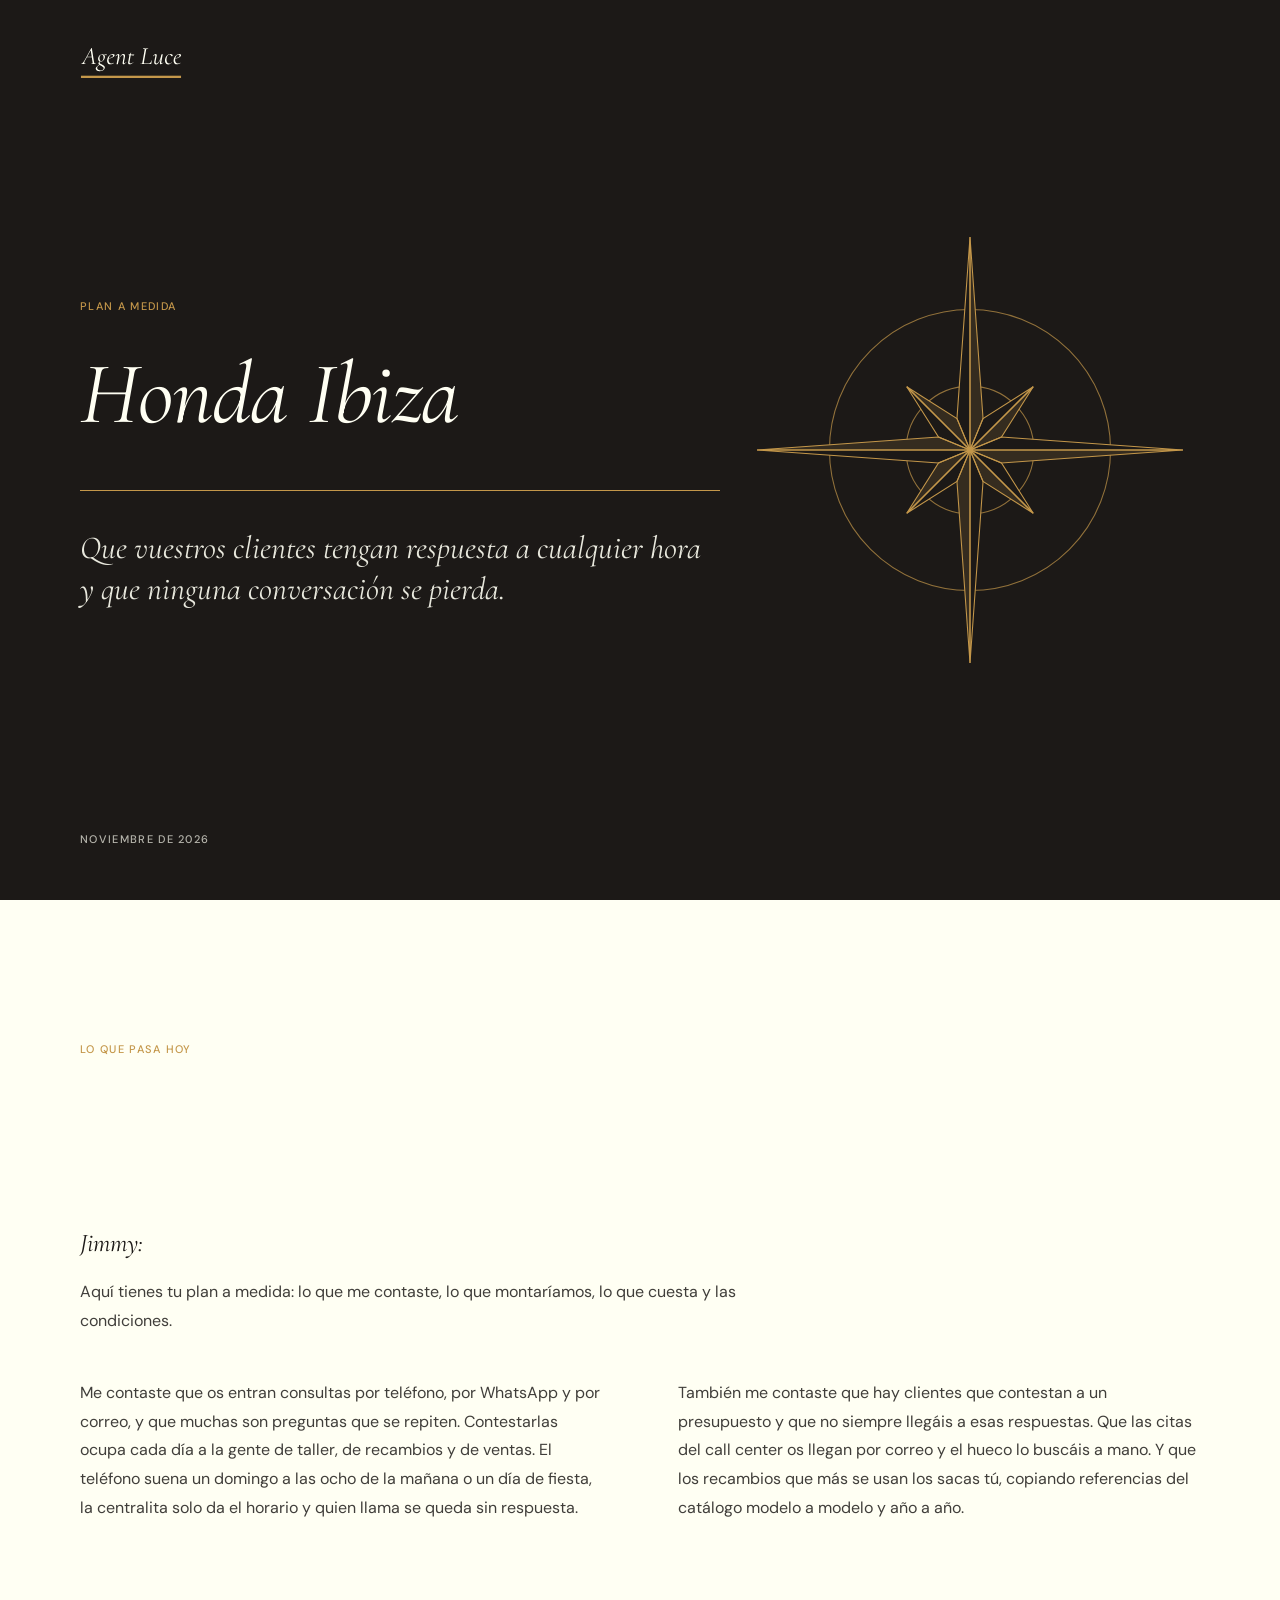
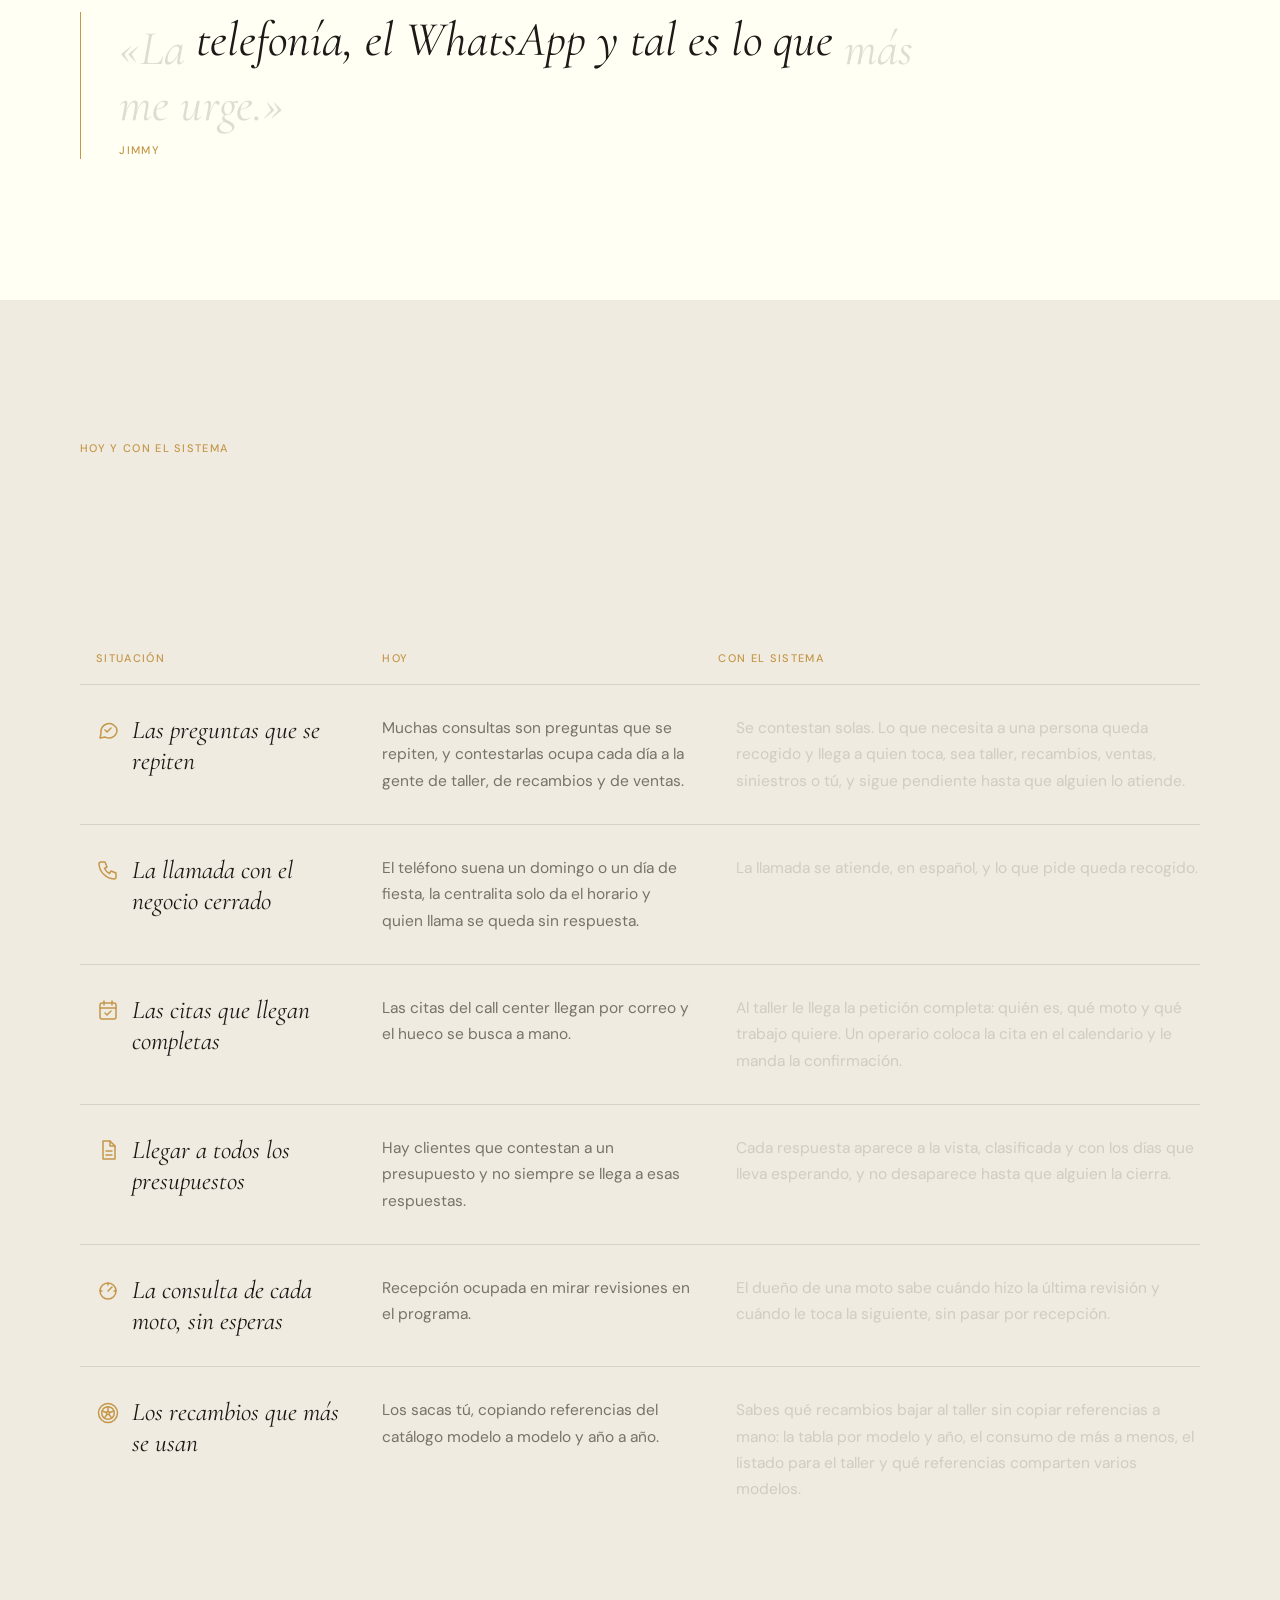
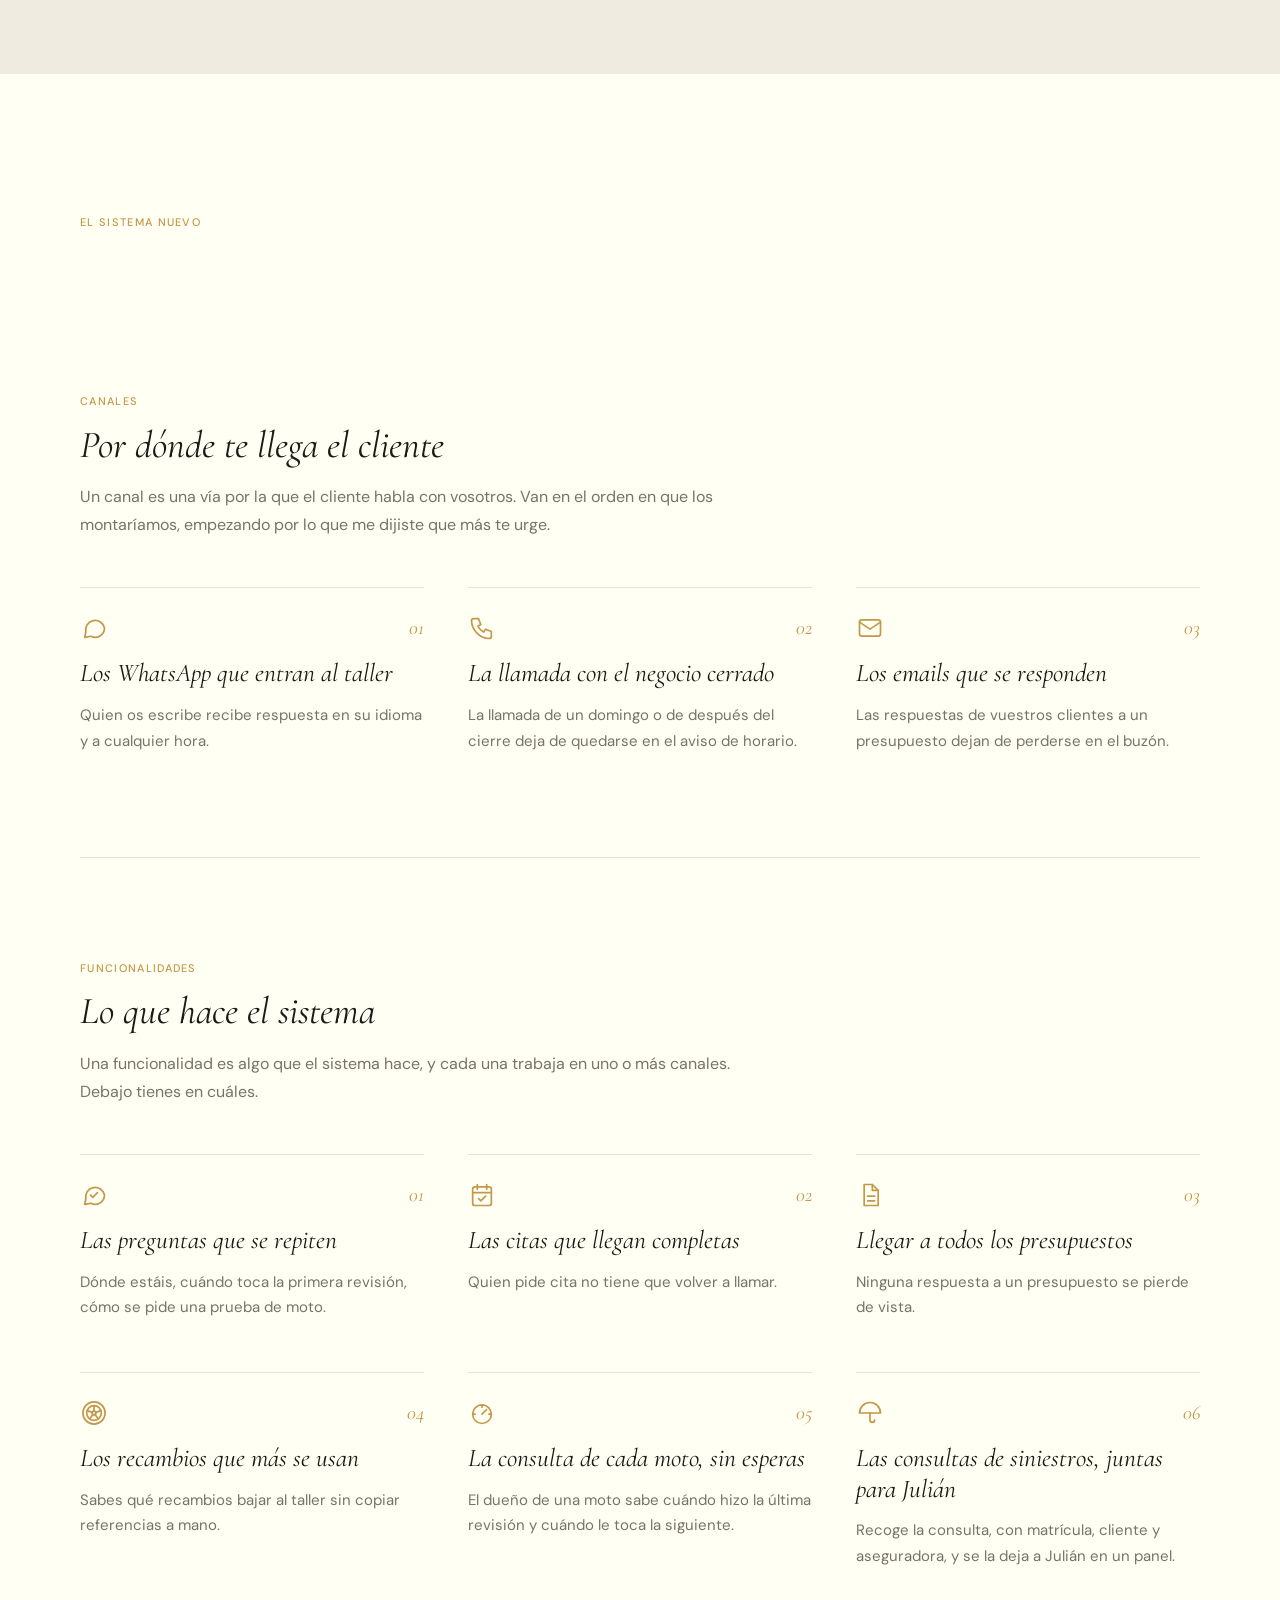
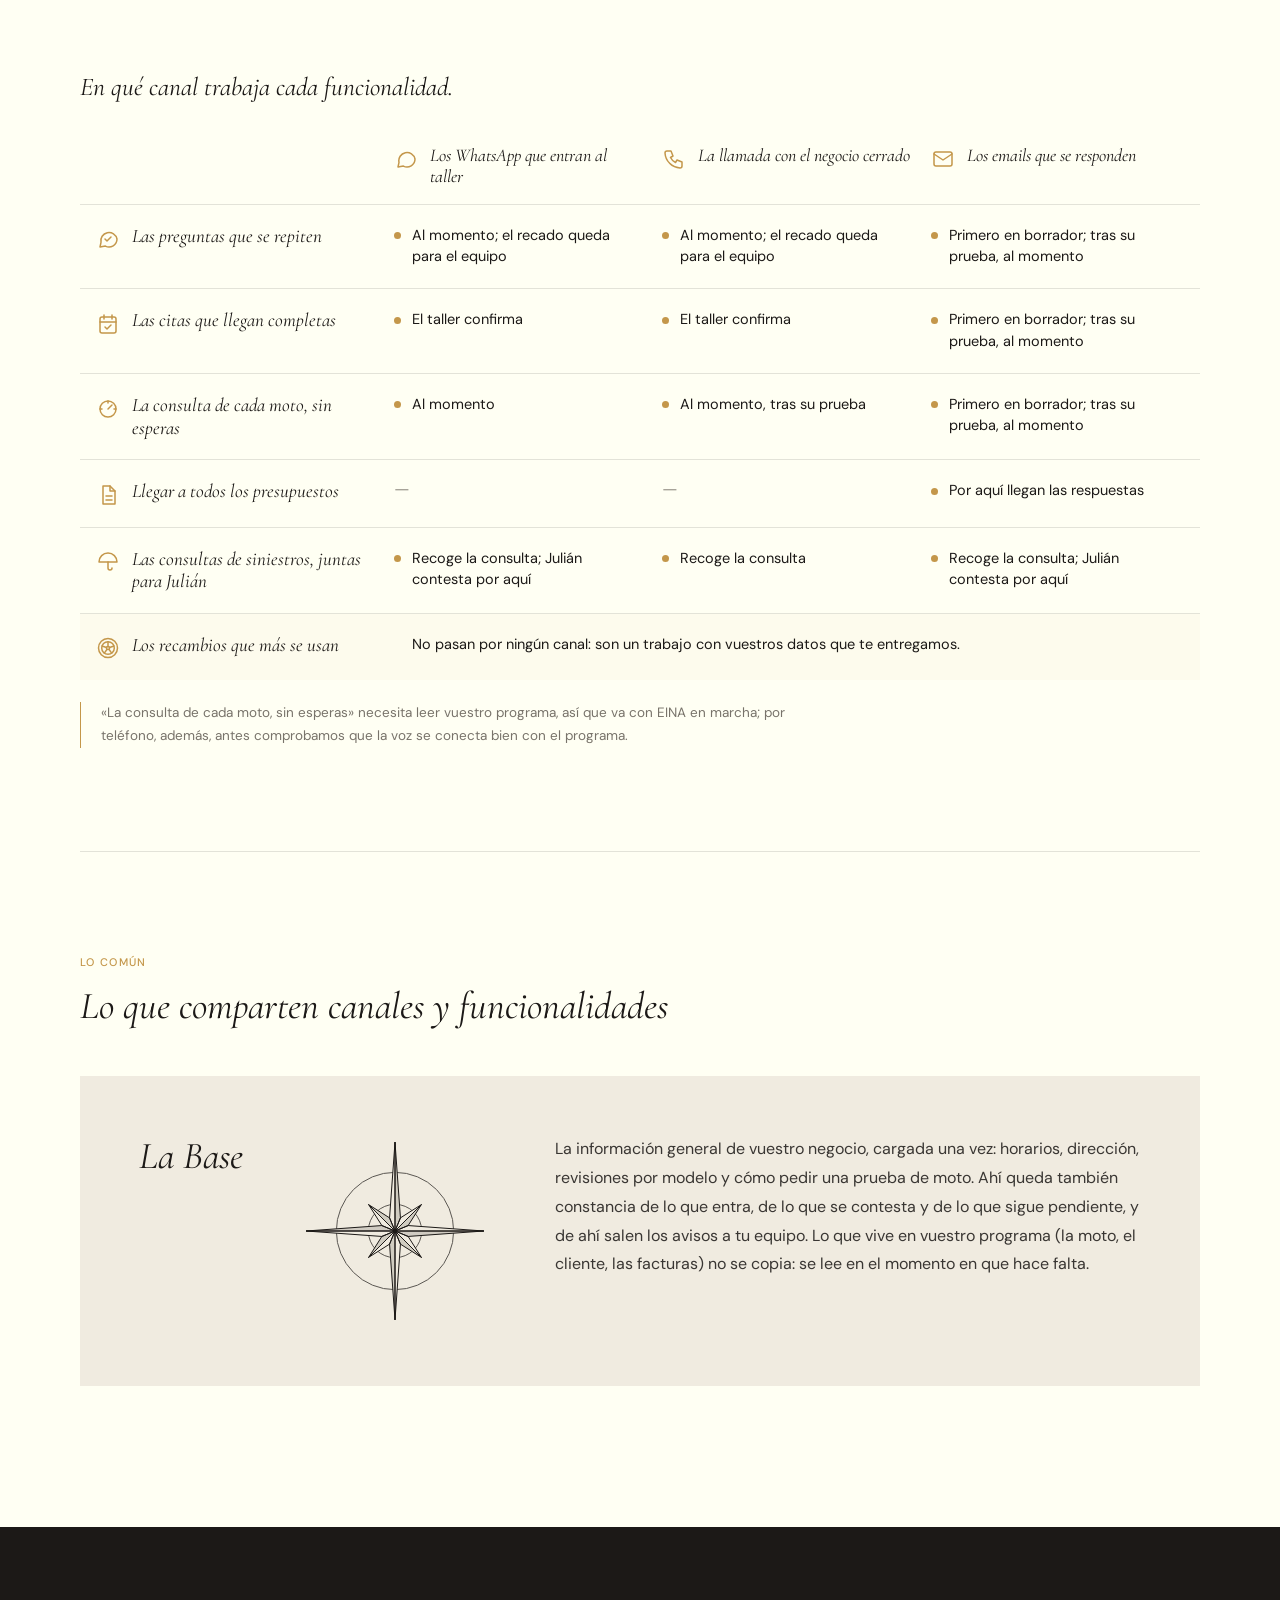
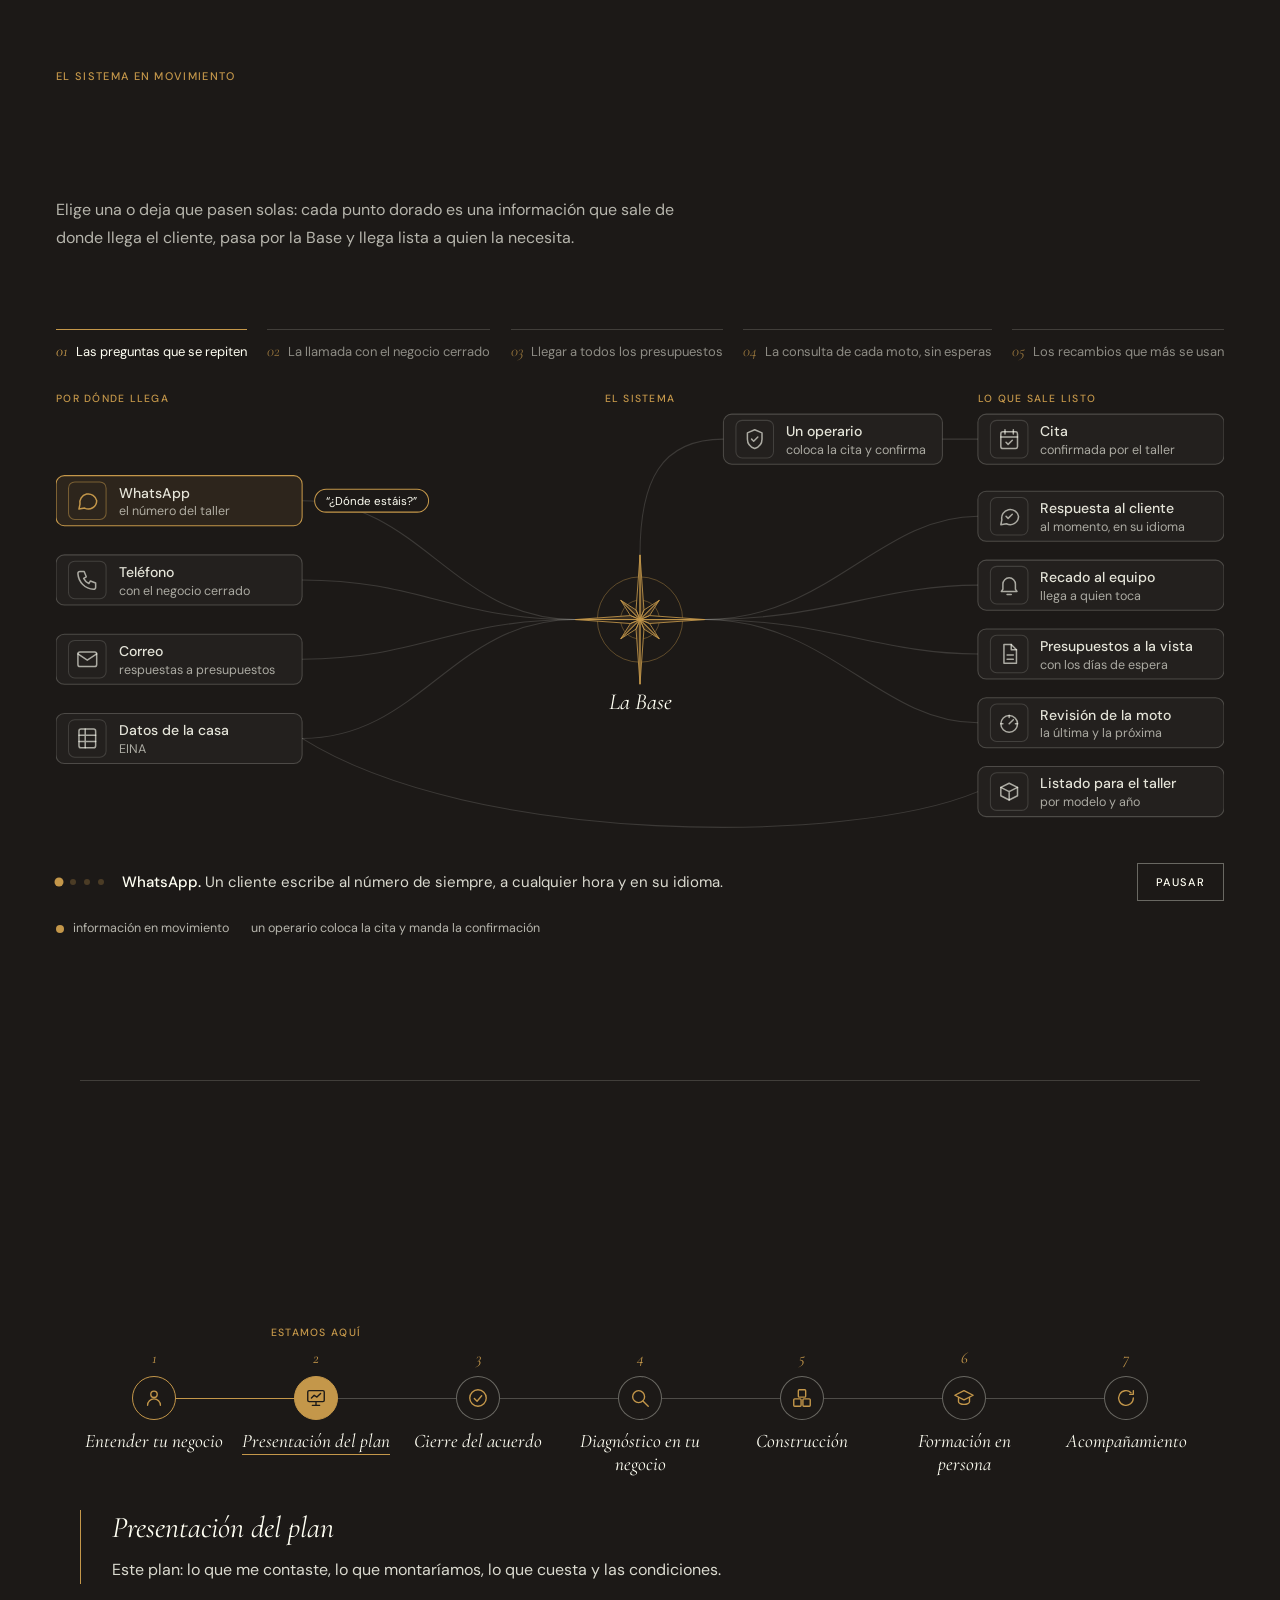
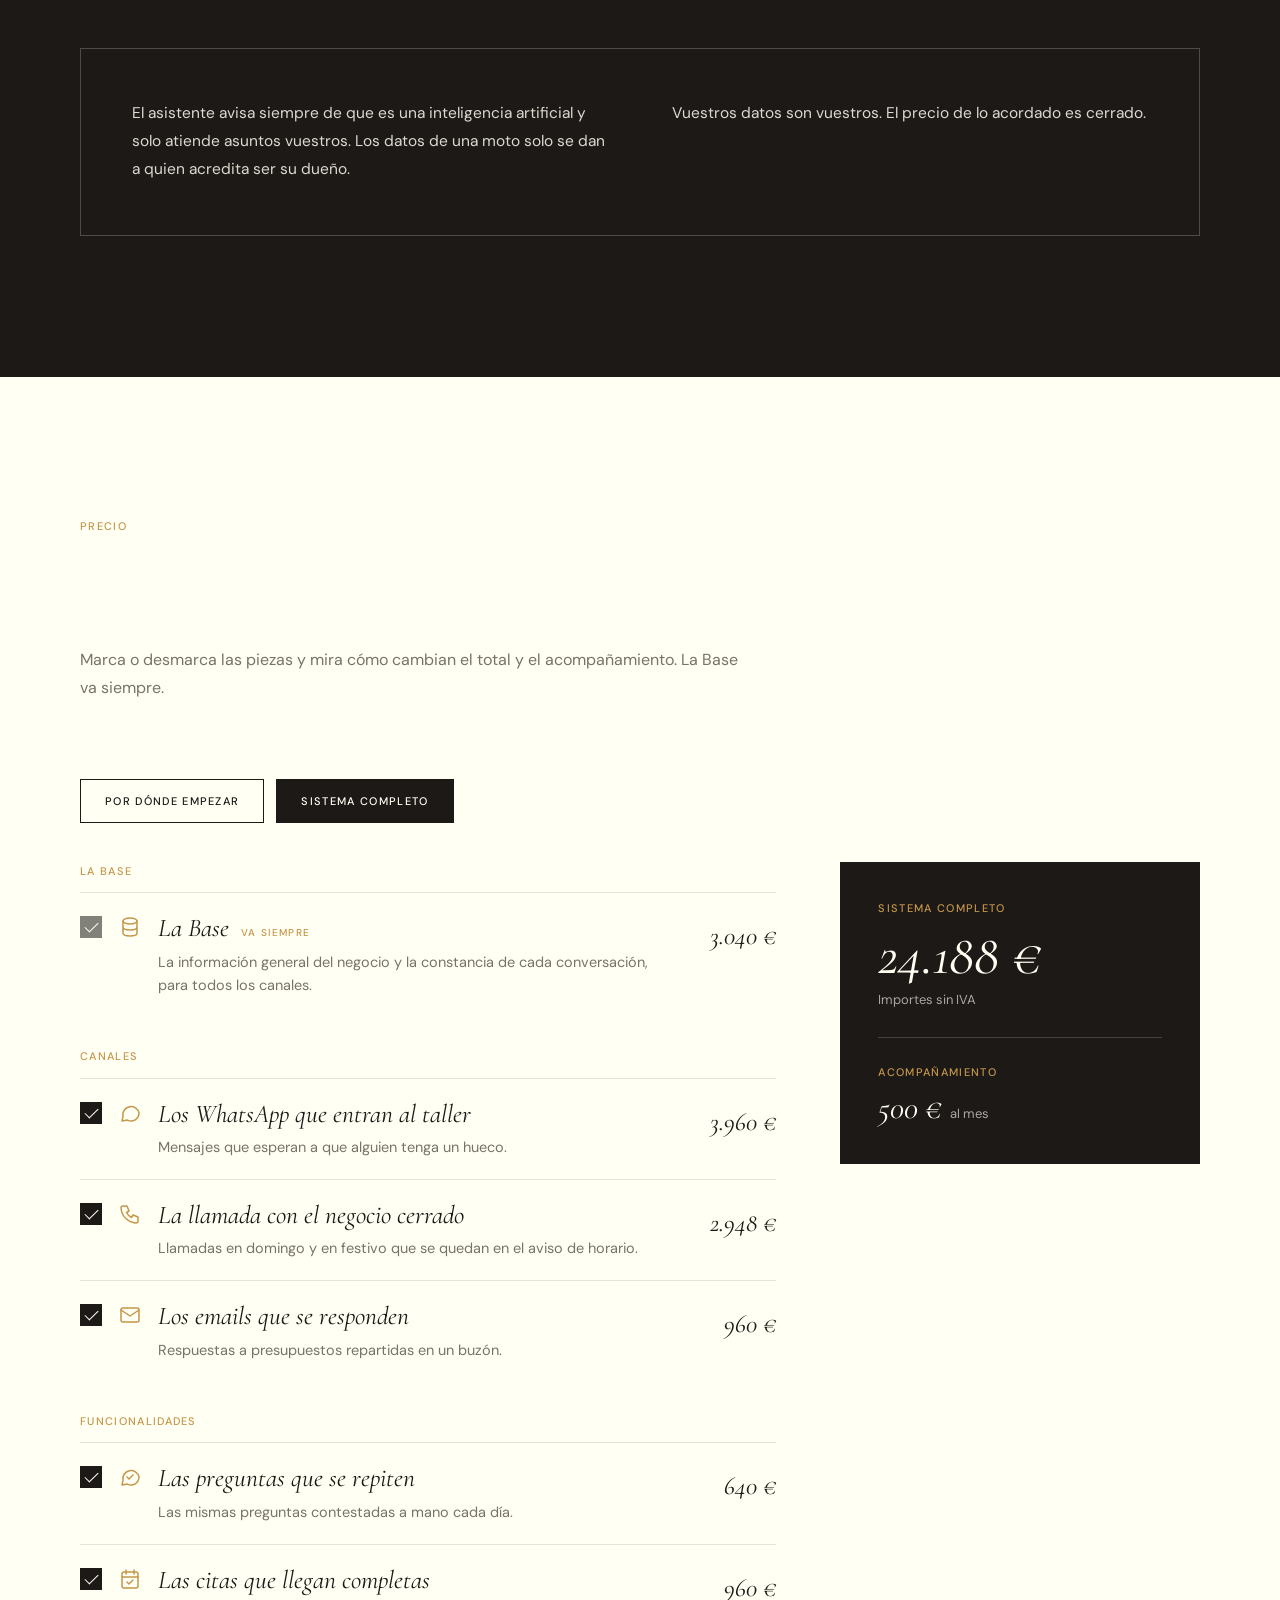
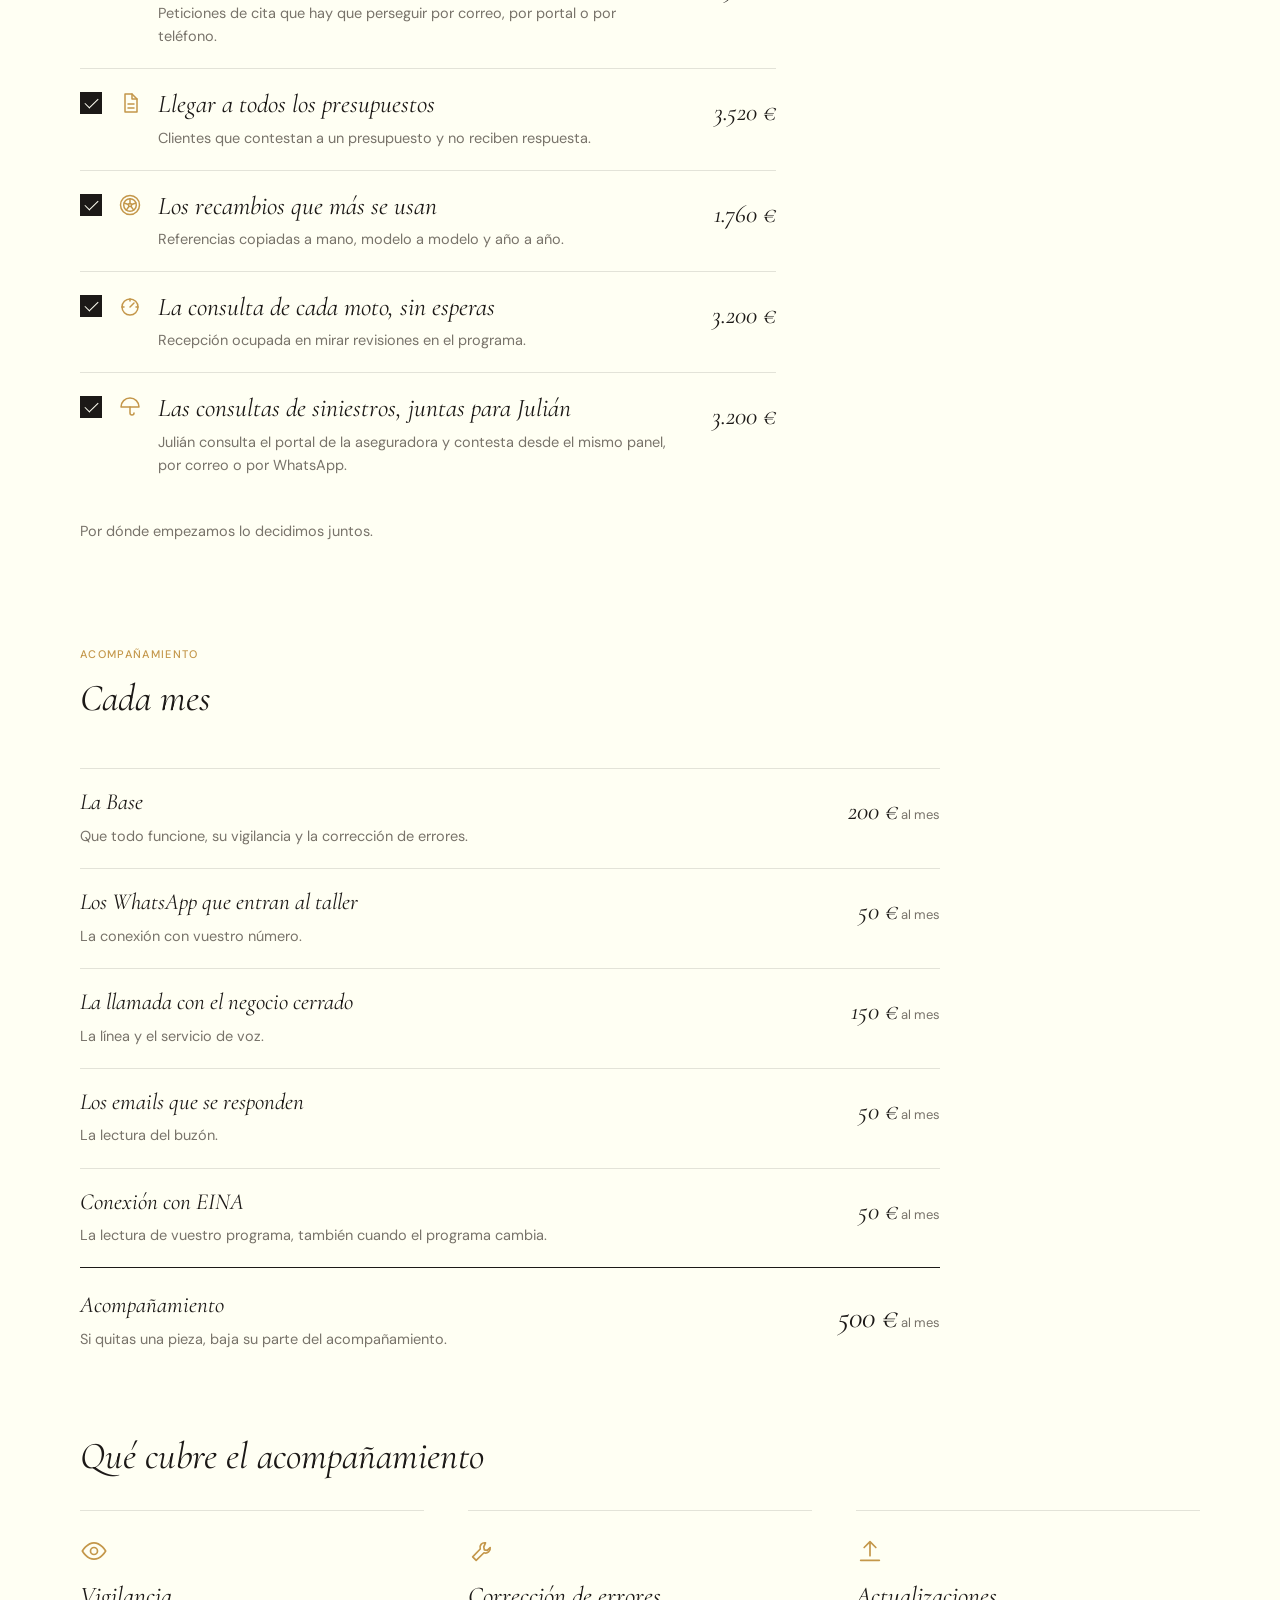
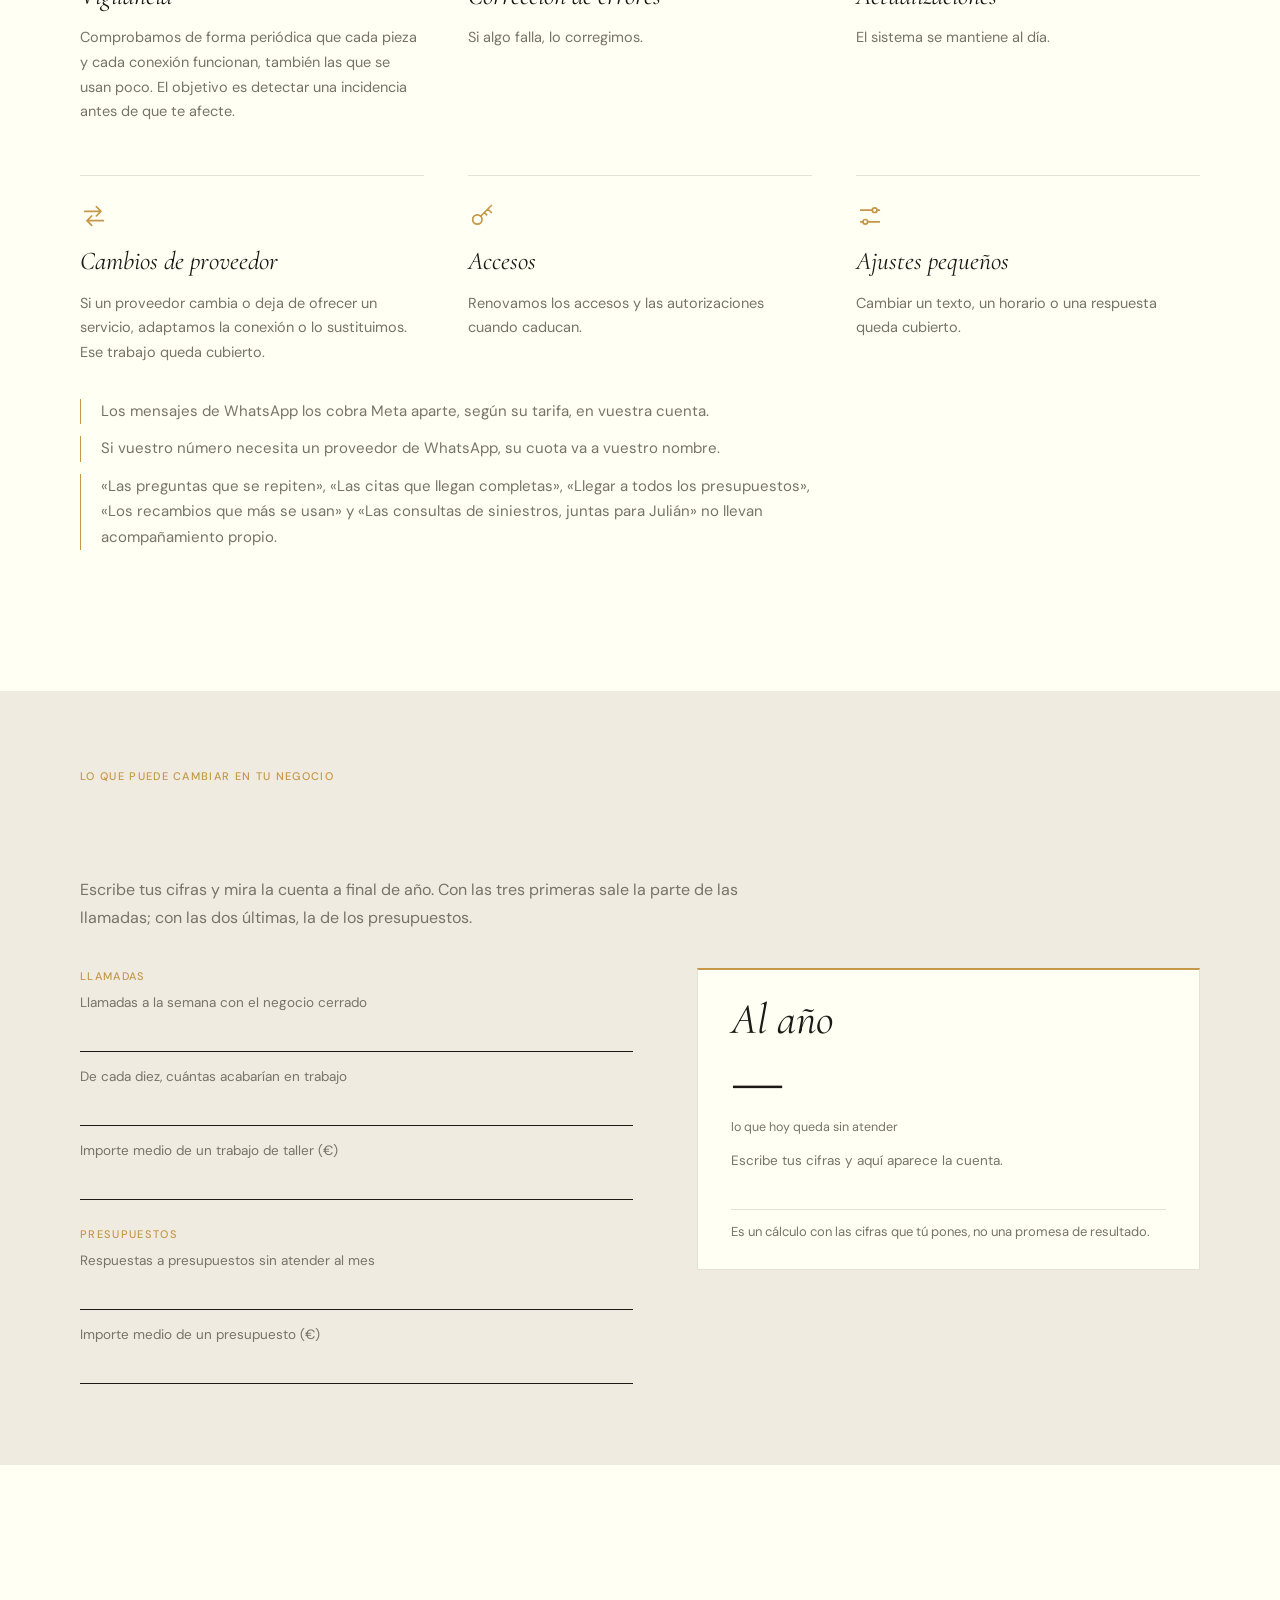
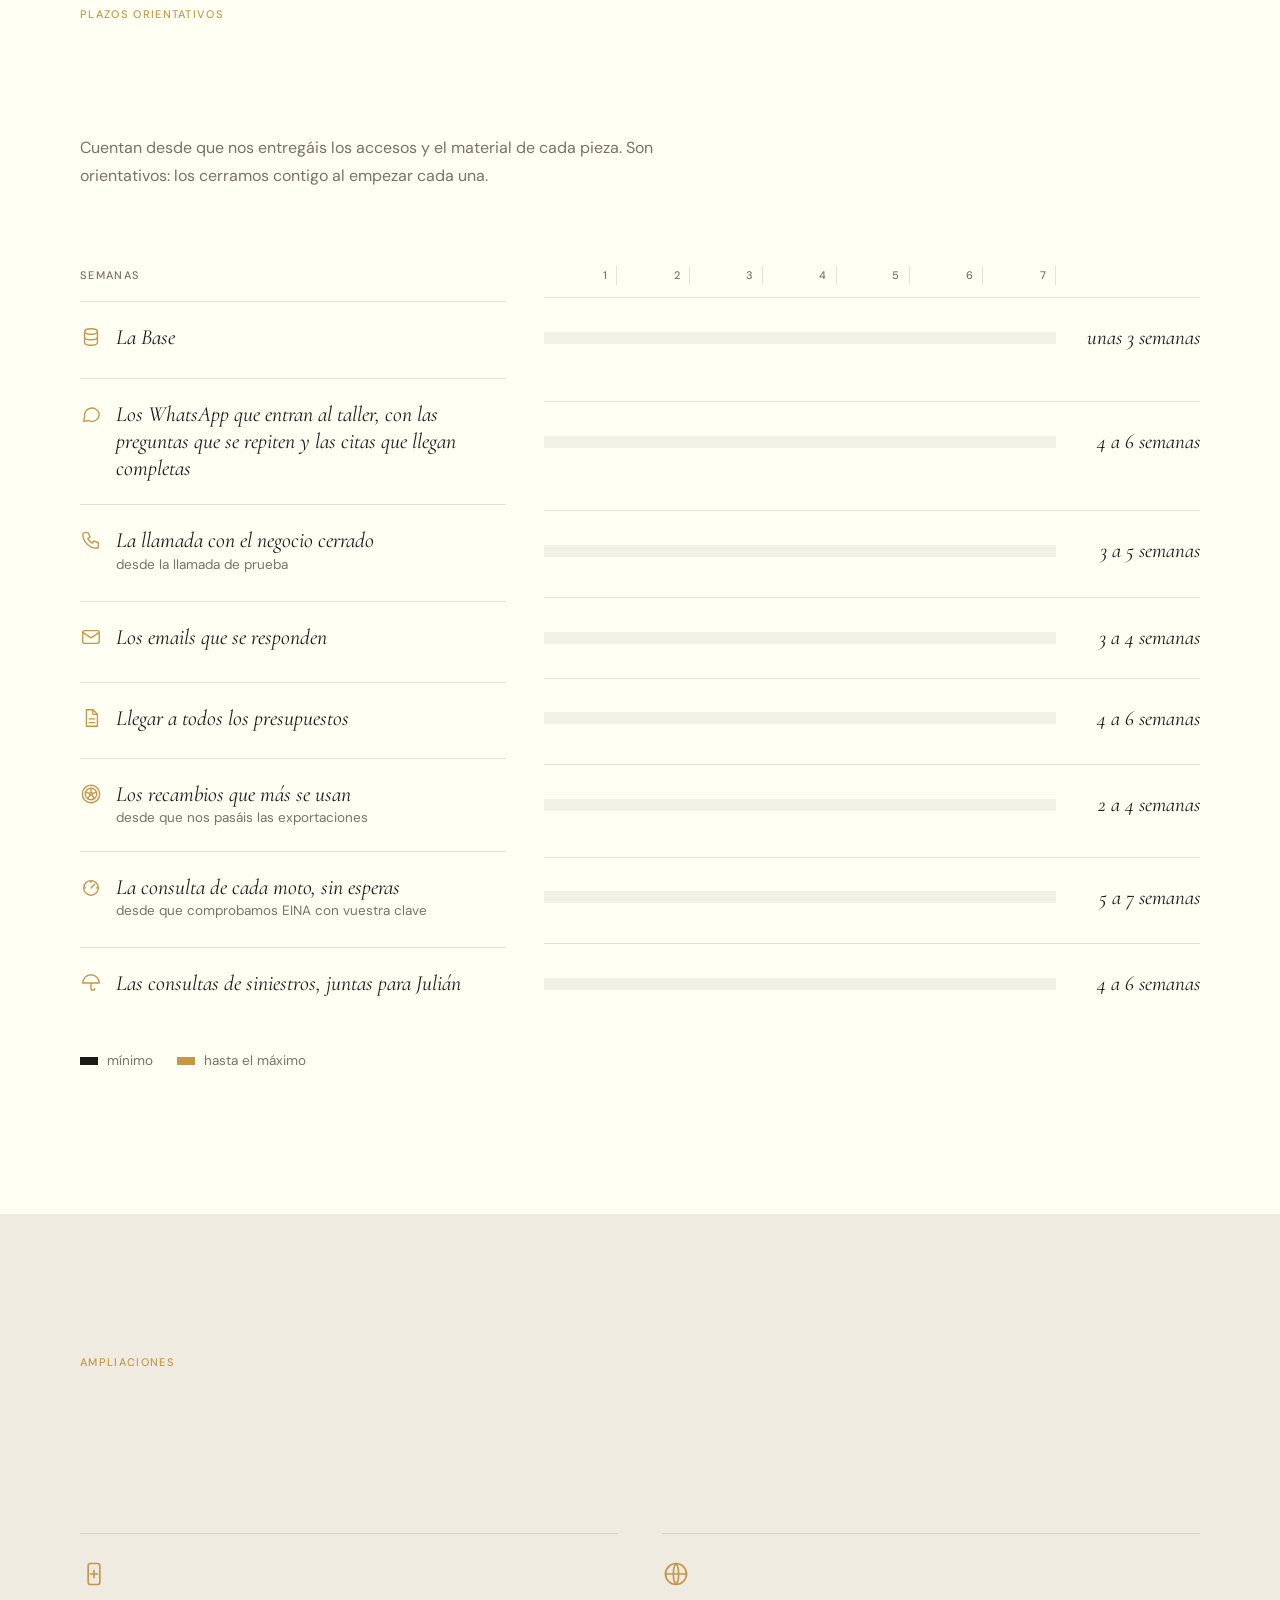
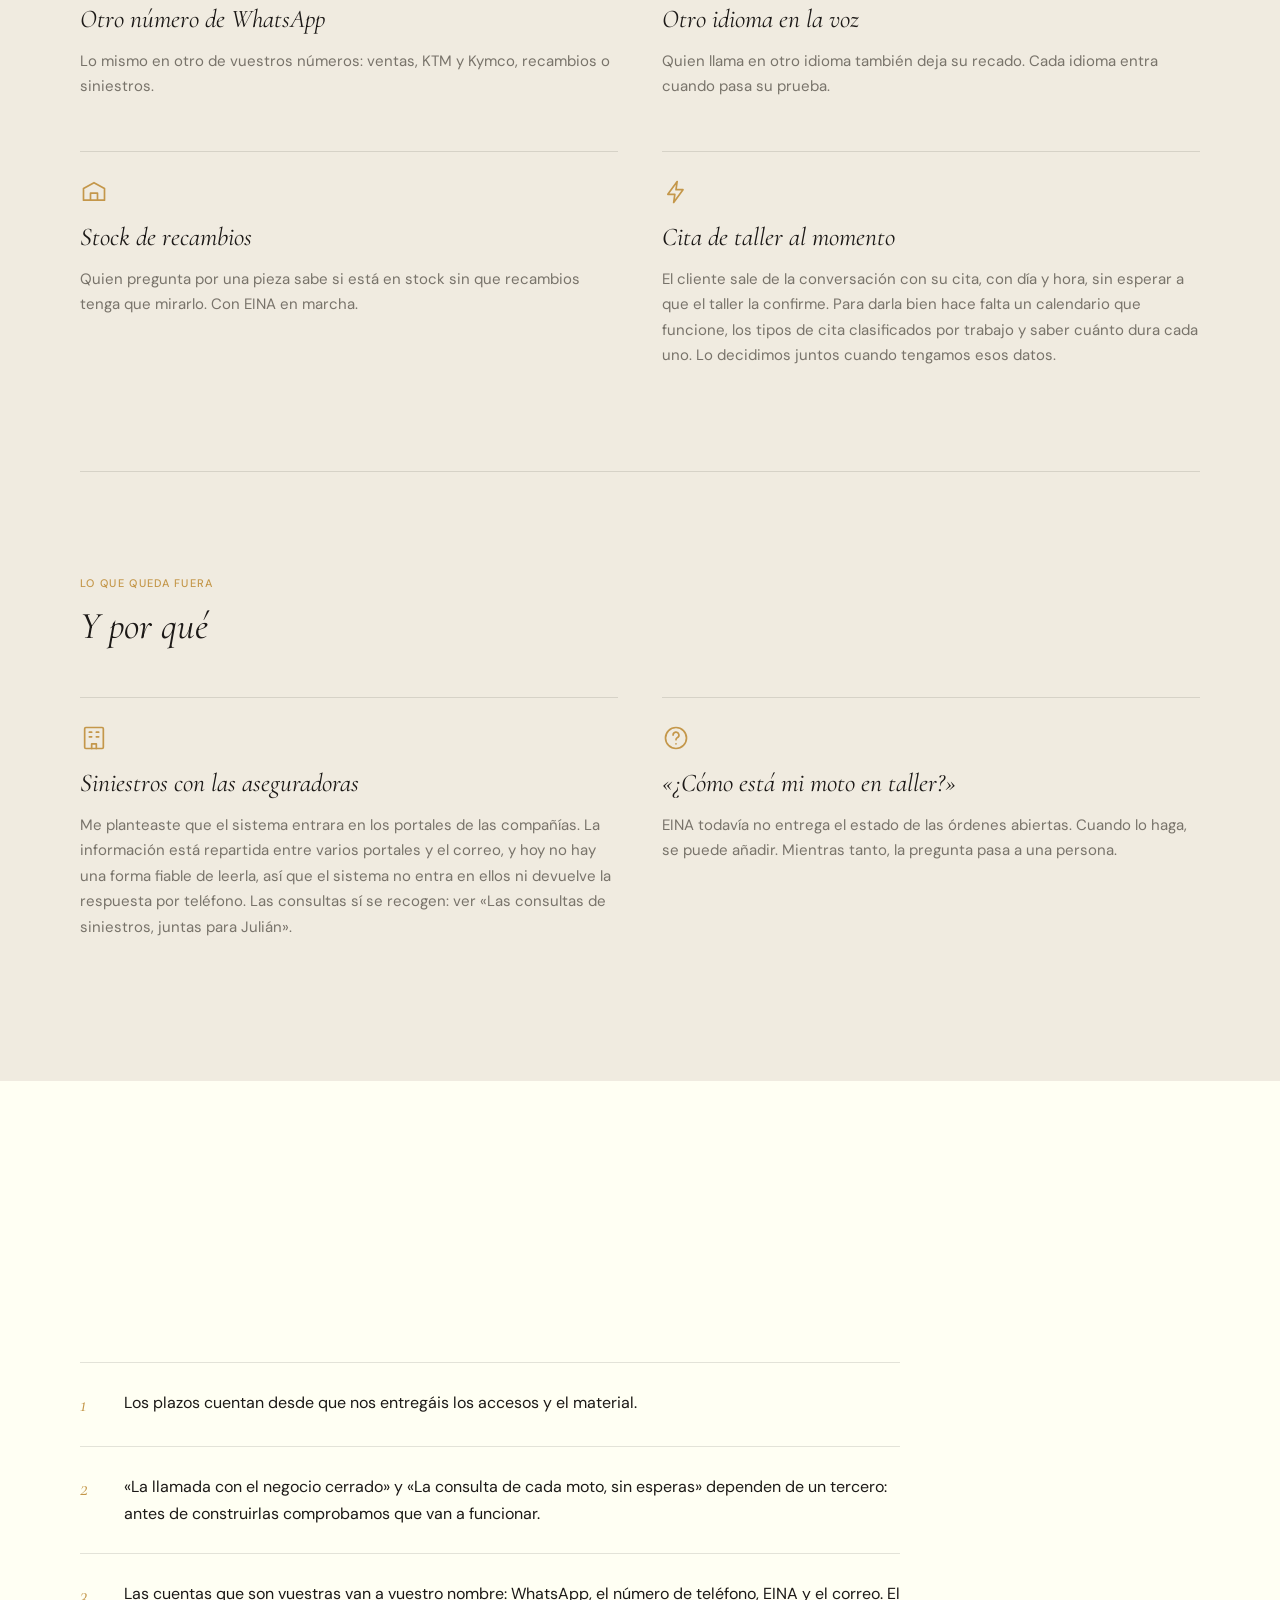
==== honda-ibiza/index.html @ 466d43a9 "Añade honda-ibiza/ (plan Honda Ibiza) Co-Authored-By: Claude Opus 5.5 <noreply@anthropic.com> Claude" ====
<!DOCTYPE html>
<html lang="es">
<head>
<meta charset="utf-8">
<meta name="viewport" content="width=device-width, initial-scale=1">
<meta name="robots" content="noindex,nofollow">
<title>Plan a medida · Honda Ibiza</title>
<script>document.documentElement.classList.add('js');</script>
<link rel="preconnect" href="https://fonts.googleapis.com">
<link rel="preconnect" href="https://fonts.gstatic.com" crossorigin>
<link href="https://fonts.googleapis.com/css2?family=Cormorant+Garamond:ital,wght@1,400&family=DM+Sans:wght@400;500&display=swap" rel="stylesheet">
<style>
:root{
  --canvas:#FFFFF3; --sand:#F0EBE0; --gold:#C4974A; --obs:#1C1917; --stone:#78736A;
  --serif:'Cormorant Garamond',Georgia,serif; --sans:'DM Sans',Arial,sans-serif;
  --gut:clamp(20px,5vw,56px);
  --ease:cubic-bezier(.16,1,.3,1); --dur:.7s; --ui:.25s; --navh:52px;
}
*{box-sizing:border-box;margin:0;padding:0}
html{-webkit-text-size-adjust:100%;scroll-padding-top:0}
@media (prefers-reduced-motion:no-preference){html{scroll-behavior:smooth}}
body{background:var(--canvas);color:var(--obs);font-family:var(--sans);font-size:16px;line-height:1.7;font-weight:400;overflow-x:hidden;-webkit-font-smoothing:antialiased}
b,strong{font-weight:500}
button,input{font:inherit;color:inherit}
a{color:inherit}
:focus-visible{outline:2px solid var(--gold);outline-offset:3px}

/* progreso */
/* menú fijo: aparece al salir de la portada; la raya de progreso es su borde inferior */
.nav{display:flex;align-items:center;gap:clamp(20px,3vw,44px);position:sticky;top:0;left:0;right:0;height:var(--navh);padding:0 var(--gut);background:rgba(28,25,23,.96);border-bottom:1px solid rgba(255,255,243,.14);z-index:60}
.js .nav{position:fixed;transform:translateY(-101%);transition:transform var(--ui) ease}
.js .nav.on{transform:none}
/* con JavaScript, en reposo solo se ve la marca y la raya de progreso; los nombres salen al subir el puntero, al dar foco con el teclado o al tocar la marca (táctil). Siguen en el DOM y son enlaces reales. */
.js .nav-l{opacity:0;pointer-events:none;transition:opacity var(--dur) var(--ease)}
.js .nav.open .nav-l,.js .nav-l:focus-within{opacity:1;pointer-events:auto}
.nav-marca{display:block;flex:none;line-height:0}
.nav-marca svg{height:20px;width:auto;display:block}
.nav-l{position:relative;list-style:none;display:flex;gap:clamp(18px,2.2vw,34px);margin-left:auto;overflow-x:auto;scrollbar-width:none;min-width:0}
.nav-l::-webkit-scrollbar{display:none}
.nav-l a{display:block;position:relative;font-size:11px;font-weight:500;letter-spacing:.12em;text-transform:uppercase;text-decoration:none;color:rgba(255,255,243,.62);padding:19px 0;white-space:nowrap;transition:color var(--ui) ease}
.nav-l a:hover{color:var(--canvas)}
.nav-l a::after{content:"";position:absolute;left:0;right:0;bottom:13px;height:1.5px;background:var(--gold);transform:scaleX(0);transform-origin:left;transition:transform var(--ui) ease}
.nav-l a[aria-current]::after{transform:scaleX(1)}
#progress{position:absolute;left:0;bottom:-1px;height:2px;width:100%;background:var(--gold);transform:scaleX(0);transform-origin:left;pointer-events:none}

/* ---------- ritmo de secciones ---------- */
.s{scroll-margin-top:calc(var(--navh) + 28px - clamp(80px,11vw,148px));padding:clamp(80px,11vw,148px) 0;position:relative;--ink:var(--obs);--soft:var(--stone);--line:rgba(28,25,23,.12);--card:var(--sand)}
.s--canvas{background:var(--canvas)}
.s--sand{background:var(--sand);--card:var(--canvas)}
.s--dark{background:var(--obs);color:var(--canvas);--ink:var(--canvas);--soft:rgba(255,255,243,.68);--line:rgba(255,255,243,.16);--card:rgba(255,255,243,.04)}
.w{width:min(1120px,calc(100% - 2*var(--gut)));margin:0 auto}
.s--dark+.s--dark{padding-top:clamp(56px,7vw,96px);scroll-margin-top:calc(var(--navh) + 28px - clamp(56px,7vw,96px))}
.s--dark+.s--dark::before{content:"";position:absolute;top:0;left:max(var(--gut),calc((100% - 1120px)/2));right:max(var(--gut),calc((100% - 1120px)/2));height:1px;background:rgba(255,255,243,.16)}
.w--wide{width:min(1200px,calc(100% - 2*var(--gut)))}

/* tipografía */
.eyebrow{font-size:11px;font-weight:500;letter-spacing:.12em;text-transform:uppercase;color:var(--gold);line-height:1.5}
.t1,.t2,.t3,.t4{font-family:var(--serif);font-style:italic;font-weight:400;color:var(--ink)}
.t2{font-size:clamp(36px,4.6vw,60px);line-height:1.08;letter-spacing:-.005em}
.t3{font-size:clamp(28px,3vw,38px);line-height:1.15}
.t4{font-size:clamp(22px,2vw,26px);line-height:1.2}
.lead{font-size:clamp(16px,1.25vw,18px);line-height:1.75;color:var(--soft);max-width:60ch}
.sec-head{max-width:780px;margin-bottom:clamp(44px,6vw,80px)}
.sec-head .eyebrow{margin-bottom:22px}
.sec-head .lead{margin-top:26px}
.sub-head{margin-bottom:clamp(28px,4vw,48px);max-width:700px}
.sub-head .eyebrow{margin-bottom:14px}
.sub-head .lead{margin-top:16px}
.rule{height:1px;background:var(--line);border:0;margin:clamp(64px,8vw,104px) 0}
.s .eyebrow{font-size:11px;font-weight:500;letter-spacing:.12em;text-transform:uppercase;color:var(--gold);line-height:1.5}
.n{font-family:var(--serif);font-style:italic;color:var(--gold);font-size:20px;line-height:1}

/* aparecer al entrar en pantalla */
.js .rv{opacity:0;transform:translateY(14px);transition:opacity var(--dur) var(--ease),transform var(--dur) var(--ease)}
.js .rv.in{opacity:1;transform:none}

/* ---------- 1 portada ---------- */
.hero{min-height:100vh;min-height:100svh;background:var(--obs);color:var(--canvas);display:flex;flex-direction:column;justify-content:space-between;padding:clamp(28px,4vw,48px) 0 clamp(32px,4vw,52px);position:relative}
.marca{display:block;height:26px;width:auto}
.hero .marca{height:30px}
.hero-main{padding:clamp(48px,10vh,120px) 0}
.hero-main .eyebrow{margin-bottom:clamp(20px,3vw,32px)}
.hero h1{font-family:var(--serif);font-style:italic;font-weight:400;font-size:clamp(54px,8.4vw,88px);line-height:1.08;letter-spacing:-.01em;color:var(--canvas)}
.hero-promesa{margin-top:clamp(28px,4vw,48px);padding-top:clamp(24px,3vw,36px);border-top:1px solid var(--gold);max-width:640px;width:fit-content;font-family:var(--serif);font-style:italic;font-size:clamp(23px,2.5vw,32px);line-height:1.3;color:rgba(255,255,243,.9)}
.hero-in{animation:rise var(--dur) var(--ease) both;animation-delay:calc(var(--i)*90ms + 120ms)}
@keyframes rise{from{opacity:0;transform:translateY(14px)}}
.hero-motif{position:absolute;top:50%;right:max(var(--gut),calc((100% - 1120px)/2));width:min(36%,460px);transform:translateY(-50%);pointer-events:none}
.hero-motif svg{display:block;width:100%;height:auto;overflow:visible}
/* rosa de los vientos «Luce»: la misma en la portada y en el centro del diagrama */
.st-c{fill:none;stroke:var(--gold)}
.st-bg path{fill:var(--obs)}
.st-fills path{fill:var(--gold);fill-opacity:.15}
.st-lines path{fill:none;stroke:var(--gold);stroke-linejoin:miter}
.hero-motif .st-c,.hero-motif .st-lines path{stroke-width:.5}
.hero-motif .st-c{opacity:.7}
.wm{display:inline-block;overflow:hidden;vertical-align:top;padding:.14em .16em .24em;margin:-.14em -.16em -.24em}
.wd{display:inline-block}
.hero-fecha{font-size:11px;font-weight:500;letter-spacing:.12em;text-transform:uppercase;color:rgba(255,255,243,.68)}

/* ---------- 2 franja ---------- */

/* ---------- 3 hoy ---------- */
.dos{display:grid;grid-template-columns:1fr 1fr;gap:clamp(32px,6vw,88px);align-items:start}
.dos p{color:rgba(28,25,23,.84);font-size:clamp(16px,1.2vw,17.5px);line-height:1.8}
.intro{margin-bottom:clamp(28px,3.4vw,44px)}
.intro p{color:rgba(28,25,23,.84);font-size:clamp(16px,1.2vw,17.5px);line-height:1.8;max-width:60ch}
.intro .saludo{font-family:var(--serif);font-style:italic;font-size:clamp(22px,2vw,26px);margin-bottom:12px;color:var(--ink)}
.cita{margin-top:clamp(56px,7vw,96px);padding-left:clamp(22px,3vw,40px);border-left:1px solid var(--gold);max-width:860px}
.cita blockquote{font-family:var(--serif);font-style:italic;font-size:clamp(30px,3.8vw,52px);line-height:1.15;color:var(--ink)}
.cita figcaption{margin-top:18px}

/* ---------- 4 tabla hoy / con el sistema ---------- */
.sit{width:100%;border-collapse:collapse}
.sit th,.sit td{text-align:left;vertical-align:top;padding:30px 28px 30px 0;border-top:1px solid var(--line);font-weight:400}
.sit thead th{border-top:0;padding-bottom:16px;font-size:11px;font-weight:500;letter-spacing:.12em;text-transform:uppercase;color:var(--gold)}
.sit tbody th{width:27%;font-family:var(--serif);font-style:italic;font-size:clamp(22px,2vw,26px);line-height:1.2;color:var(--ink)}
.sit td{font-size:15.5px;line-height:1.7;color:var(--soft);width:30%}
.sit td.con{width:43%;color:var(--ink);padding-right:0;position:relative}
.sit td.con::before{content:"";position:absolute;left:-18px;top:36px;bottom:36px;width:1px;background:var(--gold)}
.lbl{display:none}

/* ---------- 5 canales y funcionalidades ---------- */
.g3{display:grid;grid-template-columns:repeat(3,1fr);gap:clamp(40px,4vw,56px) clamp(28px,3.4vw,56px)}
.card{border-top:1px solid var(--line);padding:26px 0 0;display:flex;flex-direction:column;gap:14px}
.card-h{display:flex;align-items:center;justify-content:space-between}
/* funcionalidades: tres por fila y la última fila, sea de una, dos o tres, centrada */
.g3--c{display:flex;flex-wrap:wrap;justify-content:center;--gx:clamp(28px,3.4vw,56px);column-gap:var(--gx)}
.g3--c>.card{width:calc((100% - 2*var(--gx))/3)}
.cubre-h{margin:clamp(40px,5vw,64px) 0 clamp(20px,2.4vw,32px)}
.cubre{margin-bottom:clamp(8px,1vw,16px)}
.cubre .card p{font-size:14.5px}
/* iconos de la casa: los del diagrama, mismo trazo; en la página solo en canales, funcionalidades y La Base */
.ic{width:24px;height:24px;flex:none;fill:none;stroke:var(--gold);stroke-width:1.5;stroke-linecap:round;stroke-linejoin:round;display:block}
.ic--c{width:28px;height:28px;stroke-width:1.45}
.ti{display:flex;gap:12px;align-items:flex-start}
.ti .ic{margin-top:.12em}
.card .t4{margin-top:2px}
.card p{font-size:15px;line-height:1.7;color:var(--soft)}
.cruce-w{margin-top:clamp(64px,8vw,104px)}
.cruce{width:100%;border-collapse:collapse;font-size:14.5px}
.cruce th,.cruce td{text-align:left;vertical-align:top;padding:20px 20px 20px 0;border-top:1px solid var(--line);font-weight:400;line-height:1.5}
.cruce thead th{border-top:0;font-family:var(--serif);font-style:italic;font-size:18px;color:var(--ink);padding-bottom:16px;line-height:1.2}
.cruce tbody th{font-family:var(--serif);font-style:italic;font-size:19px;color:var(--ink);width:28%;line-height:1.2}
.cruce td{color:var(--obs);width:24%}
.cruce td.na{color:var(--stone);opacity:.7}
.notas{margin-top:34px;display:grid;gap:14px;max-width:760px}
.notas p{font-size:15px;color:var(--soft);padding-left:20px;border-left:1px solid var(--gold)}
.base{display:grid;grid-template-columns:minmax(0,.9fr) minmax(0,1.5fr);gap:clamp(28px,5vw,72px);background:var(--sand);padding:clamp(36px,4.6vw,64px);align-items:start}
.base p{font-size:clamp(16px,1.2vw,17.5px);line-height:1.8;color:var(--ink);opacity:.86}

/* tabla de canales y funcionalidades: frase encima, punto dorado donde trabaja, raya atenuada donde no */
.cruce-t{font-family:var(--serif);font-style:italic;font-weight:400;font-size:clamp(22px,2vw,26px);line-height:1.2;color:var(--ink);margin-bottom:22px}
.cruce td.si{padding-left:18px}
.ic--m{display:none}
.cruce .pt{display:inline-block;width:7px;height:7px;border-radius:50%;background:var(--gold);margin:0 11px 1px -18px;vertical-align:middle}
.cruce .ra{font-size:18px;line-height:1;color:var(--stone)}
.cruce tbody tr.fila-rec{background:rgba(196,151,74,.04)}
.cruce td.rec-t{padding-left:18px;color:var(--obs);width:auto}
.notas.pq{margin-top:22px}
.notas.pq p{font-size:13.5px}
/* estrella de «Lo común»: la misma rosa de ocho puntas, en obsidiana, quieta */
.base-star{display:none}
@media (min-width:1001px){
  .base>h4{grid-area:1/1}
  .base>p{grid-area:1/2}
  .base-star{display:block;grid-area:1/1;justify-self:end;align-self:center;width:clamp(150px,15vw,220px);height:auto;overflow:visible}
}
.bs-c{fill:none;stroke:var(--obs);stroke-width:1;vector-effect:non-scaling-stroke;opacity:.7}
.bs-bg path{fill:var(--sand)}
.bs-f path{fill:var(--obs);fill-opacity:.15}
.bs-l path{fill:none;stroke:var(--obs);stroke-width:1;stroke-linejoin:miter;vector-effect:non-scaling-stroke}

/* ---------- 6 el sistema en movimiento ---------- */
.fx-chips{display:grid;grid-template-columns:repeat(5,1fr);gap:0;margin-bottom:clamp(28px,3.4vw,44px)}
.fx-chip{background:none;border:0;border-top:1px solid var(--line);text-align:left;cursor:pointer;padding:18px 18px 18px 0;position:relative;color:rgba(255,255,243,.5);font-size:14px;line-height:1.35;transition:color var(--ui) ease}
.fx-chip:hover{color:rgba(255,255,243,.85)}
.fx-chip .cn{display:block;font-family:var(--serif);font-style:italic;font-size:18px;color:var(--gold);margin-bottom:6px;opacity:.7}
.fx-chip.on{color:var(--canvas)}
.fx-chip.on .cn{opacity:1}
.fx-bar{position:absolute;left:0;top:-1px;height:1px;width:100%;background:var(--gold);transform:scaleX(0);transform-origin:left}
.fx-wrap{position:relative}
.fx-chips:empty{display:none}
.fx-svg{display:block;width:100%;height:auto}
.fx-svg-d{display:block}.fx-svg-m{display:none}
.fx-wire{fill:none;stroke:rgba(255,255,243,.14);stroke-width:1}
.fx-lit{fill:none;stroke:var(--gold);stroke-width:1.4}
.fx-box{fill:rgba(255,255,243,.03);stroke:rgba(255,255,243,.2);stroke-width:1;transition:stroke .45s ease,fill .45s ease}
.fx-ib{fill:none;stroke:rgba(255,255,243,.14);stroke-width:1;transition:stroke .45s ease}
.fx-ic{color:rgba(255,255,243,.62);transition:color .45s ease}
.fx-ic *{fill:none;stroke:currentColor;stroke-width:1.5;stroke-linecap:round;stroke-linejoin:round;vector-effect:non-scaling-stroke}
.fx-t{font-family:var(--sans);font-weight:500;font-size:13.5px;fill:rgba(255,255,243,.88)}
.fx-s{font-family:var(--sans);font-size:12px;fill:rgba(255,255,243,.62)}
.fx-tm{font-size:12px}.fx-sm{font-size:10px}
.fx-col{font-family:var(--sans);font-weight:500;font-size:10px;letter-spacing:.12em;text-transform:uppercase;fill:var(--gold)}
.fx-hub .st-c{stroke:rgba(196,151,74,.4);stroke-width:1;vector-effect:non-scaling-stroke;transition:stroke .45s ease}
.fx-hub .st-fills path{fill-opacity:.16;transition:fill-opacity .45s ease}
.fx-hub .st-lines path{stroke:rgba(196,151,74,.85);stroke-width:1;vector-effect:non-scaling-stroke;transition:stroke .45s ease}
.fx-ht{font-family:var(--serif);font-style:italic;font-size:22px;fill:var(--canvas)}
.fx-hm .fx-ht{font-size:17px}
.on>.fx-box{stroke:var(--gold);fill:rgba(196,151,74,.1)}
.on>.fx-ib{stroke:rgba(196,151,74,.5)}
.on>.fx-ic{color:var(--gold)}
.fx-hub.on .st-fills path{fill-opacity:.34}
.fx-hub.on .st-lines path{stroke:var(--gold)}
.fx-hub.think .st-c{stroke:var(--gold)}
.fx-packet{fill:var(--gold)}
.fx-toast{opacity:0;transition:opacity .35s ease;pointer-events:none}
.fx-toast.on{opacity:1}
.fx-toast rect{fill:var(--obs);stroke:var(--gold);stroke-width:1}
.fx-toast text{font-family:var(--sans);font-size:11px;fill:var(--canvas)}
.fx-tools{display:none;align-items:center;justify-content:space-between;gap:20px;flex-wrap:wrap;margin:clamp(20px,2.4vw,32px) 0 clamp(32px,4vw,48px);padding-top:18px;border-top:1px solid var(--line);font-size:13px;color:var(--soft)}
.js .fx-tools{display:flex}
.fx-leg{display:flex;gap:22px;flex-wrap:wrap;align-items:center}
.fx-leg i{display:inline-block;width:8px;height:8px;border-radius:50%;background:var(--gold);margin-right:9px;vertical-align:middle}
.fx-play{background:none;border:1px solid rgba(255,255,243,.34);color:var(--canvas);font-size:11px;font-weight:500;letter-spacing:.12em;text-transform:uppercase;padding:9px 18px;cursor:pointer;transition:border-color .25s,color .25s}
.fx-play:hover{border-color:var(--gold);color:var(--gold)}
.fx-sc h3{font-family:var(--serif);font-style:italic;font-weight:400;font-size:clamp(24px,2.4vw,30px);color:var(--canvas);margin-bottom:22px}
.fx-sc ol{list-style:none;counter-reset:p;display:grid;grid-template-columns:repeat(auto-fit,minmax(220px,1fr));gap:clamp(20px,2.4vw,36px)}
.fx-sc li{counter-increment:p;font-size:14.5px;line-height:1.7;color:rgba(255,255,243,.78);border-top:1px solid rgba(255,255,243,.16);padding-top:16px;transition:opacity .4s ease,border-color .4s ease}
.fx-sc li::before{content:counter(p);display:block;font-family:var(--serif);font-style:italic;font-size:22px;color:var(--gold);margin-bottom:8px;line-height:1}
.fx-sc li b{color:var(--canvas)}
.js .fx-sc{display:none}
.js .fx-sc.on{display:block}
.js .fx-sc li{opacity:.34}
.js .fx-sc li.now{opacity:1;border-top-color:var(--gold)}
.js .fx-sc li.done{opacity:.85}
.fx-sc+.fx-sc{margin-top:clamp(40px,5vw,64px)}
.js .fx-sc+.fx-sc{margin-top:0}
.fx-dots{display:none}
/* el bloque del diagrama cabe entero en una ventana de 1280×720: fila de situaciones de una línea, diagrama más bajo y un solo paso (el que está en curso) con la leyenda y el botón en la misma franja. Sin JS, con movimiento reducido y en móvil, como antes. */
@media (min-width:1001px){
  .fx-chips{margin-bottom:14px;column-gap:14px}
  .fx-chip{display:flex;align-items:baseline;gap:8px;padding:11px 0 11px;font-size:13px}
  .fx-chip .cn{margin:0;font-size:16px}
  .fx-svg-d{max-height:max(340px,calc(100vh - 250px))}
}
@media (min-width:1270px){
  .fx-chips{grid-template-columns:repeat(5,auto);justify-content:space-between}
  .fx-chip{white-space:nowrap}
}
@media (min-width:761px) and (prefers-reduced-motion:no-preference){
  .js .fx{display:grid;grid-template-columns:minmax(0,1fr) auto;column-gap:28px;align-items:center}
  .js .fx>.fx-chips,.js .fx>.fx-wrap{grid-column:1/-1}
  .js .fx-tools{display:contents}
  .js .fx-sc{display:none}
  .js .fx-sc.on{display:flex;align-items:center;gap:18px;grid-column:1;grid-row:3;min-height:48px;margin-top:12px}
  .js .fx-sc h3{display:none}
  .js .fx-sc ol{display:block}
  .js .fx-sc li{display:none;border:0;padding:0;font-size:15px;line-height:1.5;opacity:1;color:rgba(255,255,243,.84)}
  .js .fx-sc li.now{display:block;animation:fxin .45s var(--ease)}
  .js .fx-sc li::before{display:none}
  .js .fx-sc .fx-dots{display:flex;flex:none;gap:8px;align-items:center}
  .fx-dots i{width:6px;height:6px;border-radius:50%;background:var(--gold);opacity:.28;transform:scale(1)}
  .fx-dots i.done{opacity:.6}
  .fx-dots i.now{opacity:1;transform:scale(1.5)}
  .js .fx-play{grid-column:2;grid-row:3;align-self:center;margin-top:12px}
  .js .fx-leg{grid-column:1/-1;grid-row:4;margin-top:12px;font-size:12.5px}
}
@keyframes fxin{from{opacity:0}}

/* ---------- 8 cómo trabajamos ---------- */
/* línea temporal: sin JavaScript, las siete fases con su texto en lista; con JavaScript, horizontal en escritorio (clic o teclado abre el texto) y vertical en móvil */
.tlx{margin-bottom:clamp(40px,5vw,64px)}
.tlx-l{list-style:none}
.tlx-f{position:relative;border-top:1px solid var(--line);padding:22px 0}
.tlx-b{display:flex;gap:16px;align-items:center;width:100%;background:none;border:0;padding:0;text-align:left;color:var(--canvas);cursor:default}
.js .tlx-b{cursor:pointer}
.tlx-i{flex:none;width:44px;height:44px;border:1px solid rgba(255,255,243,.34);border-radius:50%;display:grid;place-items:center;background:var(--obs);transition:border-color var(--ui) ease,background-color var(--ui) ease}
.tlx .ic{width:22px;height:22px}
.tlx-tx{display:block;min-width:0}
.tlx-n{display:block;font-family:var(--serif);font-style:italic;font-size:16px;line-height:1;color:var(--gold);margin-bottom:4px}
.tlx-t{display:block;font-family:var(--serif);font-style:italic;font-size:clamp(20px,1.8vw,23px);line-height:1.2}
.tlx-aq{display:block;font-size:10.5px;font-weight:500;letter-spacing:.12em;text-transform:uppercase;color:var(--gold);margin-bottom:6px}
.tlx-x{margin:10px 0 0 60px;font-size:15.5px;line-height:1.7;color:rgba(255,255,243,.84);max-width:60ch}
.tlx-f.here .tlx-i,.tlx-f.done .tlx-i{border-color:var(--gold)}
.tlx-f.here .tlx-i{background:var(--gold)}
.tlx-f.here .ic{stroke:var(--obs)}
/* la fase abierta se señala con un subrayado dorado bajo su título; el relleno es solo de «Estamos aquí» y la marca dorada de la 1, de «hecha» */
.tlx-f.on .tlx-t{text-decoration:underline;text-decoration-color:var(--gold);text-decoration-thickness:1px;text-underline-offset:7px}
.tlx-panel{display:none}
.tlx-b:focus-visible{outline:2px solid var(--gold);outline-offset:6px}
@media (hover:hover){.js .tlx-b:hover .tlx-i{border-color:var(--gold)}}
@media (min-width:761px){
  .js .tlx-l{display:grid;grid-template-columns:repeat(7,minmax(0,1fr));column-gap:14px;position:relative}
  /* cada fase centrada sobre su eje: número, círculo y título; la línea pasa por el centro de los círculos (del primero al último) y el tramo ya recorrido va en dorado */
  .js .tlx{padding-top:40px}
  .js .tlx-l::before{content:"";position:absolute;left:calc((100% - 84px)/14);right:calc((100% - 84px)/14);top:48px;height:1px;background:rgba(255,255,243,.22)}
  .js .tlx-f{border-top:0;padding:0}
  .js .tlx-f.done::after{content:"";position:absolute;left:50%;width:calc(100% + 14px);top:48px;height:1px;background:var(--gold);pointer-events:none}
  .js .tlx-b{flex-direction:column;align-items:center;gap:10px;text-align:center}
  .js .tlx-tx{display:contents}
  .js .tlx-n{order:0;margin:0;height:16px}
  .js .tlx-i{order:1;position:relative;z-index:1}
  .js .tlx-t{order:2;font-size:clamp(17px,1.5vw,21px)}
  .js .tlx-aq{position:absolute;top:-26px;left:50%;transform:translateX(-50%);margin:0;white-space:nowrap}
  .js .tlx-x{display:none}
  .js .tlx-panel{display:block;margin-top:34px;padding-left:clamp(20px,2.4vw,32px);border-left:1px solid var(--gold);max-width:760px}
  .js .tlx-pt{font-family:var(--serif);font-style:italic;font-size:clamp(24px,2.4vw,30px);line-height:1.2;color:var(--canvas);margin-bottom:10px}
  .js .tlx-panel p+p{font-size:16px;line-height:1.75;color:rgba(255,255,243,.84)}
}
@media (max-width:760px){
  .js .tlx-x{display:none}
  .js .tlx-f.on .tlx-x{display:block}
}
.panel{border:1px solid rgba(255,255,243,.22);padding:clamp(28px,4vw,52px);display:grid;grid-template-columns:1fr 1fr;gap:clamp(24px,5vw,72px)}
.panel p{font-size:clamp(15.5px,1.15vw,17px);line-height:1.8;color:rgba(255,255,243,.84)}

/* ---------- 9 precio ---------- */
.pills{display:flex;gap:12px;flex-wrap:wrap;margin-bottom:clamp(28px,3vw,40px)}
.pill{background:none;border:1px solid var(--obs);padding:12px 24px;font-size:11px;font-weight:500;letter-spacing:.12em;text-transform:uppercase;cursor:pointer;transition:background .25s,color .25s}
.pill:hover{background:rgba(28,25,23,.06)}
.pill[aria-pressed="true"]{background:var(--obs);color:var(--canvas)}
.sel{display:grid;grid-template-columns:minmax(0,1fr) 360px;gap:clamp(40px,5vw,80px);align-items:start}
.grp{font-size:11px;font-weight:500;letter-spacing:.12em;text-transform:uppercase;color:var(--gold);padding:30px 0 12px}
.grp:first-child{padding-top:0}
.pz{list-style:none}
.pz label{position:relative;display:grid;grid-template-columns:22px 24px minmax(0,1fr) auto;gap:16px;align-items:start;padding:20px 0;border-top:1px solid var(--line);cursor:pointer}
.pz .ic{margin-top:2px}
.pz.fijo label{cursor:default}
.pz input{position:absolute;opacity:0;width:22px;height:22px;left:0;top:20px;margin:0}
.box{width:22px;height:22px;border:1px solid var(--obs);margin-top:3px;position:relative;transition:background .2s}
.pz input:checked+.box{background:var(--obs)}
.pz input:checked+.box::after{content:"";position:absolute;left:7px;top:2px;width:6px;height:12px;border:solid var(--canvas);border-width:0 1.5px 1.5px 0;transform:rotate(45deg)}
.pz input:focus-visible+.box{outline:2px solid var(--gold);outline-offset:3px}
.pz input:disabled+.box{opacity:.55}
.pz .nom{font-family:var(--serif);font-style:italic;font-size:clamp(22px,2vw,26px);line-height:1.2}
.pz .nom small{font-family:var(--sans);font-style:normal;font-size:10px;font-weight:500;letter-spacing:.12em;text-transform:uppercase;color:var(--gold);margin-left:12px;white-space:nowrap}
.pz .des{display:block;font-size:14.5px;line-height:1.6;color:var(--stone);margin-top:6px;max-width:52ch}
.pz .pr{font-family:var(--serif);font-style:italic;font-size:clamp(22px,2vw,26px);white-space:nowrap;padding-top:1px}
.pz:not(.fijo) input:not(:checked)~.nom,.pz:not(.fijo) input:not(:checked)~.pr{opacity:.45}
.aviso{min-height:0;margin-top:20px;padding-left:16px;border-left:1px solid var(--gold);font-size:14.5px;color:var(--obs);display:none}
.aviso.on{display:block}
.nota-sel{margin-top:22px;font-size:14.5px;color:var(--stone)}
.sum{position:sticky;top:calc(var(--navh) + 24px);background:var(--obs);color:var(--canvas);padding:clamp(28px,3vw,40px)}
.sum .eyebrow{margin-bottom:10px}
.sum .big{font-family:var(--serif);font-style:italic;font-size:clamp(48px,4.4vw,64px);line-height:1;margin-bottom:6px}
.sum .sub{font-size:13px;color:rgba(255,255,243,.62)}
.sum hr{border:0;border-top:1px solid rgba(255,255,243,.18);margin:26px 0}
.sum .mid{font-family:var(--serif);font-style:italic;font-size:32px;line-height:1.1}
.sum .mid small{font-family:var(--sans);font-style:normal;font-size:13px;color:rgba(255,255,243,.62);margin-left:8px}
.sum .resto{margin-top:22px;font-size:14px;color:rgba(255,255,243,.78)}
.sum .resto b{color:var(--canvas)}
.acomp{margin-top:clamp(64px,8vw,104px)}
.cmp{list-style:none;max-width:860px}
.cmp li{display:grid;grid-template-columns:minmax(0,1fr) auto;gap:8px 24px;padding:20px 0;border-top:1px solid var(--line);transition:opacity .3s}
.cmp li.off{opacity:.38}
.cmp .nom{font-family:var(--serif);font-style:italic;font-size:clamp(20px,1.8vw,24px);line-height:1.2}
.cmp .des{grid-column:1;font-size:14.5px;color:var(--stone);line-height:1.6}
.cmp .pr{grid-row:1/3;grid-column:2;font-family:var(--serif);font-style:italic;font-size:clamp(22px,2vw,26px);text-align:right;white-space:nowrap}
.cmp li.tot{border-top:1px solid var(--obs);padding-top:24px}
.cmp li.tot .pr{font-size:clamp(26px,2.4vw,32px)}
.llano{margin-top:34px;display:grid;gap:12px;max-width:760px}
.llano p{font-size:15px;color:var(--soft);padding-left:20px;border-left:1px solid var(--gold)}
.acomp .nota{margin-top:22px;font-size:14.5px;color:var(--stone)}

/* ---------- 10 calculadora ---------- */
#calculadora{padding:clamp(56px,6vw,84px) 0}
#calculadora .sec-head{margin-bottom:clamp(24px,3vw,36px)}
#calculadora .sec-head .eyebrow{margin-bottom:14px}
#calculadora .sec-head .lead{margin-top:14px}
.calc{display:grid;grid-template-columns:minmax(0,1.1fr) minmax(0,1fr);gap:clamp(32px,5vw,72px);align-items:start}
.grupo{display:grid;gap:12px}
.grupo+.grupo{margin-top:22px}
.grupo-t{margin-bottom:-2px}
.campo label{display:block;font-size:13.5px;line-height:1.35;color:var(--stone);margin-bottom:2px}
.campo input{width:100%;background:none;border:0;border-bottom:1px solid var(--obs);border-radius:0;padding:2px 0 6px;font-family:var(--serif);font-style:italic;font-size:26px;line-height:1.1;color:var(--obs)}
.campo input:focus{outline:none;border-bottom-color:var(--gold)}
.campo input:focus-visible{outline:none;border-bottom:2px solid var(--gold)}
.err{display:block;min-height:0;font-style:italic;font-family:var(--serif);font-size:16px;color:var(--obs);margin-top:4px}
.err:not(:empty){padding-left:12px;border-left:1px solid var(--gold)}
.res{background:var(--canvas);border:1px solid var(--line);border-top:2px solid var(--gold);padding:clamp(20px,2.2vw,28px) clamp(22px,2.6vw,34px)}
.res .al{font-family:var(--serif);font-style:italic;font-size:clamp(34px,3.4vw,46px);line-height:1;color:var(--obs)}
.res .big{font-family:var(--serif);font-style:italic;font-size:clamp(46px,5vw,72px);line-height:1;min-height:1em;margin-top:6px}
.res .et{margin-top:8px;font-size:12.5px;line-height:1.4;color:var(--stone)}
.res .cuenta{margin-top:14px;font-size:13.5px;line-height:1.55;color:var(--stone);min-height:3.4em}
.res .aviso2{margin-top:12px;padding-top:12px;border-top:1px solid var(--line);font-size:13px;line-height:1.5;color:var(--stone)}

/* ---------- 11 plazos ---------- */
.eje{display:grid;grid-template-columns:minmax(0,38%) minmax(0,1fr);gap:0 clamp(24px,3vw,48px);align-items:center}
.eje-t{font-size:11px;font-weight:500;letter-spacing:.12em;text-transform:uppercase;color:var(--stone);padding-bottom:12px}
.eje-h{display:grid;grid-template-columns:minmax(0,1fr) 8em;gap:16px;padding-bottom:12px}
.ticks{display:grid;grid-template-columns:repeat(7,1fr);font-size:11px;font-weight:500;letter-spacing:.12em;color:var(--stone)}
.ticks span{border-right:1px solid var(--line);padding-right:8px;text-align:right}
.pl{display:contents;list-style:none}
.pl-n{padding:22px 0;border-top:1px solid var(--line);font-size:15px;line-height:1.5;display:grid;grid-template-columns:22px minmax(0,1fr);column-gap:14px;align-content:start}
.pl-n .ic{width:22px;height:22px;grid-row:1/3;margin-top:2px}
.pl-n b,.pl-n span{grid-column:2}
.pl-n b{font-family:var(--serif);font-style:italic;font-weight:400;font-size:clamp(19px,1.7vw,22px);display:block;line-height:1.25}
.pl-n span{font-size:13.5px;color:var(--stone)}
.pl-b{padding:22px 0;border-top:1px solid var(--line);display:grid;grid-template-columns:minmax(0,1fr) 8em;align-items:center;gap:16px}
.track{height:12px;background:rgba(28,25,23,.06);position:relative}
.track i{position:absolute;left:0;top:0;height:100%;transform-origin:left}
.js .track i{transform:scaleX(0);transition:transform var(--dur) var(--ease);transition-delay:calc(var(--k,0)*70ms)}
.js .eje.in .track i{transform:scaleX(1)}
.pls{display:contents;list-style:none}
.track .a{background:var(--obs);z-index:2}
.track .b{background:var(--gold);z-index:1}
.pl-b em{font-family:var(--serif);font-style:italic;font-size:21px;text-align:right;white-space:nowrap}
.pl-leg{margin-top:26px;font-size:13.5px;color:var(--stone);display:flex;gap:24px;flex-wrap:wrap}
.pl-leg i{display:inline-block;width:18px;height:8px;margin-right:9px;vertical-align:middle}
.pl-nota{margin-top:30px;max-width:640px;color:var(--soft)}

/* ---------- 12 ampliaciones / fuera ---------- */
.g2{display:grid;grid-template-columns:1fr 1fr;gap:clamp(40px,4vw,56px) clamp(28px,3.4vw,56px)}

/* ---------- 13 condiciones ---------- */
.conds{list-style:none;max-width:820px;counter-reset:c}
.conds li{counter-increment:c;display:grid;grid-template-columns:44px 1fr;padding:26px 0;border-top:1px solid var(--line);font-size:clamp(16px,1.25vw,18px);line-height:1.7}
.conds li:last-child{border-bottom:1px solid var(--line)}
.conds li::before{content:counter(c);font-family:var(--serif);font-style:italic;color:var(--gold);font-size:22px;line-height:1.4}

/* ---------- 14 próximos pasos + pie ---------- */
.fin{display:grid;grid-template-columns:minmax(0,1fr) minmax(0,1fr);gap:clamp(40px,7vw,112px);align-items:start}
.fin .t2{margin-bottom:30px}
.riel{font-size:clamp(16px,1.25vw,18px);line-height:1.8;color:rgba(255,255,243,.84);max-width:46ch}
.firma{margin-top:36px;font-family:var(--serif);font-style:italic;font-size:clamp(24px,2.2vw,30px);line-height:1.3}
.firma span{display:block;font-family:var(--sans);font-style:normal;font-size:11px;font-weight:500;letter-spacing:.12em;text-transform:uppercase;color:var(--gold);margin-top:8px}
.validez{margin-top:26px;font-size:13.5px;line-height:1.7;color:rgba(255,255,243,.62);max-width:46ch}
.tres{list-style:none}
.tres li{display:grid;grid-template-columns:48px 1fr;padding:26px 0;border-top:1px solid rgba(255,255,243,.18)}
.tres li:last-child{border-bottom:1px solid rgba(255,255,243,.18)}
.tres .n{font-size:26px}
.tres b{display:block;font-family:var(--serif);font-style:italic;font-weight:400;font-size:clamp(22px,2vw,26px);line-height:1.25;margin-bottom:6px}
.tres p{font-size:15px;color:rgba(255,255,243,.7)}
.pie{background:var(--obs);color:var(--canvas);padding:0 0 40px}
.pie-i{border-top:1px solid rgba(255,255,243,.16);padding-top:32px;display:flex;justify-content:space-between;align-items:center;gap:20px;flex-wrap:wrap}
.pie span{font-size:11px;font-weight:500;letter-spacing:.12em;text-transform:uppercase;color:rgba(255,255,243,.6)}

/* ---------- movimiento con GSAP (solo si carga la librería y no hay movimiento reducido) ---------- */
.cut{position:absolute;top:0;left:max(var(--gut),calc((100% - 1120px)/2));right:max(var(--gut),calc((100% - 1120px)/2));height:1px;background:var(--gold);transform:scaleX(0);transform-origin:left;pointer-events:none;z-index:2}
.cita blockquote .w1{display:inline-block}
.sit-ln{position:absolute;left:-18px;top:36px;bottom:36px;width:1px;background:var(--gold);transform:scaleY(0);transform-origin:top;pointer-events:none}
.sit-fx td.con::before{display:none}
html.gs .track i{transform:none;transition:none}
/* línea de tiempo al hacer scroll («Cómo trabajamos» y «La decisión»): la crea el bloque de movimiento; sin él no existe */
.tl-host{position:relative;--tlx:-24px}
.tl-host.h{--tlx:0px}
.tl-i{position:relative}
.tl-rail{position:absolute;left:var(--tlx);top:0;bottom:0;width:1px;background:rgba(255,255,243,.16);pointer-events:none}
.tl-rail i{position:absolute;left:0;top:0;width:100%;height:100%;background:var(--gold);transform:scaleY(0);transform-origin:top}
.tl-rail.h{left:0;right:0;bottom:auto;width:auto;height:1px;background:none}
.tl-rail.h i{transform:scaleX(0);transform-origin:left}
.tl-dot{position:absolute;left:calc(var(--tlx) - 4px);top:-4px;width:9px;height:9px;border-radius:50%;border:1px solid rgba(255,255,243,.34);background:var(--obs);pointer-events:none}
.tl-dot i{position:absolute;left:-1px;top:-1px;right:-1px;bottom:-1px;border-radius:50%;border:1px solid var(--gold);opacity:0}
.tl-dot b{position:absolute;left:1px;top:1px;right:1px;bottom:1px;border-radius:50%;background:var(--gold);transform:scale(0)}
/* subrayado que se traza bajo una frase */
.mk-host{position:relative}
.mk-ln{position:absolute;height:2px;background:var(--gold);transform:scaleX(0);transform-origin:left;pointer-events:none}
/* entrada del diagrama: hasta que se lanza la coreografía, centro, nodos y rótulos esperan y las líneas están sin trazar */
.fx-intro .fx-wire{stroke-dasharray:1;stroke-dashoffset:1}
.fx-intro .fx-hub,.fx-intro .fx-node,.fx-intro .fx-col{opacity:0}
/* invitación a bajar en la portada: línea dorada de 1 px con un trazo corto que desciende; se quita tras el primer scroll */
.cue{display:none}
.js .cue{display:block;position:absolute;left:50%;bottom:0;width:1px;height:clamp(52px,8vh,72px);margin-left:-.5px;background:rgba(196,151,74,.28);overflow:hidden;pointer-events:none;transition:opacity .6s var(--ease)}
.js .cue.off{opacity:0}
.cue i{position:absolute;left:0;top:0;width:100%;height:42%;background:var(--gold)}
@media (prefers-reduced-motion:no-preference){
  .js .cue{animation:cue-in .9s var(--ease) 3.4s backwards}
  .cue i{transform:translateY(-100%);animation:cue 2.8s cubic-bezier(.65,0,.35,1) 3.6s infinite backwards}
}
@keyframes cue-in{from{opacity:0}}
@keyframes cue{0%{transform:translateY(-100%)}70%,100%{transform:translateY(240%)}}

/* resalte leve al pasar el puntero: solo con puntero, solo borde, raya o fondo de la paleta, sin sombras ni escalado */
.card,.pz label{transition:border-color var(--ui) ease}
.sit tbody tr,.cruce tbody tr{transition:background-color var(--ui) ease}
.pz label{position:relative;isolation:isolate}
.pz label::before{content:"";position:absolute;top:0;bottom:0;left:-16px;right:-16px;z-index:-1;background:transparent;pointer-events:none;transition:background-color var(--ui) ease}
/* el resalte de una fila es un solo rectángulo (el fondo de la fila) sin bordes internos y con 16 px de aire a cada lado del texto */
@media (min-width:761px){
  .sit th:first-child,.cruce th:first-child{padding-left:16px}
  .sit td.con{padding-right:16px}
  .sit td.con::before,.sit-ln{left:-18px}
}
@media (hover:hover){
  .card:hover{border-top-color:var(--gold)}
  .sit tbody tr:hover,.cruce tbody tr:hover,.pz label:hover::before{background:rgba(196,151,74,.07)}
  .pz label:hover{border-top-color:var(--gold)}
}

/* ---------- responsive ---------- */
@media (max-width:1240px){
  .hero-motif{position:relative;top:auto;right:auto;transform:none;width:min(380px,calc(100% - 2*var(--gut)));margin:0 auto}
}
@media (max-width:1000px){
  .tl-host{--tlx:-14px}
  .g3{grid-template-columns:1fr 1fr}
  .g3--c>.card{width:calc((100% - var(--gx))/2)}
  .sel{grid-template-columns:1fr}
  .sum{position:sticky;top:var(--navh);z-index:20;order:-1;display:grid;grid-template-columns:1fr 1fr;gap:6px 24px;padding:16px 20px;align-items:end}
  .sum .eyebrow{grid-column:1/-1;margin-bottom:0}
  .sum .big{font-size:36px;margin:0}
  .sum .sub,.sum hr,.sum .resto{display:none}
  .sum .mid{font-size:26px}
  .calc{grid-template-columns:1fr}
  .fin{grid-template-columns:1fr}
  .base{grid-template-columns:1fr}
  .fx-chips{grid-template-columns:repeat(5,minmax(168px,1fr));overflow-x:auto;scrollbar-width:none;scroll-snap-type:x proximity}
  .fx-chip{scroll-snap-align:start}
}
@media (max-width:760px){
  :root{--navh:46px}
  .tl-host{--tlx:-10px}
  body{font-size:15.5px}
  .nav-marca svg{height:16px}
  .nav-l a{padding:15px 0}
  .nav-l a::after{bottom:10px}
  .dos,.panel,.g2{grid-template-columns:1fr}
  .g3{grid-template-columns:1fr}
  .g3--c>.card{width:100%}
  .cita{padding-left:18px}
  /* tablas a tarjetas */
  .sit thead,.cruce thead{position:absolute;width:1px;height:1px;overflow:hidden;clip:rect(0 0 0 0)}
  .sit,.sit tbody,.sit tr,.sit th,.sit td,.cruce,.cruce tbody,.cruce tr,.cruce th,.cruce td{display:block;width:100%}
  .sit tr,.cruce tr{border-top:1px solid var(--line);padding:26px 0}
  .sit th,.sit td,.cruce th,.cruce td{border:0;padding:0;width:100%}
  .sit tbody th{width:100%;margin-bottom:14px}
  .sit td{margin-top:12px;font-size:15px}
  .sit td.con::before{display:none}
  .sit td.con{width:100%;padding-left:16px;border-left:1px solid var(--gold)}
  .lbl{display:block;font-size:10px;font-weight:500;letter-spacing:.12em;text-transform:uppercase;color:var(--gold);margin-bottom:4px}
  .cruce tbody th{width:100%;margin-bottom:10px}
  .cruce td{margin-top:8px}
  .cruce td .lbl{font-family:var(--serif);font-style:italic;text-transform:none;letter-spacing:0;font-size:15px;color:var(--stone);font-weight:400;margin:0}
  .cruce td.na{opacity:.6}
  .cruce td.si,.cruce td.rec-t{padding-left:0}
  .cruce .pt{margin:0 9px 1px 0}
  .cruce td .ra{font-size:16px}
  .cruce td .lbl{display:flex;align-items:center;gap:8px}
  .ic--m{display:block;width:18px;height:18px}
  .fx-svg-d{display:none}.fx-svg-m{display:block}
  .fx-chips{grid-template-columns:repeat(5,150px)}
  .fx-tools{flex-direction:column;align-items:flex-start}
  .pz label{grid-template-columns:22px 24px minmax(0,1fr);gap:14px}
  .pz .pr{grid-column:3;padding-top:0}
  .pz .nom small{display:block;margin:4px 0 0}
  .cmp li{grid-template-columns:1fr}
  .cmp .pr{grid-row:auto;grid-column:1;text-align:left}
  .sum .big{font-size:30px}.sum .mid{font-size:22px}
  .eje{grid-template-columns:1fr}
  .eje-h,.eje-t{display:none}
  .pl-n{padding-bottom:6px;border-bottom:0}
  .pl-b{border-top:0;padding-top:4px}
  .conds li{grid-template-columns:34px 1fr}
  .tres li{grid-template-columns:40px 1fr}
  .campo input{font-size:24px}
}
@media (prefers-reduced-motion:reduce){
  .js .rv{opacity:1;transform:none;transition:none}
  .hero-in{animation:none}
  .js .track i{transform:none;transition:none}
  .cut{display:none}
  .js .nav-l{transition:none}
  *{scroll-behavior:auto!important}
}
@media print{
  .nav,.fx-chips,.fx-tools .fx-play,.cut,.cue,.tl-rail,.tl-dot,.mk-ln{display:none!important}
  .tl-i>*,.wd{opacity:1!important;transform:none!important}
  .fx-intro .fx-hub,.fx-intro .fx-node,.fx-intro .fx-col{opacity:1!important}
  .fx-intro .fx-wire{stroke-dashoffset:0!important}
  .js .rv{opacity:1!important;transform:none!important}
  .s,.hero{break-inside:avoid-page}
  *{-webkit-print-color-adjust:exact;print-color-adjust:exact}
}
</style>
</head>
<body>
<nav class="nav" id="nav" aria-label="Secciones del plan">
  <a class="nav-marca" href="#inicio" aria-label="Agent Luce, volver al inicio"><svg viewBox="0 0 87.752 26.216" width="67" height="20" aria-hidden="true" focusable="false"><use href="#marca"/></svg></a>
  <ul class="nav-l">
    <li><a href="#hoy">Hoy</a></li>
    <li><a href="#sistema">El sistema</a></li>
    <li><a href="#como-funciona">En movimiento</a></li>
    <li><a href="#como">Cómo trabajamos</a></li>
    <li><a href="#precio">Precio</a></li>
    <li><a href="#plazos">Plazos</a></li>
    <li><a href="#condiciones">Condiciones</a></li>
    <li><a href="#decision">La decisión</a></li>
  </ul>
  <div id="progress" aria-hidden="true"></div>
</nav>

<!-- Marca de Agent Luce (assets/marca/agent-luce-oscuro.svg), insertada tal cual -->
<svg width="0" height="0" style="position:absolute" aria-hidden="true" focusable="false"><symbol id="marca" viewBox="0 0 87.752 26.216"><path fill="#FFFFF3" fill-rule="nonzero" d="M0.088 14.034Q0 14.034 0 13.902Q0 13.77 0.088 13.77Q0.66 13.77 1.397 13.264Q2.134 12.758 2.948 11.328L9.24 0.064Q9.284 -0.024 9.449 0.009Q9.614 0.042 9.636 0.108L11.572 12.186Q11.66 12.78 11.803 13.132Q11.946 13.484 12.265 13.627Q12.584 13.77 13.222 13.77Q13.31 13.77 13.31 13.902Q13.31 14.034 13.222 14.034Q12.716 14.034 12.177 13.99Q11.638 13.946 11 13.946Q10.362 13.946 9.878 13.99Q9.394 14.034 8.866 14.034Q8.8 14.034 8.8 13.902Q8.8 13.77 8.866 13.77Q9.9 13.77 10.153 13.44Q10.406 13.11 10.274 12.186L8.602 1.78L9.152 1.142L3.674 11.13Q3.058 12.23 3.003 12.802Q2.948 13.374 3.322 13.572Q3.696 13.77 4.422 13.77Q4.51 13.77 4.51 13.902Q4.51 14.034 4.4 14.034Q3.96 14.034 3.333 13.99Q2.706 13.946 2.112 13.946Q1.474 13.946 1.067 13.99Q0.66 14.034 0.088 14.034ZM5.082 7.984L5.412 7.544L10.142 7.544L10.186 7.984L5.082 7.984ZM16.39 20.216Q15.202 20.216 14.421 19.842Q13.64 19.468 13.299 18.863Q12.958 18.258 13.112 17.576Q13.332 16.608 14.333 15.871Q15.334 15.134 16.632 14.43L16.786 14.606Q16.28 14.914 15.741 15.255Q15.202 15.596 14.817 16.025Q14.432 16.454 14.344 17.07Q14.234 17.774 14.586 18.357Q14.938 18.94 15.675 19.27Q16.412 19.6 17.446 19.6Q18.634 19.6 19.272 19.105Q19.91 18.61 19.954 17.884Q19.976 17.29 19.635 16.85Q19.294 16.41 18.744 16.069Q18.194 15.728 17.589 15.431Q16.984 15.134 16.467 14.815Q15.95 14.496 15.664 14.111Q15.378 13.726 15.466 13.198Q15.576 12.714 15.983 12.274Q16.39 11.834 16.984 11.328L17.204 11.504Q16.962 11.636 16.753 11.933Q16.544 12.23 16.5 12.538Q16.434 13 16.753 13.352Q17.072 13.704 17.622 14.001Q18.172 14.298 18.777 14.595Q19.382 14.892 19.921 15.255Q20.46 15.618 20.768 16.102Q21.076 16.586 21.01 17.246Q20.944 18.038 20.284 18.709Q19.624 19.38 18.612 19.798Q17.6 20.216 16.39 20.216ZM17.358 11.878Q16.5 11.878 15.95 11.427Q15.4 10.976 15.213 10.239Q15.026 9.502 15.224 8.622Q15.4 7.698 15.939 6.972Q16.478 6.246 17.248 5.828Q18.018 5.41 18.898 5.41Q19.778 5.41 20.306 5.85Q20.834 6.29 21.01 7.016Q21.186 7.742 21.01 8.622Q20.812 9.612 20.24 10.338Q19.668 11.064 18.909 11.471Q18.15 11.878 17.358 11.878ZM17.908 11.46Q18.546 11.46 19.096 10.866Q19.646 10.272 19.822 9.216Q19.954 8.512 19.855 7.72Q19.756 6.928 19.393 6.367Q19.03 5.806 18.348 5.806Q17.688 5.806 17.127 6.444Q16.566 7.082 16.412 8.072Q16.28 8.842 16.401 9.634Q16.522 10.426 16.907 10.943Q17.292 11.46 17.908 11.46ZM19.712 6.422L19.69 6.268Q20.35 5.872 21.109 5.619Q21.868 5.366 22.484 5.366Q22.594 5.366 22.605 5.553Q22.616 5.74 22.561 5.96Q22.506 6.18 22.44 6.334Q22.374 6.488 22.308 6.444Q21.802 6.18 21.076 6.18Q20.35 6.18 19.712 6.422ZM25.784 14.298Q24.618 14.298 23.947 13.682Q23.276 13.066 23.067 12.076Q22.858 11.086 23.078 9.964Q23.21 9.15 23.661 8.303Q24.112 7.456 24.794 6.774Q25.476 6.092 26.312 5.674Q27.148 5.256 28.094 5.256Q28.908 5.256 29.293 5.575Q29.678 5.894 29.59 6.444Q29.48 6.972 28.974 7.456Q28.468 7.94 27.676 8.325Q26.884 8.71 25.905 8.996Q24.926 9.282 23.87 9.392L23.914 9.106Q25.608 8.864 26.763 8.325Q27.918 7.786 28.116 6.906Q28.27 6.312 27.918 6.081Q27.566 5.85 27.126 5.85Q26.378 5.85 25.828 6.312Q25.278 6.774 24.926 7.544Q24.574 8.314 24.42 9.238Q24.178 10.47 24.365 11.438Q24.552 12.406 25.124 12.978Q25.696 13.55 26.62 13.55Q27.148 13.55 27.72 13.396Q28.292 13.242 28.842 12.824Q28.908 12.78 28.985 12.868Q29.062 12.956 28.996 13.022Q28.16 13.704 27.368 14.001Q26.576 14.298 25.784 14.298ZM37.334 14.232Q36.762 14.232 36.619 13.748Q36.476 13.264 36.696 12.076L37.334 8.578Q37.84 6.114 36.52 6.114Q35.816 6.114 35.046 7.016Q34.276 7.918 33.583 9.656Q32.89 11.394 32.428 13.88L32.164 13.858Q32.626 11.284 33.396 9.348Q34.166 7.412 35.167 6.334Q36.168 5.256 37.246 5.256Q38.192 5.256 38.511 5.938Q38.83 6.62 38.522 8.16L37.796 12.076Q37.686 12.736 37.796 13.044Q37.906 13.352 38.17 13.352Q38.412 13.352 38.786 13.077Q39.16 12.802 39.622 12.34Q39.688 12.252 39.787 12.34Q39.886 12.428 39.798 12.516Q39.094 13.33 38.5 13.781Q37.906 14.232 37.334 14.232ZM31.724 14.21Q31.416 14.21 31.317 14.177Q31.218 14.144 31.218 14.078Q31.218 13.99 31.339 13.484Q31.46 12.978 31.548 12.406L32.45 7.5Q32.67 6.202 32.076 6.202Q31.834 6.202 31.438 6.466Q31.042 6.73 30.558 7.214Q30.492 7.302 30.393 7.203Q30.294 7.104 30.382 7.038Q31.13 6.18 31.757 5.762Q32.384 5.344 32.956 5.344Q33.484 5.344 33.627 5.817Q33.77 6.29 33.572 7.456L32.428 13.88Q32.384 14.21 31.724 14.21ZM42.812 14.298Q42.394 14.298 42.009 14.133Q41.624 13.968 41.437 13.561Q41.25 13.154 41.382 12.428L42.328 7.302Q42.482 6.488 42.361 6.29Q42.24 6.092 41.58 6.092Q41.492 6.092 41.514 5.96Q41.536 5.828 41.602 5.828Q42.372 5.828 42.922 5.333Q43.472 4.838 43.648 4.134Q43.67 4.068 43.857 4.068Q44.044 4.068 44.022 4.134L42.658 11.746Q42.482 12.648 42.735 13.066Q42.988 13.484 43.67 13.484Q44.308 13.484 44.814 13.187Q45.32 12.89 45.782 12.494Q45.826 12.45 45.925 12.538Q46.024 12.626 45.958 12.67Q44.968 13.55 44.22 13.924Q43.472 14.298 42.812 14.298ZM45.98 6.51Q45.936 6.51 45.496 6.455Q45.056 6.4 44.473 6.345Q43.89 6.29 43.34 6.29L43.384 5.762Q43.956 5.762 44.616 5.718Q45.276 5.674 45.826 5.641Q46.376 5.608 46.53 5.608Q46.64 5.608 46.673 5.663Q46.706 5.718 46.684 5.806Q46.662 5.982 46.431 6.246Q46.2 6.51 45.98 6.51ZM52.052 14.034Q52.008 14.034 52.008 13.902Q52.008 13.77 52.052 13.77Q52.734 13.77 53.097 13.66Q53.46 13.55 53.636 13.22Q53.812 12.89 53.922 12.252L55.726 2.066Q55.902 1.12 55.649 0.834Q55.396 0.548 54.384 0.548Q54.34 0.548 54.34 0.416Q54.34 0.284 54.384 0.284Q54.846 0.284 55.396 0.317Q55.946 0.35 56.584 0.35Q57.222 0.35 57.827 0.317Q58.432 0.284 58.85 0.284Q58.894 0.284 58.894 0.416Q58.894 0.548 58.85 0.548Q58.168 0.548 57.805 0.669Q57.442 0.79 57.277 1.12Q57.112 1.45 56.98 2.088L55.198 12.164Q55.044 13.088 55.275 13.352Q55.506 13.616 56.452 13.616L58.674 13.616Q59.95 13.616 60.742 12.824Q61.534 12.032 62.018 10.69Q62.018 10.624 62.161 10.646Q62.304 10.668 62.282 10.734Q62.106 11.328 61.897 12.164Q61.688 13 61.578 13.704Q61.512 14.034 61.226 14.034L52.052 14.034ZM65.604 14.32Q64.658 14.32 64.328 13.627Q63.998 12.934 64.306 11.416L65.098 7.5Q65.23 6.818 65.12 6.521Q65.01 6.224 64.746 6.224Q64.504 6.224 64.13 6.499Q63.756 6.774 63.294 7.236Q63.206 7.324 63.118 7.236Q63.03 7.148 63.118 7.06Q63.844 6.224 64.438 5.784Q65.032 5.344 65.604 5.344Q66.132 5.344 66.297 5.828Q66.462 6.312 66.22 7.5L65.516 10.998Q65.23 12.274 65.45 12.868Q65.67 13.462 66.308 13.462Q67.034 13.462 67.804 12.56Q68.574 11.658 69.267 9.92Q69.96 8.182 70.4 5.696L70.686 5.718Q70.246 8.292 69.465 10.228Q68.684 12.164 67.694 13.242Q66.704 14.32 65.604 14.32ZM69.894 14.232Q69.344 14.232 69.212 13.759Q69.08 13.286 69.278 12.12L70.4 5.696Q70.466 5.366 71.104 5.366Q71.434 5.366 71.533 5.41Q71.632 5.454 71.632 5.498Q71.632 5.586 71.522 6.092Q71.412 6.598 71.302 7.17L70.4 12.076Q70.18 13.374 70.752 13.374Q71.016 13.374 71.412 13.11Q71.808 12.846 72.292 12.362Q72.358 12.274 72.446 12.373Q72.534 12.472 72.468 12.538Q71.698 13.396 71.093 13.814Q70.488 14.232 69.894 14.232ZM76.384 14.32Q75.438 14.32 74.833 13.891Q74.228 13.462 73.92 12.769Q73.612 12.076 73.568 11.24Q73.524 10.404 73.7 9.59Q73.986 8.204 74.745 7.247Q75.504 6.29 76.483 5.773Q77.462 5.256 78.408 5.256Q78.936 5.256 79.387 5.421Q79.838 5.586 80.091 5.872Q80.344 6.158 80.3 6.554Q80.278 6.84 80.102 7.049Q79.926 7.258 79.574 7.258Q79.266 7.258 79.079 7.06Q78.892 6.862 78.782 6.554Q78.716 6.29 78.452 6.015Q78.188 5.74 77.638 5.74Q76.912 5.74 76.384 6.169Q75.856 6.598 75.537 7.313Q75.218 8.028 75.042 8.908Q74.822 10.118 74.965 11.185Q75.108 12.252 75.68 12.901Q76.252 13.55 77.308 13.55Q78.034 13.55 78.606 13.242Q79.178 12.934 79.64 12.56Q79.706 12.516 79.794 12.604Q79.882 12.692 79.816 12.758Q78.914 13.572 78.056 13.946Q77.198 14.32 76.384 14.32ZM83.93 14.298Q82.764 14.298 82.093 13.682Q81.422 13.066 81.213 12.076Q81.004 11.086 81.224 9.964Q81.356 9.15 81.807 8.303Q82.258 7.456 82.94 6.774Q83.622 6.092 84.458 5.674Q85.294 5.256 86.24 5.256Q87.054 5.256 87.439 5.575Q87.824 5.894 87.736 6.444Q87.626 6.972 87.12 7.456Q86.614 7.94 85.822 8.325Q85.03 8.71 84.051 8.996Q83.072 9.282 82.016 9.392L82.06 9.106Q83.754 8.864 84.909 8.325Q86.064 7.786 86.262 6.906Q86.416 6.312 86.064 6.081Q85.712 5.85 85.272 5.85Q84.524 5.85 83.974 6.312Q83.424 6.774 83.072 7.544Q82.72 8.314 82.566 9.238Q82.324 10.47 82.511 11.438Q82.698 12.406 83.27 12.978Q83.842 13.55 84.766 13.55Q85.294 13.55 85.866 13.396Q86.438 13.242 86.988 12.824Q87.054 12.78 87.131 12.868Q87.208 12.956 87.142 13.022Q86.306 13.704 85.514 14.001Q84.722 14.298 83.93 14.298Z"/>
<rect x="0" y="24.216" width="87.752" height="2" fill="#C4974A"/></symbol></svg>

<!-- Iconos de la casa: los mismos del diagrama (mismo trazo); uno por pieza, mismo en todos los sitios. La rueda de recambios es el único nuevo. -->
<svg width="0" height="0" style="position:absolute" aria-hidden="true" focusable="false">
<symbol id="i-wa" viewBox="0 0 24 24"><path d="M21 12a8 8 0 0 1-11.6 7.1L4 20l1-4.6A8 8 0 1 1 21 12z"/></symbol>
<symbol id="i-voz" viewBox="0 0 24 24"><path d="M5 4h4l2 5-2.5 1.5a11 11 0 0 0 5 5L15 13l5 2v4a2 2 0 0 1-2 2A16 16 0 0 1 3 6a2 2 0 0 1 2-2z"/></symbol>
<symbol id="i-mail" viewBox="0 0 24 24"><rect x="3" y="5" width="18" height="14" rx="2"/><path d="M3 7l9 6 9-6"/></symbol>
<symbol id="i-pre" viewBox="0 0 24 24"><path d="M21 12a8 8 0 0 1-11.6 7.1L4 20l1-4.6A8 8 0 1 1 21 12z"/><path d="M9 12l2 2 4-4"/></symbol>
<symbol id="i-cit" viewBox="0 0 24 24"><rect x="4" y="5" width="16" height="16" rx="2"/><path d="M4 10h16M8 3v4M16 3v4M9 15l2 2 4-4"/></symbol>
<symbol id="i-ppt" viewBox="0 0 24 24"><path d="M7 3h7l5 5v13H7z"/><path d="M14 3v5h5M10 13h6M10 17h6"/></symbol>
<symbol id="i-con" viewBox="0 0 24 24"><circle cx="12" cy="13" r="8"/><path d="M12 13l4-4M12 5v2M4 13h2M18 13h2"/></symbol>
<symbol id="i-rec" viewBox="0 0 24 24"><circle cx="12" cy="12" r="9.5"/><circle cx="12" cy="12" r="6.3"/><circle cx="12" cy="12" r="1.6"/><path d="M12 10.4V5.7M13.5 11.5l4.5-1.5M12.9 13.3l2.8 3.8M11.1 13.3l-2.8 3.8M10.5 11.5L6 10"/></symbol>
<symbol id="i-sin" viewBox="0 0 24 24"><path d="M3 12a9 9 0 0 1 18 0z"/><path d="M12 12v6a2 2 0 0 0 4 0"/></symbol>
<symbol id="i-a1" viewBox="0 0 24 24"><path d="M2 12s4-7 10-7 10 7 10 7-4 7-10 7S2 12 2 12z"/><circle cx="12" cy="12" r="3"/></symbol>
<symbol id="i-a2" viewBox="0 0 24 24"><path d="M15 5a4 4 0 0 0-4.5 5.3L4 17l3 3 6.7-6.5A4 4 0 0 0 19 9l-2.5 2.5-2.5-.5-.5-2.5z"/></symbol>
<symbol id="i-a3" viewBox="0 0 24 24"><path d="M12 16V4M7 9l5-5 5 5"/><path d="M4 20h16"/></symbol>
<symbol id="i-a4" viewBox="0 0 24 24"><path d="M4 8h14M14 4l4 4-4 4"/><path d="M20 16H6M10 12l-4 4 4 4"/></symbol>
<symbol id="i-a5" viewBox="0 0 24 24"><circle cx="8" cy="15" r="4"/><path d="M11 12l9-9M17 6l3 3M14 9l2 2"/></symbol>
<symbol id="i-a6" viewBox="0 0 24 24"><path d="M4 7h10M18 7h2M4 17h2M10 17h10"/><circle cx="16" cy="7" r="2"/><circle cx="8" cy="17" r="2"/></symbol>
<symbol id="i-x1" viewBox="0 0 24 24"><rect x="7" y="3" width="10" height="18" rx="2"/><path d="M12 9v6M9 12h6"/></symbol>
<symbol id="i-x2" viewBox="0 0 24 24"><circle cx="12" cy="12" r="9"/><path d="M3 12h18M12 3c3 3 3 15 0 18M12 3c-3 3-3 15 0 18"/></symbol>
<symbol id="i-x3" viewBox="0 0 24 24"><path d="M3 9l9-5 9 5v10H3z"/><path d="M9 19v-6h6v6"/></symbol>
<symbol id="i-x4" viewBox="0 0 24 24"><path d="M13 3L5 14h6l-1 7 8-11h-6z"/></symbol>
<symbol id="i-x5" viewBox="0 0 24 24"><rect x="4" y="3" width="16" height="18" rx="1"/><path d="M8 7h2M14 7h2M8 11h2M14 11h2M10 21v-4h4v4"/></symbol>
<symbol id="i-x6" viewBox="0 0 24 24"><circle cx="12" cy="12" r="9"/><path d="M9.5 9.5a2.5 2.5 0 1 1 3.5 2.3c-.7.4-1 .9-1 1.7M12 17v.01"/></symbol>
<symbol id="i-base" viewBox="0 0 24 24"><ellipse cx="12" cy="6" rx="7" ry="3"/><path d="M5 6v6c0 1.7 3.1 3 7 3s7-1.3 7-3V6M5 12v6c0 1.7 3.1 3 7 3s7-1.3 7-3v-6"/></symbol>
<symbol id="i-f1" viewBox="0 0 24 24"><circle cx="12" cy="8" r="3.5"/><path d="M5 20a7 7 0 0 1 14 0"/></symbol>
<symbol id="i-f2" viewBox="0 0 24 24"><rect x="3" y="4" width="18" height="12" rx="1.5"/><path d="M12 16v4M8 20h8M7 12l3-3 3 2 4-4"/></symbol>
<symbol id="i-f3" viewBox="0 0 24 24"><circle cx="12" cy="12" r="9"/><path d="M8 12.5l3 3 5-6"/></symbol>
<symbol id="i-f4" viewBox="0 0 24 24"><circle cx="10.5" cy="10.5" r="6.5"/><path d="M15.5 15.5L21 21"/></symbol>
<symbol id="i-f5" viewBox="0 0 24 24"><rect x="3" y="13" width="8" height="8" rx="1"/><rect x="13" y="13" width="8" height="8" rx="1"/><rect x="8" y="3" width="8" height="8" rx="1"/></symbol>
<symbol id="i-f6" viewBox="0 0 24 24"><path d="M2 9l10-5 10 5-10 5z"/><path d="M6 11.5V16c0 1.5 2.7 3 6 3s6-1.5 6-3v-4.5"/></symbol>
<symbol id="i-f7" viewBox="0 0 24 24"><path d="M20 12a8 8 0 1 1-2.5-5.8"/><path d="M20 4v4h-4"/></symbol>
</svg>

<!-- 1 · PORTADA -->
<header class="hero" id="inicio">
  <div class="w">
    <svg class="marca" viewBox="0 0 87.752 26.216" width="102" height="30" role="img" aria-label="Agent Luce"><use href="#marca"/></svg>
  </div>
  <div class="w hero-main">
    <p class="eyebrow hero-in" style="--i:0">Plan a medida</p>
    <h1 class="hero-in" style="--i:1">Honda Ibiza</h1>
    <p class="hero-promesa hero-in" style="--i:2">Que vuestros clientes tengan respuesta a cualquier hora y que ninguna conversación se pierda.</p>
  </div>
  <div class="hero-motif" aria-hidden="true">
    <svg viewBox="-108 -108 216 216" focusable="false">
      <g class="star">
        <circle class="st-c" r="66" pathLength="1"/>
        <circle class="st-c" r="30" pathLength="1"/>
        <g class="st-bg"><path d="M0,0 L0,-100 L-6.12,-14.78 Z"/><path d="M0,0 L0,-100 L6.12,-14.78 Z"/><path d="M0,0 L100,-0 L14.78,-6.12 Z"/><path d="M0,0 L100,-0 L14.78,6.12 Z"/><path d="M0,0 L0,100 L6.12,14.78 Z"/><path d="M0,0 L0,100 L-6.12,14.78 Z"/><path d="M0,0 L-100,0 L-14.78,6.12 Z"/><path d="M0,0 L-100,0 L-14.78,-6.12 Z"/><path d="M0,0 L29.7,-29.7 L6.12,-14.78 Z"/><path d="M0,0 L29.7,-29.7 L14.78,-6.12 Z"/><path d="M0,0 L29.7,29.7 L14.78,6.12 Z"/><path d="M0,0 L29.7,29.7 L6.12,14.78 Z"/><path d="M0,0 L-29.7,29.7 L-6.12,14.78 Z"/><path d="M0,0 L-29.7,29.7 L-14.78,6.12 Z"/><path d="M0,0 L-29.7,-29.7 L-14.78,-6.12 Z"/><path d="M0,0 L-29.7,-29.7 L-6.12,-14.78 Z"/></g>
        <g class="st-fills"><path d="M0,0 L0,-100 L6.12,-14.78 Z"/><path d="M0,0 L100,-0 L14.78,6.12 Z"/><path d="M0,0 L0,100 L-6.12,14.78 Z"/><path d="M0,0 L-100,0 L-14.78,-6.12 Z"/><path d="M0,0 L29.7,-29.7 L14.78,-6.12 Z"/><path d="M0,0 L29.7,29.7 L6.12,14.78 Z"/><path d="M0,0 L-29.7,29.7 L-14.78,6.12 Z"/><path d="M0,0 L-29.7,-29.7 L-6.12,-14.78 Z"/></g>
        <g class="st-lines"><g class="st-l"><path d="M0,0 L0,-100 L-6.12,-14.78 Z" pathLength="1"/><path d="M0,0 L0,-100 L6.12,-14.78 Z" pathLength="1"/><path d="M0,0 L100,-0 L14.78,-6.12 Z" pathLength="1"/><path d="M0,0 L100,-0 L14.78,6.12 Z" pathLength="1"/><path d="M0,0 L0,100 L6.12,14.78 Z" pathLength="1"/><path d="M0,0 L0,100 L-6.12,14.78 Z" pathLength="1"/><path d="M0,0 L-100,0 L-14.78,6.12 Z" pathLength="1"/><path d="M0,0 L-100,0 L-14.78,-6.12 Z" pathLength="1"/></g><g class="st-s"><path d="M0,0 L29.7,-29.7 L6.12,-14.78 Z" pathLength="1"/><path d="M0,0 L29.7,-29.7 L14.78,-6.12 Z" pathLength="1"/><path d="M0,0 L29.7,29.7 L14.78,6.12 Z" pathLength="1"/><path d="M0,0 L29.7,29.7 L6.12,14.78 Z" pathLength="1"/><path d="M0,0 L-29.7,29.7 L-6.12,14.78 Z" pathLength="1"/><path d="M0,0 L-29.7,29.7 L-14.78,6.12 Z" pathLength="1"/><path d="M0,0 L-29.7,-29.7 L-14.78,-6.12 Z" pathLength="1"/><path d="M0,0 L-29.7,-29.7 L-6.12,-14.78 Z" pathLength="1"/></g></g>
      </g>
    </svg>
  </div>
  <div class="w"><p class="hero-fecha hero-in" style="--i:3">Noviembre de 2026</p></div>
  <div class="cue" aria-hidden="true"><i></i></div>
</header>

<main>

<!-- 3 · LO QUE ME CONTASTE -->
<section class="s s--canvas" id="hoy">
  <div class="w">
    <div class="sec-head rv">
      <p class="eyebrow">Lo que pasa hoy</p>
      <h2 class="t2">Lo que me contaste</h2>
    </div>
    <div class="intro rv">
      <p class="saludo">Jimmy:</p>
      <p>Aquí tienes tu plan a medida: lo que me contaste, lo que montaríamos, lo que cuesta y las condiciones.</p>
    </div>
    <div class="dos">
      <p class="rv">Me contaste que os entran consultas por teléfono, por WhatsApp y por correo, y que muchas son preguntas que se repiten. Contestarlas ocupa cada día a la gente de taller, de recambios y de ventas. El teléfono suena un domingo a las ocho de la mañana o un día de fiesta, la centralita solo da el horario y quien llama se queda sin respuesta.</p>
      <p class="rv">También me contaste que hay clientes que contestan a un presupuesto y que no siempre llegáis a esas respuestas. Que las citas del call center os llegan por correo y el hueco lo buscáis a mano. Y que los recambios que más se usan los sacas tú, copiando referencias del catálogo modelo a modelo y año a año.</p>
    </div>
    <figure class="cita rv">
      <blockquote>«La telefonía, el WhatsApp y tal es lo que más me urge.»</blockquote>
      <figcaption class="eyebrow">Jimmy</figcaption>
    </figure>
  </div>
</section>

<!-- 4 · HOY Y CON EL SISTEMA -->
<section class="s s--sand" id="situaciones">
  <div class="w">
    <div class="sec-head rv">
      <p class="eyebrow">Hoy y con el sistema</p>
      <h2 class="t2">Seis situaciones, una por una</h2>
    </div>
    <table class="sit rv">
      <thead><tr><th scope="col">Situación</th><th scope="col">Hoy</th><th scope="col">Con el sistema</th></tr></thead>
      <tbody>
        <tr><th scope="row"><span class="ti"><svg class="ic" aria-hidden="true" focusable="false"><use href="#i-pre"/></svg><span>Las preguntas que se repiten</span></span></th>
          <td><span class="lbl">Hoy</span>Muchas consultas son preguntas que se repiten, y contestarlas ocupa cada día a la gente de taller, de recambios y de ventas.</td>
          <td class="con"><span class="lbl">Con el sistema</span>Se contestan solas. Lo que necesita a una persona queda recogido y llega a quien toca, sea taller, recambios, ventas, siniestros o tú, y sigue pendiente hasta que alguien lo atiende.</td></tr>
        <tr><th scope="row"><span class="ti"><svg class="ic" aria-hidden="true" focusable="false"><use href="#i-voz"/></svg><span>La llamada con el negocio cerrado</span></span></th>
          <td><span class="lbl">Hoy</span>El teléfono suena un domingo o un día de fiesta, la centralita solo da el horario y quien llama se queda sin respuesta.</td>
          <td class="con"><span class="lbl">Con el sistema</span>La llamada se atiende, en español, y lo que pide queda recogido.</td></tr>
        <tr><th scope="row"><span class="ti"><svg class="ic" aria-hidden="true" focusable="false"><use href="#i-cit"/></svg><span>Las citas que llegan completas</span></span></th>
          <td><span class="lbl">Hoy</span>Las citas del call center llegan por correo y el hueco se busca a mano.</td>
          <td class="con"><span class="lbl">Con el sistema</span>Al taller le llega la petición completa: quién es, qué moto y qué trabajo quiere. Un operario coloca la cita en el calendario y le manda la confirmación.</td></tr>
        <tr><th scope="row"><span class="ti"><svg class="ic" aria-hidden="true" focusable="false"><use href="#i-ppt"/></svg><span>Llegar a todos los presupuestos</span></span></th>
          <td><span class="lbl">Hoy</span>Hay clientes que contestan a un presupuesto y no siempre se llega a esas respuestas.</td>
          <td class="con"><span class="lbl">Con el sistema</span>Cada respuesta aparece a la vista, clasificada y con los días que lleva esperando, y no desaparece hasta que alguien la cierra.</td></tr>
        <tr><th scope="row"><span class="ti"><svg class="ic" aria-hidden="true" focusable="false"><use href="#i-con"/></svg><span>La consulta de cada moto, sin esperas</span></span></th>
          <td><span class="lbl">Hoy</span>Recepción ocupada en mirar revisiones en el programa.</td>
          <td class="con"><span class="lbl">Con el sistema</span>El dueño de una moto sabe cuándo hizo la última revisión y cuándo le toca la siguiente, sin pasar por recepción.</td></tr>
        <tr><th scope="row"><span class="ti"><svg class="ic" aria-hidden="true" focusable="false"><use href="#i-rec"/></svg><span>Los recambios que más se usan</span></span></th>
          <td><span class="lbl">Hoy</span>Los sacas tú, copiando referencias del catálogo modelo a modelo y año a año.</td>
          <td class="con"><span class="lbl">Con el sistema</span>Sabes qué recambios bajar al taller sin copiar referencias a mano: la tabla por modelo y año, el consumo de más a menos, el listado para el taller y qué referencias comparten varios modelos.</td></tr>
      </tbody>
    </table>
  </div>
</section>

<!-- 5 · EL SISTEMA NUEVO -->
<section class="s s--canvas" id="sistema">
  <div class="w">
    <div class="sec-head rv">
      <p class="eyebrow">El sistema nuevo</p>
      <h2 class="t2">Canales y funcionalidades</h2>
    </div>

    <div class="sub-head rv">
      <p class="eyebrow">Canales</p>
      <h3 class="t3">Por dónde te llega el cliente</h3>
      <p class="lead">Un canal es una vía por la que el cliente habla con vosotros. Van en el orden en que los montaríamos, empezando por lo que me dijiste que más te urge.</p>
    </div>
    <div class="g3">
      <article class="card rv"><div class="card-h"><svg class="ic ic--c" aria-hidden="true" focusable="false"><use href="#i-wa"/></svg><span class="n">01</span></div><h4 class="t4">Los WhatsApp que entran al taller</h4><p>Quien os escribe recibe respuesta en su idioma y a cualquier hora.</p></article>
      <article class="card rv"><div class="card-h"><svg class="ic ic--c" aria-hidden="true" focusable="false"><use href="#i-voz"/></svg><span class="n">02</span></div><h4 class="t4">La llamada con el negocio cerrado</h4><p>La llamada de un domingo o de después del cierre deja de quedarse en el aviso de horario.</p></article>
      <article class="card rv"><div class="card-h"><svg class="ic ic--c" aria-hidden="true" focusable="false"><use href="#i-mail"/></svg><span class="n">03</span></div><h4 class="t4">Los emails que se responden</h4><p>Las respuestas de vuestros clientes a un presupuesto dejan de perderse en el buzón.</p></article>
    </div>

    <hr class="rule">

    <div class="sub-head rv">
      <p class="eyebrow">Funcionalidades</p>
      <h3 class="t3">Lo que hace el sistema</h3>
      <p class="lead">Una funcionalidad es algo que el sistema hace, y cada una trabaja en uno o más canales. Debajo tienes en cuáles.</p>
    </div>
    <div class="g3 g3--c">
      <article class="card rv"><div class="card-h"><svg class="ic ic--c" aria-hidden="true" focusable="false"><use href="#i-pre"/></svg><span class="n">01</span></div><h4 class="t4">Las preguntas que se repiten</h4><p>Dónde estáis, cuándo toca la primera revisión, cómo se pide una prueba de moto.</p></article>
      <article class="card rv"><div class="card-h"><svg class="ic ic--c" aria-hidden="true" focusable="false"><use href="#i-cit"/></svg><span class="n">02</span></div><h4 class="t4">Las citas que llegan completas</h4><p>Quien pide cita no tiene que volver a llamar.</p></article>
      <article class="card rv"><div class="card-h"><svg class="ic ic--c" aria-hidden="true" focusable="false"><use href="#i-ppt"/></svg><span class="n">03</span></div><h4 class="t4">Llegar a todos los presupuestos</h4><p>Ninguna respuesta a un presupuesto se pierde de vista.</p></article>
      <article class="card rv"><div class="card-h"><svg class="ic ic--c" aria-hidden="true" focusable="false"><use href="#i-rec"/></svg><span class="n">04</span></div><h4 class="t4">Los recambios que más se usan</h4><p>Sabes qué recambios bajar al taller sin copiar referencias a mano.</p></article>
      <article class="card rv"><div class="card-h"><svg class="ic ic--c" aria-hidden="true" focusable="false"><use href="#i-con"/></svg><span class="n">05</span></div><h4 class="t4">La consulta de cada moto, sin esperas</h4><p>El dueño de una moto sabe cuándo hizo la última revisión y cuándo le toca la siguiente.</p></article>
      <article class="card rv"><div class="card-h"><svg class="ic ic--c" aria-hidden="true" focusable="false"><use href="#i-sin"/></svg><span class="n">06</span></div><h4 class="t4">Las consultas de siniestros, juntas para Julián</h4><p>Recoge la consulta, con matrícula, cliente y aseguradora, y se la deja a Julián en un panel.</p></article>
    </div>

    <div class="cruce-w rv">
      <p class="cruce-t">En qué canal trabaja cada funcionalidad.</p>
      <table class="cruce">
        <thead><tr><th scope="col"></th><th scope="col"><span class="ti"><svg class="ic" aria-hidden="true" focusable="false"><use href="#i-wa"/></svg><span>Los WhatsApp que entran al taller</span></span></th><th scope="col"><span class="ti"><svg class="ic" aria-hidden="true" focusable="false"><use href="#i-voz"/></svg><span>La llamada con el negocio cerrado</span></span></th><th scope="col"><span class="ti"><svg class="ic" aria-hidden="true" focusable="false"><use href="#i-mail"/></svg><span>Los emails que se responden</span></span></th></tr></thead>
        <tbody>
          <tr><th scope="row"><span class="ti"><svg class="ic" aria-hidden="true" focusable="false"><use href="#i-pre"/></svg><span>Las preguntas que se repiten</span></span></th><td class="si"><span class="lbl"><svg class="ic ic--m" aria-hidden="true" focusable="false"><use href="#i-wa"/></svg>Los WhatsApp que entran al taller</span><i class="pt" aria-hidden="true"></i>Al momento; el recado queda para el equipo</td><td class="si"><span class="lbl"><svg class="ic ic--m" aria-hidden="true" focusable="false"><use href="#i-voz"/></svg>La llamada con el negocio cerrado</span><i class="pt" aria-hidden="true"></i>Al momento; el recado queda para el equipo</td><td class="si"><span class="lbl"><svg class="ic ic--m" aria-hidden="true" focusable="false"><use href="#i-mail"/></svg>Los emails que se responden</span><i class="pt" aria-hidden="true"></i>Primero en borrador; tras su prueba, al momento</td></tr>
          <tr><th scope="row"><span class="ti"><svg class="ic" aria-hidden="true" focusable="false"><use href="#i-cit"/></svg><span>Las citas que llegan completas</span></span></th><td class="si"><span class="lbl"><svg class="ic ic--m" aria-hidden="true" focusable="false"><use href="#i-wa"/></svg>Los WhatsApp que entran al taller</span><i class="pt" aria-hidden="true"></i>El taller confirma</td><td class="si"><span class="lbl"><svg class="ic ic--m" aria-hidden="true" focusable="false"><use href="#i-voz"/></svg>La llamada con el negocio cerrado</span><i class="pt" aria-hidden="true"></i>El taller confirma</td><td class="si"><span class="lbl"><svg class="ic ic--m" aria-hidden="true" focusable="false"><use href="#i-mail"/></svg>Los emails que se responden</span><i class="pt" aria-hidden="true"></i>Primero en borrador; tras su prueba, al momento</td></tr>
          <tr><th scope="row"><span class="ti"><svg class="ic" aria-hidden="true" focusable="false"><use href="#i-con"/></svg><span>La consulta de cada moto, sin esperas</span></span></th><td class="si"><span class="lbl"><svg class="ic ic--m" aria-hidden="true" focusable="false"><use href="#i-wa"/></svg>Los WhatsApp que entran al taller</span><i class="pt" aria-hidden="true"></i>Al momento</td><td class="si"><span class="lbl"><svg class="ic ic--m" aria-hidden="true" focusable="false"><use href="#i-voz"/></svg>La llamada con el negocio cerrado</span><i class="pt" aria-hidden="true"></i>Al momento, tras su prueba</td><td class="si"><span class="lbl"><svg class="ic ic--m" aria-hidden="true" focusable="false"><use href="#i-mail"/></svg>Los emails que se responden</span><i class="pt" aria-hidden="true"></i>Primero en borrador; tras su prueba, al momento</td></tr>
          <tr><th scope="row"><span class="ti"><svg class="ic" aria-hidden="true" focusable="false"><use href="#i-ppt"/></svg><span>Llegar a todos los presupuestos</span></span></th><td class="na"><span class="lbl"><svg class="ic ic--m" aria-hidden="true" focusable="false"><use href="#i-wa"/></svg>Los WhatsApp que entran al taller</span><span class="ra" role="img" aria-label="No aplica">—</span></td><td class="na"><span class="lbl"><svg class="ic ic--m" aria-hidden="true" focusable="false"><use href="#i-voz"/></svg>La llamada con el negocio cerrado</span><span class="ra" role="img" aria-label="No aplica">—</span></td><td class="si"><span class="lbl"><svg class="ic ic--m" aria-hidden="true" focusable="false"><use href="#i-mail"/></svg>Los emails que se responden</span><i class="pt" aria-hidden="true"></i>Por aquí llegan las respuestas</td></tr>
          <tr><th scope="row"><span class="ti"><svg class="ic" aria-hidden="true" focusable="false"><use href="#i-sin"/></svg><span>Las consultas de siniestros, juntas para Julián</span></span></th><td class="si"><span class="lbl"><svg class="ic ic--m" aria-hidden="true" focusable="false"><use href="#i-wa"/></svg>Los WhatsApp que entran al taller</span><i class="pt" aria-hidden="true"></i>Recoge la consulta; Julián contesta por aquí</td><td class="si"><span class="lbl"><svg class="ic ic--m" aria-hidden="true" focusable="false"><use href="#i-voz"/></svg>La llamada con el negocio cerrado</span><i class="pt" aria-hidden="true"></i>Recoge la consulta</td><td class="si"><span class="lbl"><svg class="ic ic--m" aria-hidden="true" focusable="false"><use href="#i-mail"/></svg>Los emails que se responden</span><i class="pt" aria-hidden="true"></i>Recoge la consulta; Julián contesta por aquí</td></tr>
          <tr class="fila-rec"><th scope="row"><span class="ti"><svg class="ic" aria-hidden="true" focusable="false"><use href="#i-rec"/></svg><span>Los recambios que más se usan</span></span></th><td colspan="3" class="rec-t">No pasan por ningún canal: son un trabajo con vuestros datos que te entregamos.</td></tr>
        </tbody>
      </table>
    </div>
    <div class="notas pq">
      <p class="rv">«La consulta de cada moto, sin esperas» necesita leer vuestro programa, así que va con EINA en marcha; por teléfono, además, antes comprobamos que la voz se conecta bien con el programa.</p>
    </div>

    <hr class="rule">

    <div class="sub-head rv">
      <p class="eyebrow">Lo común</p>
      <h3 class="t3">Lo que comparten canales y funcionalidades</h3>
    </div>
    <div class="base rv">
      <h4 class="t3">La Base</h4>
      <svg class="base-star" viewBox="-108 -108 216 216" aria-hidden="true" focusable="false"><g class="bs">
        <circle class="bs-c" r="66"/>
        <circle class="bs-c" r="30"/>
        <g class="bs-bg"><path d="M0,0 L0,-100 L-6.12,-14.78 Z"/><path d="M0,0 L0,-100 L6.12,-14.78 Z"/><path d="M0,0 L100,-0 L14.78,-6.12 Z"/><path d="M0,0 L100,-0 L14.78,6.12 Z"/><path d="M0,0 L0,100 L6.12,14.78 Z"/><path d="M0,0 L0,100 L-6.12,14.78 Z"/><path d="M0,0 L-100,0 L-14.78,6.12 Z"/><path d="M0,0 L-100,0 L-14.78,-6.12 Z"/><path d="M0,0 L29.7,-29.7 L6.12,-14.78 Z"/><path d="M0,0 L29.7,-29.7 L14.78,-6.12 Z"/><path d="M0,0 L29.7,29.7 L14.78,6.12 Z"/><path d="M0,0 L29.7,29.7 L6.12,14.78 Z"/><path d="M0,0 L-29.7,29.7 L-6.12,14.78 Z"/><path d="M0,0 L-29.7,29.7 L-14.78,6.12 Z"/><path d="M0,0 L-29.7,-29.7 L-14.78,-6.12 Z"/><path d="M0,0 L-29.7,-29.7 L-6.12,-14.78 Z"/></g>
        <g class="bs-f"><path d="M0,0 L0,-100 L6.12,-14.78 Z"/><path d="M0,0 L100,-0 L14.78,6.12 Z"/><path d="M0,0 L0,100 L-6.12,14.78 Z"/><path d="M0,0 L-100,0 L-14.78,-6.12 Z"/><path d="M0,0 L29.7,-29.7 L14.78,-6.12 Z"/><path d="M0,0 L29.7,29.7 L6.12,14.78 Z"/><path d="M0,0 L-29.7,29.7 L-14.78,6.12 Z"/><path d="M0,0 L-29.7,-29.7 L-6.12,-14.78 Z"/></g>
        <g class="bs-l"><g ><path d="M0,0 L0,-100 L-6.12,-14.78 Z"/><path d="M0,0 L0,-100 L6.12,-14.78 Z"/><path d="M0,0 L100,-0 L14.78,-6.12 Z"/><path d="M0,0 L100,-0 L14.78,6.12 Z"/><path d="M0,0 L0,100 L6.12,14.78 Z"/><path d="M0,0 L0,100 L-6.12,14.78 Z"/><path d="M0,0 L-100,0 L-14.78,6.12 Z"/><path d="M0,0 L-100,0 L-14.78,-6.12 Z"/></g><g ><path d="M0,0 L29.7,-29.7 L6.12,-14.78 Z"/><path d="M0,0 L29.7,-29.7 L14.78,-6.12 Z"/><path d="M0,0 L29.7,29.7 L14.78,6.12 Z"/><path d="M0,0 L29.7,29.7 L6.12,14.78 Z"/><path d="M0,0 L-29.7,29.7 L-6.12,14.78 Z"/><path d="M0,0 L-29.7,29.7 L-14.78,6.12 Z"/><path d="M0,0 L-29.7,-29.7 L-14.78,-6.12 Z"/><path d="M0,0 L-29.7,-29.7 L-6.12,-14.78 Z"/></g></g>
      </g></svg>
      <p>La información general de vuestro negocio, cargada una vez: horarios, dirección, revisiones por modelo y cómo pedir una prueba de moto. Ahí queda también constancia de lo que entra, de lo que se contesta y de lo que sigue pendiente, y de ahí salen los avisos a tu equipo. Lo que vive en vuestro programa (la moto, el cliente, las facturas) no se copia: se lee en el momento en que hace falta.</p>
    </div>
  </div>
</section>

<!-- 6 · EL SISTEMA EN MOVIMIENTO -->
<section class="s s--dark" id="como-funciona">
  <div class="w w--wide">
    <div class="sec-head rv">
      <p class="eyebrow">El sistema en movimiento</p>
      <h2 class="t2">Cinco situaciones del día a día</h2>
      <p class="lead">Elige una o deja que pasen solas: cada punto dorado es una información que sale de donde llega el cliente, pasa por la Base y llega lista a quien la necesita.</p>
    </div>

    <div class="fx" id="fx-stage">
      <div class="fx-chips" role="group" aria-label="Situaciones" id="fx-chips"></div>
      <div class="fx-wrap" id="fx-wrap"></div>
      <div class="fx-tools">
        <div class="fx-leg"><span><i></i>información en movimiento</span><span>un operario coloca la cita y manda la confirmación</span></div>
        <button class="fx-play" type="button" id="fx-play" hidden>Pausar</button>
      </div>

      <!-- Paso a paso en texto: es la versión sin JavaScript y el apoyo de la animación -->
      <div class="fx-sc" data-scene="0" data-title="Las preguntas que se repiten">
        <h3>Las preguntas que se repiten</h3>
        <ol>
          <li data-from="" data-to="whats" data-toast="“¿Dónde estáis?”"><b>WhatsApp.</b> Un cliente escribe al número de siempre, a cualquier hora y en su idioma.</li>
          <li data-from="whats" data-to="base" data-toast="información del negocio"><b>La Base.</b> El sistema consulta la información general, cargada una sola vez: horarios, dirección, revisiones por modelo y cómo pedir una prueba de moto.</li>
          <li data-from="base" data-to="resp" data-toast="respondido"><b>Respuesta al cliente.</b> La pregunta que se repite se contesta sola. Tu equipo deja de contestarla a mano.</li>
          <li data-from="base" data-to="recado" data-toast="recado registrado"><b>Recado al equipo.</b> Lo que necesita a una persona queda recogido y llega a quien toca: taller, recambios, ventas, siniestros o tú. Sigue pendiente hasta que alguien lo atiende.</li>
        </ol>
      </div>
      <div class="fx-sc" data-scene="1" data-title="La llamada con el negocio cerrado">
        <h3>La llamada con el negocio cerrado</h3>
        <ol>
          <li data-from="" data-to="voz" data-toast="domingo, negocio cerrado"><b>Teléfono.</b> Alguien llama un domingo para pedir cita de taller. Hoy la centralita solo da el horario.</li>
          <li data-from="voz" data-to="base" data-toast="quién, qué moto, qué trabajo"><b>La Base.</b> El asistente de voz contesta y le pregunta quién es, qué moto tiene y qué trabajo quiere.</li>
          <li data-from="base" data-to="op" data-toast="petición completa"><b>Un operario.</b> Al abrir, tu taller tiene la petición completa. Si nadie la atiende, vuelve a aparecer como pendiente.</li>
          <li data-from="op" data-to="cita" data-toast="cita confirmada"><b>Cita.</b> Un operario coloca la cita en el calendario y le manda la confirmación.</li>
        </ol>
      </div>
      <div class="fx-sc" data-scene="2" data-title="Llegar a todos los presupuestos">
        <h3>Llegar a todos los presupuestos</h3>
        <ol>
          <li data-from="" data-to="mail" data-toast="el cliente ha contestado"><b>Correo.</b> El presupuesto lo hacéis y lo mandáis como hasta ahora. El cliente contesta.</li>
          <li data-from="mail" data-to="base" data-toast="acepta, pregunta o no acepta"><b>La Base.</b> Su respuesta entra en el seguimiento, clasificada: acepta, pregunta algo o no acepta.</li>
          <li data-from="base" data-to="ppt" data-toast="a la vista, con sus días"><b>Presupuestos a la vista.</b> Quien hizo la oferta la ve con los días que lleva esperando, le contesta desde su correo y la marca como atendida. Hasta entonces sigue a la vista.</li>
        </ol>
      </div>
      <div class="fx-sc" data-scene="3" data-title="La consulta de cada moto, sin esperas">
        <h3>La consulta de cada moto, sin esperas</h3>
        <ol>
          <li data-from="" data-to="whats" data-toast="“¿Cuándo me toca la revisión?”"><b>WhatsApp.</b> El dueño de una moto pregunta cuándo le toca la revisión. Da su matrícula y su DNI.</li>
          <li data-from="whats" data-to="base" data-toast="matrícula y DNI"><b>La Base.</b> Si son del mismo dueño, la consulta sigue. Si no coinciden, no se le da ningún dato y la consulta pasa a una persona.</li>
          <li data-from="eina" data-to="base" data-toast="se lee en el momento"><b>Datos de la casa.</b> La moto, el cliente y las facturas siguen en vuestro programa: no se copian, se leen en el momento en que hace falta.</li>
          <li data-from="base" data-to="rev" data-toast="última y próxima revisión"><b>Revisión de la moto.</b> Recibe en el momento cuándo hizo la última revisión y cuándo le toca la siguiente, sin que recepción tenga que mirarlo.</li>
        </ol>
      </div>
      <div class="fx-sc" data-scene="4" data-title="Los recambios que más se usan">
        <h3>Los recambios que más se usan</h3>
        <ol>
          <li data-from="" data-to="eina" data-toast="referencias del catálogo"><b>Datos de la casa.</b> Hoy los recambios que más se usan los sacas tú, copiando referencias del catálogo modelo a modelo y año a año.</li>
          <li data-from="eina" data-to="rec" data-toast="un fichero para el taller"><b>Listado para el taller.</b> Es un trabajo con vuestros datos que te entregamos en un fichero: la tabla por modelo y año, el consumo de más a menos, el listado para el taller y qué referencias comparten varios modelos. No pasa por ningún canal.</li>
        </ol>
      </div>
    </div>
  </div>
</section>

<!-- 8 · CÓMO TRABAJAMOS -->
<section class="s s--dark" id="como">
  <div class="w">
    <div class="sec-head rv">
      <h2 class="t2">Cómo trabajamos</h2>
    </div>
    <div class="tlx rv" id="tlx">
      <ol class="tlx-l">
        <li class="tlx-f done"><button class="tlx-b" type="button" aria-expanded="false"><span class="tlx-i"><svg class="ic" aria-hidden="true" focusable="false"><use href="#i-f1"/></svg></span><span class="tlx-tx"><span class="tlx-n">1</span><span class="tlx-t">Entender tu negocio</span></span></button><p class="tlx-x">La primera reunión: me cuentas cómo trabajáis y qué os quita tiempo.</p></li>
        <li class="tlx-f here"><button class="tlx-b" type="button" aria-expanded="false"><span class="tlx-i"><svg class="ic" aria-hidden="true" focusable="false"><use href="#i-f2"/></svg></span><span class="tlx-tx"><span class="tlx-aq">Estamos aquí</span><span class="tlx-n">2</span><span class="tlx-t">Presentación del plan</span></span></button><p class="tlx-x">Este plan: lo que me contaste, lo que montaríamos, lo que cuesta y las condiciones.</p></li>
        <li class="tlx-f"><button class="tlx-b" type="button" aria-expanded="false"><span class="tlx-i"><svg class="ic" aria-hidden="true" focusable="false"><use href="#i-f3"/></svg></span><span class="tlx-tx"><span class="tlx-n">3</span><span class="tlx-t">Cierre del acuerdo</span></span></button><p class="tlx-x">Dime qué piezas quieres ahora y por dónde quieres empezar, y lo dejamos acordado.</p></li>
        <li class="tlx-f"><button class="tlx-b" type="button" aria-expanded="false"><span class="tlx-i"><svg class="ic" aria-hidden="true" focusable="false"><use href="#i-f4"/></svg></span><span class="tlx-tx"><span class="tlx-n">4</span><span class="tlx-t">Diagnóstico en tu negocio</span></span></button><p class="tlx-x">Cuando me digas que sí, paso un tiempo en tu negocio antes de construir: veo cómo trabajáis hoy y hablo con cada persona que va a usar el sistema, para que cada pieza encaje con vuestro día a día. Ahí medimos el punto de partida.</p></li>
        <li class="tlx-f"><button class="tlx-b" type="button" aria-expanded="false"><span class="tlx-i"><svg class="ic" aria-hidden="true" focusable="false"><use href="#i-f5"/></svg></span><span class="tlx-tx"><span class="tlx-n">5</span><span class="tlx-t">Construcción</span></span></button><p class="tlx-x">Lo que depende de un tercero se prueba antes de construirlo. Cada pieza que habla con vuestros clientes empieza contestando vigilada y gana autonomía cuando responde bien, pieza a pieza.</p></li>
        <li class="tlx-f"><button class="tlx-b" type="button" aria-expanded="false"><span class="tlx-i"><svg class="ic" aria-hidden="true" focusable="false"><use href="#i-f6"/></svg></span><span class="tlx-tx"><span class="tlx-n">6</span><span class="tlx-t">Formación en persona</span></span></button><p class="tlx-x">En la entrega de cada pieza hago una formación en persona con tu equipo. Va incluida. Y volvemos a medir, para ver qué ha cambiado.</p></li>
        <li class="tlx-f"><button class="tlx-b" type="button" aria-expanded="false"><span class="tlx-i"><svg class="ic" aria-hidden="true" focusable="false"><use href="#i-f7"/></svg></span><span class="tlx-tx"><span class="tlx-n">7</span><span class="tlx-t">Acompañamiento</span></span></button><p class="tlx-x">Vigilamos, corregimos, actualizamos y adaptamos lo que cambie. Si algo deja de funcionar, te contesto en 48 horas como máximo. Si pides un cambio o una pieza nueva, te paso el presupuesto en 48 horas y no se cobra nada sin que lo apruebes.</p></li>
      </ol>
    </div>
    <div class="panel rv">
      <p>El asistente avisa siempre de que es una inteligencia artificial y solo atiende asuntos vuestros. Los datos de una moto solo se dan a quien acredita ser su dueño.</p>
      <p>Vuestros datos son vuestros. El precio de lo acordado es cerrado.</p>
    </div>
  </div>
</section>

<!-- 9 · PRECIO -->
<section class="s s--canvas" id="precio">
  <div class="w">
    <div class="sec-head rv">
      <p class="eyebrow">Precio</p>
      <h2 class="t2">El sistema completo</h2>
      <p class="lead">Marca o desmarca las piezas y mira cómo cambian el total y el acompañamiento. La Base va siempre.</p>
    </div>

    <div class="pills rv">
      <button class="pill" type="button" data-preset="empezar" aria-pressed="false">Por dónde empezar</button>
      <button class="pill" type="button" data-preset="completo" aria-pressed="true">Sistema completo</button>
    </div>

    <div class="sel">
      <div>
        <ul class="pzl" style="list-style:none" id="pzl">
          <li class="grp">La Base</li>
          <li class="pz fijo" data-id="base" data-precio="3040" data-mes="200"><label><input type="checkbox" checked disabled><span class="box"></span><svg class="ic" aria-hidden="true" focusable="false"><use href="#i-base"/></svg><span><span class="nom">La Base<small>va siempre</small></span><span class="des">La información general del negocio y la constancia de cada conversación, para todos los canales.</span></span><span class="pr">3.040 €</span></label></li>
          <li class="grp">Canales</li>
          <li class="pz" data-id="wa" data-precio="3960" data-mes="50" data-tipo="canal"><label><input type="checkbox" checked><span class="box"></span><svg class="ic" aria-hidden="true" focusable="false"><use href="#i-wa"/></svg><span><span class="nom">Los WhatsApp que entran al taller</span><span class="des">Mensajes que esperan a que alguien tenga un hueco.</span></span><span class="pr">3.960 €</span></label></li>
          <li class="pz" data-id="voz" data-precio="2948" data-mes="150" data-tipo="canal"><label><input type="checkbox" checked><span class="box"></span><svg class="ic" aria-hidden="true" focusable="false"><use href="#i-voz"/></svg><span><span class="nom">La llamada con el negocio cerrado</span><span class="des">Llamadas en domingo y en festivo que se quedan en el aviso de horario.</span></span><span class="pr">2.948 €</span></label></li>
          <li class="pz" data-id="mail" data-precio="960" data-mes="50" data-tipo="canal"><label><input type="checkbox" checked><span class="box"></span><svg class="ic" aria-hidden="true" focusable="false"><use href="#i-mail"/></svg><span><span class="nom">Los emails que se responden</span><span class="des">Respuestas a presupuestos repartidas en un buzón.</span></span><span class="pr">960 €</span></label></li>
          <li class="grp">Funcionalidades</li>
          <li class="pz" data-id="pre" data-precio="640" data-mes="0" data-canales="wa,voz,mail"><label><input type="checkbox" checked><span class="box"></span><svg class="ic" aria-hidden="true" focusable="false"><use href="#i-pre"/></svg><span><span class="nom">Las preguntas que se repiten</span><span class="des">Las mismas preguntas contestadas a mano cada día.</span></span><span class="pr">640 €</span></label></li>
          <li class="pz" data-id="cit" data-precio="960" data-mes="0" data-canales="wa,voz,mail"><label><input type="checkbox" checked><span class="box"></span><svg class="ic" aria-hidden="true" focusable="false"><use href="#i-cit"/></svg><span><span class="nom">Las citas que llegan completas</span><span class="des">Peticiones de cita que hay que perseguir por correo, por portal o por teléfono.</span></span><span class="pr">960 €</span></label></li>
          <li class="pz" data-id="ppt" data-precio="3520" data-mes="0" data-canales="mail"><label><input type="checkbox" checked><span class="box"></span><svg class="ic" aria-hidden="true" focusable="false"><use href="#i-ppt"/></svg><span><span class="nom">Llegar a todos los presupuestos</span><span class="des">Clientes que contestan a un presupuesto y no reciben respuesta.</span></span><span class="pr">3.520 €</span></label></li>
          <li class="pz" data-id="rec" data-precio="1760" data-mes="0" data-canales=""><label><input type="checkbox" checked><span class="box"></span><svg class="ic" aria-hidden="true" focusable="false"><use href="#i-rec"/></svg><span><span class="nom">Los recambios que más se usan</span><span class="des">Referencias copiadas a mano, modelo a modelo y año a año.</span></span><span class="pr">1.760 €</span></label></li>
          <li class="pz" data-id="con" data-precio="3200" data-mes="0" data-canales="wa,voz,mail"><label><input type="checkbox" checked><span class="box"></span><svg class="ic" aria-hidden="true" focusable="false"><use href="#i-con"/></svg><span><span class="nom">La consulta de cada moto, sin esperas</span><span class="des">Recepción ocupada en mirar revisiones en el programa.</span></span><span class="pr">3.200 €</span></label></li>
          <li class="pz" data-id="sin" data-precio="3200" data-mes="0" data-canales="wa,voz,mail" data-necesita="ppt"><label><input type="checkbox" checked><span class="box"></span><svg class="ic" aria-hidden="true" focusable="false"><use href="#i-sin"/></svg><span><span class="nom">Las consultas de siniestros, juntas para Julián</span><span class="des">Julián consulta el portal de la aseguradora y contesta desde el mismo panel, por correo o por WhatsApp.</span></span><span class="pr">3.200 €</span></label></li>
        </ul>
        <p class="aviso" id="aviso" role="status" aria-live="polite"></p>
        <p class="nota-sel">Por dónde empezamos lo decidimos juntos.</p>
      </div>
      <aside class="sum" aria-label="Resumen de tu selección">
        <p class="eyebrow" id="sum-et">Sistema completo</p>
        <p class="big" id="sum-total">24.188 €</p>
        <p class="sub">Importes sin IVA</p>
        <hr>
        <p class="eyebrow">Acompañamiento</p>
        <p class="mid" id="sum-mes">500 €<small>al mes</small></p>
        <p class="resto" id="sum-resto" hidden>Segunda fase: <b id="sum-resto-v"></b></p>
      </aside>
    </div>

    <div class="acomp">
      <div class="sub-head rv">
        <p class="eyebrow">Acompañamiento</p>
        <h3 class="t3">Cada mes</h3>
      </div>
      <ul class="cmp rv" id="cmp">
        <li data-for="base" data-mes="200"><span class="nom">La Base</span><span class="des">Que todo funcione, su vigilancia y la corrección de errores.</span><span class="pr">200 €<small style="font-family:var(--sans);font-style:normal;font-size:13px;color:var(--stone)"> al mes</small></span></li>
        <li data-for="wa" data-mes="50"><span class="nom">Los WhatsApp que entran al taller</span><span class="des">La conexión con vuestro número.</span><span class="pr">50 €<small style="font-family:var(--sans);font-style:normal;font-size:13px;color:var(--stone)"> al mes</small></span></li>
        <li data-for="voz" data-mes="150"><span class="nom">La llamada con el negocio cerrado</span><span class="des">La línea y el servicio de voz.</span><span class="pr">150 €<small style="font-family:var(--sans);font-style:normal;font-size:13px;color:var(--stone)"> al mes</small></span></li>
        <li data-for="mail" data-mes="50"><span class="nom">Los emails que se responden</span><span class="des">La lectura del buzón.</span><span class="pr">50 €<small style="font-family:var(--sans);font-style:normal;font-size:13px;color:var(--stone)"> al mes</small></span></li>
        <li data-for="con" data-mes="50"><span class="nom">Conexión con EINA</span><span class="des">La lectura de vuestro programa, también cuando el programa cambia.</span><span class="pr">50 €<small style="font-family:var(--sans);font-style:normal;font-size:13px;color:var(--stone)"> al mes</small></span></li>
        <li class="tot"><span class="nom">Acompañamiento</span><span class="des">Si quitas una pieza, baja su parte del acompañamiento.</span><span class="pr" id="cmp-total">500 €<small style="font-family:var(--sans);font-style:normal;font-size:13px;color:var(--stone)"> al mes</small></span></li>
      </ul>
      <div class="sub-head rv cubre-h">
        <h3 class="t3">Qué cubre el acompañamiento</h3>
      </div>
      <div class="g3 g3--c cubre">
        <article class="card rv"><div class="card-h"><svg class="ic ic--c" aria-hidden="true" focusable="false"><use href="#i-a1"/></svg></div><h4 class="t4">Vigilancia</h4><p>Comprobamos de forma periódica que cada pieza y cada conexión funcionan, también las que se usan poco. El objetivo es detectar una incidencia antes de que te afecte.</p></article>
        <article class="card rv"><div class="card-h"><svg class="ic ic--c" aria-hidden="true" focusable="false"><use href="#i-a2"/></svg></div><h4 class="t4">Corrección de errores</h4><p>Si algo falla, lo corregimos.</p></article>
        <article class="card rv"><div class="card-h"><svg class="ic ic--c" aria-hidden="true" focusable="false"><use href="#i-a3"/></svg></div><h4 class="t4">Actualizaciones</h4><p>El sistema se mantiene al día.</p></article>
        <article class="card rv"><div class="card-h"><svg class="ic ic--c" aria-hidden="true" focusable="false"><use href="#i-a4"/></svg></div><h4 class="t4">Cambios de proveedor</h4><p>Si un proveedor cambia o deja de ofrecer un servicio, adaptamos la conexión o lo sustituimos. Ese trabajo queda cubierto.</p></article>
        <article class="card rv"><div class="card-h"><svg class="ic ic--c" aria-hidden="true" focusable="false"><use href="#i-a5"/></svg></div><h4 class="t4">Accesos</h4><p>Renovamos los accesos y las autorizaciones cuando caducan.</p></article>
        <article class="card rv"><div class="card-h"><svg class="ic ic--c" aria-hidden="true" focusable="false"><use href="#i-a6"/></svg></div><h4 class="t4">Ajustes pequeños</h4><p>Cambiar un texto, un horario o una respuesta queda cubierto.</p></article>
      </div>
      <div class="llano">
        <p class="rv">Los mensajes de WhatsApp los cobra Meta aparte, según su tarifa, en vuestra cuenta.</p>
        <p class="rv">Si vuestro número necesita un proveedor de WhatsApp, su cuota va a vuestro nombre.</p>
        <p class="rv">«Las preguntas que se repiten», «Las citas que llegan completas», «Llegar a todos los presupuestos», «Los recambios que más se usan» y «Las consultas de siniestros, juntas para Julián» no llevan acompañamiento propio.</p>
      </div>
    </div>
  </div>
</section>

<!-- CALCULADORA: inicio. Para quitarla entera, borra desde este comentario hasta «CALCULADORA: fin» (el script va dentro). -->
<section class="s s--sand" id="calculadora">
  <div class="w">
    <div class="sec-head rv">
      <p class="eyebrow">Lo que puede cambiar en tu negocio</p>
      <h2 class="t2">Con tus números</h2>
      <p class="lead">Escribe tus cifras y mira la cuenta a final de año. Con las tres primeras sale la parte de las llamadas; con las dos últimas, la de los presupuestos.</p>
    </div>
    <div class="calc">
      <form class="campos rv" id="calc-f" onsubmit="return false" autocomplete="off">
        <div class="grupo">
        <p class="eyebrow grupo-t">Llamadas</p>
        <div class="campo"><label for="c-llam">Llamadas a la semana con el negocio cerrado</label><input id="c-llam" type="text" inputmode="decimal" aria-describedby="e-llam c-res"><span class="err" id="e-llam" role="alert"></span></div>
        <div class="campo"><label for="c-dies">De cada diez, cuántas acabarían en trabajo</label><input id="c-dies" type="text" inputmode="decimal" aria-describedby="e-dies c-res"><span class="err" id="e-dies" role="alert"></span></div>
        <div class="campo"><label for="c-trab">Importe medio de un trabajo de taller (€)</label><input id="c-trab" type="text" inputmode="decimal" aria-describedby="e-trab c-res"><span class="err" id="e-trab" role="alert"></span></div>
        </div>
        <div class="grupo">
        <p class="eyebrow grupo-t">Presupuestos</p>
        <div class="campo"><label for="c-resp">Respuestas a presupuestos sin atender al mes</label><input id="c-resp" type="text" inputmode="decimal" aria-describedby="e-resp c-res"><span class="err" id="e-resp" role="alert"></span></div>
        <div class="campo"><label for="c-pres">Importe medio de un presupuesto (€)</label><input id="c-pres" type="text" inputmode="decimal" aria-describedby="e-pres c-res"><span class="err" id="e-pres" role="alert"></span></div>
        </div>
      </form>
      <div class="res rv" id="c-res" role="status" aria-live="polite">
        <p class="al">Al año</p>
        <p class="big" id="c-total">—</p>
        <p class="et">lo que hoy queda sin atender</p>
        <p class="cuenta" id="c-cuenta">Escribe tus cifras y aquí aparece la cuenta.</p>
        <p class="aviso2">Es un cálculo con las cifras que tú pones, no una promesa de resultado.</p>
      </div>
    </div>
  </div>
  <script>
  (function(){
    var ids={llam:'c-llam',dies:'c-dies',trab:'c-trab',resp:'c-resp',pres:'c-pres'};
    var el={};for(var k in ids)el[k]=document.getElementById(ids[k]);
    var tot=document.getElementById('c-total'),cu=document.getElementById('c-cuenta');
    if(!tot||!cu)return;
    /* Lectura en formato español: punto = miles, coma = decimales (como máximo dos).
       Admite espacios y «€» / «euros» al final. Cualquier otra cosa devuelve null. */
    function num(s){
      s=String(s||'').trim().replace(/\s*(€|euros?)$/i,'').replace(/\s/g,'');
      var m=/^((?:[1-9]\d{0,2}(?:\.\d{3})+)|\d+)(?:,(\d{1,2}))?$/.exec(s);
      if(!m)return null;
      return parseFloat(m[1].replace(/\./g,'')+(m[2]?'.'+m[2]:''));
    }
    function mil(n){return String(n).replace(/\B(?=(\d{3})+(?!\d))/g,'.')}
    /* un número con sus decimales (hasta dos) en formato español: 1.500 · 99,5 · 99,55 */
    function fe(n){var p=n.toFixed(2).split('.');return mil(p[0])+(p[1]==='00'?'':','+p[1].replace(/0$/,''))}
    function f(n){return fe(n)+' €'}
    function g(n){return fe(n)}
    function chk(k,max){
      var raw=el[k].value.trim(),e=document.getElementById('e-'+k),v=null,msg='';
      if(raw!==''){
        v=num(raw);
        if(v===null)msg='«'+raw+'» no es una cifra válida. Escribe solo números: punto para los miles (1.500) y coma para los decimales (12,5), con dos decimales como máximo.';
        else if(max&&v>max){msg='Aquí va un número del 0 al '+max+'. Prueba con '+max+' o menos.';v=null}
      }
      e.textContent=msg;el[k].setAttribute('aria-invalid',msg?'true':'false');
      return v;
    }
    function calc(){
      var llam=chk('llam'),dies=chk('dies',10),trab=chk('trab'),resp=chk('resp'),pres=chk('pres');
      var parts=[],sum=0,txt=[];
      if(llam!==null&&dies!==null&&trab!==null){
        var a=Math.round(52*llam*(dies/10)*trab);sum+=a;parts.push(a);
        txt.push('52 semanas × '+g(llam)+' llamadas × '+g(dies)+' de cada 10 × '+f(trab)+' = '+f(a));
      }
      if(resp!==null&&pres!==null){
        var b=Math.round(12*resp*pres);sum+=b;parts.push(b);
        txt.push('12 meses × '+g(resp)+' respuestas × '+f(pres)+' = '+f(b));
      }
      if(!parts.length){tot.textContent='—';cu.textContent='Escribe tus cifras y aquí aparece la cuenta.';return}
      tot.textContent=f(sum);
      cu.textContent=txt.join('  +  ')+(parts.length>1?'  =  '+f(sum):'');
    }
    document.getElementById('calc-f').addEventListener('input',calc);
    calc();
  })();
  </script>
</section>
<!-- CALCULADORA: fin -->

<!-- 11 · PLAZOS -->
<section class="s s--canvas" id="plazos">
  <div class="w">
    <div class="sec-head rv">
      <p class="eyebrow">Plazos orientativos</p>
      <h2 class="t2">Desde que tenemos los accesos</h2>
      <p class="lead">Cuentan desde que nos entregáis los accesos y el material de cada pieza. Son orientativos: los cerramos contigo al empezar cada una.</p>
    </div>
    <div class="eje" id="plazos-g">
      <div class="eje-t">Semanas</div>
      <div class="eje-h" aria-hidden="true"><div class="ticks"><span>1</span><span>2</span><span>3</span><span>4</span><span>5</span><span>6</span><span>7</span></div><div></div></div>
      <ol class="pls">
      <li class="pl"><div class="pl-n"><svg class="ic" aria-hidden="true" focusable="false"><use href="#i-base"/></svg><b>La Base</b></div>
        <div class="pl-b"><div class="track" role="img" aria-label="Unas 3 semanas"><i class="a" data-w="3" style="width:42.857%"></i></div><em>unas 3 semanas</em></div></li>
      <li class="pl"><div class="pl-n"><svg class="ic" aria-hidden="true" focusable="false"><use href="#i-wa"/></svg><b>Los WhatsApp que entran al taller, con las preguntas que se repiten y las citas que llegan completas</b></div>
        <div class="pl-b"><div class="track" role="img" aria-label="4 a 6 semanas"><i class="a" data-w="4" style="width:57.143%"></i><i class="b" data-w="6" style="width:85.714%"></i></div><em>4 a 6 semanas</em></div></li>
      <li class="pl"><div class="pl-n"><svg class="ic" aria-hidden="true" focusable="false"><use href="#i-voz"/></svg><b>La llamada con el negocio cerrado</b><span>desde la llamada de prueba</span></div>
        <div class="pl-b"><div class="track" role="img" aria-label="3 a 5 semanas"><i class="a" data-w="3" style="width:42.857%"></i><i class="b" data-w="5" style="width:71.429%"></i></div><em>3 a 5 semanas</em></div></li>
      <li class="pl"><div class="pl-n"><svg class="ic" aria-hidden="true" focusable="false"><use href="#i-mail"/></svg><b>Los emails que se responden</b></div>
        <div class="pl-b"><div class="track" role="img" aria-label="3 a 4 semanas"><i class="a" data-w="3" style="width:42.857%"></i><i class="b" data-w="4" style="width:57.143%"></i></div><em>3 a 4 semanas</em></div></li>
      <li class="pl"><div class="pl-n"><svg class="ic" aria-hidden="true" focusable="false"><use href="#i-ppt"/></svg><b>Llegar a todos los presupuestos</b></div>
        <div class="pl-b"><div class="track" role="img" aria-label="4 a 6 semanas"><i class="a" data-w="4" style="width:57.143%"></i><i class="b" data-w="6" style="width:85.714%"></i></div><em>4 a 6 semanas</em></div></li>
      <li class="pl"><div class="pl-n"><svg class="ic" aria-hidden="true" focusable="false"><use href="#i-rec"/></svg><b>Los recambios que más se usan</b><span>desde que nos pasáis las exportaciones</span></div>
        <div class="pl-b"><div class="track" role="img" aria-label="2 a 4 semanas"><i class="a" data-w="2" style="width:28.571%"></i><i class="b" data-w="4" style="width:57.143%"></i></div><em>2 a 4 semanas</em></div></li>
      <li class="pl"><div class="pl-n"><svg class="ic" aria-hidden="true" focusable="false"><use href="#i-con"/></svg><b>La consulta de cada moto, sin esperas</b><span>desde que comprobamos EINA con vuestra clave</span></div>
        <div class="pl-b"><div class="track" role="img" aria-label="5 a 7 semanas"><i class="a" data-w="5" style="width:71.429%"></i><i class="b" data-w="7" style="width:100.000%"></i></div><em>5 a 7 semanas</em></div></li>
      <li class="pl"><div class="pl-n"><svg class="ic" aria-hidden="true" focusable="false"><use href="#i-sin"/></svg><b>Las consultas de siniestros, juntas para Julián</b></div>
        <div class="pl-b"><div class="track" role="img" aria-label="4 a 6 semanas"><i class="a" data-w="4" style="width:57.143%"></i><i class="b" data-w="6" style="width:85.714%"></i></div><em>4 a 6 semanas</em></div></li>
    </ol>
    </div>
    <div class="pl-leg"><span><i style="background:var(--obs)"></i>mínimo</span><span><i style="background:var(--gold)"></i>hasta el máximo</span></div>
  </div>
</section>

<!-- 12 · AMPLIACIONES Y LO QUE QUEDA FUERA -->
<section class="s s--sand" id="ampliaciones">
  <div class="w">
    <div class="sec-head rv">
      <p class="eyebrow">Ampliaciones</p>
      <h2 class="t2">Las presupuestamos cuando las pidas</h2>
    </div>
    <div class="g2">
      <article class="card rv"><div class="card-h"><svg class="ic ic--c" aria-hidden="true" focusable="false"><use href="#i-x1"/></svg></div><h3 class="t4">Otro número de WhatsApp</h3><p>Lo mismo en otro de vuestros números: ventas, KTM y Kymco, recambios o siniestros.</p></article>
      <article class="card rv"><div class="card-h"><svg class="ic ic--c" aria-hidden="true" focusable="false"><use href="#i-x2"/></svg></div><h3 class="t4">Otro idioma en la voz</h3><p>Quien llama en otro idioma también deja su recado. Cada idioma entra cuando pasa su prueba.</p></article>
      <article class="card rv"><div class="card-h"><svg class="ic ic--c" aria-hidden="true" focusable="false"><use href="#i-x3"/></svg></div><h3 class="t4">Stock de recambios</h3><p>Quien pregunta por una pieza sabe si está en stock sin que recambios tenga que mirarlo. Con EINA en marcha.</p></article>
      <article class="card rv"><div class="card-h"><svg class="ic ic--c" aria-hidden="true" focusable="false"><use href="#i-x4"/></svg></div><h3 class="t4">Cita de taller al momento</h3><p>El cliente sale de la conversación con su cita, con día y hora, sin esperar a que el taller la confirme. Para darla bien hace falta un calendario que funcione, los tipos de cita clasificados por trabajo y saber cuánto dura cada uno. Lo decidimos juntos cuando tengamos esos datos.</p></article>
    </div>

    <hr class="rule">

    <div class="sub-head rv">
      <p class="eyebrow">Lo que queda fuera</p>
      <h3 class="t3">Y por qué</h3>
    </div>
    <div class="g2">
      <article class="card rv"><div class="card-h"><svg class="ic ic--c" aria-hidden="true" focusable="false"><use href="#i-x5"/></svg></div><h4 class="t4">Siniestros con las aseguradoras</h4><p>Me planteaste que el sistema entrara en los portales de las compañías. La información está repartida entre varios portales y el correo, y hoy no hay una forma fiable de leerla, así que el sistema no entra en ellos ni devuelve la respuesta por teléfono. Las consultas sí se recogen: ver «Las consultas de siniestros, juntas para Julián».</p></article>
      <article class="card rv"><div class="card-h"><svg class="ic ic--c" aria-hidden="true" focusable="false"><use href="#i-x6"/></svg></div><h4 class="t4">«¿Cómo está mi moto en taller?»</h4><p>EINA todavía no entrega el estado de las órdenes abiertas. Cuando lo haga, se puede añadir. Mientras tanto, la pregunta pasa a una persona.</p></article>
    </div>
  </div>
</section>

<!-- 13 · CONDICIONES -->
<section class="s s--canvas" id="condiciones">
  <div class="w">
    <div class="sec-head rv">
      <h2 class="t2">Condiciones</h2>
    </div>
    <ol class="conds">
      <li class="rv">Los plazos cuentan desde que nos entregáis los accesos y el material.</li>
      <li class="rv">«La llamada con el negocio cerrado» y «La consulta de cada moto, sin esperas» dependen de un tercero: antes de construirlas comprobamos que van a funcionar.</li>
      <li class="rv">Las cuentas que son vuestras van a vuestro nombre: WhatsApp, el número de teléfono, EINA y el correo. El servidor, el modelo y la voz corren de nuestra cuenta.</li>
      <!-- TEXTO ENCARGADO POR EL DIRECTOR (adenda 6, 2026-11-17; sustituye al de la adenda 5): sale de condiciones-comerciales.md, líneas 72-75. -->
      <li class="rv">Si la comprobación de una de esas piezas no da el resultado esperado, esa pieza no se construye y no supone coste alguno.</li>
    </ol>
  </div>
</section>

<!-- 14 · PRÓXIMOS PASOS -->
<section class="s s--dark" id="decision">
  <div class="w">
    <div class="fin">
      <div class="rv">
        <p class="eyebrow" style="margin-bottom:22px">Próximos pasos</p>
        <h2 class="t2">La decisión</h2>
        <p class="riel">Dime qué piezas quieres ahora y por dónde quieres empezar.</p>
        <p class="firma">Vicente Calderón<span>Agent Luce</span></p>
      </div>
      <div class="fin-r">
        <ol class="tres rv">
          <li><span class="n">01</span><div><b>Qué piezas entran ahora</b><p>Y cuáles quedan para después.</p></div></li>
          <li><span class="n">02</span><div><b>Por dónde se empieza</b><p>La Base va siempre.</p></div></li>
          <li><span class="n">03</span><div><b>Accesos y diagnóstico</b><p>Vosotros: los accesos y el material de cada pieza. Nosotros: el diagnóstico en tu negocio y, después, la Base.</p></div></li>
        </ol>
        <!-- VALIDEZ --><p class="validez rv">Este plan mantiene sus condiciones hasta el 2 de diciembre de 2026. Pasada esa fecha, lo revisamos juntos según la disponibilidad de ese momento.</p>
      </div>
    </div>
  </div>
</section>

</main>

<!-- 15 · PIE -->
<footer class="pie">
  <div class="w pie-i">
    <svg class="marca" viewBox="0 0 87.752 26.216" width="88" height="26" role="img" aria-label="Agent Luce"><use href="#marca"/></svg>
    <span>Plan confidencial · Honda Ibiza · Noviembre de 2026 · Importes sin IVA</span>
  </div>
</footer>

<script>
(function(){
  var reduce=matchMedia('(prefers-reduced-motion: reduce)').matches;

  /* barra de progreso */
  var bar=document.getElementById('progress');
  var pend=false;
  var nav=document.getElementById('nav'),navA=nav?[].slice.call(nav.querySelectorAll('.nav-l a')):[],navT=navA.map(function(a){return document.querySelector(a.getAttribute('href'))}),navH=document.getElementById('inicio'),navCur=-2,navOn=false;
  function navUpd(){
    var line=innerHeight*.4,i=-1,k;
    for(k=0;k<navT.length;k++){if(navT[k]&&navT[k].getBoundingClientRect().top<=line)i=k}
    var on=navH?navH.getBoundingClientRect().bottom<160:true;
    if(on!==navOn){navOn=on;nav.classList.toggle('on',on)}
    if(i!==navCur){
      navCur=i;
      navA.forEach(function(a,j){if(j===i)a.setAttribute('aria-current','location');else a.removeAttribute('aria-current')});
      var ul=nav.querySelector('.nav-l'),a=navA[i];
      if(a&&ul.scrollWidth>ul.clientWidth)ul.scrollLeft=a.offsetLeft-(ul.clientWidth-a.offsetWidth)/2;
    }
  }
  if(nav){
    var nTimer=null,nTipo='mouse',marca=nav.querySelector('.nav-marca');
    var nAbrir=function(){clearTimeout(nTimer);nTimer=null;nav.classList.add('open')};
    var nCerrar=function(ms){clearTimeout(nTimer);nTimer=setTimeout(function(){nTimer=null;nav.classList.remove('open')},ms)};
    document.addEventListener('pointermove',function(e){
      if(e.pointerType!=='mouse')return;
      if(e.clientY<=70)nAbrir();else if(nav.classList.contains('open')&&!nTimer)nCerrar(600);
    },{passive:true});
    nav.addEventListener('focusin',function(e){if(e.target.matches&&e.target.matches(':focus-visible')){nAbrir();nav.classList.add('on')}});
    nav.addEventListener('focusout',function(e){if(!nav.contains(e.relatedTarget))nCerrar(600)});
    marca.addEventListener('pointerdown',function(e){nTipo=e.pointerType});
    marca.addEventListener('click',function(e){if(nTipo==='touch'||nTipo==='pen'){e.preventDefault();clearTimeout(nTimer);nTimer=null;nav.classList.toggle('open')}nTipo='mouse'});
    nav.querySelector('.nav-l').addEventListener('click',function(e){if(e.target.closest('a')&&matchMedia('(hover: none)').matches)nav.classList.remove('open')});
  }
  function prog(){pend=false;var d=document.documentElement,m=d.scrollHeight-d.clientHeight;bar.style.transform='scaleX('+(m>0?Math.min(1,d.scrollTop/m):0)+')';if(nav)navUpd()}
  function ask(){if(!pend){pend=true;requestAnimationFrame(prog)}}
  addEventListener('scroll',ask,{passive:true});addEventListener('resize',ask);document.fonts&&document.fonts.ready.then(ask);prog();

  /* invitación a bajar de la portada: desaparece tras el primer scroll */
  var cue=document.querySelector('.cue');
  if(cue){
    var cueOff=function(){cue.classList.add('off');setTimeout(function(){cue.remove()},800)};
    if((window.pageYOffset||0)>8)cue.remove();
    else addEventListener('scroll',function f(){if((window.pageYOffset||0)>8){removeEventListener('scroll',f);cueOff()}},{passive:true});
  }

  /* aparecer al entrar en pantalla */
  var rv=[].slice.call(document.querySelectorAll('.rv'));
  if(!('IntersectionObserver' in window)||reduce){rv.forEach(function(e){e.classList.add('in')})}
  else{
    var io=new IntersectionObserver(function(es){es.forEach(function(e){if(e.isIntersecting){e.target.classList.add('in');io.unobserve(e.target)}})},{threshold:0,rootMargin:'0px'});
    rv.forEach(function(e){
      var sib=e.parentNode?[].slice.call(e.parentNode.children).filter(function(c){return c.classList.contains('rv')}):[e];
      e.style.transitionDelay=Math.min(sib.indexOf(e),3)*(innerWidth<760?30:60)+'ms';
      io.observe(e);
    });
  }

  /* barras de plazos: la lista ya está completa; solo se anima transform al entrar */
  var tg=document.getElementById('plazos-g');
  if(tg){
    [].forEach.call(tg.querySelectorAll('.pl'),function(l,k){[].forEach.call(l.querySelectorAll('.track i'),function(i){i.style.setProperty('--k',k)})});
    if(reduce||!('IntersectionObserver' in window))tg.classList.add('in');
    else new IntersectionObserver(function(es,o){if(es[0].isIntersecting){tg.classList.add('in');o.disconnect()}},{threshold:0}).observe(tg);
  }

  /* ---------- selector de precio ---------- */
  (function(){
    var rows=[].slice.call(document.querySelectorAll('#pzl .pz'));
    if(!rows.length)return;
    var by={};rows.forEach(function(r){by[r.dataset.id]={li:r,inp:r.querySelector('input'),precio:+r.dataset.precio,mes:+r.dataset.mes,tipo:r.dataset.tipo||'',canales:(r.dataset.canales||'').split(',').filter(Boolean),necesita:(r.dataset.necesita||'').split(',').filter(Boolean)}});
    var NOMBRE={};rows.forEach(function(r){NOMBRE[r.dataset.id]=r.querySelector('.nom').childNodes[0].textContent});
    var CANALES=['wa','voz','mail'],TODO=rows.map(function(r){return r.dataset.id});
    var EMPEZAR=['base','voz','mail','pre','ppt','rec'];
    var aviso=document.getElementById('aviso');
    function fmt(n){return String(n).replace(/\B(?=(\d{3})+(?!\d))/g,'.')+' €'}
    function on(id){return by[id].inp.checked}
    function msg(t){if(t){aviso.textContent=t;aviso.classList.add('on')}else{aviso.textContent='';aviso.classList.remove('on')}}
    function lista(a){return a.map(function(i){return '«'+NOMBRE[i]+'»'}).join(', ')}
    function render(){
      var total=0,mes=0,all=true;
      TODO.forEach(function(id){if(on(id)){total+=by[id].precio;mes+=by[id].mes}else all=false});
      if(on('con'))mes+=50;
      var full=TODO.reduce(function(a,id){return a+by[id].precio},0);
      document.getElementById('sum-total').textContent=fmt(total);
      document.getElementById('sum-et').textContent=all?'Sistema completo':(TODO.filter(on).sort().join()===EMPEZAR.slice().sort().join()?'Por dónde empezar':'Tu selección');
      document.getElementById('sum-mes').innerHTML=fmt(mes)+'<small>al mes</small>';
      var rest=full-total,rEl=document.getElementById('sum-resto');
      if(rest>0){rEl.hidden=false;document.getElementById('sum-resto-v').textContent=fmt(rest)}else rEl.hidden=true;
      [].forEach.call(document.querySelectorAll('#cmp li[data-for]'),function(li){
        var id=li.dataset.for,act=on(id),pr=li.querySelector('.pr');
        li.classList.toggle('off',!act);
      });
      var ct=document.getElementById('cmp-total');
      ct.innerHTML=fmt(mes)+'<small style="font-family:var(--sans);font-style:normal;font-size:13px;color:var(--stone)"> al mes</small>';
      var key=TODO.filter(on).sort().join();
      var pc=document.querySelector('[data-preset="completo"]'),pe=document.querySelector('[data-preset="empezar"]');
      pc.setAttribute('aria-pressed',key===TODO.slice().sort().join());
      pe.setAttribute('aria-pressed',key===EMPEZAR.slice().sort().join());
    }
    function set(ids){TODO.forEach(function(id){by[id].inp.checked=(id==='base')||ids.indexOf(id)>-1})}
    document.querySelector('[data-preset="completo"]').addEventListener('click',function(){set(TODO);msg('');render()});
    document.querySelector('[data-preset="empezar"]').addEventListener('click',function(){set(EMPEZAR);msg('');render()});
    rows.forEach(function(r){
      var id=r.dataset.id,d=by[id];
      if(id==='base')return;
      d.inp.addEventListener('change',function(){
        msg('');
        if(!d.inp.checked){
          /* al quitar un canal o una funcionalidad salen, en cadena, las que se quedan sin canal o sin la pieza que necesitan */
          var porCanal=[],porPieza=[],cambio=true;
          while(cambio){cambio=false;
            TODO.forEach(function(f){var x=by[f];if(!x.inp.checked||f==='base')return;
              var sinCanal=x.canales.length&&!x.canales.some(function(c){return on(c)});
              var falta=x.necesita.filter(function(n){return !on(n)});
              if(sinCanal||falta.length){x.inp.checked=false;cambio=true;if(sinCanal)porCanal.push(f);else porPieza.push([f,falta[0]])}});
          }
          var t='';
          if(porCanal.length)t='Al quitar «'+NOMBRE[id]+'», '+(porCanal.length>1?'también salen ':'también sale ')+lista(porCanal)+', porque '+(porCanal.length>1?'se quedan':'se queda')+' sin canal.';
          porPieza.forEach(function(p){t+=(t?' ':'')+(porCanal.length||p[1]!==id?'Y ':'Al quitar «'+NOMBRE[id]+'», ')+(porCanal.length||p[1]!==id?'':'')+'también sale «'+NOMBRE[p[0]]+'», porque comparte el panel con «'+NOMBRE[p[1]]+'» y lo necesita.'});
          msg(t);
        }else{
          var marcadas=[];
          (function aseg(x){x.necesita.forEach(function(n){if(!on(n)){by[n].inp.checked=true;marcadas.push(n);aseg(by[n])}});
            if(x.canales.length&&!x.canales.some(function(c){return on(c)})){by[x.canales[0]].inp.checked=true;marcadas.push(x.canales[0])}})(d);
          if(marcadas.length===1&&by[marcadas[0]].tipo==='canal'&&!d.necesita.length)msg('«'+NOMBRE[id]+'» necesita un canal por el que llegar: hemos marcado «'+NOMBRE[marcadas[0]]+'».');
          else if(marcadas.length)msg('«'+NOMBRE[id]+'» necesita '+lista(marcadas)+': '+(marcadas.length>1?'las hemos marcado.':'la hemos marcado.'));
        }
        render();
      });
    });
    render();
  })();

  /* ---------- el sistema en movimiento ---------- */
  (function(){
    var stage=document.getElementById('fx-stage');if(!stage)return;
    var NS='http://www.w3.org/2000/svg';
    var mq=matchMedia('(max-width: 760px)');
    var wrap=document.getElementById('fx-wrap'),chipsBox=document.getElementById('fx-chips'),play=document.getElementById('fx-play');
    var scenes=[].slice.call(stage.querySelectorAll('.fx-sc')).map(function(sc){
      return{el:sc,title:sc.dataset.title,steps:[].slice.call(sc.querySelectorAll('li')).map(function(li){return{from:li.dataset.from||null,to:li.dataset.to,toast:li.dataset.toast,li:li}})}
    });
    /* puntos del paso en curso (solo se ven en el bloque compacto de escritorio) */
    scenes.forEach(function(s){
      var d=document.createElement('span');d.className='fx-dots';d.setAttribute('aria-hidden','true');
      s.dots=s.steps.map(function(){var i=document.createElement('i');d.appendChild(i);return i});
      s.el.insertBefore(d,s.el.firstChild);
    });
    function sync(i){var s=scenes[i];s.steps.forEach(function(st,j){var c=s.dots[j].classList,l=st.li.classList;c.toggle('now',l.contains('now'));c.toggle('done',l.contains('done')&&!l.contains('now'))})}
    var ICON={
      whats:'<path d="M21 12a8 8 0 0 1-11.6 7.1L4 20l1-4.6A8 8 0 1 1 21 12z"/>',
      voz:'<path d="M5 4h4l2 5-2.5 1.5a11 11 0 0 0 5 5L15 13l5 2v4a2 2 0 0 1-2 2A16 16 0 0 1 3 6a2 2 0 0 1 2-2z"/>',
      mail:'<rect x="3" y="5" width="18" height="14" rx="2"/><path d="M3 7l9 6 9-6"/>',
      eina:'<rect x="4" y="3" width="16" height="18" rx="2"/><path d="M4 9h16M4 15h16M10 3v18"/>',
      base:'<ellipse cx="12" cy="6" rx="7" ry="3"/><path d="M5 6v6c0 1.7 3.1 3 7 3s7-1.3 7-3V6M5 12v6c0 1.7 3.1 3 7 3s7-1.3 7-3v-6"/>',
      op:'<path d="M12 3l7 3v6c0 4.5-3 7.5-7 9-4-1.5-7-4.5-7-9V6z"/><path d="M9 12l2 2 4-4"/>',
      cita:'<rect x="4" y="5" width="16" height="16" rx="2"/><path d="M4 10h16M8 3v4M16 3v4M9 15l2 2 4-4"/>',
      resp:'<path d="M21 12a8 8 0 0 1-11.6 7.1L4 20l1-4.6A8 8 0 1 1 21 12z"/><path d="M9 12l2 2 4-4"/>',
      recado:'<path d="M6 16v-5a6 6 0 0 1 12 0v5l1.5 2h-15z"/><path d="M10 21h4"/>',
      ppt:'<path d="M7 3h7l5 5v13H7z"/><path d="M14 3v5h5M10 13h6M10 17h6"/>',
      rev:'<circle cx="12" cy="13" r="8"/><path d="M12 13l4-4M12 5v2M4 13h2M18 13h2"/>',
      rec:'<path d="M4 8l8-4 8 4v8l-8 4-8-4z"/><path d="M4 8l8 4 8-4M12 12v8"/>'
    };
    var NODE={
      whats:['WhatsApp','el número del taller','WhatsApp','del taller'],
      voz:['Teléfono','con el negocio cerrado','Teléfono','negocio cerrado'],
      mail:['Correo','respuestas a presupuestos','Correo','presupuestos'],
      eina:['Datos de la casa','EINA','Datos','de la casa'],
      op:['Un operario','coloca la cita y confirma','Un operario','confirma la cita'],
      cita:['Cita','confirmada por el taller','Cita','confirmada'],
      resp:['Respuesta al cliente','al momento, en su idioma','Respuesta','al momento'],
      recado:['Recado al equipo','llega a quien toca','Recado','a quien toca'],
      ppt:['Presupuestos a la vista','con los días de espera','Presupuestos','a la vista'],
      rev:['Revisión de la moto','la última y la próxima','Revisión','última y próxima'],
      rec:['Listado para el taller','por modelo y año','Listado','para el taller']
    };
    function nodeSVG(id,x,y,w,h,m,src){
      var n=NODE[id],t=m?n[2]:n[0],s=m?n[3]:n[1],g;
      if(m&&src){
        g='<rect class="fx-box" width="'+w+'" height="'+h+'" rx="8"/><rect class="fx-ib" x="'+(w/2-15)+'" y="10" width="30" height="30" rx="6"/><g class="fx-ic" transform="translate('+(w/2-9)+',16) scale(.75)">'+ICON[id]+'</g><text class="fx-t fx-tm" x="'+(w/2)+'" y="57" text-anchor="middle">'+t+'</text><text class="fx-s fx-sm" x="'+(w/2)+'" y="70" text-anchor="middle">'+s+'</text>';
      }else if(m){
        g='<rect class="fx-box" width="'+w+'" height="'+h+'" rx="8"/><rect class="fx-ib" x="8" y="'+((h-30)/2)+'" width="30" height="30" rx="6"/><g class="fx-ic" transform="translate(14,'+((h-18)/2)+') scale(.75)">'+ICON[id]+'</g><text class="fx-t fx-tm" x="46" y="'+(h/2-3)+'">'+t+'</text><text class="fx-s fx-sm" x="46" y="'+(h/2+11)+'">'+s+'</text>';
      }else{
        g='<rect class="fx-box" width="'+w+'" height="'+h+'" rx="8"/><rect class="fx-ib" x="12" y="'+((h-36)/2)+'" width="36" height="36" rx="6"/><g class="fx-ic" transform="translate(18,'+((h-24)/2)+')">'+ICON[id]+'</g><text class="fx-t" x="60" y="'+(h/2-3)+'">'+t+'</text><text class="fx-s" x="60" y="'+(h/2+14)+'">'+s+'</text>';
      }
      return '<g class="fx-node" data-node="'+id+'" transform="translate('+x+','+y+')">'+g+'</g>';
    }
    /* emblema de «La Base»: la misma rosa de los vientos de la portada (puntas largas N, S, E, O y cortas en diagonal; cada punta, mitad contorno y mitad con relleno tenue) */
    function starSVG(){
      var L=100,S=42,V=16,bg='',fi='',ln='';
      function pt(th,r){var t=th*Math.PI/180;return (+(r*Math.sin(t)).toFixed(2))+','+(+(-r*Math.cos(t)).toFixed(2))}
      [[0,L],[90,L],[180,L],[270,L],[45,S],[135,S],[225,S],[315,S]].forEach(function(q){
        var tip=pt(q[0],q[1]),a='M0,0 L'+tip+' L'+pt(q[0]-22.5,V)+' Z',b='M0,0 L'+tip+' L'+pt(q[0]+22.5,V)+' Z';
        bg+='<path d="'+a+'"/><path d="'+b+'"/>';fi+='<path d="'+b+'"/>';ln+='<path d="'+a+'"/><path d="'+b+'"/>';
      });
      return '<circle class="st-c" r="66"/><circle class="st-c" r="30"/><g class="st-bg">'+bg+'</g><g class="st-fills">'+fi+'</g><g class="st-lines">'+ln+'</g>';
    }
    function hubSVG(x,y,k,ty,m){
      return '<g class="fx-hub'+(m?' fx-hm':'')+'" data-node="base" transform="translate('+x+','+y+')"><g transform="scale('+k+')">'+starSVG()+'</g>'+
        '<text class="fx-ht" y="'+ty+'" text-anchor="middle">La Base</text></g>';
    }
    function build(m){
      var o=[],E=[],T=[];
      function edge(k,d){E.push('<path class="fx-wire" pathLength="1" d="'+d+'"/><path class="fx-lit" data-edge="'+k+'" d="'+d+'"/>')}
      function toast(k,x,y,a){T.push('<g class="fx-toast" data-toast="'+k+'" data-x="'+x+'" data-y="'+y+'" data-a="'+a+'"><rect rx="11" height="22"/><text></text></g>')}
      var vb,hub;
      if(!m){
        vb='0 0 1120 440';
        var hy=223;
        o.push('<text class="fx-col" x="0" y="14">por dónde llega</text><text class="fx-col" x="560" y="14" text-anchor="middle">el sistema</text><text class="fx-col" x="884" y="14">lo que sale listo</text>');
        var src=['whats','voz','mail','eina'],outs=['resp','recado','ppt','rev'];
        var sy=[hy-114,hy-38,hy+38,hy+114];
        src.forEach(function(k,i){var cy=sy[i];edge(k+'>base','M236,'+cy+' C350,'+cy+' 380,'+hy+' 498,'+hy);toast(k,248,cy-11,'s')});
        var oy={cita:50,resp:124,recado:190,ppt:256,rev:322,rec:388};
        ['resp','recado','ppt','rev'].forEach(function(k){edge('base>'+k,'M622,'+hy+' C740,'+hy+' 790,'+oy[k]+' 884,'+oy[k]);});
        edge('base>op','M560,'+(hy-62)+' C560,90 580,'+oy.cita+' 640,'+oy.cita);
        edge('op>cita','M850,'+oy.cita+' L884,'+oy.cita);
        edge('eina>rec','M236,'+sy[3]+' C400,440 760,440 884,'+oy.rec);
        hub=hubSVG(560,hy,.62,86,false);
        src.forEach(function(k,i){o.push(nodeSVG(k,0,sy[i]-24,236,48,false,true))});
        o.push(nodeSVG('op',640,oy.cita-24,210,48,false));
        Object.keys(oy).forEach(function(k){o.push(nodeSVG(k,884,oy[k]-24,236,48,false));if(k==='cita')toast(k,896,oy[k]+25,'s');else toast(k,872,oy[k]-11,'e')});
        toast('op',652,oy.cita+30,'s');toast('base',560,hy+106,'m');
      }else{
        vb='0 0 360 676';
        o.push('<text class="fx-col" x="180" y="16" text-anchor="middle">por dónde llega</text><text class="fx-col" x="30" y="290">sale directo</text><text class="fx-col" x="184" y="290">pasa por el equipo</text>');
        var sx=[4,93,182,271],src2=['whats','voz','mail','eina'];
        src2.forEach(function(k,i){var cx=sx[i]+42.5;edge(k+'>base','M'+cx+',102 C'+cx+',134 180,126 180,156');toast(k,180,114,'m')});
        var ly={resp:300,recado:366,ppt:432,rev:498,rec:564};
        ['resp','recado','ppt','rev'].forEach(function(k){var cy=ly[k]+26;edge('base>'+k,'M152,224 C110,252 16,250 16,296 L16,'+(cy-12)+' Q16,'+cy+' 30,'+cy)});
        edge('base>op','M208,224 C232,250 257,262 257,300');
        edge('op>cita','M257,352 L257,376');
        edge('eina>rec','M313.5,102 C346,120 346,150 346,180 L346,578 Q346,590 332,590 L176,590');
        hub=hubSVG(180,196,.4,58,true);
        src2.forEach(function(k,i){o.push(nodeSVG(k,sx[i],26,85,76,true,true))});
        Object.keys(ly).forEach(function(k){o.push(nodeSVG(k,30,ly[k],146,52,true));toast(k,180,646,'m')});
        o.push(nodeSVG('op',184,300,146,52,true));o.push(nodeSVG('cita',184,376,146,52,true));
        toast('op',180,646,'m');toast('cita',180,646,'m');toast('base',180,270,'m');
      }
      var label='Diagrama del sistema: llegan WhatsApp, teléfono, correo y los datos de la casa; la Base los recoge; un operario confirma la cita; salen la respuesta al cliente, el recado al equipo, los presupuestos a la vista, la revisión de la moto y el listado de recambios para el taller. El paso a paso está escrito debajo.';
      return '<svg class="fx-svg '+(m?'fx-svg-m':'fx-svg-d')+'" style="display:block" viewBox="'+vb+'" role="img" aria-label="'+label+'" xmlns="'+NS+'">'+E.join('')+hub+o.join('')+'<g class="fx-packets"></g>'+T.join('')+'</svg>';
    }

    var reduce=matchMedia('(prefers-reduced-motion: reduce)').matches;
    var svg,pk,lit={};
    function bind(){
      wrap.innerHTML=build(mq.matches);
      svg=wrap.firstChild;pk=svg.querySelector('.fx-packets');lit={};
      if(!started&&window.fxEntrada)window.fxEntrada.preparar(svg);
      [].forEach.call(svg.querySelectorAll('.fx-lit'),function(p){var L=p.getTotalLength();p._L=L;p.style.strokeDasharray=L;p.style.strokeDashoffset=L;lit[p.dataset.edge]=p});
    }
    var chips=scenes.map(function(s,i){
      var b=document.createElement('button');b.type='button';b.className='fx-chip';
      b.innerHTML='<span class="cn">0'+(i+1)+'</span>'+s.title+'<span class="fx-bar"></span>';
      chipsBox.appendChild(b);return b;
    });
    var node=function(k){return svg.querySelector('[data-node="'+k+'"]')};
    var scene=0,token=0,paused=false,visible=false,started=false,waiters=[],intro=null;
    /* entrada coreografiada del diagrama (la define el bloque de movimiento, si carga): se termina de golpe si el usuario elige otra situación o cambia el diagrama */
    function introEnd(){if(intro){var c=intro;intro=null;c.finish()}}
    var sleep=function(ms){return new Promise(function(r){var t={r:r,left:ms,at:performance.now()};waiters.push(t);t.h=paused?null:setTimeout(function(){done(t)},ms)})};
    function done(t){waiters=waiters.filter(function(w){return w!==t});t.r()}
    function holdAll(){var now=performance.now();waiters.forEach(function(w){if(w.h){clearTimeout(w.h);w.h=null;w.left-=now-w.at}})}
    function resumeAll(){waiters.forEach(function(w){if(!w.h){w.at=performance.now();w.h=setTimeout(function(){done(w)},Math.max(0,w.left))}})}
    function clearWaiters(){waiters.forEach(function(w){if(w.h)clearTimeout(w.h)});waiters=[]}
    var ease=function(t){return t<.5?2*t*t:1-Math.pow(-2*t+2,2)/2};
    function travel(edge,ms,my){
      var p=lit[edge];if(!p)return Promise.resolve();
      var dot=document.createElementNS(NS,'circle');dot.setAttribute('r',4.5);dot.setAttribute('class','fx-packet');pk.appendChild(dot);
      return new Promise(function(res){
        var el=0,last=performance.now();
        function f(now){
          if(my!==token){dot.remove();return res()}
          if(!paused)el+=now-last;last=now;
          var k=Math.min(1,el/ms),e=ease(k),pt=p.getPointAtLength(e*p._L);
          dot.setAttribute('cx',pt.x);dot.setAttribute('cy',pt.y);p.style.strokeDashoffset=p._L*(1-e);
          if(k<1)requestAnimationFrame(f);else{dot.remove();res()}
        }
        requestAnimationFrame(f);
      });
    }
    function showToast(k,txt){
      var g=svg.querySelector('[data-toast="'+k+'"]');if(!g)return;
      [].forEach.call(svg.querySelectorAll('.fx-toast.on'),function(o){o.classList.remove('on')});
      var t=g.querySelector('text'),r=g.querySelector('rect');t.textContent=txt;
      var w=t.getComputedTextLength()+22,x=+g.dataset.x,y=+g.dataset.y,x0=g.dataset.a==='m'?x-w/2:g.dataset.a==='e'?x-w:x;
      r.setAttribute('width',w);r.setAttribute('x',x0);r.setAttribute('y',y);t.setAttribute('x',x0+11);t.setAttribute('y',y+15);
      requestAnimationFrame(function(){g.classList.add('on')});
    }
    function reset(){
      [].forEach.call(svg.querySelectorAll('.on,.think'),function(n){n.classList.remove('on','think')});
      Object.keys(lit).forEach(function(k){lit[k].style.strokeDashoffset=lit[k]._L});
      pk.innerHTML='';
    }
    function mark(i){
      scenes.forEach(function(s,j){s.el.classList.toggle('on',j===i)});
      chips.forEach(function(c,j){c.classList.toggle('on',j===i);if(j===i)c.setAttribute('aria-current','step');else c.removeAttribute('aria-current');var b=c.querySelector('.fx-bar');b.style.transition='none';b.style.transform='scaleX(0)'});
      if(chipsBox.scrollWidth>chipsBox.clientWidth)chipsBox.scrollTo({left:chips[i].offsetLeft-(chipsBox.clientWidth-chips[i].offsetWidth)/2,behavior:reduce?'auto':'smooth'});
    }
    function showStatic(i){
      scene=i;reset();mark(i);
      scenes[i].steps.forEach(function(st){
        st.li.classList.remove('now');st.li.classList.add('done');
        var n=node(st.to);if(n)n.classList.add('on');
        if(st.from){var f=node(st.from);if(f)f.classList.add('on');var p=lit[st.from+'>'+st.to];if(p)p.style.strokeDashoffset=0}
      });
    }
    function freezeBar(){var b=chips[scene].querySelector('.fx-bar');var m=getComputedStyle(b).transform;var v=m&&m!=='none'?parseFloat(m.split('(')[1]):0;b.style.transition='none';b.style.transform='scaleX('+(isFinite(v)?v:0)+')'}
    async function run(i){
      var my=++token;scene=i;reset();mark(i);
      var steps=scenes[i].steps;
      steps.forEach(function(s){s.li.classList.remove('now','done')});sync(i);
      var total=steps.reduce(function(a,s){return a+(s.from?1000:0)+2600},0)+1800;
      var bar=chips[i].querySelector('.fx-bar');
      requestAnimationFrame(function(){bar.style.transition='transform '+total+'ms linear';bar.style.transform='scaleX(1)';if(paused)freezeBar()});
      var hub=node('base');
      for(var s=0;s<steps.length;s++){
        if(my!==token)return;
        var st=steps[s];
        steps.forEach(function(x,j){x.li.classList.toggle('now',j===s);x.li.classList.toggle('done',j<s)});sync(i);
        if(st.from){if(st.from==='base')hub.classList.remove('think');await travel(st.from+'>'+st.to,1000,my);if(my!==token)return}
        var nd=node(st.to);if(nd)nd.classList.add('on');
        showToast(st.to,st.toast);
        if(st.to==='base')hub.classList.add('think');
        await sleep(2600);if(my!==token)return;
      }
      steps.forEach(function(x,j){x.li.classList.toggle('now',j===steps.length-1);x.li.classList.add('done')});sync(i);
      hub.classList.remove('think');
      await sleep(1800);if(my!==token)return;
      run((i+1)%scenes.length);
    }
    var userPaused=false;
    function applyPause(){
      var want=userPaused||!visible||document.hidden;
      if(intro)intro.pause(want);
      if(want&&!paused){paused=true;holdAll();freezeBar()}
      else if(!want&&paused){paused=false;resumeAll();var b=chips[scene].querySelector('.fx-bar');var left=waiters.reduce(function(a,w){return a+w.left},0);b.style.transition='transform '+Math.max(800,left+3000)+'ms linear';b.style.transform='scaleX(1)'}
    }
    function setPaused(p){
      userPaused=p;play.textContent=p?'Continuar':'Pausar';
      play.setAttribute('aria-label',p?'Continuar la animación':'Pausar la animación');
      applyPause();
    }
    bind();
    if(reduce){
      showStatic(0);
      chips.forEach(function(c,j){c.addEventListener('click',function(){showStatic(j)})});
      mq.addEventListener('change',function(){bind();showStatic(scene)});
    }else{
      play.hidden=false;
      chips.forEach(function(c,j){c.addEventListener('click',function(){introEnd();clearWaiters();if(userPaused)setPaused(false);run(j)})});
      play.addEventListener('click',function(){setPaused(!userPaused)});
      document.addEventListener('visibilitychange',applyPause);
      mq.addEventListener('change',function(){requestAnimationFrame(function(){introEnd();token++;bind();if(started){clearWaiters();run(scene)}else{mark(0);scenes[0].steps[0].li.classList.add('now');sync(0)}})});
      mark(0);scenes[0].steps[0].li.classList.add('now');sync(0);
      new IntersectionObserver(function(es){es.forEach(function(e){
        visible=e.isIntersecting;
        if(visible&&!started){
          started=true;
          var c=window.fxEntrada?window.fxEntrada.lanzar(svg):null;
          if(c){intro=c;c.done.then(function(){if(intro===c){intro=null;run(0)}})}else run(0);
        }
        applyPause();
      })},{threshold:0}).observe(wrap);
    }
  })();
})();
</script>

<script>
/* línea temporal de «Cómo trabajamos»: clic o teclado abre el texto de una fase; la 2 (Presentación del plan) abierta por defecto; no se reproduce sola */
(function(){
  var box=document.getElementById('tlx');if(!box)return;
  var fs=[].slice.call(box.querySelectorAll('.tlx-f')),mq=matchMedia('(max-width: 760px)');
  var pn=document.createElement('div');pn.className='tlx-panel';pn.setAttribute('role','region');pn.setAttribute('aria-label','Texto de la fase elegida');
  box.appendChild(pn);
  function sel(i,cerrar){
    fs.forEach(function(f,j){var on=j===i&&!cerrar;f.classList.toggle('on',on);f.querySelector('.tlx-b').setAttribute('aria-expanded',on?'true':'false')});
    pn.textContent='';
    var f=fs[i],t=document.createElement('p'),x=document.createElement('p');t.className='tlx-pt';t.textContent=f.querySelector('.tlx-t').textContent;x.textContent=f.querySelector('.tlx-x').textContent;pn.appendChild(t);pn.appendChild(x);
  }
  fs.forEach(function(f,i){f.querySelector('.tlx-b').addEventListener('click',function(){sel(i,mq.matches&&f.classList.contains('on'))})});
  sel(1,false);
})();
</script>

<!-- Movimiento: GSAP 3.12.5 y ScrollTrigger, ficheros locales al lado de este. Si no cargan o hay movimiento reducido, la página queda como está. -->
<script src="gsap.min.js"></script>
<script src="ScrollTrigger.min.js"></script>
<script>
(function(){
  if(matchMedia('(prefers-reduced-motion: reduce)').matches)return;
  if(!window.gsap||!window.ScrollTrigger)return;
  var gsap=window.gsap,ST=window.ScrollTrigger,root=document.documentElement;
  try{gsap.registerPlugin(ST)}catch(e){return}
  ST.config({ignoreMobileResize:true});
  root.classList.add('gs');
  /* regla de la página: lo ligado al scroll empieza cuando el borde superior del elemento asoma por abajo (100 %) y está terminado cuando llega al 75 % de la altura de la ventana */
  var SC=.2;
  /* posición de un elemento en la página sin contar transformaciones (el aparecer genérico lo desplaza 14 px hasta que entra) */
  function topAbs(el){var t=0;while(el){t+=el.offsetTop;el=el.offsetParent}return t}
  function win(el){var s=function(){return Math.max(0,topAbs(el)-innerHeight)};return {trigger:el,start:s,end:function(){return Math.max(s()+1,topAbs(el)-innerHeight*.75)},scrub:SC}}
  var DUR=.7,EASE='expo.out';          /* una duración y un easing para todo lo que entra */
  var undo=[];
  function safe(nombre,fn){try{fn()}catch(e){undo.forEach(function(u){try{u()}catch(_){}});undo=[];root.classList.remove('gs');if(window.console)console.warn('Movimiento desactivado ('+nombre+')')}}

  /* 1 · portada: titular por palabras con máscara + motivo de líneas */
  safe('portada',function(){
    var h1=document.querySelector('.hero h1');
    if(h1){
      var t=h1.textContent.trim().split(/\s+/);
      h1.setAttribute('aria-label',t.join(' '));
      h1.innerHTML=t.map(function(w){return '<span class="wm" aria-hidden="true"><span class="wd">'+w+'</span></span>'}).join(' ');
      h1.style.animation='none';
      undo.push(function(){h1.textContent=t.join(' ');h1.style.animation=''});
      gsap.fromTo(h1.querySelectorAll('.wd'),{yPercent:115},{yPercent:0,duration:DUR+.2,ease:EASE,stagger:.12,delay:.25,clearProps:'transform'});
    }
    var m=document.querySelector('.hero-motif');
    if(!m)return;
    var circ=m.querySelectorAll('.st-c'),largas=m.querySelectorAll('.st-l path'),cortas=m.querySelectorAll('.st-s path'),rell=m.querySelector('.st-fills'),trazos=[].slice.call(circ).concat([].slice.call(largas),[].slice.call(cortas));
    gsap.set(trazos,{strokeDasharray:1,strokeDashoffset:1});
    gsap.set(rell,{opacity:0});
    undo.push(function(){gsap.set([trazos,rell],{clearProps:'all'})});
    /* se dibuja al cargar: primero los círculos, luego las puntas largas, luego las cortas y por último el relleno tenue; después queda quieta */
    var estrella=gsap.timeline({delay:.45})
      .to(circ,{strokeDashoffset:0,duration:1.6,ease:'power2.inOut',stagger:.25,autoRound:false},0)
      .to(largas,{strokeDashoffset:0,duration:1.3,ease:'power2.inOut',stagger:.07,autoRound:false},1.1)
      .to(cortas,{strokeDashoffset:0,duration:1.1,ease:'power2.inOut',stagger:.06,autoRound:false},2.0)
      .to(rell,{opacity:1,duration:DUR+.5,ease:EASE},3.0)
;
    /* tras dibujarse: pausa con la estrella entera, se desdibuja marcha atrás (la misma animación al revés), pausa breve y vuelve a dibujarse, sin fin */
    estrella.eventCallback('onComplete',function(){gsap.delayedCall(2.6,function(){estrella.reverse()})});
    estrella.eventCallback('onReverseComplete',function(){gsap.delayedCall(.8,function(){estrella.play()})});
  });

  /* 2 · cita de Jimmy: palabra a palabra, ligada al scroll */
  safe('cita',function(){
    var q=document.querySelector('.cita blockquote');if(!q)return;
    var txt=q.textContent;
    q.innerHTML=txt.split(/(\s+)/).map(function(p){return /^\s*$/.test(p)?p:'<span class="w1">'+p+'</span>'}).join('');
    undo.push(function(){q.textContent=txt});
    var ws=q.querySelectorAll('.w1');
    gsap.timeline({scrollTrigger:win(q)})
      .fromTo(ws,{opacity:.14,yPercent:16},{opacity:1,yPercent:0,ease:'none',stagger:.35,duration:1},0);
  });

  /* 3 · hoy y con el sistema: fila a fila, sin fijar la pantalla (solo en escritorio) */
  safe('situaciones',function(){
    var tabla=document.querySelector('.sit');if(!tabla)return;
    var mm=gsap.matchMedia();
    mm.add('(min-width: 761px)',function(){
      tabla.classList.add('sit-fx');
      var made=[];
      [].forEach.call(tabla.querySelectorAll('tbody tr'),function(tr){
        var hoy=tr.children[1],con=tr.children[2],ln=document.createElement('span');
        ln.className='sit-ln';ln.setAttribute('aria-hidden','true');con.appendChild(ln);made.push(ln);
        gsap.timeline({scrollTrigger:win(tr)})
          .fromTo(hoy,{opacity:1},{opacity:.55,ease:'none'},0)
          .fromTo(con,{opacity:.14,x:18},{opacity:1,x:0,ease:'none'},0)
          .fromTo(ln,{scaleY:0},{scaleY:1,ease:'none'},0);
      });
      return function(){tabla.classList.remove('sit-fx');made.forEach(function(n){n.remove()});[].forEach.call(tabla.querySelectorAll('td'),function(td){gsap.set(td,{clearProps:'opacity,transform'})})};
    });
  });

  /* 4 · cambios de sección clara a oscura: una raya dorada que se traza, la misma en todos */
  safe('rayas',function(){
    var prev=true; /* la portada es oscura */
    [].forEach.call(document.querySelectorAll('main > section'),function(el){
      var d=el.classList.contains('s--dark');
      if(d!==prev){
        var c=document.createElement('span');c.className='cut';c.setAttribute('aria-hidden','true');el.insertBefore(c,el.firstChild);
        gsap.fromTo(c,{scaleX:0},{scaleX:1,ease:'none',scrollTrigger:win(el)});
      }
      prev=d;
    });
  });

  /* 5 · plazos: cada fila traza sus barras con el scroll y las tiene completas con su borde superior al 75 % */
  safe('plazos',function(){
    var g=document.getElementById('plazos-g');if(!g)return;
    [].forEach.call(g.querySelectorAll('.pl'),function(l){
      var pb=l.querySelector('.pl-b');if(!pb)return;
      gsap.fromTo(l.querySelectorAll('.track i'),{scaleX:0},{scaleX:1,ease:'none',scrollTrigger:win(pb)});
    });
  });

  /* 6 · titulares de sección (h2): revelado con máscara palabra a palabra, como el h1, ligado al scroll */
  safe('titulares',function(){
    [].forEach.call(document.querySelectorAll('h2.t2'),function(h2){
      var orig=h2.textContent,ps=orig.trim().split(/\s+/);
      h2.textContent='';
      ps.forEach(function(w,i){
        if(i)h2.appendChild(document.createTextNode(' '));
        var m=document.createElement('span'),d=document.createElement('span');
        m.className='wm';d.className='wd';d.textContent=w;m.appendChild(d);h2.appendChild(m);
      });
      undo.push(function(){h2.textContent=orig});
      var wd=h2.querySelectorAll('.wd');
      gsap.fromTo(wd,{yPercent:115},{yPercent:0,ease:'power3.out',stagger:.18,duration:1,scrollTrigger:win(h2)});
    });
  });

  /* 7 · línea de tiempo al hacer scroll: «La decisión» (tres pasos) y «Cómo trabajamos» (los pasos) */
  safe('lineas',function(){
    var TIP=1,PASO=.25,max=function(){return ST.maxScroll(window)};
    function el(tag,cls){var e=document.createElement(tag);if(cls)e.className=cls;return e}
    function punto(it){
      var d=el('span','tl-dot');d.setAttribute('aria-hidden','true');
      var ring=el('i'),core=el('b');d.appendChild(ring);d.appendChild(core);it.appendChild(d);
      return {d:d,ring:ring,core:core};
    }
    /* el texto de un paso es todo lo que tiene antes de que se le añada el punto */
    function textoDe(it){return [].slice.call(it.children)}
    function entra(tl,p,txt,pos,dur){
      tl.fromTo(p.ring,{opacity:0},{opacity:1,ease:'power3.out',duration:dur},pos)
        .fromTo(p.core,{scale:0},{scale:1,ease:'power3.out',duration:dur},pos)
        .fromTo(txt,{opacity:0,x:16},{opacity:1,x:0,ease:'power3.out',duration:dur},pos);
    }
    /* la punta de la línea va a TIP de la altura de la pantalla; cada punto se enciende cuando la punta lo pasa */
    function vertical(host,items){
      var hechos=[],txts=[];
      host.classList.add('tl-host');
      var rail=el('span','tl-rail'),ln=el('i');rail.setAttribute('aria-hidden','true');rail.appendChild(ln);
      items.forEach(function(it){txts.push(textoDe(it));it.classList.add('tl-i')});
      items.forEach(function(it,k){hechos.push(punto(it).d)});
      /* en una lista la raya va la primera: si fuese la última, el último paso dejaría de ser li:last-child y perdería su filete inferior */
      if(host.tagName==='OL')host.insertBefore(rail,host.firstChild);else host.appendChild(rail);
      var ini=function(it){return function(){return Math.max(0,Math.min(topAbs(it)-innerHeight*TIP,max()-1))}};
      gsap.fromTo(ln,{scaleY:0},{scaleY:1,ease:'none',scrollTrigger:{trigger:host,start:ini(host),end:function(){return Math.max(ini(host)()+1,Math.min(topAbs(host)+host.offsetHeight-innerHeight*TIP,max()))},scrub:SC}});
      items.forEach(function(it,k){
        var s=ini(it),p={ring:hechos[k].children[0],core:hechos[k].children[1]};
        var tl=gsap.timeline({scrollTrigger:{trigger:it,start:s,end:function(){return Math.min(s()+PASO*innerHeight,max())},scrub:SC}});
        entra(tl,p,txts[k],0,1);
      });
      return function(){
        rail.remove();hechos.forEach(function(d){d.remove()});
        items.forEach(function(it,k){it.classList.remove('tl-i');gsap.set(txts[k],{clearProps:'opacity,transform'})});
        host.classList.remove('tl-host');
      };
    }
    /* en dos columnas los pasos están uno junto a otro: la línea corre en horizontal por encima de los dos */
    function horizontal(host,items){
      var hechos=[],txts=[];
      host.classList.add('tl-host','h');
      var rail=el('span','tl-rail h'),ln=el('i');rail.setAttribute('aria-hidden','true');rail.appendChild(ln);
      items.forEach(function(it){txts.push(textoDe(it));it.classList.add('tl-i')});
      items.forEach(function(it){hechos.push(punto(it).d)});
      host.appendChild(rail);
      var tl=gsap.timeline({scrollTrigger:win(host)});
      tl.fromTo(ln,{scaleX:0},{scaleX:1,ease:'none',duration:1},0);
      items.forEach(function(it,k){
        var pos=Math.min(.9,it.offsetLeft/host.offsetWidth);
        entra(tl,{ring:hechos[k].children[0],core:hechos[k].children[1]},txts[k],pos,.1);
      });
      return function(){
        rail.remove();hechos.forEach(function(d){d.remove()});
        items.forEach(function(it,k){it.classList.remove('tl-i');gsap.set(txts[k],{clearProps:'opacity,transform'})});
        host.classList.remove('tl-host','h');
      };
    }
    var tres=document.querySelector('ol.tres');
    if(tres){var pol=vertical(tres,[].slice.call(tres.children));undo.push(pol)}
    var pasos=document.querySelector('.pasos');
    if(pasos){
      var its=[].slice.call(pasos.querySelectorAll('.paso'));
      var mm=gsap.matchMedia();
      var comun=function(fn){
        /* el aparecer genérico se sustituye por la propia línea: el borde del paso no debe desplazarse con respecto a ella */
        var tenian=its.filter(function(x){return x.classList.contains('rv')});
        tenian.forEach(function(x){x.classList.remove('rv')});
        var quitar=fn(pasos,its);
        return function(){quitar();tenian.forEach(function(x){x.classList.add('rv')})};
      };
      mm.add('(min-width: 761px)',function(){return comun(horizontal)});
      mm.add('(max-width: 760px)',function(){return comun(vertical)});
      undo.push(function(){mm.revert()});
    }
  });

  /* 8 · «Medimos juntos antes y después.»: un subrayado dorado de 2 px que se traza una vez, bajo esa frase y ninguna otra */
  safe('subrayado',function(){
    var p=document.querySelector('p.medimos');if(!p)return;
    p.classList.add('mk-host');
    var segs=[],hecho=false;
    function medir(){
      segs.forEach(function(s){s.remove()});segs=[];
      var r=document.createRange();r.selectNodeContents(p);
      var pr=p.getBoundingClientRect(),rs=[].slice.call(r.getClientRects()).filter(function(q){return q.width>2&&q.height>2});
      rs.forEach(function(q){
        var s=document.createElement('span');s.className='mk-ln';s.setAttribute('aria-hidden','true');
        s.style.left=(q.left-pr.left)+'px';s.style.top=(q.bottom-pr.top+3)+'px';s.style.width=q.width+'px';
        p.appendChild(s);segs.push(s);gsap.set(s,{scaleX:hecho?1:0});
      });
    }
    function go(){
      if(hecho)return;hecho=true;
      var tot=segs.reduce(function(a,s){return a+parseFloat(s.style.width)},0),t=0;
      segs.forEach(function(s){var d=.8*parseFloat(s.style.width)/tot;gsap.to(s,{scaleX:1,duration:d,delay:t,ease:'power3.out'});t+=d});
    }
    medir();
    ST.addEventListener('refreshInit',medir);
    undo.push(function(){ST.removeEventListener('refreshInit',medir);segs.forEach(function(s){s.remove()});p.classList.remove('mk-host')});
    ST.create({trigger:p,start:'top 98%',once:true,onEnter:go,onLeave:go,onEnterBack:go});
  });

  /* 9 · el sistema en movimiento: coreografía de entrada, solo la primera vez que el diagrama se ve.
     Aparece la estrella del centro; de ella se trazan las líneas hacia los nodos, escalonadas, y cada nodo aparece al llegar la suya.
     La lógica del diagrama (pausa, escenas, solo a la vista) es la de siempre: el bloque del diagrama llama a lanzar() cuando empezaría la primera escena. */
  safe('entrada-diagrama',function(){
    var ORDEN=['whats>base','base>resp','voz>base','base>recado','mail>base','base>ppt','eina>base','base>rev','base>op','op>cita','eina>rec'];
    function preparar(svg){if(svg&&svg.classList)svg.classList.add('fx-intro')}
    function lanzar(svg){
      preparar(svg);
      var resolver,done=new Promise(function(r){resolver=r});
      var hub=svg.querySelector('.fx-hub'),cols=[].slice.call(svg.querySelectorAll('.fx-col')),todos=[hub].concat(cols),wires=[];
      var tl=gsap.timeline({onComplete:function(){
        gsap.set(todos.concat(wires),{clearProps:'opacity,strokeDashoffset'});
        svg.classList.remove('fx-intro');resolver();
      }});
      tl.fromTo([hub].concat(cols),{opacity:0},{opacity:1,duration:.4,ease:'power3.out'},0);
      /* autoRound:false: sin él GSAP redondea a entero los valores en px y el trazo (0 a 1) saltaría de golpe a la mitad en vez de trazarse */
      ORDEN.forEach(function(k,i){
        var p=svg.querySelector('.fx-lit[data-edge="'+k+'"]');if(!p)return;
        var w=p.previousElementSibling,a=k.split('>'),rev=a[1]==='base',dest=rev?a[0]:a[1],n=svg.querySelector('.fx-node[data-node="'+dest+'"]'),t0=.45+i*.09;
        wires.push(w);if(n)todos.push(n);
        tl.fromTo(w,{strokeDashoffset:rev?-1:1},{strokeDashoffset:0,duration:.5,ease:'power3.inOut',autoRound:false},t0);
        if(n)tl.fromTo(n,{opacity:0},{opacity:1,duration:.35,ease:'power3.out'},t0+.4);
      });
      return {done:done,pause:function(b){tl.paused(!!b)},finish:function(){if(tl.progress()<1)tl.progress(1)}};
    }
    window.fxEntrada={preparar:preparar,lanzar:lanzar};
    var wrap=document.getElementById('fx-wrap');if(wrap&&wrap.firstChild)preparar(wrap.firstChild);
    undo.push(function(){delete window.fxEntrada;var s=wrap&&wrap.firstChild;if(s&&s.classList)s.classList.remove('fx-intro')});
  });

  function refrescar(){ST.refresh()}
  /* la altura de la página cambia sola (el paso a paso del diagrama mide distinto en cada situación): se recalculan las posiciones, para que la línea de tiempo de «La decisión» acabe completa al llegar al final */
  if(window.ResizeObserver){
    var alto=root.scrollHeight,rt=null;
    new ResizeObserver(function(){clearTimeout(rt);rt=setTimeout(function(){var n=root.scrollHeight;if(Math.abs(n-alto)>2){alto=n;ST.refresh()}},200)}).observe(document.body);
  }
  if(document.fonts&&document.fonts.ready)document.fonts.ready.then(refrescar);
  addEventListener('load',refrescar);
})();
</script>
</body>
</html>
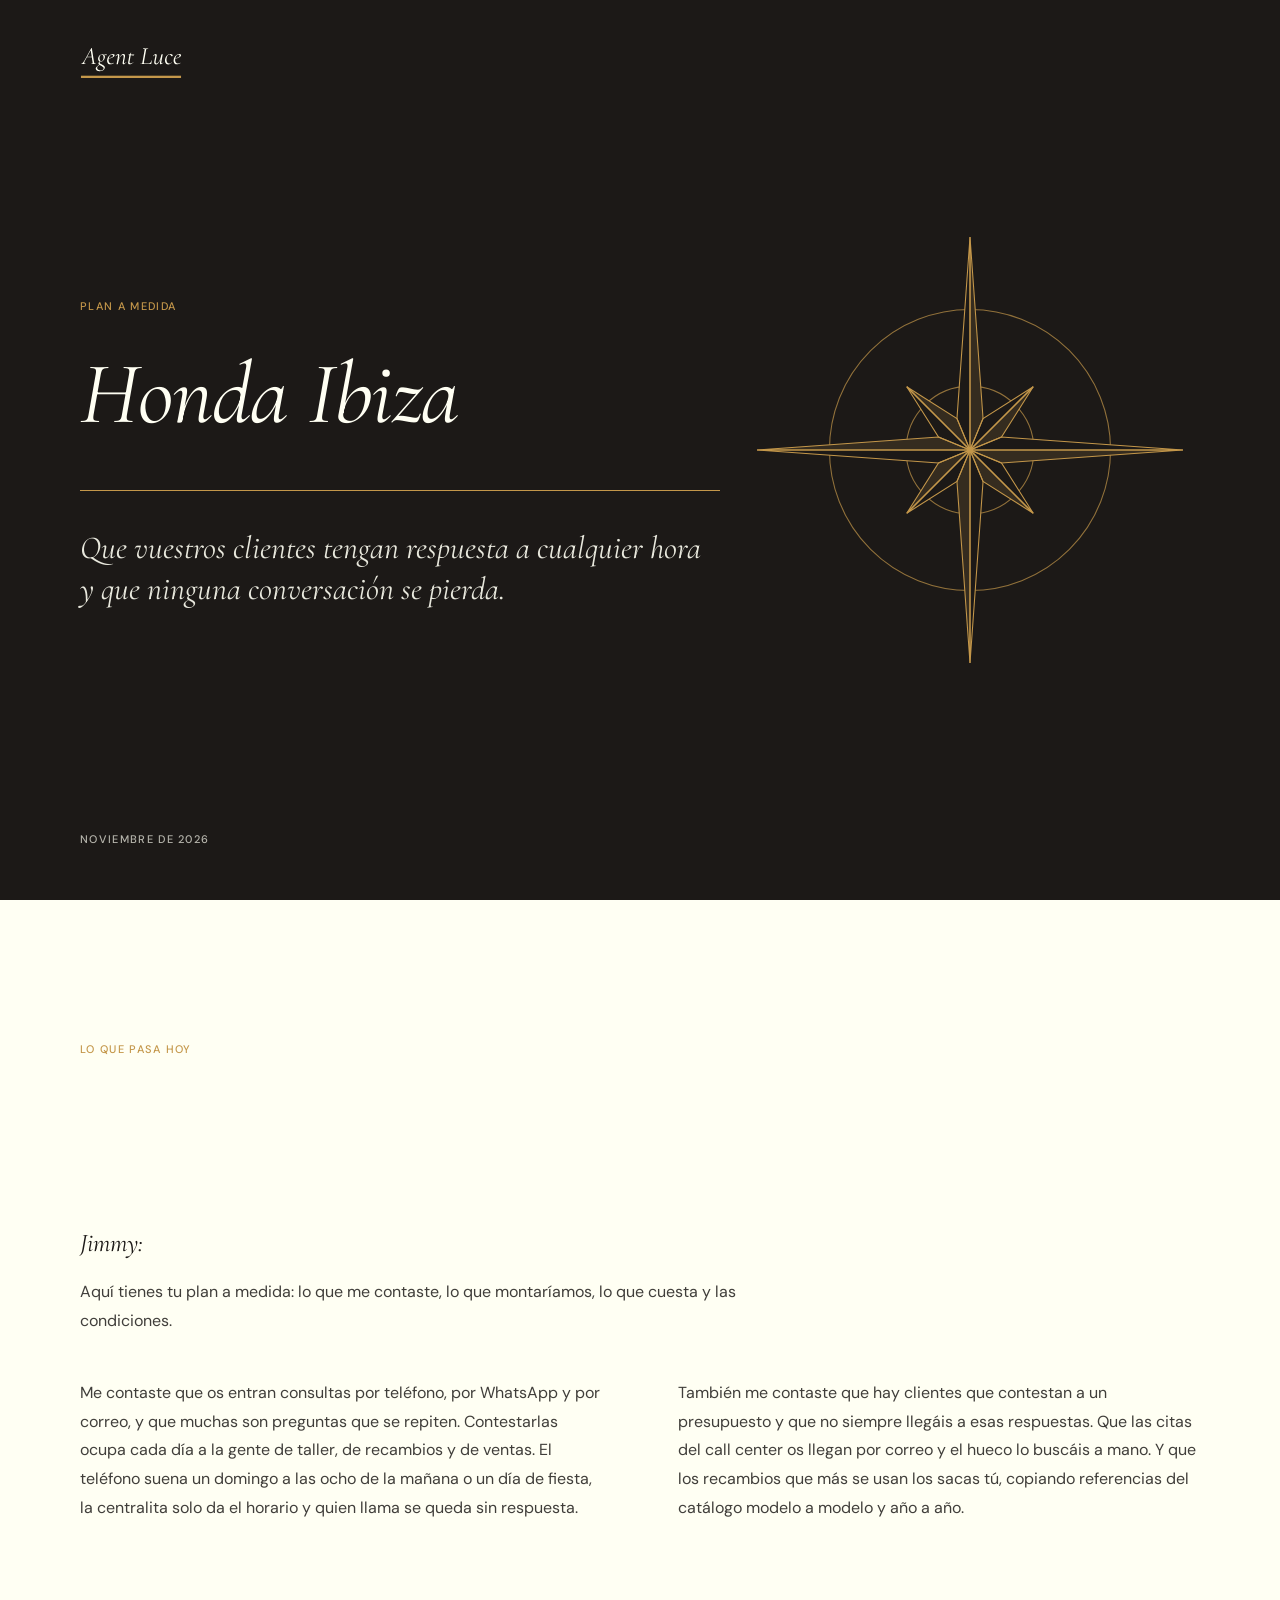
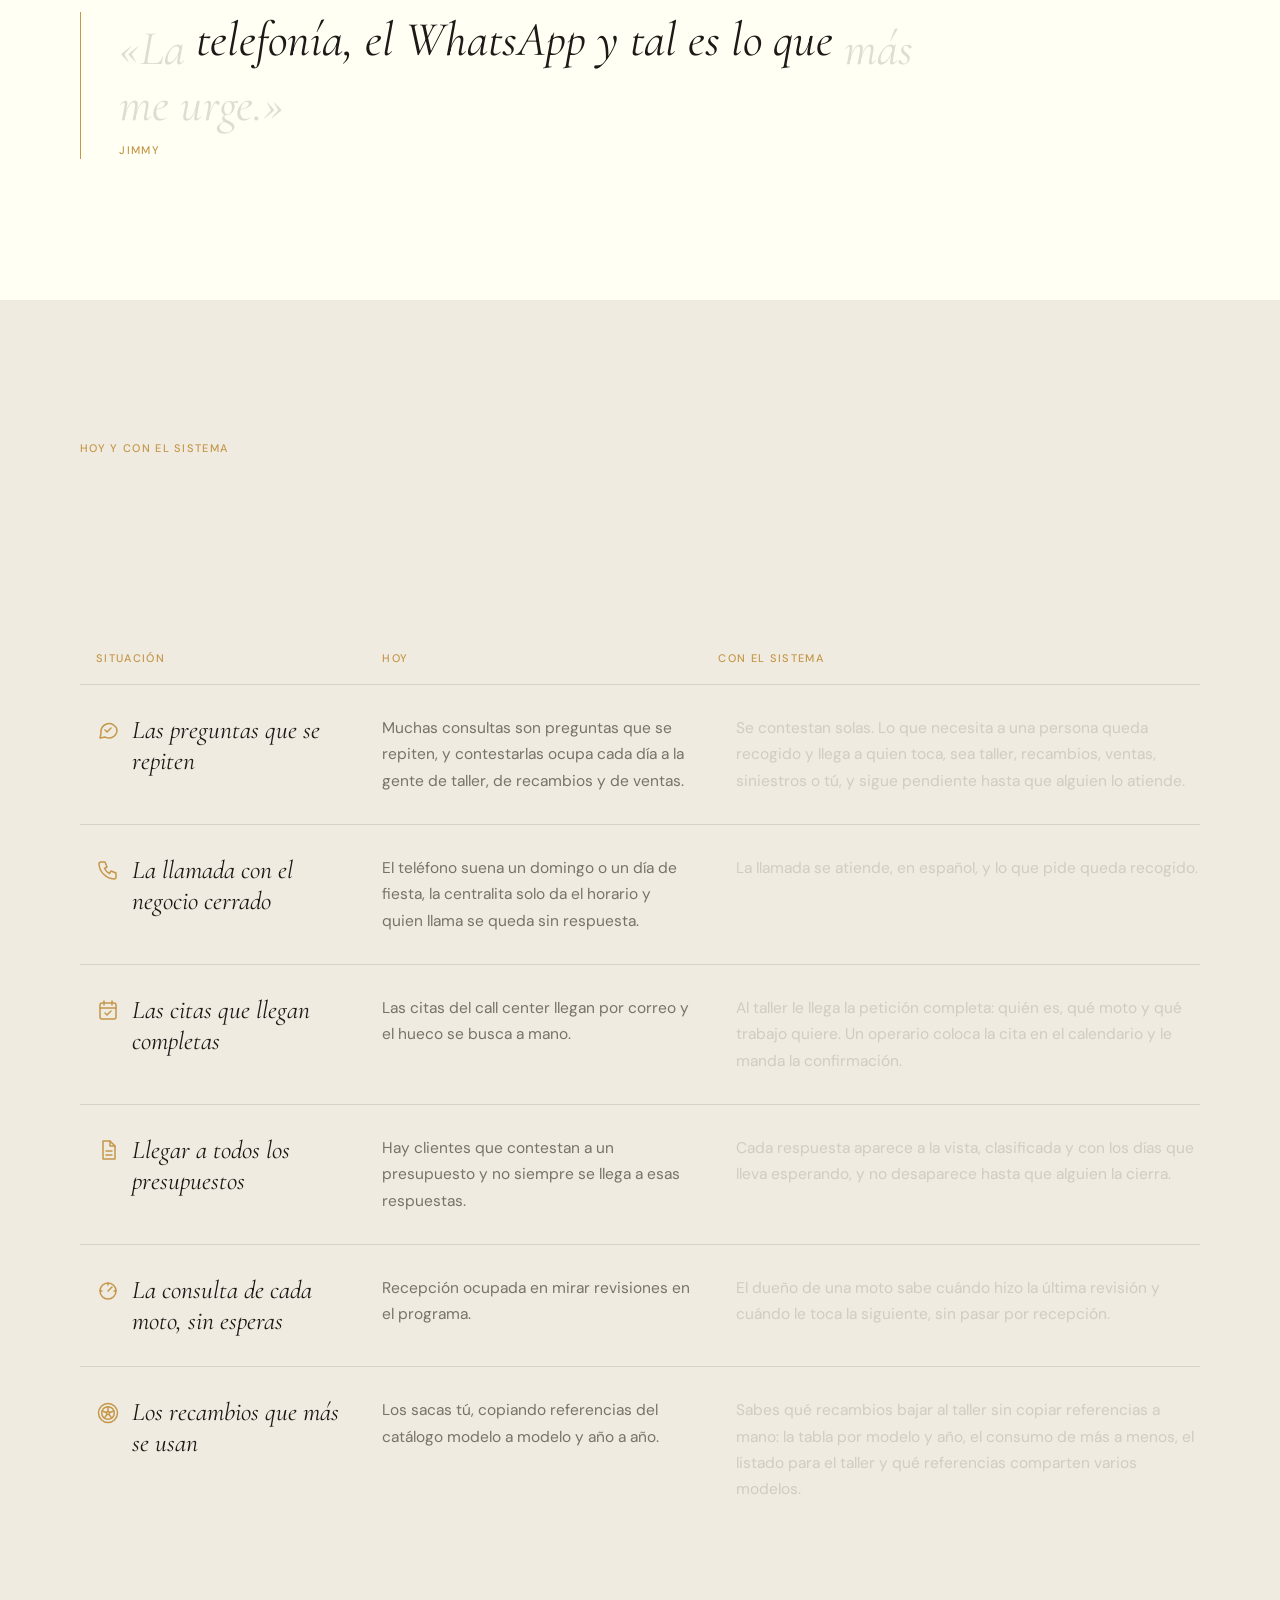
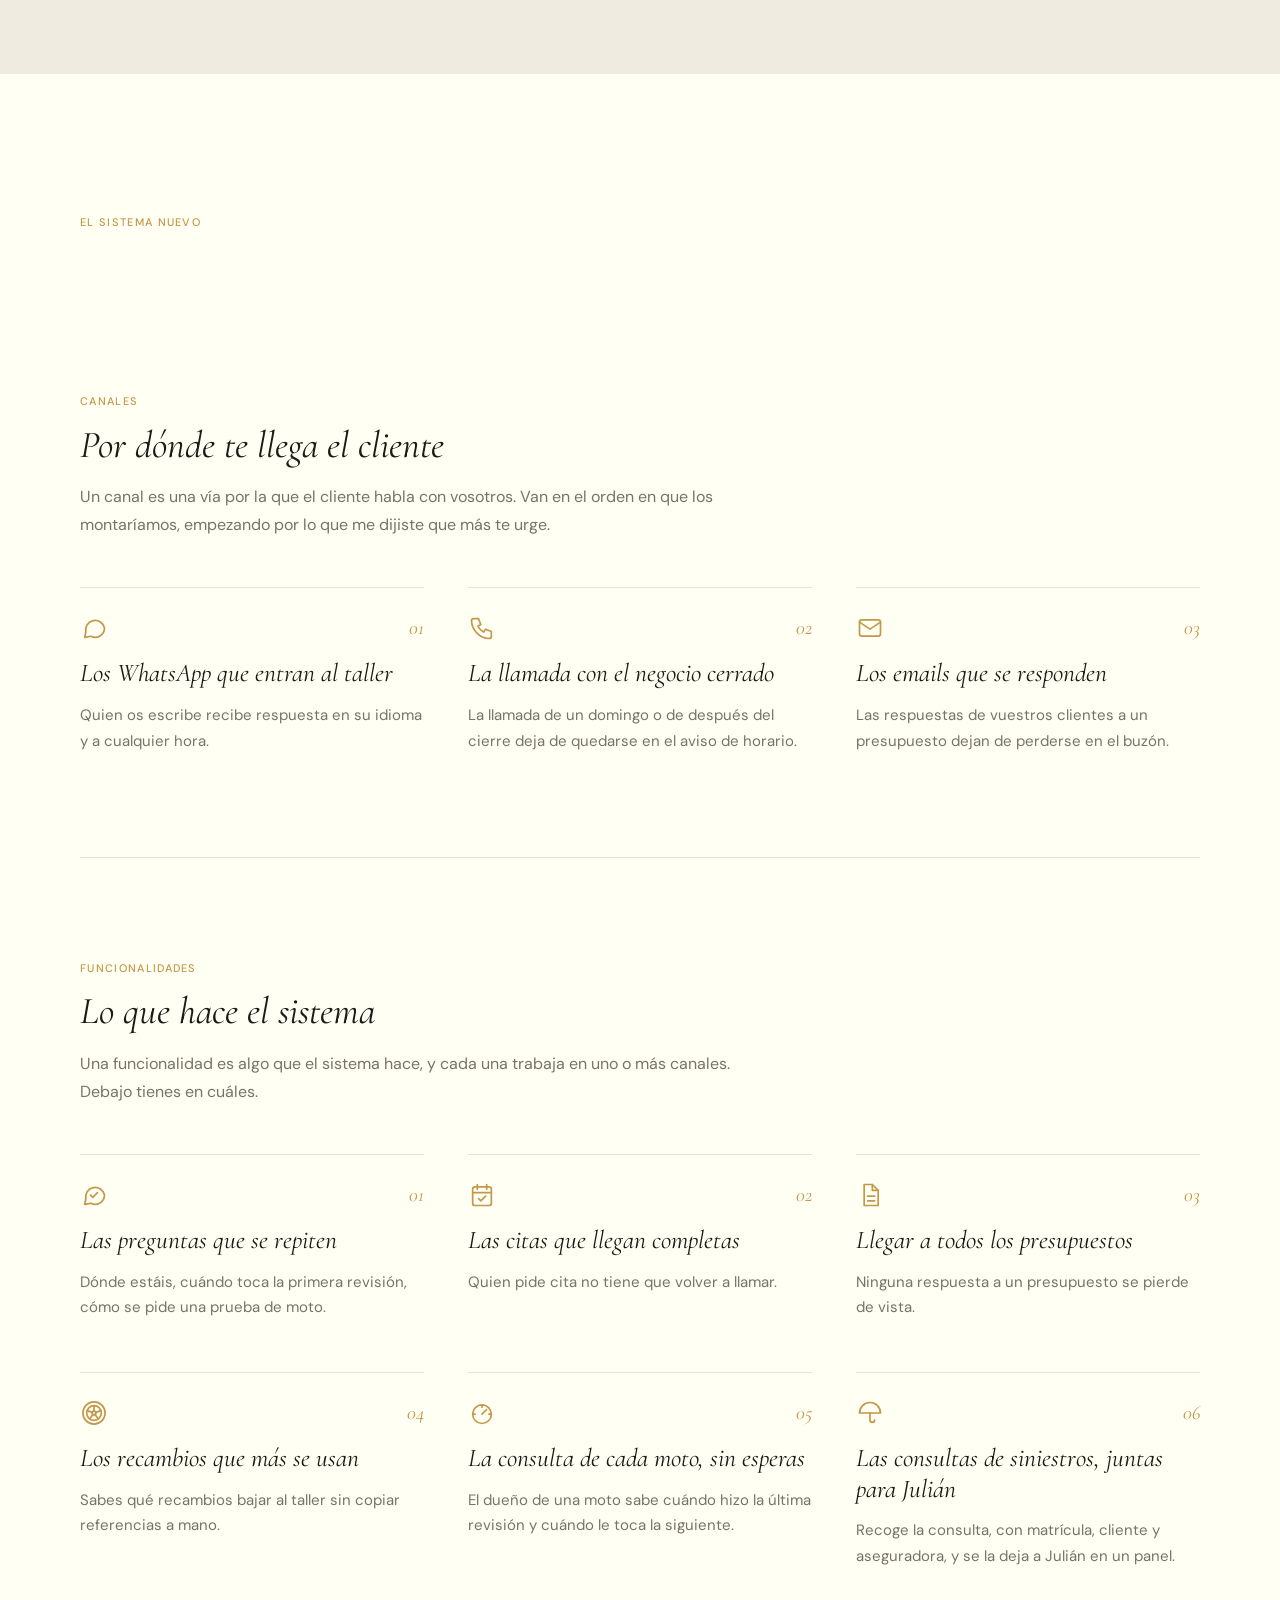
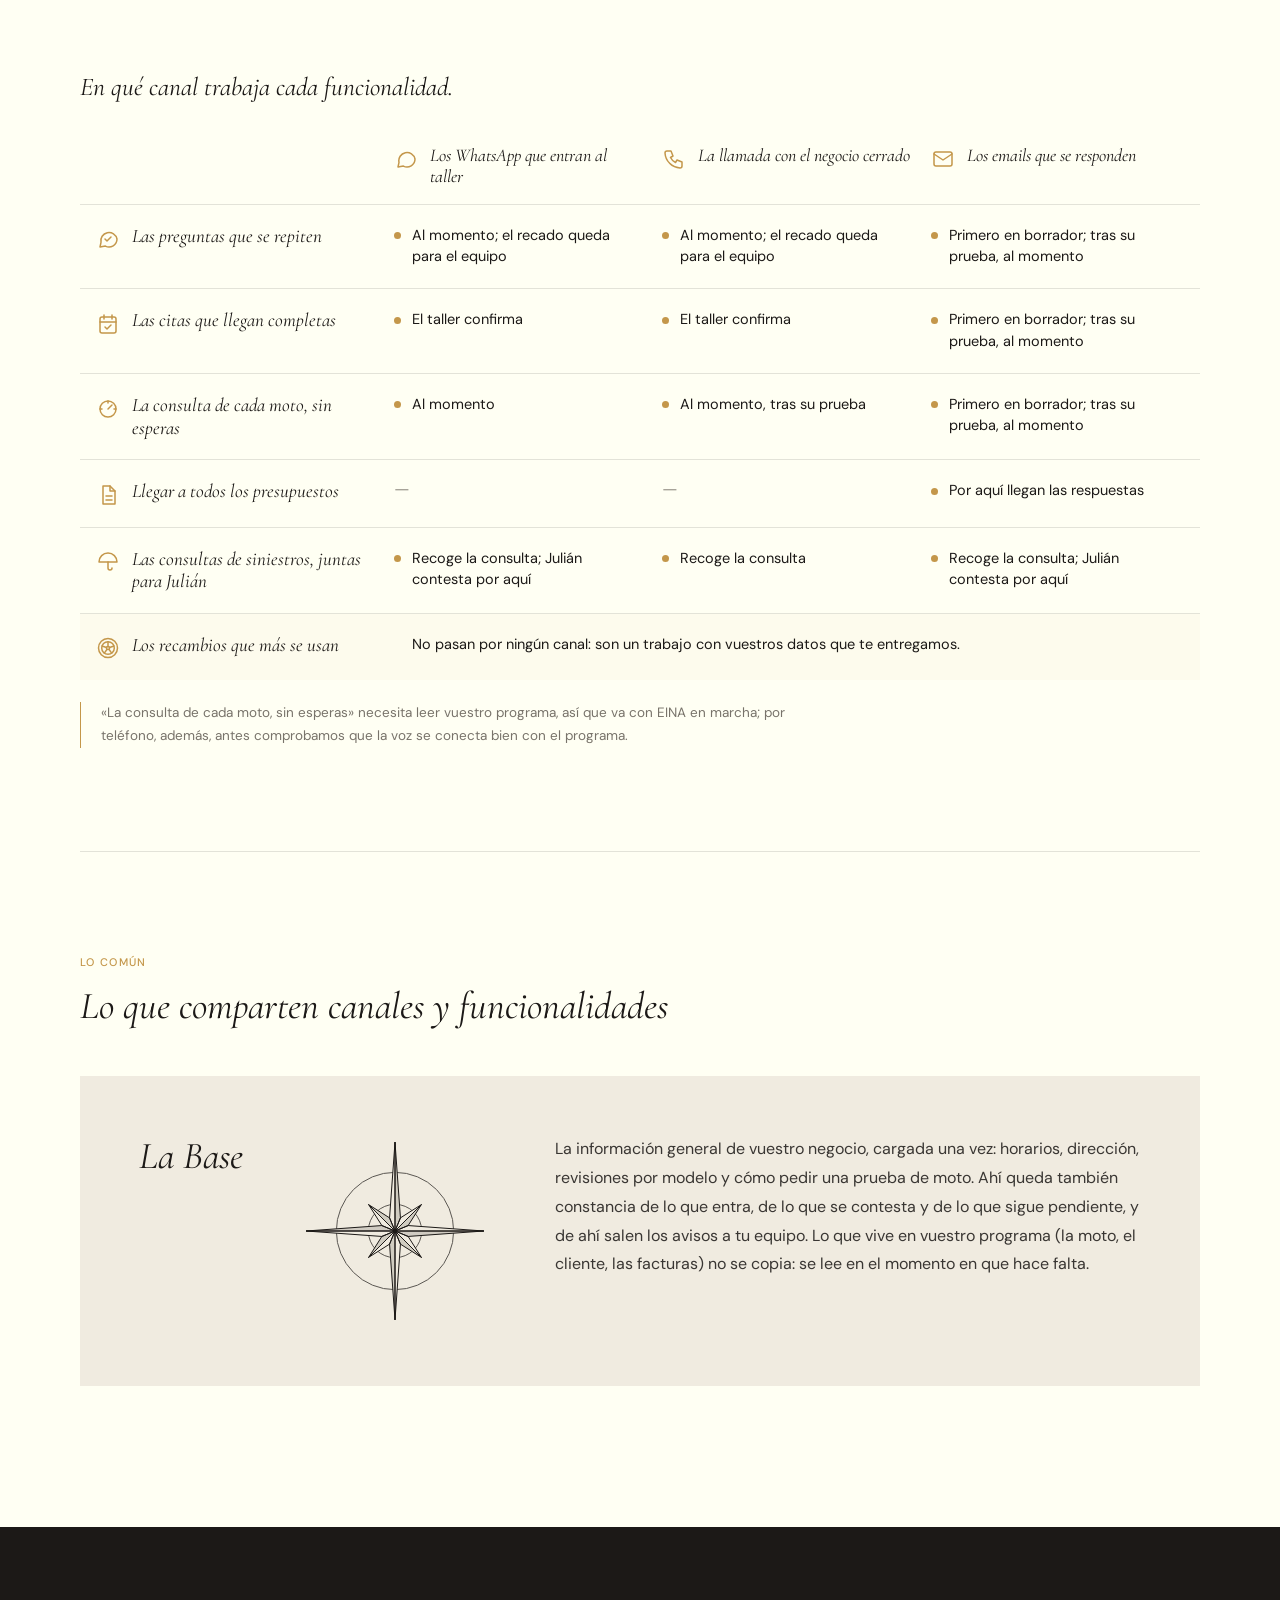
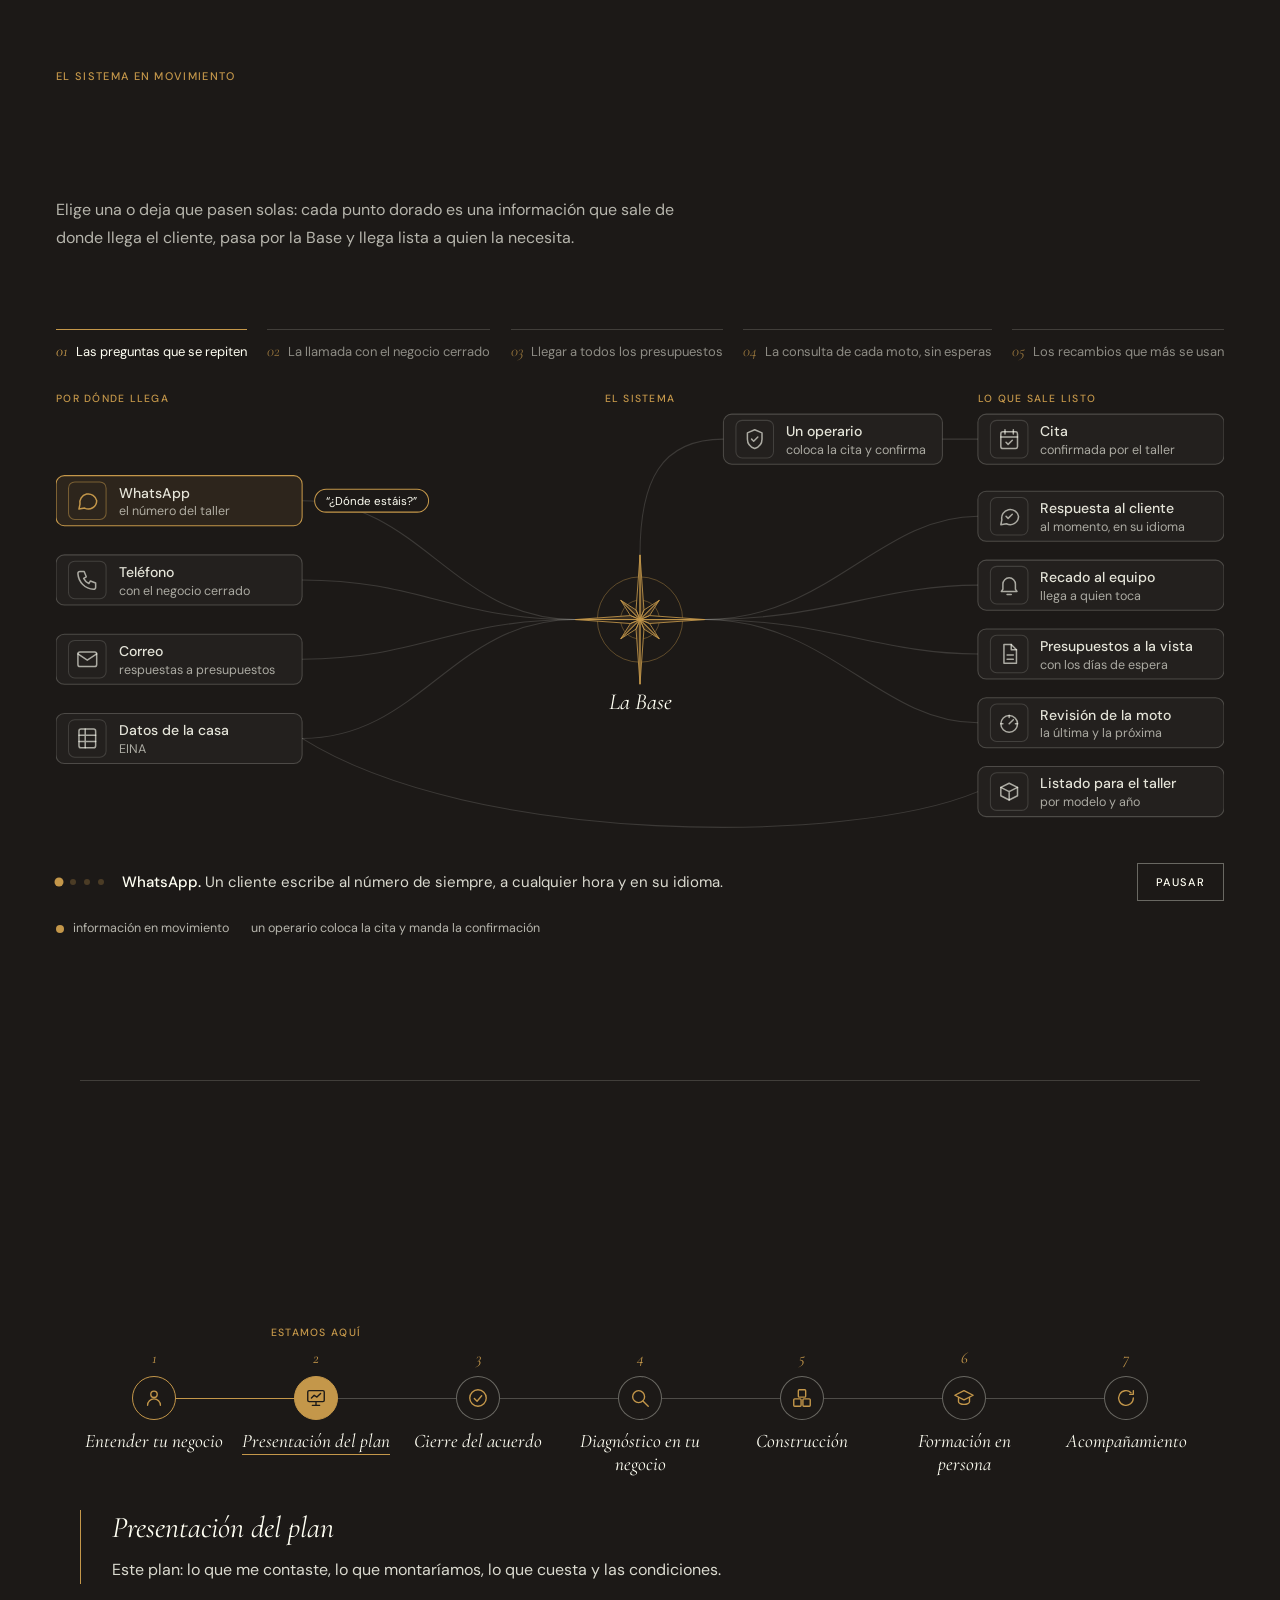
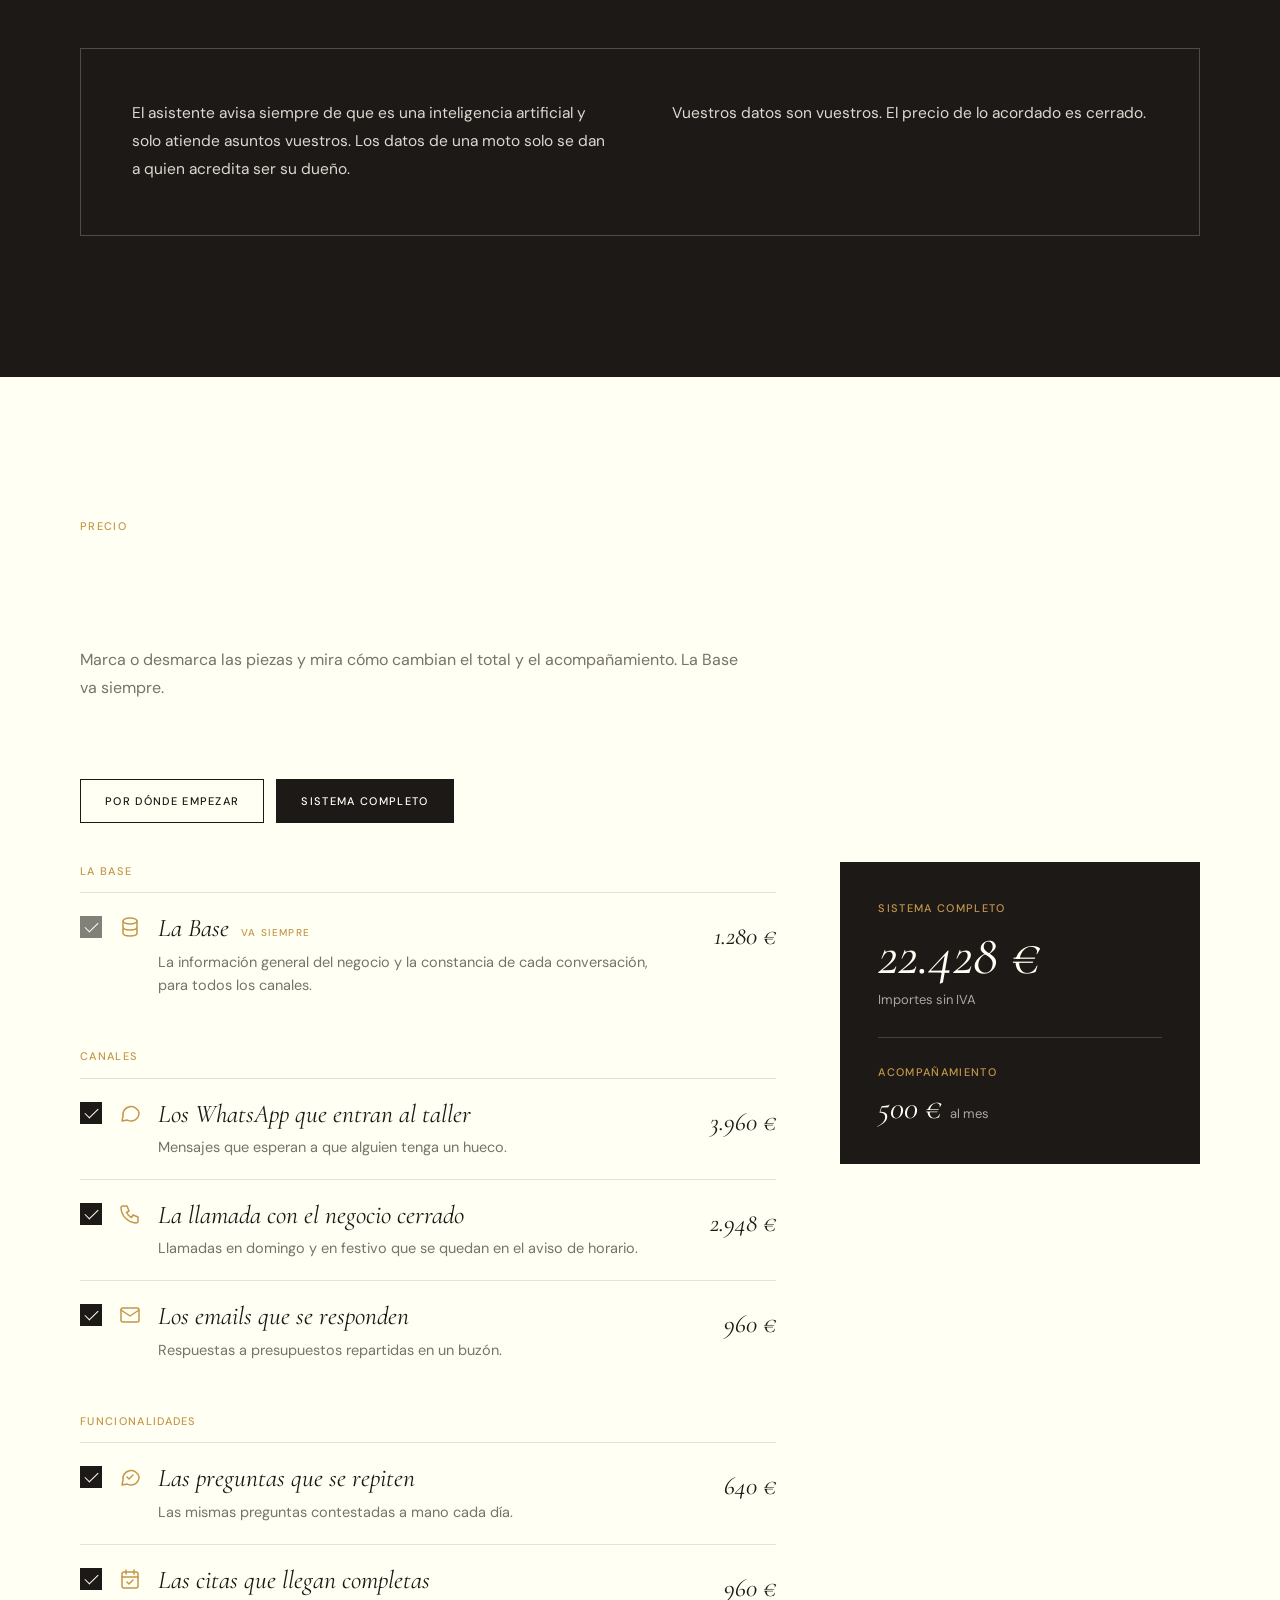
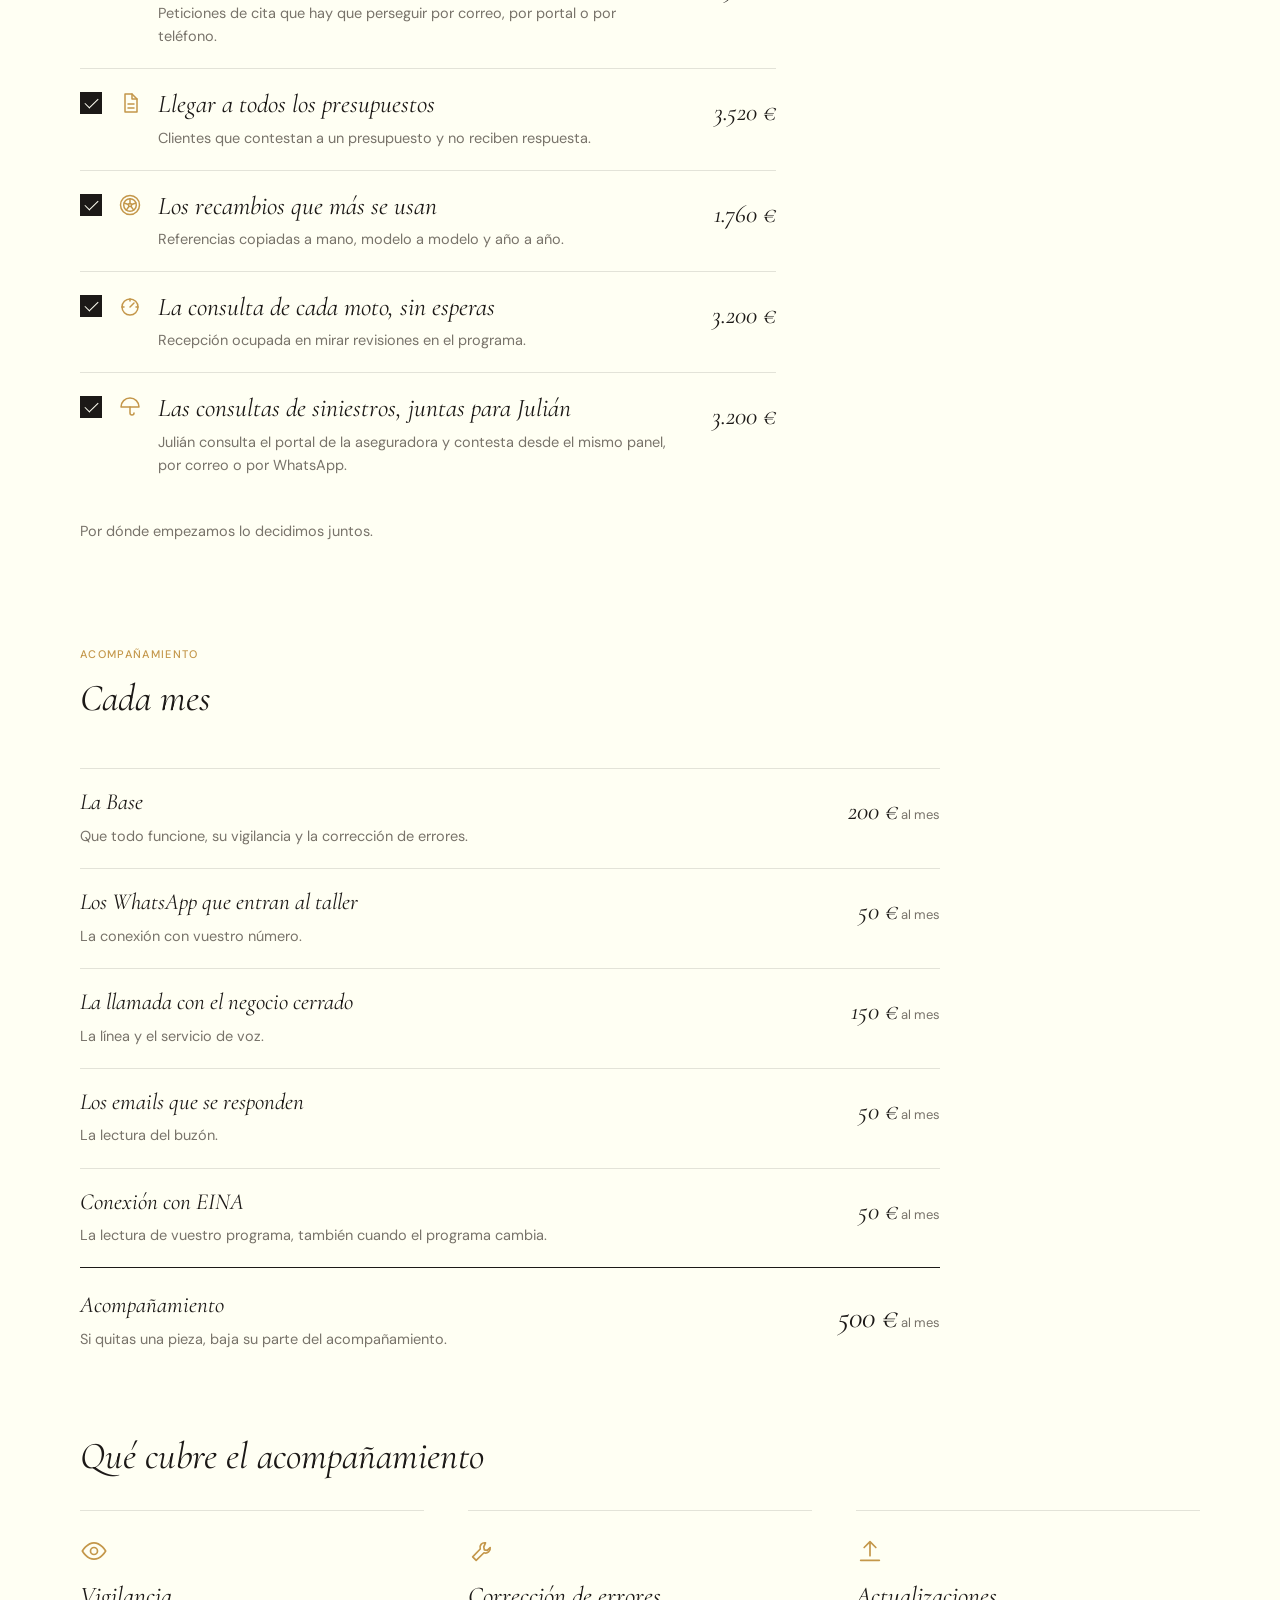
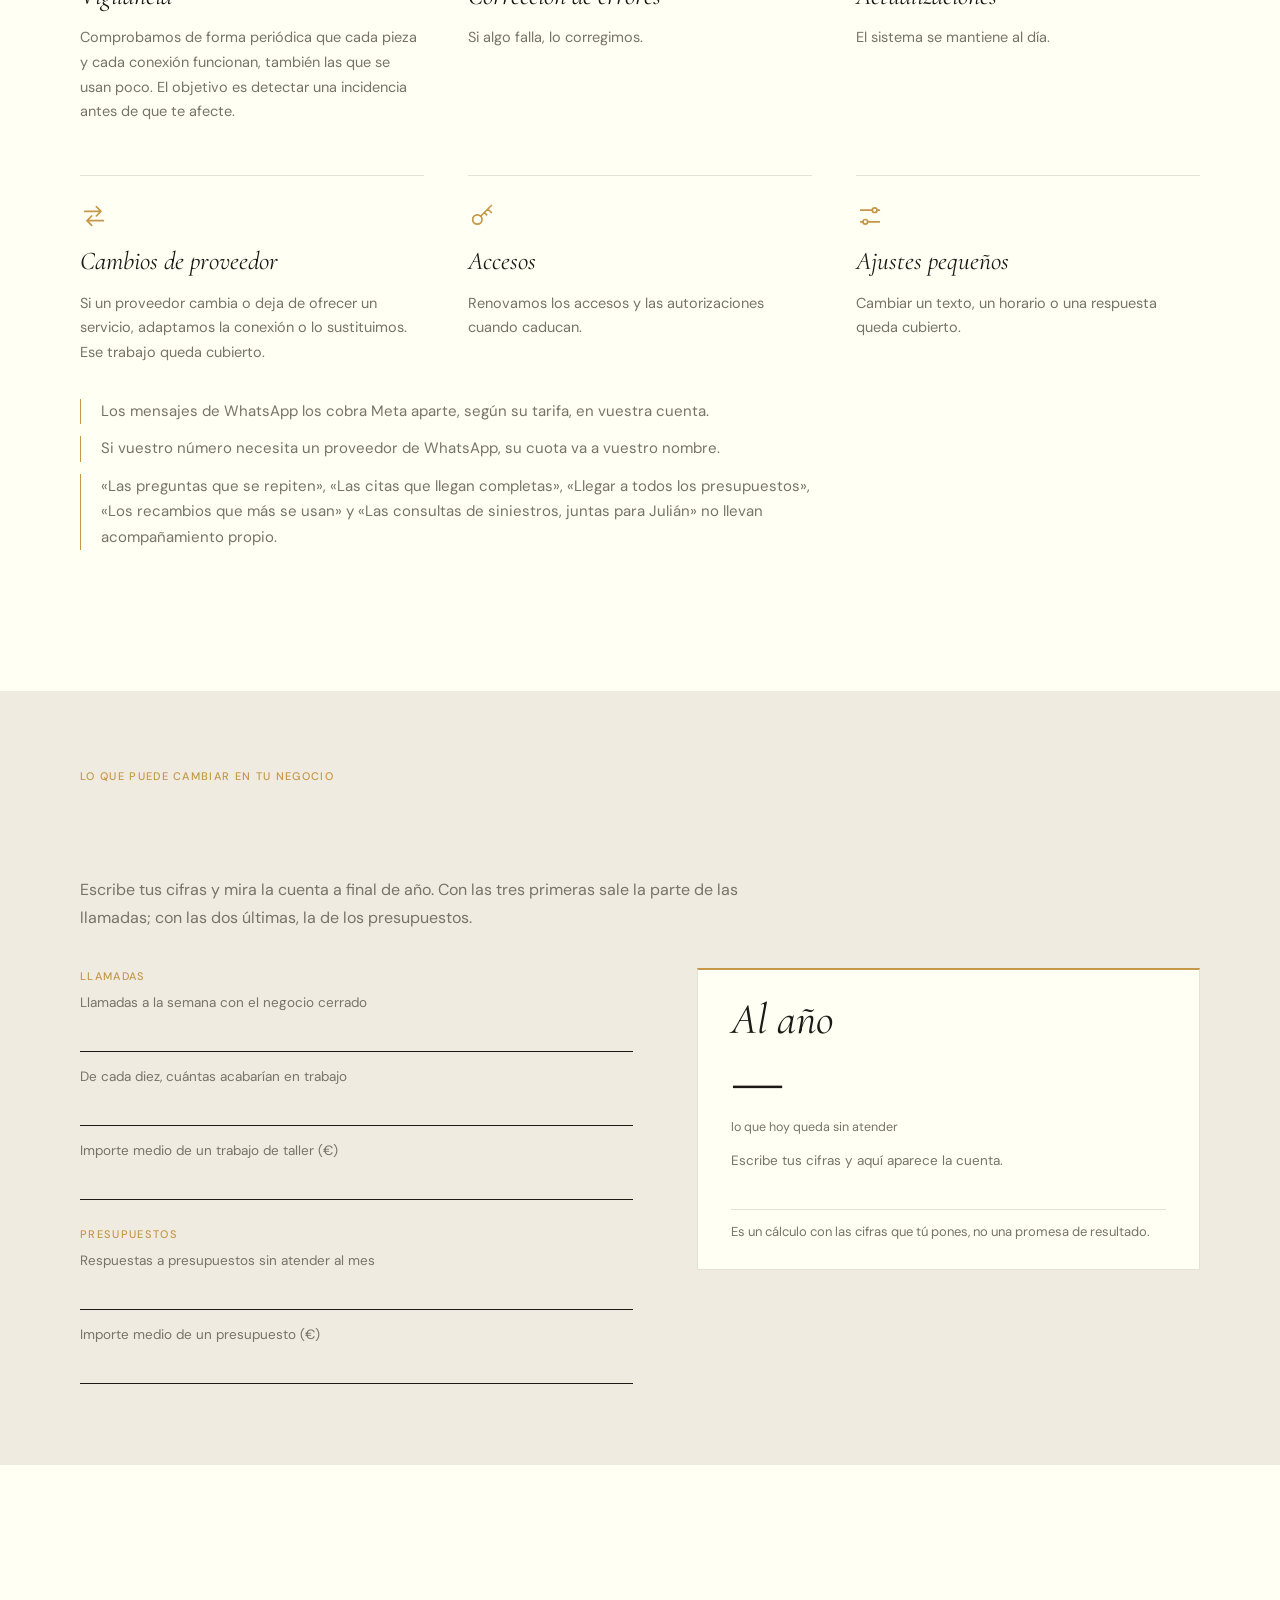
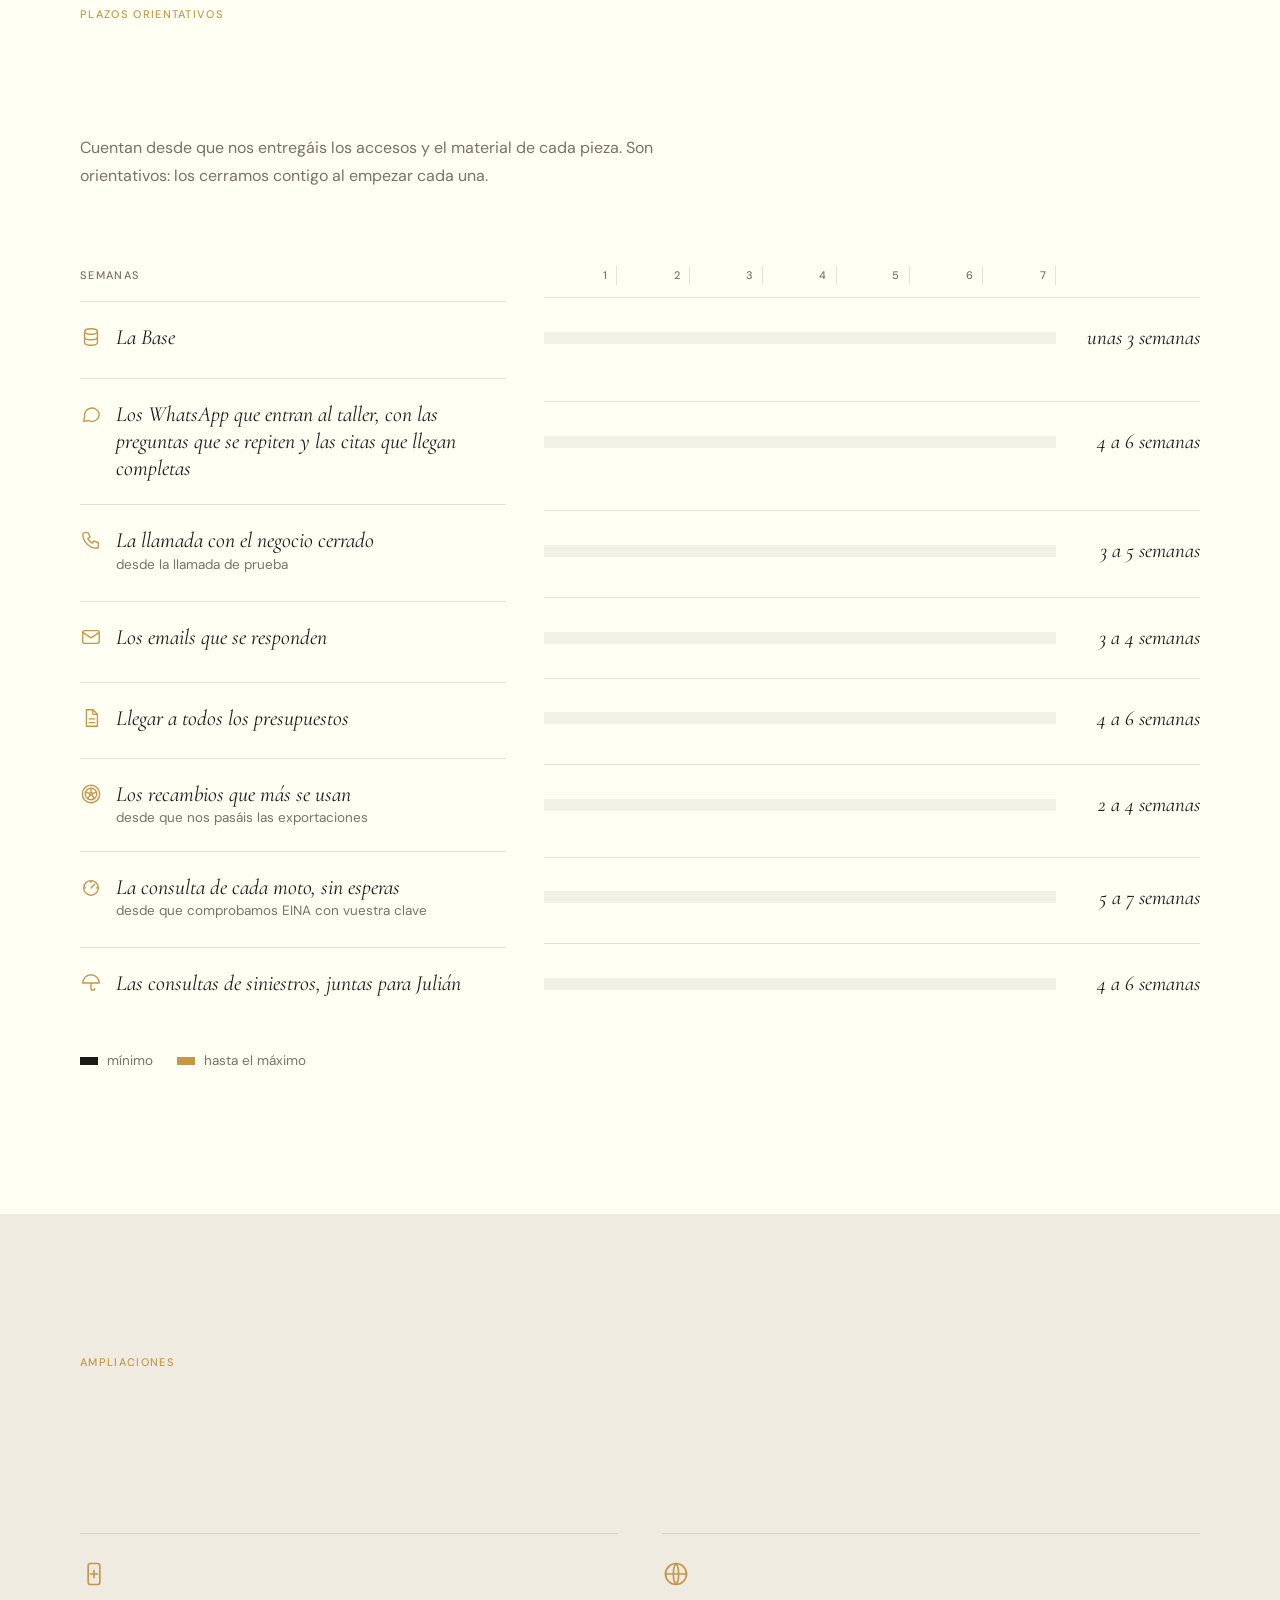
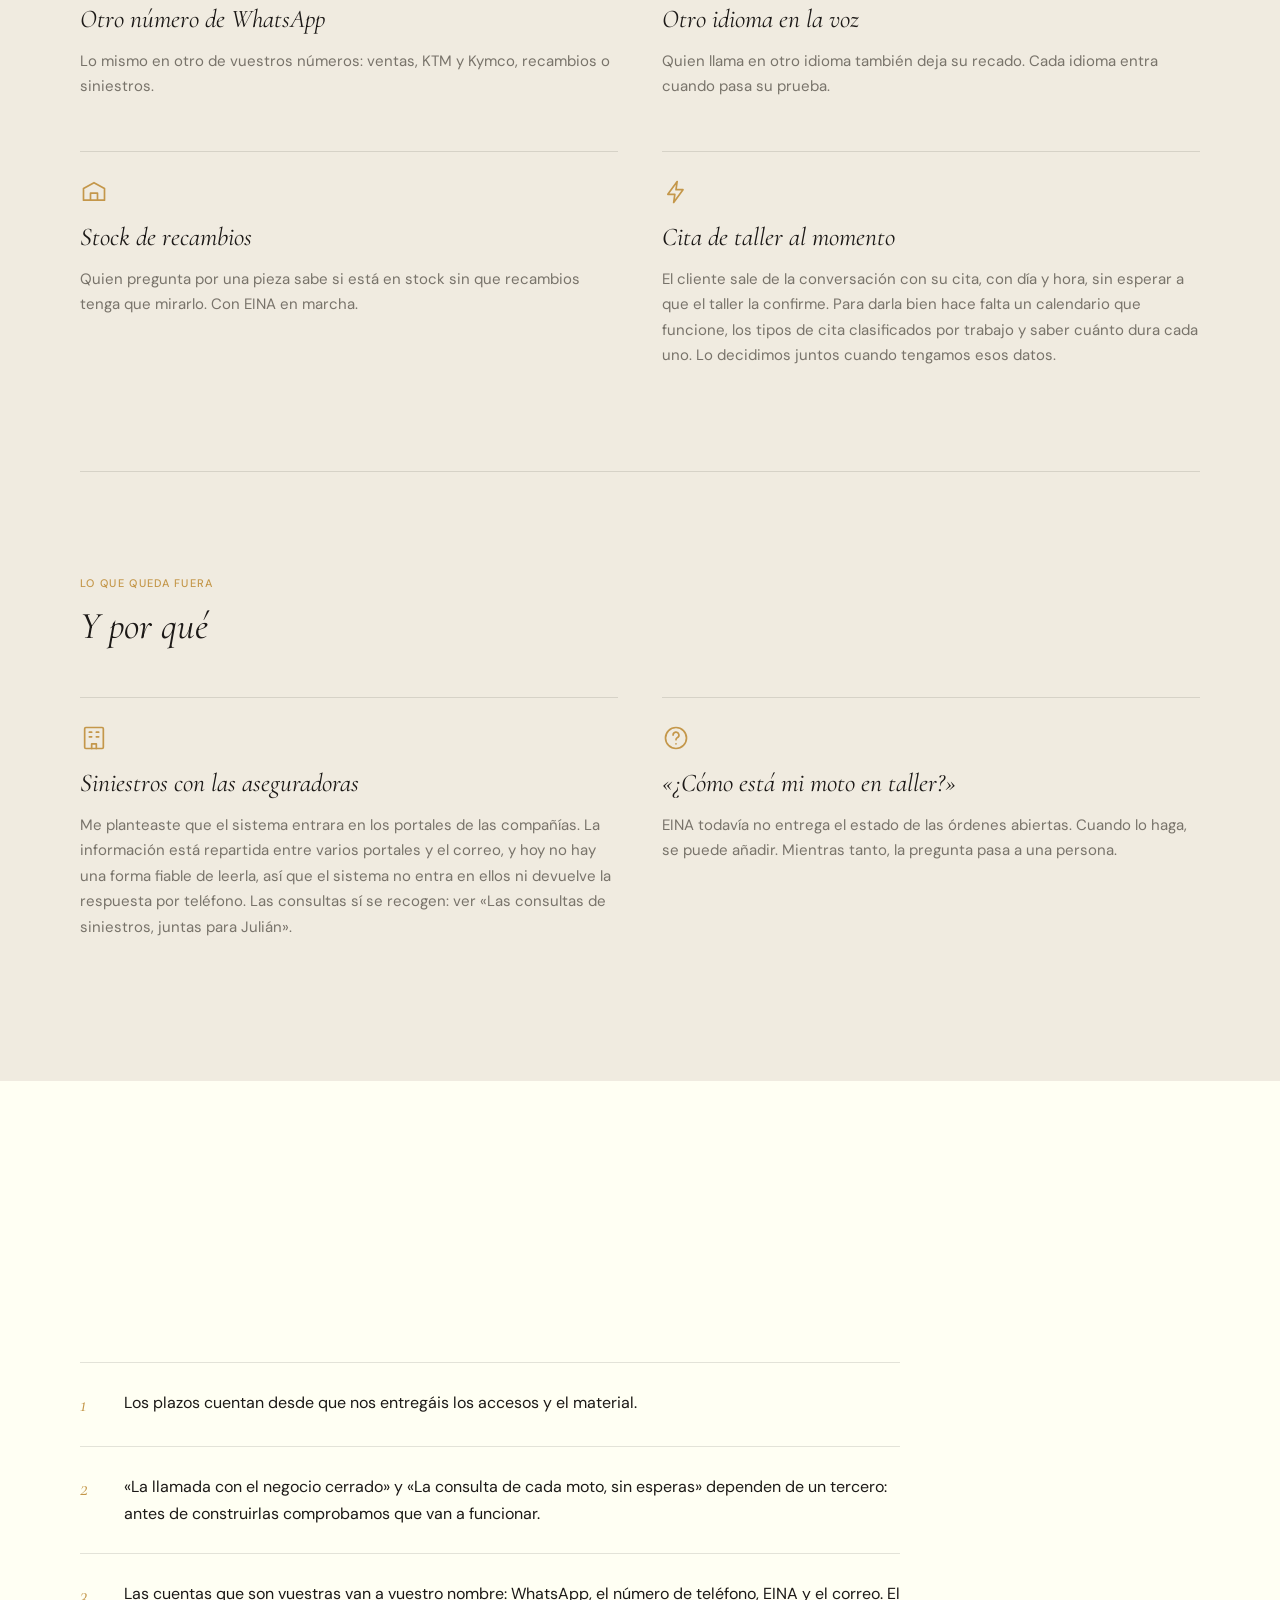
==== commit 55240a1c: "honda-ibiza: La Base a 1.280 € Co-Authored-By: Claude Opus 5.5 <noreply@anthropic.com> Claude-Sessio" ====
--- a/honda-ibiza/index.html
+++ b/honda-ibiza/index.html
@@ -171,7 +171,7 @@
 .bs-l path{fill:none;stroke:var(--obs);stroke-width:1;stroke-linejoin:miter;vector-effect:non-scaling-stroke}
 
 /* ---------- 6 el sistema en movimiento ---------- */
-.fx-chips{display:grid;grid-template-columns:repeat(5,1fr);gap:0;margin-bottom:clamp(28px,3.4vw,44px)}
+.fx-chips{display:grid;grid-template-columns:repeat(var(--n,5),1fr);gap:0;margin-bottom:clamp(28px,3.4vw,44px)}
 .fx-chip{background:none;border:0;border-top:1px solid var(--line);text-align:left;cursor:pointer;padding:18px 18px 18px 0;position:relative;color:rgba(255,255,243,.5);font-size:14px;line-height:1.35;transition:color var(--ui) ease}
 .fx-chip:hover{color:rgba(255,255,243,.85)}
 .fx-chip .cn{display:block;font-family:var(--serif);font-style:italic;font-size:18px;color:var(--gold);margin-bottom:6px;opacity:.7}
@@ -235,8 +235,7 @@
   .fx-svg-d{max-height:max(340px,calc(100vh - 250px))}
 }
 @media (min-width:1270px){
-  .fx-chips{grid-template-columns:repeat(5,auto);justify-content:space-between}
-  .fx-chip{white-space:nowrap}
+  .fx-chips{grid-template-columns:repeat(var(--n,5),minmax(0,auto));justify-content:space-between}
 }
 @media (min-width:761px) and (prefers-reduced-motion:no-preference){
   .js .fx{display:grid;grid-template-columns:minmax(0,1fr) auto;column-gap:28px;align-items:center}
@@ -395,7 +394,7 @@
 .pls{display:contents;list-style:none}
 .track .a{background:var(--obs);z-index:2}
 .track .b{background:var(--gold);z-index:1}
-.pl-b em{font-family:var(--serif);font-style:italic;font-size:21px;text-align:right;white-space:nowrap}
+.pl-b em{font-family:var(--serif);font-style:italic;font-size:21px;text-align:right}
 .pl-leg{margin-top:26px;font-size:13.5px;color:var(--stone);display:flex;gap:24px;flex-wrap:wrap}
 .pl-leg i{display:inline-block;width:18px;height:8px;margin-right:9px;vertical-align:middle}
 .pl-nota{margin-top:30px;max-width:640px;color:var(--soft)}
@@ -495,7 +494,7 @@
   .calc{grid-template-columns:1fr}
   .fin{grid-template-columns:1fr}
   .base{grid-template-columns:1fr}
-  .fx-chips{grid-template-columns:repeat(5,minmax(168px,1fr));overflow-x:auto;scrollbar-width:none;scroll-snap-type:x proximity}
+  .fx-chips{grid-template-columns:repeat(var(--n,5),minmax(168px,1fr));overflow-x:auto;scrollbar-width:none;scroll-snap-type:x proximity}
   .fx-chip{scroll-snap-align:start}
 }
 @media (max-width:760px){
@@ -529,7 +528,7 @@
   .cruce td .lbl{display:flex;align-items:center;gap:8px}
   .ic--m{display:block;width:18px;height:18px}
   .fx-svg-d{display:none}.fx-svg-m{display:block}
-  .fx-chips{grid-template-columns:repeat(5,150px)}
+  .fx-chips{grid-template-columns:repeat(var(--n,5),150px)}
   .fx-tools{flex-direction:column;align-items:flex-start}
   .pz label{grid-template-columns:22px 24px minmax(0,1fr);gap:14px}
   .pz .pr{grid-column:3;padding-top:0}
@@ -565,6 +564,7 @@
 </style>
 </head>
 <body>
+<script type="application/json" id="plan-datos">{"comun":"p1","unidadMes":"al mes","piezas":[{"id":"p1","nombre":"La Base","tipo":"comun","precio":1280,"canales":[],"necesita":[]},{"id":"p2","nombre":"Los WhatsApp que entran al taller","tipo":"canal","precio":3960,"canales":[],"necesita":[]},{"id":"p3","nombre":"La llamada con el negocio cerrado","tipo":"canal","precio":2948,"canales":[],"necesita":[]},{"id":"p4","nombre":"Los emails que se responden","tipo":"canal","precio":960,"canales":[],"necesita":[]},{"id":"p5","nombre":"Las preguntas que se repiten","tipo":"funcionalidad","precio":640,"canales":["p2","p3","p4"],"necesita":[]},{"id":"p6","nombre":"Las citas que llegan completas","tipo":"funcionalidad","precio":960,"canales":["p2","p3","p4"],"necesita":[]},{"id":"p7","nombre":"Llegar a todos los presupuestos","tipo":"funcionalidad","precio":3520,"canales":["p4"],"necesita":[]},{"id":"p8","nombre":"Los recambios que más se usan","tipo":"funcionalidad","precio":1760,"canales":[],"necesita":[]},{"id":"p9","nombre":"La consulta de cada moto, sin esperas","tipo":"funcionalidad","precio":3200,"canales":["p2","p3","p4"],"necesita":[]},{"id":"p10","nombre":"Las consultas de siniestros, juntas para Julián","tipo":"funcionalidad","precio":3200,"canales":["p2","p3","p4"],"necesita":[{"id":"p7","motivo":"comparte el panel con «Llegar a todos los presupuestos» y lo necesita"}]}],"arranque":["p3","p4","p5","p7","p8"],"cuotas":[{"linea":"La Base","para":["p1"],"mes":200},{"linea":"Los WhatsApp que entran al taller","para":["p2"],"mes":50},{"linea":"La llamada con el negocio cerrado","para":["p3"],"mes":150},{"linea":"Los emails que se responden","para":["p4"],"mes":50},{"linea":"Conexión con EINA","para":["p9"],"mes":50}],"diagrama":{"comun":"La Base","etiqueta":"Diagrama del sistema: llegan WhatsApp, teléfono, correo y los datos de la casa; la Base los recoge; un operario confirma la cita; salen la respuesta al cliente, el recado al equipo, los presupuestos a la vista, la revisión de la moto y el listado de recambios para el taller. El paso a paso está escrito debajo.","nodos":{"whats":{"tipo":"entrada","icono":"<path d=\"M21 12a8 8 0 0 1-11.6 7.1L4 20l1-4.6A8 8 0 1 1 21 12z\"/>","t":"WhatsApp","s":"el número del taller","tm":"WhatsApp","sm":"del taller"},"voz":{"tipo":"entrada","icono":"<path d=\"M5 4h4l2 5-2.5 1.5a11 11 0 0 0 5 5L15 13l5 2v4a2 2 0 0 1-2 2A16 16 0 0 1 3 6a2 2 0 0 1 2-2z\"/>","t":"Teléfono","s":"con el negocio cerrado","tm":"Teléfono","sm":"negocio cerrado"},"mail":{"tipo":"entrada","icono":"<rect x=\"3\" y=\"5\" width=\"18\" height=\"14\" rx=\"2\"/><path d=\"M3 7l9 6 9-6\"/>","t":"Correo","s":"respuestas a presupuestos","tm":"Correo","sm":"presupuestos"},"eina":{"tipo":"entrada","icono":"<rect x=\"4\" y=\"3\" width=\"16\" height=\"18\" rx=\"2\"/><path d=\"M4 9h16M4 15h16M10 3v18\"/>","t":"Datos de la casa","s":"EINA","tm":"Datos","sm":"de la casa"},"op":{"tipo":"equipo","icono":"<path d=\"M12 3l7 3v6c0 4.5-3 7.5-7 9-4-1.5-7-4.5-7-9V6z\"/><path d=\"M9 12l2 2 4-4\"/>","t":"Un operario","s":"coloca la cita y confirma","tm":"Un operario","sm":"confirma la cita"},"cita":{"tipo":"salida","icono":"<rect x=\"4\" y=\"5\" width=\"16\" height=\"16\" rx=\"2\"/><path d=\"M4 10h16M8 3v4M16 3v4M9 15l2 2 4-4\"/>","t":"Cita","s":"confirmada por el taller","tm":"Cita","sm":"confirmada"},"resp":{"tipo":"salida","icono":"<path d=\"M21 12a8 8 0 0 1-11.6 7.1L4 20l1-4.6A8 8 0 1 1 21 12z\"/><path d=\"M9 12l2 2 4-4\"/>","t":"Respuesta al cliente","s":"al momento, en su idioma","tm":"Respuesta","sm":"al momento"},"recado":{"tipo":"salida","icono":"<path d=\"M6 16v-5a6 6 0 0 1 12 0v5l1.5 2h-15z\"/><path d=\"M10 21h4\"/>","t":"Recado al equipo","s":"llega a quien toca","tm":"Recado","sm":"a quien toca"},"ppt":{"tipo":"salida","icono":"<path d=\"M7 3h7l5 5v13H7z\"/><path d=\"M14 3v5h5M10 13h6M10 17h6\"/>","t":"Presupuestos a la vista","s":"con los días de espera","tm":"Presupuestos","sm":"a la vista"},"rev":{"tipo":"salida","icono":"<circle cx=\"12\" cy=\"13\" r=\"8\"/><path d=\"M12 13l4-4M12 5v2M4 13h2M18 13h2\"/>","t":"Revisión de la moto","s":"la última y la próxima","tm":"Revisión","sm":"última y próxima"},"rec":{"tipo":"salida","icono":"<path d=\"M4 8l8-4 8 4v8l-8 4-8-4z\"/><path d=\"M4 8l8 4 8-4M12 12v8\"/>","t":"Listado para el taller","s":"por modelo y año","tm":"Listado","sm":"para el taller"}},"entradas":["whats","voz","mail","eina"],"salidas":["resp","recado","ppt","rev"],"equipo":"op","top":"cita","directa":{"de":"eina","a":"rec"},"aristas":["whats>base","base>resp","voz>base","base>recado","mail>base","base>ppt","eina>base","base>rev","base>op","op>cita","eina>rec"]},"calculadora":{"campos":[{"k":"llam","tipo":"número"},{"k":"dies","tipo":"de cada diez"},{"k":"trab","tipo":"importe"},{"k":"resp","tipo":"número"},{"k":"pres","tipo":"importe"}],"partes":[{"n":52,"unidad":"semanas","factores":[{"k":"llam","resto":"llamadas"},{"k":"dies","resto":"de cada 10"},{"k":"trab","resto":""}]},{"n":12,"unidad":"meses","factores":[{"k":"resp","resto":"respuestas"},{"k":"pres","resto":""}]}]}}</script>
 <nav class="nav" id="nav" aria-label="Secciones del plan">
   <a class="nav-marca" href="#inicio" aria-label="Agent Luce, volver al inicio"><svg viewBox="0 0 87.752 26.216" width="67" height="20" aria-hidden="true" focusable="false"><use href="#marca"/></svg></a>
   <ul class="nav-l">
@@ -584,37 +584,37 @@
 <svg width="0" height="0" style="position:absolute" aria-hidden="true" focusable="false"><symbol id="marca" viewBox="0 0 87.752 26.216"><path fill="#FFFFF3" fill-rule="nonzero" d="M0.088 14.034Q0 14.034 0 13.902Q0 13.77 0.088 13.77Q0.66 13.77 1.397 13.264Q2.134 12.758 2.948 11.328L9.24 0.064Q9.284 -0.024 9.449 0.009Q9.614 0.042 9.636 0.108L11.572 12.186Q11.66 12.78 11.803 13.132Q11.946 13.484 12.265 13.627Q12.584 13.77 13.222 13.77Q13.31 13.77 13.31 13.902Q13.31 14.034 13.222 14.034Q12.716 14.034 12.177 13.99Q11.638 13.946 11 13.946Q10.362 13.946 9.878 13.99Q9.394 14.034 8.866 14.034Q8.8 14.034 8.8 13.902Q8.8 13.77 8.866 13.77Q9.9 13.77 10.153 13.44Q10.406 13.11 10.274 12.186L8.602 1.78L9.152 1.142L3.674 11.13Q3.058 12.23 3.003 12.802Q2.948 13.374 3.322 13.572Q3.696 13.77 4.422 13.77Q4.51 13.77 4.51 13.902Q4.51 14.034 4.4 14.034Q3.96 14.034 3.333 13.99Q2.706 13.946 2.112 13.946Q1.474 13.946 1.067 13.99Q0.66 14.034 0.088 14.034ZM5.082 7.984L5.412 7.544L10.142 7.544L10.186 7.984L5.082 7.984ZM16.39 20.216Q15.202 20.216 14.421 19.842Q13.64 19.468 13.299 18.863Q12.958 18.258 13.112 17.576Q13.332 16.608 14.333 15.871Q15.334 15.134 16.632 14.43L16.786 14.606Q16.28 14.914 15.741 15.255Q15.202 15.596 14.817 16.025Q14.432 16.454 14.344 17.07Q14.234 17.774 14.586 18.357Q14.938 18.94 15.675 19.27Q16.412 19.6 17.446 19.6Q18.634 19.6 19.272 19.105Q19.91 18.61 19.954 17.884Q19.976 17.29 19.635 16.85Q19.294 16.41 18.744 16.069Q18.194 15.728 17.589 15.431Q16.984 15.134 16.467 14.815Q15.95 14.496 15.664 14.111Q15.378 13.726 15.466 13.198Q15.576 12.714 15.983 12.274Q16.39 11.834 16.984 11.328L17.204 11.504Q16.962 11.636 16.753 11.933Q16.544 12.23 16.5 12.538Q16.434 13 16.753 13.352Q17.072 13.704 17.622 14.001Q18.172 14.298 18.777 14.595Q19.382 14.892 19.921 15.255Q20.46 15.618 20.768 16.102Q21.076 16.586 21.01 17.246Q20.944 18.038 20.284 18.709Q19.624 19.38 18.612 19.798Q17.6 20.216 16.39 20.216ZM17.358 11.878Q16.5 11.878 15.95 11.427Q15.4 10.976 15.213 10.239Q15.026 9.502 15.224 8.622Q15.4 7.698 15.939 6.972Q16.478 6.246 17.248 5.828Q18.018 5.41 18.898 5.41Q19.778 5.41 20.306 5.85Q20.834 6.29 21.01 7.016Q21.186 7.742 21.01 8.622Q20.812 9.612 20.24 10.338Q19.668 11.064 18.909 11.471Q18.15 11.878 17.358 11.878ZM17.908 11.46Q18.546 11.46 19.096 10.866Q19.646 10.272 19.822 9.216Q19.954 8.512 19.855 7.72Q19.756 6.928 19.393 6.367Q19.03 5.806 18.348 5.806Q17.688 5.806 17.127 6.444Q16.566 7.082 16.412 8.072Q16.28 8.842 16.401 9.634Q16.522 10.426 16.907 10.943Q17.292 11.46 17.908 11.46ZM19.712 6.422L19.69 6.268Q20.35 5.872 21.109 5.619Q21.868 5.366 22.484 5.366Q22.594 5.366 22.605 5.553Q22.616 5.74 22.561 5.96Q22.506 6.18 22.44 6.334Q22.374 6.488 22.308 6.444Q21.802 6.18 21.076 6.18Q20.35 6.18 19.712 6.422ZM25.784 14.298Q24.618 14.298 23.947 13.682Q23.276 13.066 23.067 12.076Q22.858 11.086 23.078 9.964Q23.21 9.15 23.661 8.303Q24.112 7.456 24.794 6.774Q25.476 6.092 26.312 5.674Q27.148 5.256 28.094 5.256Q28.908 5.256 29.293 5.575Q29.678 5.894 29.59 6.444Q29.48 6.972 28.974 7.456Q28.468 7.94 27.676 8.325Q26.884 8.71 25.905 8.996Q24.926 9.282 23.87 9.392L23.914 9.106Q25.608 8.864 26.763 8.325Q27.918 7.786 28.116 6.906Q28.27 6.312 27.918 6.081Q27.566 5.85 27.126 5.85Q26.378 5.85 25.828 6.312Q25.278 6.774 24.926 7.544Q24.574 8.314 24.42 9.238Q24.178 10.47 24.365 11.438Q24.552 12.406 25.124 12.978Q25.696 13.55 26.62 13.55Q27.148 13.55 27.72 13.396Q28.292 13.242 28.842 12.824Q28.908 12.78 28.985 12.868Q29.062 12.956 28.996 13.022Q28.16 13.704 27.368 14.001Q26.576 14.298 25.784 14.298ZM37.334 14.232Q36.762 14.232 36.619 13.748Q36.476 13.264 36.696 12.076L37.334 8.578Q37.84 6.114 36.52 6.114Q35.816 6.114 35.046 7.016Q34.276 7.918 33.583 9.656Q32.89 11.394 32.428 13.88L32.164 13.858Q32.626 11.284 33.396 9.348Q34.166 7.412 35.167 6.334Q36.168 5.256 37.246 5.256Q38.192 5.256 38.511 5.938Q38.83 6.62 38.522 8.16L37.796 12.076Q37.686 12.736 37.796 13.044Q37.906 13.352 38.17 13.352Q38.412 13.352 38.786 13.077Q39.16 12.802 39.622 12.34Q39.688 12.252 39.787 12.34Q39.886 12.428 39.798 12.516Q39.094 13.33 38.5 13.781Q37.906 14.232 37.334 14.232ZM31.724 14.21Q31.416 14.21 31.317 14.177Q31.218 14.144 31.218 14.078Q31.218 13.99 31.339 13.484Q31.46 12.978 31.548 12.406L32.45 7.5Q32.67 6.202 32.076 6.202Q31.834 6.202 31.438 6.466Q31.042 6.73 30.558 7.214Q30.492 7.302 30.393 7.203Q30.294 7.104 30.382 7.038Q31.13 6.18 31.757 5.762Q32.384 5.344 32.956 5.344Q33.484 5.344 33.627 5.817Q33.77 6.29 33.572 7.456L32.428 13.88Q32.384 14.21 31.724 14.21ZM42.812 14.298Q42.394 14.298 42.009 14.133Q41.624 13.968 41.437 13.561Q41.25 13.154 41.382 12.428L42.328 7.302Q42.482 6.488 42.361 6.29Q42.24 6.092 41.58 6.092Q41.492 6.092 41.514 5.96Q41.536 5.828 41.602 5.828Q42.372 5.828 42.922 5.333Q43.472 4.838 43.648 4.134Q43.67 4.068 43.857 4.068Q44.044 4.068 44.022 4.134L42.658 11.746Q42.482 12.648 42.735 13.066Q42.988 13.484 43.67 13.484Q44.308 13.484 44.814 13.187Q45.32 12.89 45.782 12.494Q45.826 12.45 45.925 12.538Q46.024 12.626 45.958 12.67Q44.968 13.55 44.22 13.924Q43.472 14.298 42.812 14.298ZM45.98 6.51Q45.936 6.51 45.496 6.455Q45.056 6.4 44.473 6.345Q43.89 6.29 43.34 6.29L43.384 5.762Q43.956 5.762 44.616 5.718Q45.276 5.674 45.826 5.641Q46.376 5.608 46.53 5.608Q46.64 5.608 46.673 5.663Q46.706 5.718 46.684 5.806Q46.662 5.982 46.431 6.246Q46.2 6.51 45.98 6.51ZM52.052 14.034Q52.008 14.034 52.008 13.902Q52.008 13.77 52.052 13.77Q52.734 13.77 53.097 13.66Q53.46 13.55 53.636 13.22Q53.812 12.89 53.922 12.252L55.726 2.066Q55.902 1.12 55.649 0.834Q55.396 0.548 54.384 0.548Q54.34 0.548 54.34 0.416Q54.34 0.284 54.384 0.284Q54.846 0.284 55.396 0.317Q55.946 0.35 56.584 0.35Q57.222 0.35 57.827 0.317Q58.432 0.284 58.85 0.284Q58.894 0.284 58.894 0.416Q58.894 0.548 58.85 0.548Q58.168 0.548 57.805 0.669Q57.442 0.79 57.277 1.12Q57.112 1.45 56.98 2.088L55.198 12.164Q55.044 13.088 55.275 13.352Q55.506 13.616 56.452 13.616L58.674 13.616Q59.95 13.616 60.742 12.824Q61.534 12.032 62.018 10.69Q62.018 10.624 62.161 10.646Q62.304 10.668 62.282 10.734Q62.106 11.328 61.897 12.164Q61.688 13 61.578 13.704Q61.512 14.034 61.226 14.034L52.052 14.034ZM65.604 14.32Q64.658 14.32 64.328 13.627Q63.998 12.934 64.306 11.416L65.098 7.5Q65.23 6.818 65.12 6.521Q65.01 6.224 64.746 6.224Q64.504 6.224 64.13 6.499Q63.756 6.774 63.294 7.236Q63.206 7.324 63.118 7.236Q63.03 7.148 63.118 7.06Q63.844 6.224 64.438 5.784Q65.032 5.344 65.604 5.344Q66.132 5.344 66.297 5.828Q66.462 6.312 66.22 7.5L65.516 10.998Q65.23 12.274 65.45 12.868Q65.67 13.462 66.308 13.462Q67.034 13.462 67.804 12.56Q68.574 11.658 69.267 9.92Q69.96 8.182 70.4 5.696L70.686 5.718Q70.246 8.292 69.465 10.228Q68.684 12.164 67.694 13.242Q66.704 14.32 65.604 14.32ZM69.894 14.232Q69.344 14.232 69.212 13.759Q69.08 13.286 69.278 12.12L70.4 5.696Q70.466 5.366 71.104 5.366Q71.434 5.366 71.533 5.41Q71.632 5.454 71.632 5.498Q71.632 5.586 71.522 6.092Q71.412 6.598 71.302 7.17L70.4 12.076Q70.18 13.374 70.752 13.374Q71.016 13.374 71.412 13.11Q71.808 12.846 72.292 12.362Q72.358 12.274 72.446 12.373Q72.534 12.472 72.468 12.538Q71.698 13.396 71.093 13.814Q70.488 14.232 69.894 14.232ZM76.384 14.32Q75.438 14.32 74.833 13.891Q74.228 13.462 73.92 12.769Q73.612 12.076 73.568 11.24Q73.524 10.404 73.7 9.59Q73.986 8.204 74.745 7.247Q75.504 6.29 76.483 5.773Q77.462 5.256 78.408 5.256Q78.936 5.256 79.387 5.421Q79.838 5.586 80.091 5.872Q80.344 6.158 80.3 6.554Q80.278 6.84 80.102 7.049Q79.926 7.258 79.574 7.258Q79.266 7.258 79.079 7.06Q78.892 6.862 78.782 6.554Q78.716 6.29 78.452 6.015Q78.188 5.74 77.638 5.74Q76.912 5.74 76.384 6.169Q75.856 6.598 75.537 7.313Q75.218 8.028 75.042 8.908Q74.822 10.118 74.965 11.185Q75.108 12.252 75.68 12.901Q76.252 13.55 77.308 13.55Q78.034 13.55 78.606 13.242Q79.178 12.934 79.64 12.56Q79.706 12.516 79.794 12.604Q79.882 12.692 79.816 12.758Q78.914 13.572 78.056 13.946Q77.198 14.32 76.384 14.32ZM83.93 14.298Q82.764 14.298 82.093 13.682Q81.422 13.066 81.213 12.076Q81.004 11.086 81.224 9.964Q81.356 9.15 81.807 8.303Q82.258 7.456 82.94 6.774Q83.622 6.092 84.458 5.674Q85.294 5.256 86.24 5.256Q87.054 5.256 87.439 5.575Q87.824 5.894 87.736 6.444Q87.626 6.972 87.12 7.456Q86.614 7.94 85.822 8.325Q85.03 8.71 84.051 8.996Q83.072 9.282 82.016 9.392L82.06 9.106Q83.754 8.864 84.909 8.325Q86.064 7.786 86.262 6.906Q86.416 6.312 86.064 6.081Q85.712 5.85 85.272 5.85Q84.524 5.85 83.974 6.312Q83.424 6.774 83.072 7.544Q82.72 8.314 82.566 9.238Q82.324 10.47 82.511 11.438Q82.698 12.406 83.27 12.978Q83.842 13.55 84.766 13.55Q85.294 13.55 85.866 13.396Q86.438 13.242 86.988 12.824Q87.054 12.78 87.131 12.868Q87.208 12.956 87.142 13.022Q86.306 13.704 85.514 14.001Q84.722 14.298 83.93 14.298Z"/>
 <rect x="0" y="24.216" width="87.752" height="2" fill="#C4974A"/></symbol></svg>
 
-<!-- Iconos de la casa: los mismos del diagrama (mismo trazo); uno por pieza, mismo en todos los sitios. La rueda de recambios es el único nuevo. -->
+<!-- Iconos de la casa (templates/plan-web/iconos): solo los que usa esta página; uno por pieza, el mismo en todos los sitios -->
 <svg width="0" height="0" style="position:absolute" aria-hidden="true" focusable="false">
-<symbol id="i-wa" viewBox="0 0 24 24"><path d="M21 12a8 8 0 0 1-11.6 7.1L4 20l1-4.6A8 8 0 1 1 21 12z"/></symbol>
-<symbol id="i-voz" viewBox="0 0 24 24"><path d="M5 4h4l2 5-2.5 1.5a11 11 0 0 0 5 5L15 13l5 2v4a2 2 0 0 1-2 2A16 16 0 0 1 3 6a2 2 0 0 1 2-2z"/></symbol>
-<symbol id="i-mail" viewBox="0 0 24 24"><rect x="3" y="5" width="18" height="14" rx="2"/><path d="M3 7l9 6 9-6"/></symbol>
-<symbol id="i-pre" viewBox="0 0 24 24"><path d="M21 12a8 8 0 0 1-11.6 7.1L4 20l1-4.6A8 8 0 1 1 21 12z"/><path d="M9 12l2 2 4-4"/></symbol>
-<symbol id="i-cit" viewBox="0 0 24 24"><rect x="4" y="5" width="16" height="16" rx="2"/><path d="M4 10h16M8 3v4M16 3v4M9 15l2 2 4-4"/></symbol>
-<symbol id="i-ppt" viewBox="0 0 24 24"><path d="M7 3h7l5 5v13H7z"/><path d="M14 3v5h5M10 13h6M10 17h6"/></symbol>
-<symbol id="i-con" viewBox="0 0 24 24"><circle cx="12" cy="13" r="8"/><path d="M12 13l4-4M12 5v2M4 13h2M18 13h2"/></symbol>
-<symbol id="i-rec" viewBox="0 0 24 24"><circle cx="12" cy="12" r="9.5"/><circle cx="12" cy="12" r="6.3"/><circle cx="12" cy="12" r="1.6"/><path d="M12 10.4V5.7M13.5 11.5l4.5-1.5M12.9 13.3l2.8 3.8M11.1 13.3l-2.8 3.8M10.5 11.5L6 10"/></symbol>
-<symbol id="i-sin" viewBox="0 0 24 24"><path d="M3 12a9 9 0 0 1 18 0z"/><path d="M12 12v6a2 2 0 0 0 4 0"/></symbol>
-<symbol id="i-a1" viewBox="0 0 24 24"><path d="M2 12s4-7 10-7 10 7 10 7-4 7-10 7S2 12 2 12z"/><circle cx="12" cy="12" r="3"/></symbol>
-<symbol id="i-a2" viewBox="0 0 24 24"><path d="M15 5a4 4 0 0 0-4.5 5.3L4 17l3 3 6.7-6.5A4 4 0 0 0 19 9l-2.5 2.5-2.5-.5-.5-2.5z"/></symbol>
-<symbol id="i-a3" viewBox="0 0 24 24"><path d="M12 16V4M7 9l5-5 5 5"/><path d="M4 20h16"/></symbol>
-<symbol id="i-a4" viewBox="0 0 24 24"><path d="M4 8h14M14 4l4 4-4 4"/><path d="M20 16H6M10 12l-4 4 4 4"/></symbol>
-<symbol id="i-a5" viewBox="0 0 24 24"><circle cx="8" cy="15" r="4"/><path d="M11 12l9-9M17 6l3 3M14 9l2 2"/></symbol>
-<symbol id="i-a6" viewBox="0 0 24 24"><path d="M4 7h10M18 7h2M4 17h2M10 17h10"/><circle cx="16" cy="7" r="2"/><circle cx="8" cy="17" r="2"/></symbol>
-<symbol id="i-x1" viewBox="0 0 24 24"><rect x="7" y="3" width="10" height="18" rx="2"/><path d="M12 9v6M9 12h6"/></symbol>
-<symbol id="i-x2" viewBox="0 0 24 24"><circle cx="12" cy="12" r="9"/><path d="M3 12h18M12 3c3 3 3 15 0 18M12 3c-3 3-3 15 0 18"/></symbol>
-<symbol id="i-x3" viewBox="0 0 24 24"><path d="M3 9l9-5 9 5v10H3z"/><path d="M9 19v-6h6v6"/></symbol>
-<symbol id="i-x4" viewBox="0 0 24 24"><path d="M13 3L5 14h6l-1 7 8-11h-6z"/></symbol>
-<symbol id="i-x5" viewBox="0 0 24 24"><rect x="4" y="3" width="16" height="18" rx="1"/><path d="M8 7h2M14 7h2M8 11h2M14 11h2M10 21v-4h4v4"/></symbol>
-<symbol id="i-x6" viewBox="0 0 24 24"><circle cx="12" cy="12" r="9"/><path d="M9.5 9.5a2.5 2.5 0 1 1 3.5 2.3c-.7.4-1 .9-1 1.7M12 17v.01"/></symbol>
-<symbol id="i-base" viewBox="0 0 24 24"><ellipse cx="12" cy="6" rx="7" ry="3"/><path d="M5 6v6c0 1.7 3.1 3 7 3s7-1.3 7-3V6M5 12v6c0 1.7 3.1 3 7 3s7-1.3 7-3v-6"/></symbol>
-<symbol id="i-f1" viewBox="0 0 24 24"><circle cx="12" cy="8" r="3.5"/><path d="M5 20a7 7 0 0 1 14 0"/></symbol>
-<symbol id="i-f2" viewBox="0 0 24 24"><rect x="3" y="4" width="18" height="12" rx="1.5"/><path d="M12 16v4M8 20h8M7 12l3-3 3 2 4-4"/></symbol>
-<symbol id="i-f3" viewBox="0 0 24 24"><circle cx="12" cy="12" r="9"/><path d="M8 12.5l3 3 5-6"/></symbol>
-<symbol id="i-f4" viewBox="0 0 24 24"><circle cx="10.5" cy="10.5" r="6.5"/><path d="M15.5 15.5L21 21"/></symbol>
-<symbol id="i-f5" viewBox="0 0 24 24"><rect x="3" y="13" width="8" height="8" rx="1"/><rect x="13" y="13" width="8" height="8" rx="1"/><rect x="8" y="3" width="8" height="8" rx="1"/></symbol>
-<symbol id="i-f6" viewBox="0 0 24 24"><path d="M2 9l10-5 10 5-10 5z"/><path d="M6 11.5V16c0 1.5 2.7 3 6 3s6-1.5 6-3v-4.5"/></symbol>
-<symbol id="i-f7" viewBox="0 0 24 24"><path d="M20 12a8 8 0 1 1-2.5-5.8"/><path d="M20 4v4h-4"/></symbol>
+<symbol id="i-mensaje-resuelto" viewBox="0 0 24 24"><path d="M21 12a8 8 0 0 1-11.6 7.1L4 20l1-4.6A8 8 0 1 1 21 12z"/><path d="M9 12l2 2 4-4"/></symbol>
+<symbol id="i-telefono" viewBox="0 0 24 24"><path d="M5 4h4l2 5-2.5 1.5a11 11 0 0 0 5 5L15 13l5 2v4a2 2 0 0 1-2 2A16 16 0 0 1 3 6a2 2 0 0 1 2-2z"/></symbol>
+<symbol id="i-calendario" viewBox="0 0 24 24"><rect x="4" y="5" width="16" height="16" rx="2"/><path d="M4 10h16M8 3v4M16 3v4M9 15l2 2 4-4"/></symbol>
+<symbol id="i-hoja" viewBox="0 0 24 24"><path d="M7 3h7l5 5v13H7z"/><path d="M14 3v5h5M10 13h6M10 17h6"/></symbol>
+<symbol id="i-indicador" viewBox="0 0 24 24"><circle cx="12" cy="13" r="8"/><path d="M12 13l4-4M12 5v2M4 13h2M18 13h2"/></symbol>
+<symbol id="i-rueda" viewBox="0 0 24 24"><circle cx="12" cy="12" r="9.5"/><circle cx="12" cy="12" r="6.3"/><circle cx="12" cy="12" r="1.6"/><path d="M12 10.4V5.7M13.5 11.5l4.5-1.5M12.9 13.3l2.8 3.8M11.1 13.3l-2.8 3.8M10.5 11.5L6 10"/></symbol>
+<symbol id="i-mensaje" viewBox="0 0 24 24"><path d="M21 12a8 8 0 0 1-11.6 7.1L4 20l1-4.6A8 8 0 1 1 21 12z"/></symbol>
+<symbol id="i-correo" viewBox="0 0 24 24"><rect x="3" y="5" width="18" height="14" rx="2"/><path d="M3 7l9 6 9-6"/></symbol>
+<symbol id="i-paraguas" viewBox="0 0 24 24"><path d="M3 12a9 9 0 0 1 18 0z"/><path d="M12 12v6a2 2 0 0 0 4 0"/></symbol>
+<symbol id="i-persona" viewBox="0 0 24 24"><circle cx="12" cy="8" r="3.5"/><path d="M5 20a7 7 0 0 1 14 0"/></symbol>
+<symbol id="i-pantalla" viewBox="0 0 24 24"><rect x="3" y="4" width="18" height="12" rx="1.5"/><path d="M12 16v4M8 20h8M7 12l3-3 3 2 4-4"/></symbol>
+<symbol id="i-verificado" viewBox="0 0 24 24"><circle cx="12" cy="12" r="9"/><path d="M8 12.5l3 3 5-6"/></symbol>
+<symbol id="i-lupa" viewBox="0 0 24 24"><circle cx="10.5" cy="10.5" r="6.5"/><path d="M15.5 15.5L21 21"/></symbol>
+<symbol id="i-bloques" viewBox="0 0 24 24"><rect x="3" y="13" width="8" height="8" rx="1"/><rect x="13" y="13" width="8" height="8" rx="1"/><rect x="8" y="3" width="8" height="8" rx="1"/></symbol>
+<symbol id="i-birrete" viewBox="0 0 24 24"><path d="M2 9l10-5 10 5-10 5z"/><path d="M6 11.5V16c0 1.5 2.7 3 6 3s6-1.5 6-3v-4.5"/></symbol>
+<symbol id="i-renovar" viewBox="0 0 24 24"><path d="M20 12a8 8 0 1 1-2.5-5.8"/><path d="M20 4v4h-4"/></symbol>
+<symbol id="i-cilindros" viewBox="0 0 24 24"><ellipse cx="12" cy="6" rx="7" ry="3"/><path d="M5 6v6c0 1.7 3.1 3 7 3s7-1.3 7-3V6M5 12v6c0 1.7 3.1 3 7 3s7-1.3 7-3v-6"/></symbol>
+<symbol id="i-ojo" viewBox="0 0 24 24"><path d="M2 12s4-7 10-7 10 7 10 7-4 7-10 7S2 12 2 12z"/><circle cx="12" cy="12" r="3"/></symbol>
+<symbol id="i-llave-inglesa" viewBox="0 0 24 24"><path d="M15 5a4 4 0 0 0-4.5 5.3L4 17l3 3 6.7-6.5A4 4 0 0 0 19 9l-2.5 2.5-2.5-.5-.5-2.5z"/></symbol>
+<symbol id="i-subir" viewBox="0 0 24 24"><path d="M12 16V4M7 9l5-5 5 5"/><path d="M4 20h16"/></symbol>
+<symbol id="i-intercambio" viewBox="0 0 24 24"><path d="M4 8h14M14 4l4 4-4 4"/><path d="M20 16H6M10 12l-4 4 4 4"/></symbol>
+<symbol id="i-llave-diagonal" viewBox="0 0 24 24"><circle cx="8" cy="15" r="4"/><path d="M11 12l9-9M17 6l3 3M14 9l2 2"/></symbol>
+<symbol id="i-ajustes" viewBox="0 0 24 24"><path d="M4 7h10M18 7h2M4 17h2M10 17h10"/><circle cx="16" cy="7" r="2"/><circle cx="8" cy="17" r="2"/></symbol>
+<symbol id="i-movil-mas" viewBox="0 0 24 24"><rect x="7" y="3" width="10" height="18" rx="2"/><path d="M12 9v6M9 12h6"/></symbol>
+<symbol id="i-globo" viewBox="0 0 24 24"><circle cx="12" cy="12" r="9"/><path d="M3 12h18M12 3c3 3 3 15 0 18M12 3c-3 3-3 15 0 18"/></symbol>
+<symbol id="i-almacen" viewBox="0 0 24 24"><path d="M3 9l9-5 9 5v10H3z"/><path d="M9 19v-6h6v6"/></symbol>
+<symbol id="i-rayo" viewBox="0 0 24 24"><path d="M13 3L5 14h6l-1 7 8-11h-6z"/></symbol>
+<symbol id="i-edificio" viewBox="0 0 24 24"><rect x="4" y="3" width="16" height="18" rx="1"/><path d="M8 7h2M14 7h2M8 11h2M14 11h2M10 21v-4h4v4"/></symbol>
+<symbol id="i-interrogante" viewBox="0 0 24 24"><circle cx="12" cy="12" r="9"/><path d="M9.5 9.5a2.5 2.5 0 1 1 3.5 2.3c-.7.4-1 .9-1 1.7M12 17v.01"/></symbol>
 </svg>
 
 <!-- 1 · PORTADA -->
@@ -676,22 +676,22 @@
     <table class="sit rv">
       <thead><tr><th scope="col">Situación</th><th scope="col">Hoy</th><th scope="col">Con el sistema</th></tr></thead>
       <tbody>
-        <tr><th scope="row"><span class="ti"><svg class="ic" aria-hidden="true" focusable="false"><use href="#i-pre"/></svg><span>Las preguntas que se repiten</span></span></th>
+        <tr><th scope="row"><span class="ti"><svg class="ic" aria-hidden="true" focusable="false"><use href="#i-mensaje-resuelto"/></svg><span>Las preguntas que se repiten</span></span></th>
           <td><span class="lbl">Hoy</span>Muchas consultas son preguntas que se repiten, y contestarlas ocupa cada día a la gente de taller, de recambios y de ventas.</td>
           <td class="con"><span class="lbl">Con el sistema</span>Se contestan solas. Lo que necesita a una persona queda recogido y llega a quien toca, sea taller, recambios, ventas, siniestros o tú, y sigue pendiente hasta que alguien lo atiende.</td></tr>
-        <tr><th scope="row"><span class="ti"><svg class="ic" aria-hidden="true" focusable="false"><use href="#i-voz"/></svg><span>La llamada con el negocio cerrado</span></span></th>
+        <tr><th scope="row"><span class="ti"><svg class="ic" aria-hidden="true" focusable="false"><use href="#i-telefono"/></svg><span>La llamada con el negocio cerrado</span></span></th>
           <td><span class="lbl">Hoy</span>El teléfono suena un domingo o un día de fiesta, la centralita solo da el horario y quien llama se queda sin respuesta.</td>
           <td class="con"><span class="lbl">Con el sistema</span>La llamada se atiende, en español, y lo que pide queda recogido.</td></tr>
-        <tr><th scope="row"><span class="ti"><svg class="ic" aria-hidden="true" focusable="false"><use href="#i-cit"/></svg><span>Las citas que llegan completas</span></span></th>
+        <tr><th scope="row"><span class="ti"><svg class="ic" aria-hidden="true" focusable="false"><use href="#i-calendario"/></svg><span>Las citas que llegan completas</span></span></th>
           <td><span class="lbl">Hoy</span>Las citas del call center llegan por correo y el hueco se busca a mano.</td>
           <td class="con"><span class="lbl">Con el sistema</span>Al taller le llega la petición completa: quién es, qué moto y qué trabajo quiere. Un operario coloca la cita en el calendario y le manda la confirmación.</td></tr>
-        <tr><th scope="row"><span class="ti"><svg class="ic" aria-hidden="true" focusable="false"><use href="#i-ppt"/></svg><span>Llegar a todos los presupuestos</span></span></th>
+        <tr><th scope="row"><span class="ti"><svg class="ic" aria-hidden="true" focusable="false"><use href="#i-hoja"/></svg><span>Llegar a todos los presupuestos</span></span></th>
           <td><span class="lbl">Hoy</span>Hay clientes que contestan a un presupuesto y no siempre se llega a esas respuestas.</td>
           <td class="con"><span class="lbl">Con el sistema</span>Cada respuesta aparece a la vista, clasificada y con los días que lleva esperando, y no desaparece hasta que alguien la cierra.</td></tr>
-        <tr><th scope="row"><span class="ti"><svg class="ic" aria-hidden="true" focusable="false"><use href="#i-con"/></svg><span>La consulta de cada moto, sin esperas</span></span></th>
+        <tr><th scope="row"><span class="ti"><svg class="ic" aria-hidden="true" focusable="false"><use href="#i-indicador"/></svg><span>La consulta de cada moto, sin esperas</span></span></th>
           <td><span class="lbl">Hoy</span>Recepción ocupada en mirar revisiones en el programa.</td>
           <td class="con"><span class="lbl">Con el sistema</span>El dueño de una moto sabe cuándo hizo la última revisión y cuándo le toca la siguiente, sin pasar por recepción.</td></tr>
-        <tr><th scope="row"><span class="ti"><svg class="ic" aria-hidden="true" focusable="false"><use href="#i-rec"/></svg><span>Los recambios que más se usan</span></span></th>
+        <tr><th scope="row"><span class="ti"><svg class="ic" aria-hidden="true" focusable="false"><use href="#i-rueda"/></svg><span>Los recambios que más se usan</span></span></th>
           <td><span class="lbl">Hoy</span>Los sacas tú, copiando referencias del catálogo modelo a modelo y año a año.</td>
           <td class="con"><span class="lbl">Con el sistema</span>Sabes qué recambios bajar al taller sin copiar referencias a mano: la tabla por modelo y año, el consumo de más a menos, el listado para el taller y qué referencias comparten varios modelos.</td></tr>
       </tbody>
@@ -713,9 +713,9 @@
       <p class="lead">Un canal es una vía por la que el cliente habla con vosotros. Van en el orden en que los montaríamos, empezando por lo que me dijiste que más te urge.</p>
     </div>
     <div class="g3">
-      <article class="card rv"><div class="card-h"><svg class="ic ic--c" aria-hidden="true" focusable="false"><use href="#i-wa"/></svg><span class="n">01</span></div><h4 class="t4">Los WhatsApp que entran al taller</h4><p>Quien os escribe recibe respuesta en su idioma y a cualquier hora.</p></article>
-      <article class="card rv"><div class="card-h"><svg class="ic ic--c" aria-hidden="true" focusable="false"><use href="#i-voz"/></svg><span class="n">02</span></div><h4 class="t4">La llamada con el negocio cerrado</h4><p>La llamada de un domingo o de después del cierre deja de quedarse en el aviso de horario.</p></article>
-      <article class="card rv"><div class="card-h"><svg class="ic ic--c" aria-hidden="true" focusable="false"><use href="#i-mail"/></svg><span class="n">03</span></div><h4 class="t4">Los emails que se responden</h4><p>Las respuestas de vuestros clientes a un presupuesto dejan de perderse en el buzón.</p></article>
+      <article class="card rv"><div class="card-h"><svg class="ic ic--c" aria-hidden="true" focusable="false"><use href="#i-mensaje"/></svg><span class="n">01</span></div><h4 class="t4">Los WhatsApp que entran al taller</h4><p>Quien os escribe recibe respuesta en su idioma y a cualquier hora.</p></article>
+      <article class="card rv"><div class="card-h"><svg class="ic ic--c" aria-hidden="true" focusable="false"><use href="#i-telefono"/></svg><span class="n">02</span></div><h4 class="t4">La llamada con el negocio cerrado</h4><p>La llamada de un domingo o de después del cierre deja de quedarse en el aviso de horario.</p></article>
+      <article class="card rv"><div class="card-h"><svg class="ic ic--c" aria-hidden="true" focusable="false"><use href="#i-correo"/></svg><span class="n">03</span></div><h4 class="t4">Los emails que se responden</h4><p>Las respuestas de vuestros clientes a un presupuesto dejan de perderse en el buzón.</p></article>
     </div>
 
     <hr class="rule">
@@ -726,25 +726,25 @@
       <p class="lead">Una funcionalidad es algo que el sistema hace, y cada una trabaja en uno o más canales. Debajo tienes en cuáles.</p>
     </div>
     <div class="g3 g3--c">
-      <article class="card rv"><div class="card-h"><svg class="ic ic--c" aria-hidden="true" focusable="false"><use href="#i-pre"/></svg><span class="n">01</span></div><h4 class="t4">Las preguntas que se repiten</h4><p>Dónde estáis, cuándo toca la primera revisión, cómo se pide una prueba de moto.</p></article>
-      <article class="card rv"><div class="card-h"><svg class="ic ic--c" aria-hidden="true" focusable="false"><use href="#i-cit"/></svg><span class="n">02</span></div><h4 class="t4">Las citas que llegan completas</h4><p>Quien pide cita no tiene que volver a llamar.</p></article>
-      <article class="card rv"><div class="card-h"><svg class="ic ic--c" aria-hidden="true" focusable="false"><use href="#i-ppt"/></svg><span class="n">03</span></div><h4 class="t4">Llegar a todos los presupuestos</h4><p>Ninguna respuesta a un presupuesto se pierde de vista.</p></article>
-      <article class="card rv"><div class="card-h"><svg class="ic ic--c" aria-hidden="true" focusable="false"><use href="#i-rec"/></svg><span class="n">04</span></div><h4 class="t4">Los recambios que más se usan</h4><p>Sabes qué recambios bajar al taller sin copiar referencias a mano.</p></article>
-      <article class="card rv"><div class="card-h"><svg class="ic ic--c" aria-hidden="true" focusable="false"><use href="#i-con"/></svg><span class="n">05</span></div><h4 class="t4">La consulta de cada moto, sin esperas</h4><p>El dueño de una moto sabe cuándo hizo la última revisión y cuándo le toca la siguiente.</p></article>
-      <article class="card rv"><div class="card-h"><svg class="ic ic--c" aria-hidden="true" focusable="false"><use href="#i-sin"/></svg><span class="n">06</span></div><h4 class="t4">Las consultas de siniestros, juntas para Julián</h4><p>Recoge la consulta, con matrícula, cliente y aseguradora, y se la deja a Julián en un panel.</p></article>
+      <article class="card rv"><div class="card-h"><svg class="ic ic--c" aria-hidden="true" focusable="false"><use href="#i-mensaje-resuelto"/></svg><span class="n">01</span></div><h4 class="t4">Las preguntas que se repiten</h4><p>Dónde estáis, cuándo toca la primera revisión, cómo se pide una prueba de moto.</p></article>
+      <article class="card rv"><div class="card-h"><svg class="ic ic--c" aria-hidden="true" focusable="false"><use href="#i-calendario"/></svg><span class="n">02</span></div><h4 class="t4">Las citas que llegan completas</h4><p>Quien pide cita no tiene que volver a llamar.</p></article>
+      <article class="card rv"><div class="card-h"><svg class="ic ic--c" aria-hidden="true" focusable="false"><use href="#i-hoja"/></svg><span class="n">03</span></div><h4 class="t4">Llegar a todos los presupuestos</h4><p>Ninguna respuesta a un presupuesto se pierde de vista.</p></article>
+      <article class="card rv"><div class="card-h"><svg class="ic ic--c" aria-hidden="true" focusable="false"><use href="#i-rueda"/></svg><span class="n">04</span></div><h4 class="t4">Los recambios que más se usan</h4><p>Sabes qué recambios bajar al taller sin copiar referencias a mano.</p></article>
+      <article class="card rv"><div class="card-h"><svg class="ic ic--c" aria-hidden="true" focusable="false"><use href="#i-indicador"/></svg><span class="n">05</span></div><h4 class="t4">La consulta de cada moto, sin esperas</h4><p>El dueño de una moto sabe cuándo hizo la última revisión y cuándo le toca la siguiente.</p></article>
+      <article class="card rv"><div class="card-h"><svg class="ic ic--c" aria-hidden="true" focusable="false"><use href="#i-paraguas"/></svg><span class="n">06</span></div><h4 class="t4">Las consultas de siniestros, juntas para Julián</h4><p>Recoge la consulta, con matrícula, cliente y aseguradora, y se la deja a Julián en un panel.</p></article>
     </div>
 
     <div class="cruce-w rv">
       <p class="cruce-t">En qué canal trabaja cada funcionalidad.</p>
       <table class="cruce">
-        <thead><tr><th scope="col"></th><th scope="col"><span class="ti"><svg class="ic" aria-hidden="true" focusable="false"><use href="#i-wa"/></svg><span>Los WhatsApp que entran al taller</span></span></th><th scope="col"><span class="ti"><svg class="ic" aria-hidden="true" focusable="false"><use href="#i-voz"/></svg><span>La llamada con el negocio cerrado</span></span></th><th scope="col"><span class="ti"><svg class="ic" aria-hidden="true" focusable="false"><use href="#i-mail"/></svg><span>Los emails que se responden</span></span></th></tr></thead>
+        <thead><tr><th scope="col"></th><th scope="col"><span class="ti"><svg class="ic" aria-hidden="true" focusable="false"><use href="#i-mensaje"/></svg><span>Los WhatsApp que entran al taller</span></span></th><th scope="col"><span class="ti"><svg class="ic" aria-hidden="true" focusable="false"><use href="#i-telefono"/></svg><span>La llamada con el negocio cerrado</span></span></th><th scope="col"><span class="ti"><svg class="ic" aria-hidden="true" focusable="false"><use href="#i-correo"/></svg><span>Los emails que se responden</span></span></th></tr></thead>
         <tbody>
-          <tr><th scope="row"><span class="ti"><svg class="ic" aria-hidden="true" focusable="false"><use href="#i-pre"/></svg><span>Las preguntas que se repiten</span></span></th><td class="si"><span class="lbl"><svg class="ic ic--m" aria-hidden="true" focusable="false"><use href="#i-wa"/></svg>Los WhatsApp que entran al taller</span><i class="pt" aria-hidden="true"></i>Al momento; el recado queda para el equipo</td><td class="si"><span class="lbl"><svg class="ic ic--m" aria-hidden="true" focusable="false"><use href="#i-voz"/></svg>La llamada con el negocio cerrado</span><i class="pt" aria-hidden="true"></i>Al momento; el recado queda para el equipo</td><td class="si"><span class="lbl"><svg class="ic ic--m" aria-hidden="true" focusable="false"><use href="#i-mail"/></svg>Los emails que se responden</span><i class="pt" aria-hidden="true"></i>Primero en borrador; tras su prueba, al momento</td></tr>
-          <tr><th scope="row"><span class="ti"><svg class="ic" aria-hidden="true" focusable="false"><use href="#i-cit"/></svg><span>Las citas que llegan completas</span></span></th><td class="si"><span class="lbl"><svg class="ic ic--m" aria-hidden="true" focusable="false"><use href="#i-wa"/></svg>Los WhatsApp que entran al taller</span><i class="pt" aria-hidden="true"></i>El taller confirma</td><td class="si"><span class="lbl"><svg class="ic ic--m" aria-hidden="true" focusable="false"><use href="#i-voz"/></svg>La llamada con el negocio cerrado</span><i class="pt" aria-hidden="true"></i>El taller confirma</td><td class="si"><span class="lbl"><svg class="ic ic--m" aria-hidden="true" focusable="false"><use href="#i-mail"/></svg>Los emails que se responden</span><i class="pt" aria-hidden="true"></i>Primero en borrador; tras su prueba, al momento</td></tr>
-          <tr><th scope="row"><span class="ti"><svg class="ic" aria-hidden="true" focusable="false"><use href="#i-con"/></svg><span>La consulta de cada moto, sin esperas</span></span></th><td class="si"><span class="lbl"><svg class="ic ic--m" aria-hidden="true" focusable="false"><use href="#i-wa"/></svg>Los WhatsApp que entran al taller</span><i class="pt" aria-hidden="true"></i>Al momento</td><td class="si"><span class="lbl"><svg class="ic ic--m" aria-hidden="true" focusable="false"><use href="#i-voz"/></svg>La llamada con el negocio cerrado</span><i class="pt" aria-hidden="true"></i>Al momento, tras su prueba</td><td class="si"><span class="lbl"><svg class="ic ic--m" aria-hidden="true" focusable="false"><use href="#i-mail"/></svg>Los emails que se responden</span><i class="pt" aria-hidden="true"></i>Primero en borrador; tras su prueba, al momento</td></tr>
-          <tr><th scope="row"><span class="ti"><svg class="ic" aria-hidden="true" focusable="false"><use href="#i-ppt"/></svg><span>Llegar a todos los presupuestos</span></span></th><td class="na"><span class="lbl"><svg class="ic ic--m" aria-hidden="true" focusable="false"><use href="#i-wa"/></svg>Los WhatsApp que entran al taller</span><span class="ra" role="img" aria-label="No aplica">—</span></td><td class="na"><span class="lbl"><svg class="ic ic--m" aria-hidden="true" focusable="false"><use href="#i-voz"/></svg>La llamada con el negocio cerrado</span><span class="ra" role="img" aria-label="No aplica">—</span></td><td class="si"><span class="lbl"><svg class="ic ic--m" aria-hidden="true" focusable="false"><use href="#i-mail"/></svg>Los emails que se responden</span><i class="pt" aria-hidden="true"></i>Por aquí llegan las respuestas</td></tr>
-          <tr><th scope="row"><span class="ti"><svg class="ic" aria-hidden="true" focusable="false"><use href="#i-sin"/></svg><span>Las consultas de siniestros, juntas para Julián</span></span></th><td class="si"><span class="lbl"><svg class="ic ic--m" aria-hidden="true" focusable="false"><use href="#i-wa"/></svg>Los WhatsApp que entran al taller</span><i class="pt" aria-hidden="true"></i>Recoge la consulta; Julián contesta por aquí</td><td class="si"><span class="lbl"><svg class="ic ic--m" aria-hidden="true" focusable="false"><use href="#i-voz"/></svg>La llamada con el negocio cerrado</span><i class="pt" aria-hidden="true"></i>Recoge la consulta</td><td class="si"><span class="lbl"><svg class="ic ic--m" aria-hidden="true" focusable="false"><use href="#i-mail"/></svg>Los emails que se responden</span><i class="pt" aria-hidden="true"></i>Recoge la consulta; Julián contesta por aquí</td></tr>
-          <tr class="fila-rec"><th scope="row"><span class="ti"><svg class="ic" aria-hidden="true" focusable="false"><use href="#i-rec"/></svg><span>Los recambios que más se usan</span></span></th><td colspan="3" class="rec-t">No pasan por ningún canal: son un trabajo con vuestros datos que te entregamos.</td></tr>
+          <tr><th scope="row"><span class="ti"><svg class="ic" aria-hidden="true" focusable="false"><use href="#i-mensaje-resuelto"/></svg><span>Las preguntas que se repiten</span></span></th><td class="si"><span class="lbl"><svg class="ic ic--m" aria-hidden="true" focusable="false"><use href="#i-mensaje"/></svg>Los WhatsApp que entran al taller</span><i class="pt" aria-hidden="true"></i>Al momento; el recado queda para el equipo</td><td class="si"><span class="lbl"><svg class="ic ic--m" aria-hidden="true" focusable="false"><use href="#i-telefono"/></svg>La llamada con el negocio cerrado</span><i class="pt" aria-hidden="true"></i>Al momento; el recado queda para el equipo</td><td class="si"><span class="lbl"><svg class="ic ic--m" aria-hidden="true" focusable="false"><use href="#i-correo"/></svg>Los emails que se responden</span><i class="pt" aria-hidden="true"></i>Primero en borrador; tras su prueba, al momento</td></tr>
+          <tr><th scope="row"><span class="ti"><svg class="ic" aria-hidden="true" focusable="false"><use href="#i-calendario"/></svg><span>Las citas que llegan completas</span></span></th><td class="si"><span class="lbl"><svg class="ic ic--m" aria-hidden="true" focusable="false"><use href="#i-mensaje"/></svg>Los WhatsApp que entran al taller</span><i class="pt" aria-hidden="true"></i>El taller confirma</td><td class="si"><span class="lbl"><svg class="ic ic--m" aria-hidden="true" focusable="false"><use href="#i-telefono"/></svg>La llamada con el negocio cerrado</span><i class="pt" aria-hidden="true"></i>El taller confirma</td><td class="si"><span class="lbl"><svg class="ic ic--m" aria-hidden="true" focusable="false"><use href="#i-correo"/></svg>Los emails que se responden</span><i class="pt" aria-hidden="true"></i>Primero en borrador; tras su prueba, al momento</td></tr>
+          <tr><th scope="row"><span class="ti"><svg class="ic" aria-hidden="true" focusable="false"><use href="#i-indicador"/></svg><span>La consulta de cada moto, sin esperas</span></span></th><td class="si"><span class="lbl"><svg class="ic ic--m" aria-hidden="true" focusable="false"><use href="#i-mensaje"/></svg>Los WhatsApp que entran al taller</span><i class="pt" aria-hidden="true"></i>Al momento</td><td class="si"><span class="lbl"><svg class="ic ic--m" aria-hidden="true" focusable="false"><use href="#i-telefono"/></svg>La llamada con el negocio cerrado</span><i class="pt" aria-hidden="true"></i>Al momento, tras su prueba</td><td class="si"><span class="lbl"><svg class="ic ic--m" aria-hidden="true" focusable="false"><use href="#i-correo"/></svg>Los emails que se responden</span><i class="pt" aria-hidden="true"></i>Primero en borrador; tras su prueba, al momento</td></tr>
+          <tr><th scope="row"><span class="ti"><svg class="ic" aria-hidden="true" focusable="false"><use href="#i-hoja"/></svg><span>Llegar a todos los presupuestos</span></span></th><td class="na"><span class="lbl"><svg class="ic ic--m" aria-hidden="true" focusable="false"><use href="#i-mensaje"/></svg>Los WhatsApp que entran al taller</span><span class="ra" role="img" aria-label="No aplica">—</span></td><td class="na"><span class="lbl"><svg class="ic ic--m" aria-hidden="true" focusable="false"><use href="#i-telefono"/></svg>La llamada con el negocio cerrado</span><span class="ra" role="img" aria-label="No aplica">—</span></td><td class="si"><span class="lbl"><svg class="ic ic--m" aria-hidden="true" focusable="false"><use href="#i-correo"/></svg>Los emails que se responden</span><i class="pt" aria-hidden="true"></i>Por aquí llegan las respuestas</td></tr>
+          <tr><th scope="row"><span class="ti"><svg class="ic" aria-hidden="true" focusable="false"><use href="#i-paraguas"/></svg><span>Las consultas de siniestros, juntas para Julián</span></span></th><td class="si"><span class="lbl"><svg class="ic ic--m" aria-hidden="true" focusable="false"><use href="#i-mensaje"/></svg>Los WhatsApp que entran al taller</span><i class="pt" aria-hidden="true"></i>Recoge la consulta; Julián contesta por aquí</td><td class="si"><span class="lbl"><svg class="ic ic--m" aria-hidden="true" focusable="false"><use href="#i-telefono"/></svg>La llamada con el negocio cerrado</span><i class="pt" aria-hidden="true"></i>Recoge la consulta</td><td class="si"><span class="lbl"><svg class="ic ic--m" aria-hidden="true" focusable="false"><use href="#i-correo"/></svg>Los emails que se responden</span><i class="pt" aria-hidden="true"></i>Recoge la consulta; Julián contesta por aquí</td></tr>
+          <tr class="fila-rec"><th scope="row"><span class="ti"><svg class="ic" aria-hidden="true" focusable="false"><use href="#i-rueda"/></svg><span>Los recambios que más se usan</span></span></th><td colspan="3" class="rec-t">No pasan por ningún canal: son un trabajo con vuestros datos que te entregamos.</td></tr>
         </tbody>
       </table>
     </div>
@@ -782,7 +782,7 @@
     </div>
 
     <div class="fx" id="fx-stage">
-      <div class="fx-chips" role="group" aria-label="Situaciones" id="fx-chips"></div>
+      <div class="fx-chips" role="group" aria-label="Situaciones" id="fx-chips" style="--n:5"></div>
       <div class="fx-wrap" id="fx-wrap"></div>
       <div class="fx-tools">
         <div class="fx-leg"><span><i></i>información en movimiento</span><span>un operario coloca la cita y manda la confirmación</span></div>
@@ -829,7 +829,7 @@
         <h3>Los recambios que más se usan</h3>
         <ol>
           <li data-from="" data-to="eina" data-toast="referencias del catálogo"><b>Datos de la casa.</b> Hoy los recambios que más se usan los sacas tú, copiando referencias del catálogo modelo a modelo y año a año.</li>
-          <li data-from="eina" data-to="rec" data-toast="un fichero para el taller"><b>Listado para el taller.</b> Es un trabajo con vuestros datos que te entregamos en un fichero: la tabla por modelo y año, el consumo de más a menos, el listado para el taller y qué referencias comparten varios modelos. No pasa por ningún canal.</li>
+          <li data-from="eina" data-to="rec" data-toast="un listado para el taller"><b>Listado para el taller.</b> Es un trabajo con vuestros datos que te entregamos: la tabla por modelo y año, el consumo de más a menos, el listado para el taller y qué referencias comparten varios modelos. No pasa por ningún canal.</li>
         </ol>
       </div>
     </div>
@@ -844,13 +844,13 @@
     </div>
     <div class="tlx rv" id="tlx">
       <ol class="tlx-l">
-        <li class="tlx-f done"><button class="tlx-b" type="button" aria-expanded="false"><span class="tlx-i"><svg class="ic" aria-hidden="true" focusable="false"><use href="#i-f1"/></svg></span><span class="tlx-tx"><span class="tlx-n">1</span><span class="tlx-t">Entender tu negocio</span></span></button><p class="tlx-x">La primera reunión: me cuentas cómo trabajáis y qué os quita tiempo.</p></li>
-        <li class="tlx-f here"><button class="tlx-b" type="button" aria-expanded="false"><span class="tlx-i"><svg class="ic" aria-hidden="true" focusable="false"><use href="#i-f2"/></svg></span><span class="tlx-tx"><span class="tlx-aq">Estamos aquí</span><span class="tlx-n">2</span><span class="tlx-t">Presentación del plan</span></span></button><p class="tlx-x">Este plan: lo que me contaste, lo que montaríamos, lo que cuesta y las condiciones.</p></li>
-        <li class="tlx-f"><button class="tlx-b" type="button" aria-expanded="false"><span class="tlx-i"><svg class="ic" aria-hidden="true" focusable="false"><use href="#i-f3"/></svg></span><span class="tlx-tx"><span class="tlx-n">3</span><span class="tlx-t">Cierre del acuerdo</span></span></button><p class="tlx-x">Dime qué piezas quieres ahora y por dónde quieres empezar, y lo dejamos acordado.</p></li>
-        <li class="tlx-f"><button class="tlx-b" type="button" aria-expanded="false"><span class="tlx-i"><svg class="ic" aria-hidden="true" focusable="false"><use href="#i-f4"/></svg></span><span class="tlx-tx"><span class="tlx-n">4</span><span class="tlx-t">Diagnóstico en tu negocio</span></span></button><p class="tlx-x">Cuando me digas que sí, paso un tiempo en tu negocio antes de construir: veo cómo trabajáis hoy y hablo con cada persona que va a usar el sistema, para que cada pieza encaje con vuestro día a día. Ahí medimos el punto de partida.</p></li>
-        <li class="tlx-f"><button class="tlx-b" type="button" aria-expanded="false"><span class="tlx-i"><svg class="ic" aria-hidden="true" focusable="false"><use href="#i-f5"/></svg></span><span class="tlx-tx"><span class="tlx-n">5</span><span class="tlx-t">Construcción</span></span></button><p class="tlx-x">Lo que depende de un tercero se prueba antes de construirlo. Cada pieza que habla con vuestros clientes empieza contestando vigilada y gana autonomía cuando responde bien, pieza a pieza.</p></li>
-        <li class="tlx-f"><button class="tlx-b" type="button" aria-expanded="false"><span class="tlx-i"><svg class="ic" aria-hidden="true" focusable="false"><use href="#i-f6"/></svg></span><span class="tlx-tx"><span class="tlx-n">6</span><span class="tlx-t">Formación en persona</span></span></button><p class="tlx-x">En la entrega de cada pieza hago una formación en persona con tu equipo. Va incluida. Y volvemos a medir, para ver qué ha cambiado.</p></li>
-        <li class="tlx-f"><button class="tlx-b" type="button" aria-expanded="false"><span class="tlx-i"><svg class="ic" aria-hidden="true" focusable="false"><use href="#i-f7"/></svg></span><span class="tlx-tx"><span class="tlx-n">7</span><span class="tlx-t">Acompañamiento</span></span></button><p class="tlx-x">Vigilamos, corregimos, actualizamos y adaptamos lo que cambie. Si algo deja de funcionar, te contesto en 48 horas como máximo. Si pides un cambio o una pieza nueva, te paso el presupuesto en 48 horas y no se cobra nada sin que lo apruebes.</p></li>
+        <li class="tlx-f done"><button class="tlx-b" type="button" aria-expanded="false"><span class="tlx-i"><svg class="ic" aria-hidden="true" focusable="false"><use href="#i-persona"/></svg></span><span class="tlx-tx"><span class="tlx-n">1</span><span class="tlx-t">Entender tu negocio</span></span></button><p class="tlx-x">La primera reunión: me cuentas cómo trabajáis y qué os quita tiempo.</p></li>
+        <li class="tlx-f here"><button class="tlx-b" type="button" aria-expanded="false"><span class="tlx-i"><svg class="ic" aria-hidden="true" focusable="false"><use href="#i-pantalla"/></svg></span><span class="tlx-tx"><span class="tlx-aq">Estamos aquí</span><span class="tlx-n">2</span><span class="tlx-t">Presentación del plan</span></span></button><p class="tlx-x">Este plan: lo que me contaste, lo que montaríamos, lo que cuesta y las condiciones.</p></li>
+        <li class="tlx-f"><button class="tlx-b" type="button" aria-expanded="false"><span class="tlx-i"><svg class="ic" aria-hidden="true" focusable="false"><use href="#i-verificado"/></svg></span><span class="tlx-tx"><span class="tlx-n">3</span><span class="tlx-t">Cierre del acuerdo</span></span></button><p class="tlx-x">Dime qué piezas quieres ahora y por dónde quieres empezar, y lo dejamos acordado.</p></li>
+        <li class="tlx-f"><button class="tlx-b" type="button" aria-expanded="false"><span class="tlx-i"><svg class="ic" aria-hidden="true" focusable="false"><use href="#i-lupa"/></svg></span><span class="tlx-tx"><span class="tlx-n">4</span><span class="tlx-t">Diagnóstico en tu negocio</span></span></button><p class="tlx-x">Cuando me digas que sí, paso un tiempo en tu negocio antes de construir: veo cómo trabajáis hoy y hablo con cada persona que va a usar el sistema, para que cada pieza encaje con vuestro día a día. Ahí medimos el punto de partida.</p></li>
+        <li class="tlx-f"><button class="tlx-b" type="button" aria-expanded="false"><span class="tlx-i"><svg class="ic" aria-hidden="true" focusable="false"><use href="#i-bloques"/></svg></span><span class="tlx-tx"><span class="tlx-n">5</span><span class="tlx-t">Construcción</span></span></button><p class="tlx-x">Lo que depende de un tercero se prueba antes de construirlo. Cada pieza que habla con vuestros clientes empieza contestando vigilada y gana autonomía cuando responde bien, pieza a pieza.</p></li>
+        <li class="tlx-f"><button class="tlx-b" type="button" aria-expanded="false"><span class="tlx-i"><svg class="ic" aria-hidden="true" focusable="false"><use href="#i-birrete"/></svg></span><span class="tlx-tx"><span class="tlx-n">6</span><span class="tlx-t">Formación en persona</span></span></button><p class="tlx-x">En la entrega de cada pieza hago una formación en persona con tu equipo. Va incluida. Y volvemos a medir, para ver qué ha cambiado.</p></li>
+        <li class="tlx-f"><button class="tlx-b" type="button" aria-expanded="false"><span class="tlx-i"><svg class="ic" aria-hidden="true" focusable="false"><use href="#i-renovar"/></svg></span><span class="tlx-tx"><span class="tlx-n">7</span><span class="tlx-t">Acompañamiento</span></span></button><p class="tlx-x">Vigilamos, corregimos, actualizamos y adaptamos lo que cambie. Si algo deja de funcionar, te contesto en 48 horas como máximo. Si pides un cambio o una pieza nueva, te paso el presupuesto en 48 horas y no se cobra nada sin que lo apruebes.</p></li>
       </ol>
     </div>
     <div class="panel rv">
@@ -878,25 +878,25 @@
       <div>
         <ul class="pzl" style="list-style:none" id="pzl">
           <li class="grp">La Base</li>
-          <li class="pz fijo" data-id="base" data-precio="3040" data-mes="200"><label><input type="checkbox" checked disabled><span class="box"></span><svg class="ic" aria-hidden="true" focusable="false"><use href="#i-base"/></svg><span><span class="nom">La Base<small>va siempre</small></span><span class="des">La información general del negocio y la constancia de cada conversación, para todos los canales.</span></span><span class="pr">3.040 €</span></label></li>
+          <li class="pz fijo" data-id="p1"><label><input type="checkbox" checked disabled><span class="box"></span><svg class="ic" aria-hidden="true" focusable="false"><use href="#i-cilindros"/></svg><span><span class="nom">La Base<small>va siempre</small></span><span class="des">La información general del negocio y la constancia de cada conversación, para todos los canales.</span></span><span class="pr">1.280 €</span></label></li>
           <li class="grp">Canales</li>
-          <li class="pz" data-id="wa" data-precio="3960" data-mes="50" data-tipo="canal"><label><input type="checkbox" checked><span class="box"></span><svg class="ic" aria-hidden="true" focusable="false"><use href="#i-wa"/></svg><span><span class="nom">Los WhatsApp que entran al taller</span><span class="des">Mensajes que esperan a que alguien tenga un hueco.</span></span><span class="pr">3.960 €</span></label></li>
-          <li class="pz" data-id="voz" data-precio="2948" data-mes="150" data-tipo="canal"><label><input type="checkbox" checked><span class="box"></span><svg class="ic" aria-hidden="true" focusable="false"><use href="#i-voz"/></svg><span><span class="nom">La llamada con el negocio cerrado</span><span class="des">Llamadas en domingo y en festivo que se quedan en el aviso de horario.</span></span><span class="pr">2.948 €</span></label></li>
-          <li class="pz" data-id="mail" data-precio="960" data-mes="50" data-tipo="canal"><label><input type="checkbox" checked><span class="box"></span><svg class="ic" aria-hidden="true" focusable="false"><use href="#i-mail"/></svg><span><span class="nom">Los emails que se responden</span><span class="des">Respuestas a presupuestos repartidas en un buzón.</span></span><span class="pr">960 €</span></label></li>
+          <li class="pz" data-id="p2"><label><input type="checkbox" checked><span class="box"></span><svg class="ic" aria-hidden="true" focusable="false"><use href="#i-mensaje"/></svg><span><span class="nom">Los WhatsApp que entran al taller</span><span class="des">Mensajes que esperan a que alguien tenga un hueco.</span></span><span class="pr">3.960 €</span></label></li>
+          <li class="pz" data-id="p3"><label><input type="checkbox" checked><span class="box"></span><svg class="ic" aria-hidden="true" focusable="false"><use href="#i-telefono"/></svg><span><span class="nom">La llamada con el negocio cerrado</span><span class="des">Llamadas en domingo y en festivo que se quedan en el aviso de horario.</span></span><span class="pr">2.948 €</span></label></li>
+          <li class="pz" data-id="p4"><label><input type="checkbox" checked><span class="box"></span><svg class="ic" aria-hidden="true" focusable="false"><use href="#i-correo"/></svg><span><span class="nom">Los emails que se responden</span><span class="des">Respuestas a presupuestos repartidas en un buzón.</span></span><span class="pr">960 €</span></label></li>
           <li class="grp">Funcionalidades</li>
-          <li class="pz" data-id="pre" data-precio="640" data-mes="0" data-canales="wa,voz,mail"><label><input type="checkbox" checked><span class="box"></span><svg class="ic" aria-hidden="true" focusable="false"><use href="#i-pre"/></svg><span><span class="nom">Las preguntas que se repiten</span><span class="des">Las mismas preguntas contestadas a mano cada día.</span></span><span class="pr">640 €</span></label></li>
-          <li class="pz" data-id="cit" data-precio="960" data-mes="0" data-canales="wa,voz,mail"><label><input type="checkbox" checked><span class="box"></span><svg class="ic" aria-hidden="true" focusable="false"><use href="#i-cit"/></svg><span><span class="nom">Las citas que llegan completas</span><span class="des">Peticiones de cita que hay que perseguir por correo, por portal o por teléfono.</span></span><span class="pr">960 €</span></label></li>
-          <li class="pz" data-id="ppt" data-precio="3520" data-mes="0" data-canales="mail"><label><input type="checkbox" checked><span class="box"></span><svg class="ic" aria-hidden="true" focusable="false"><use href="#i-ppt"/></svg><span><span class="nom">Llegar a todos los presupuestos</span><span class="des">Clientes que contestan a un presupuesto y no reciben respuesta.</span></span><span class="pr">3.520 €</span></label></li>
-          <li class="pz" data-id="rec" data-precio="1760" data-mes="0" data-canales=""><label><input type="checkbox" checked><span class="box"></span><svg class="ic" aria-hidden="true" focusable="false"><use href="#i-rec"/></svg><span><span class="nom">Los recambios que más se usan</span><span class="des">Referencias copiadas a mano, modelo a modelo y año a año.</span></span><span class="pr">1.760 €</span></label></li>
-          <li class="pz" data-id="con" data-precio="3200" data-mes="0" data-canales="wa,voz,mail"><label><input type="checkbox" checked><span class="box"></span><svg class="ic" aria-hidden="true" focusable="false"><use href="#i-con"/></svg><span><span class="nom">La consulta de cada moto, sin esperas</span><span class="des">Recepción ocupada en mirar revisiones en el programa.</span></span><span class="pr">3.200 €</span></label></li>
-          <li class="pz" data-id="sin" data-precio="3200" data-mes="0" data-canales="wa,voz,mail" data-necesita="ppt"><label><input type="checkbox" checked><span class="box"></span><svg class="ic" aria-hidden="true" focusable="false"><use href="#i-sin"/></svg><span><span class="nom">Las consultas de siniestros, juntas para Julián</span><span class="des">Julián consulta el portal de la aseguradora y contesta desde el mismo panel, por correo o por WhatsApp.</span></span><span class="pr">3.200 €</span></label></li>
+          <li class="pz" data-id="p5"><label><input type="checkbox" checked><span class="box"></span><svg class="ic" aria-hidden="true" focusable="false"><use href="#i-mensaje-resuelto"/></svg><span><span class="nom">Las preguntas que se repiten</span><span class="des">Las mismas preguntas contestadas a mano cada día.</span></span><span class="pr">640 €</span></label></li>
+          <li class="pz" data-id="p6"><label><input type="checkbox" checked><span class="box"></span><svg class="ic" aria-hidden="true" focusable="false"><use href="#i-calendario"/></svg><span><span class="nom">Las citas que llegan completas</span><span class="des">Peticiones de cita que hay que perseguir por correo, por portal o por teléfono.</span></span><span class="pr">960 €</span></label></li>
+          <li class="pz" data-id="p7"><label><input type="checkbox" checked><span class="box"></span><svg class="ic" aria-hidden="true" focusable="false"><use href="#i-hoja"/></svg><span><span class="nom">Llegar a todos los presupuestos</span><span class="des">Clientes que contestan a un presupuesto y no reciben respuesta.</span></span><span class="pr">3.520 €</span></label></li>
+          <li class="pz" data-id="p8"><label><input type="checkbox" checked><span class="box"></span><svg class="ic" aria-hidden="true" focusable="false"><use href="#i-rueda"/></svg><span><span class="nom">Los recambios que más se usan</span><span class="des">Referencias copiadas a mano, modelo a modelo y año a año.</span></span><span class="pr">1.760 €</span></label></li>
+          <li class="pz" data-id="p9"><label><input type="checkbox" checked><span class="box"></span><svg class="ic" aria-hidden="true" focusable="false"><use href="#i-indicador"/></svg><span><span class="nom">La consulta de cada moto, sin esperas</span><span class="des">Recepción ocupada en mirar revisiones en el programa.</span></span><span class="pr">3.200 €</span></label></li>
+          <li class="pz" data-id="p10"><label><input type="checkbox" checked><span class="box"></span><svg class="ic" aria-hidden="true" focusable="false"><use href="#i-paraguas"/></svg><span><span class="nom">Las consultas de siniestros, juntas para Julián</span><span class="des">Julián consulta el portal de la aseguradora y contesta desde el mismo panel, por correo o por WhatsApp.</span></span><span class="pr">3.200 €</span></label></li>
         </ul>
         <p class="aviso" id="aviso" role="status" aria-live="polite"></p>
         <p class="nota-sel">Por dónde empezamos lo decidimos juntos.</p>
       </div>
       <aside class="sum" aria-label="Resumen de tu selección">
         <p class="eyebrow" id="sum-et">Sistema completo</p>
-        <p class="big" id="sum-total">24.188 €</p>
+        <p class="big" id="sum-total">22.428 €</p>
         <p class="sub">Importes sin IVA</p>
         <hr>
         <p class="eyebrow">Acompañamiento</p>
@@ -911,23 +911,23 @@
         <h3 class="t3">Cada mes</h3>
       </div>
       <ul class="cmp rv" id="cmp">
-        <li data-for="base" data-mes="200"><span class="nom">La Base</span><span class="des">Que todo funcione, su vigilancia y la corrección de errores.</span><span class="pr">200 €<small style="font-family:var(--sans);font-style:normal;font-size:13px;color:var(--stone)"> al mes</small></span></li>
-        <li data-for="wa" data-mes="50"><span class="nom">Los WhatsApp que entran al taller</span><span class="des">La conexión con vuestro número.</span><span class="pr">50 €<small style="font-family:var(--sans);font-style:normal;font-size:13px;color:var(--stone)"> al mes</small></span></li>
-        <li data-for="voz" data-mes="150"><span class="nom">La llamada con el negocio cerrado</span><span class="des">La línea y el servicio de voz.</span><span class="pr">150 €<small style="font-family:var(--sans);font-style:normal;font-size:13px;color:var(--stone)"> al mes</small></span></li>
-        <li data-for="mail" data-mes="50"><span class="nom">Los emails que se responden</span><span class="des">La lectura del buzón.</span><span class="pr">50 €<small style="font-family:var(--sans);font-style:normal;font-size:13px;color:var(--stone)"> al mes</small></span></li>
-        <li data-for="con" data-mes="50"><span class="nom">Conexión con EINA</span><span class="des">La lectura de vuestro programa, también cuando el programa cambia.</span><span class="pr">50 €<small style="font-family:var(--sans);font-style:normal;font-size:13px;color:var(--stone)"> al mes</small></span></li>
+        <li data-for="p1"><span class="nom">La Base</span><span class="des">Que todo funcione, su vigilancia y la corrección de errores.</span><span class="pr">200 €<small style="font-family:var(--sans);font-style:normal;font-size:13px;color:var(--stone)"> al mes</small></span></li>
+        <li data-for="p2"><span class="nom">Los WhatsApp que entran al taller</span><span class="des">La conexión con vuestro número.</span><span class="pr">50 €<small style="font-family:var(--sans);font-style:normal;font-size:13px;color:var(--stone)"> al mes</small></span></li>
+        <li data-for="p3"><span class="nom">La llamada con el negocio cerrado</span><span class="des">La línea y el servicio de voz.</span><span class="pr">150 €<small style="font-family:var(--sans);font-style:normal;font-size:13px;color:var(--stone)"> al mes</small></span></li>
+        <li data-for="p4"><span class="nom">Los emails que se responden</span><span class="des">La lectura del buzón.</span><span class="pr">50 €<small style="font-family:var(--sans);font-style:normal;font-size:13px;color:var(--stone)"> al mes</small></span></li>
+        <li data-for="p9"><span class="nom">Conexión con EINA</span><span class="des">La lectura de vuestro programa, también cuando el programa cambia.</span><span class="pr">50 €<small style="font-family:var(--sans);font-style:normal;font-size:13px;color:var(--stone)"> al mes</small></span></li>
         <li class="tot"><span class="nom">Acompañamiento</span><span class="des">Si quitas una pieza, baja su parte del acompañamiento.</span><span class="pr" id="cmp-total">500 €<small style="font-family:var(--sans);font-style:normal;font-size:13px;color:var(--stone)"> al mes</small></span></li>
       </ul>
       <div class="sub-head rv cubre-h">
         <h3 class="t3">Qué cubre el acompañamiento</h3>
       </div>
       <div class="g3 g3--c cubre">
-        <article class="card rv"><div class="card-h"><svg class="ic ic--c" aria-hidden="true" focusable="false"><use href="#i-a1"/></svg></div><h4 class="t4">Vigilancia</h4><p>Comprobamos de forma periódica que cada pieza y cada conexión funcionan, también las que se usan poco. El objetivo es detectar una incidencia antes de que te afecte.</p></article>
-        <article class="card rv"><div class="card-h"><svg class="ic ic--c" aria-hidden="true" focusable="false"><use href="#i-a2"/></svg></div><h4 class="t4">Corrección de errores</h4><p>Si algo falla, lo corregimos.</p></article>
-        <article class="card rv"><div class="card-h"><svg class="ic ic--c" aria-hidden="true" focusable="false"><use href="#i-a3"/></svg></div><h4 class="t4">Actualizaciones</h4><p>El sistema se mantiene al día.</p></article>
-        <article class="card rv"><div class="card-h"><svg class="ic ic--c" aria-hidden="true" focusable="false"><use href="#i-a4"/></svg></div><h4 class="t4">Cambios de proveedor</h4><p>Si un proveedor cambia o deja de ofrecer un servicio, adaptamos la conexión o lo sustituimos. Ese trabajo queda cubierto.</p></article>
-        <article class="card rv"><div class="card-h"><svg class="ic ic--c" aria-hidden="true" focusable="false"><use href="#i-a5"/></svg></div><h4 class="t4">Accesos</h4><p>Renovamos los accesos y las autorizaciones cuando caducan.</p></article>
-        <article class="card rv"><div class="card-h"><svg class="ic ic--c" aria-hidden="true" focusable="false"><use href="#i-a6"/></svg></div><h4 class="t4">Ajustes pequeños</h4><p>Cambiar un texto, un horario o una respuesta queda cubierto.</p></article>
+        <article class="card rv"><div class="card-h"><svg class="ic ic--c" aria-hidden="true" focusable="false"><use href="#i-ojo"/></svg></div><h4 class="t4">Vigilancia</h4><p>Comprobamos de forma periódica que cada pieza y cada conexión funcionan, también las que se usan poco. El objetivo es detectar una incidencia antes de que te afecte.</p></article>
+        <article class="card rv"><div class="card-h"><svg class="ic ic--c" aria-hidden="true" focusable="false"><use href="#i-llave-inglesa"/></svg></div><h4 class="t4">Corrección de errores</h4><p>Si algo falla, lo corregimos.</p></article>
+        <article class="card rv"><div class="card-h"><svg class="ic ic--c" aria-hidden="true" focusable="false"><use href="#i-subir"/></svg></div><h4 class="t4">Actualizaciones</h4><p>El sistema se mantiene al día.</p></article>
+        <article class="card rv"><div class="card-h"><svg class="ic ic--c" aria-hidden="true" focusable="false"><use href="#i-intercambio"/></svg></div><h4 class="t4">Cambios de proveedor</h4><p>Si un proveedor cambia o deja de ofrecer un servicio, adaptamos la conexión o lo sustituimos. Ese trabajo queda cubierto.</p></article>
+        <article class="card rv"><div class="card-h"><svg class="ic ic--c" aria-hidden="true" focusable="false"><use href="#i-llave-diagonal"/></svg></div><h4 class="t4">Accesos</h4><p>Renovamos los accesos y las autorizaciones cuando caducan.</p></article>
+        <article class="card rv"><div class="card-h"><svg class="ic ic--c" aria-hidden="true" focusable="false"><use href="#i-ajustes"/></svg></div><h4 class="t4">Ajustes pequeños</h4><p>Cambiar un texto, un horario o una respuesta queda cubierto.</p></article>
       </div>
       <div class="llano">
         <p class="rv">Los mensajes de WhatsApp los cobra Meta aparte, según su tarifa, en vuestra cuenta.</p>
@@ -938,7 +938,7 @@
   </div>
 </section>
 
-<!-- CALCULADORA: inicio. Para quitarla entera, borra desde este comentario hasta «CALCULADORA: fin» (el script va dentro). -->
+<!-- 10 · CALCULADORA -->
 <section class="s s--sand" id="calculadora">
   <div class="w">
     <div class="sec-head rv">
@@ -970,55 +970,57 @@
     </div>
   </div>
   <script>
-  (function(){
-    var ids={llam:'c-llam',dies:'c-dies',trab:'c-trab',resp:'c-resp',pres:'c-pres'};
-    var el={};for(var k in ids)el[k]=document.getElementById(ids[k]);
-    var tot=document.getElementById('c-total'),cu=document.getElementById('c-cuenta');
-    if(!tot||!cu)return;
-    /* Lectura en formato español: punto = miles, coma = decimales (como máximo dos).
-       Admite espacios y «€» / «euros» al final. Cualquier otra cosa devuelve null. */
-    function num(s){
-      s=String(s||'').trim().replace(/\s*(€|euros?)$/i,'').replace(/\s/g,'');
-      var m=/^((?:[1-9]\d{0,2}(?:\.\d{3})+)|\d+)(?:,(\d{1,2}))?$/.exec(s);
-      if(!m)return null;
-      return parseFloat(m[1].replace(/\./g,'')+(m[2]?'.'+m[2]:''));
-    }
-    function mil(n){return String(n).replace(/\B(?=(\d{3})+(?!\d))/g,'.')}
-    /* un número con sus decimales (hasta dos) en formato español: 1.500 · 99,5 · 99,55 */
-    function fe(n){var p=n.toFixed(2).split('.');return mil(p[0])+(p[1]==='00'?'':','+p[1].replace(/0$/,''))}
-    function f(n){return fe(n)+' €'}
-    function g(n){return fe(n)}
-    function chk(k,max){
-      var raw=el[k].value.trim(),e=document.getElementById('e-'+k),v=null,msg='';
-      if(raw!==''){
-        v=num(raw);
-        if(v===null)msg='«'+raw+'» no es una cifra válida. Escribe solo números: punto para los miles (1.500) y coma para los decimales (12,5), con dos decimales como máximo.';
-        else if(max&&v>max){msg='Aquí va un número del 0 al '+max+'. Prueba con '+max+' o menos.';v=null}
-      }
-      e.textContent=msg;el[k].setAttribute('aria-invalid',msg?'true':'false');
-      return v;
-    }
-    function calc(){
-      var llam=chk('llam'),dies=chk('dies',10),trab=chk('trab'),resp=chk('resp'),pres=chk('pres');
-      var parts=[],sum=0,txt=[];
-      if(llam!==null&&dies!==null&&trab!==null){
-        var a=Math.round(52*llam*(dies/10)*trab);sum+=a;parts.push(a);
-        txt.push('52 semanas × '+g(llam)+' llamadas × '+g(dies)+' de cada 10 × '+f(trab)+' = '+f(a));
-      }
-      if(resp!==null&&pres!==null){
-        var b=Math.round(12*resp*pres);sum+=b;parts.push(b);
-        txt.push('12 meses × '+g(resp)+' respuestas × '+f(pres)+' = '+f(b));
-      }
-      if(!parts.length){tot.textContent='—';cu.textContent='Escribe tus cifras y aquí aparece la cuenta.';return}
-      tot.textContent=f(sum);
-      cu.textContent=txt.join('  +  ')+(parts.length>1?'  =  '+f(sum):'');
-    }
-    document.getElementById('calc-f').addEventListener('input',calc);
-    calc();
-  })();
+(function(){
+  var D=null;try{D=JSON.parse(document.getElementById('plan-datos').textContent).calculadora}catch(e){}
+  if(!D)return;
+  var el={};D.campos.forEach(function(c){el[c.k]=document.getElementById('c-'+c.k)});
+  var tot=document.getElementById('c-total'),cu=document.getElementById('c-cuenta');
+  if(!tot||!cu)return;
+  /* Lectura en formato español: punto = miles, coma = decimales (como máximo dos).
+     Admite espacios y «€» / «euros» al final. Cualquier otra cosa devuelve null. */
+  function num(s){
+    s=String(s||'').trim().replace(/\s*(€|euros?)$/i,'').replace(/\s/g,'');
+    var m=/^((?:[1-9]\d{0,2}(?:\.\d{3})+)|\d+)(?:,(\d{1,2}))?$/.exec(s);
+    if(!m)return null;
+    return parseFloat(m[1].replace(/\./g,'')+(m[2]?'.'+m[2]:''));
+  }
+  function mil(n){return String(n).replace(/\B(?=(\d{3})+(?!\d))/g,'.')}
+  /* un número con sus decimales (hasta dos) en formato español: 1.500 · 99,5 · 99,55 */
+  function fe(n){var p=n.toFixed(2).split('.');return mil(p[0])+(p[1]==='00'?'':','+p[1].replace(/0$/,''))}
+  function f(n){return fe(n)+' €'}
+  function g(n){return fe(n)}
+  function chk(k,max){
+    var raw=el[k].value.trim(),e=document.getElementById('e-'+k),v=null,msg='';
+    if(raw!==''){
+      v=num(raw);
+      if(v===null)msg='«'+raw+'» no es una cifra válida. Escribe solo números: punto para los miles (1.500) y coma para los decimales (12,5), con dos decimales como máximo.';
+      else if(max&&v>max){msg='Aquí va un número del 0 al '+max+'. Prueba con '+max+' o menos.';v=null}
+    }
+    e.textContent=msg;el[k].setAttribute('aria-invalid',msg?'true':'false');
+    return v;
+  }
+  var TIPO={};D.campos.forEach(function(c){TIPO[c.k]=c.tipo});
+  function calc(){
+    var V={};D.campos.forEach(function(c){V[c.k]=chk(c.k,c.tipo==='de cada diez'?10:0)});
+    var parts=[],sum=0,txt=[];
+    D.partes.forEach(function(p){
+      if(!p.factores.every(function(x){return V[x.k]!==null}))return;
+      var a=p.n,t=p.n+' '+p.unidad;
+      p.factores.forEach(function(x){
+        a=a*(TIPO[x.k]==='de cada diez'?V[x.k]/10:V[x.k]);
+        t+=' × '+(TIPO[x.k]==='importe'?f(V[x.k]):g(V[x.k]))+(x.resto?' '+x.resto:'');
+      });
+      a=Math.round(a);sum+=a;parts.push(a);txt.push(t+' = '+f(a));
+    });
+    if(!parts.length){tot.textContent='—';cu.textContent='Escribe tus cifras y aquí aparece la cuenta.';return}
+    tot.textContent=f(sum);
+    cu.textContent=txt.join('  +  ')+(parts.length>1?'  =  '+f(sum):'');
+  }
+  document.getElementById('calc-f').addEventListener('input',calc);
+  calc();
+})();
   </script>
 </section>
-<!-- CALCULADORA: fin -->
 
 <!-- 11 · PLAZOS -->
 <section class="s s--canvas" id="plazos">
@@ -1030,25 +1032,25 @@
     </div>
     <div class="eje" id="plazos-g">
       <div class="eje-t">Semanas</div>
-      <div class="eje-h" aria-hidden="true"><div class="ticks"><span>1</span><span>2</span><span>3</span><span>4</span><span>5</span><span>6</span><span>7</span></div><div></div></div>
+      <div class="eje-h" aria-hidden="true"><div class="ticks" style="grid-template-columns:repeat(7,1fr)"><span>1</span><span>2</span><span>3</span><span>4</span><span>5</span><span>6</span><span>7</span></div><div></div></div>
       <ol class="pls">
-      <li class="pl"><div class="pl-n"><svg class="ic" aria-hidden="true" focusable="false"><use href="#i-base"/></svg><b>La Base</b></div>
-        <div class="pl-b"><div class="track" role="img" aria-label="Unas 3 semanas"><i class="a" data-w="3" style="width:42.857%"></i></div><em>unas 3 semanas</em></div></li>
-      <li class="pl"><div class="pl-n"><svg class="ic" aria-hidden="true" focusable="false"><use href="#i-wa"/></svg><b>Los WhatsApp que entran al taller, con las preguntas que se repiten y las citas que llegan completas</b></div>
-        <div class="pl-b"><div class="track" role="img" aria-label="4 a 6 semanas"><i class="a" data-w="4" style="width:57.143%"></i><i class="b" data-w="6" style="width:85.714%"></i></div><em>4 a 6 semanas</em></div></li>
-      <li class="pl"><div class="pl-n"><svg class="ic" aria-hidden="true" focusable="false"><use href="#i-voz"/></svg><b>La llamada con el negocio cerrado</b><span>desde la llamada de prueba</span></div>
-        <div class="pl-b"><div class="track" role="img" aria-label="3 a 5 semanas"><i class="a" data-w="3" style="width:42.857%"></i><i class="b" data-w="5" style="width:71.429%"></i></div><em>3 a 5 semanas</em></div></li>
-      <li class="pl"><div class="pl-n"><svg class="ic" aria-hidden="true" focusable="false"><use href="#i-mail"/></svg><b>Los emails que se responden</b></div>
-        <div class="pl-b"><div class="track" role="img" aria-label="3 a 4 semanas"><i class="a" data-w="3" style="width:42.857%"></i><i class="b" data-w="4" style="width:57.143%"></i></div><em>3 a 4 semanas</em></div></li>
-      <li class="pl"><div class="pl-n"><svg class="ic" aria-hidden="true" focusable="false"><use href="#i-ppt"/></svg><b>Llegar a todos los presupuestos</b></div>
-        <div class="pl-b"><div class="track" role="img" aria-label="4 a 6 semanas"><i class="a" data-w="4" style="width:57.143%"></i><i class="b" data-w="6" style="width:85.714%"></i></div><em>4 a 6 semanas</em></div></li>
-      <li class="pl"><div class="pl-n"><svg class="ic" aria-hidden="true" focusable="false"><use href="#i-rec"/></svg><b>Los recambios que más se usan</b><span>desde que nos pasáis las exportaciones</span></div>
-        <div class="pl-b"><div class="track" role="img" aria-label="2 a 4 semanas"><i class="a" data-w="2" style="width:28.571%"></i><i class="b" data-w="4" style="width:57.143%"></i></div><em>2 a 4 semanas</em></div></li>
-      <li class="pl"><div class="pl-n"><svg class="ic" aria-hidden="true" focusable="false"><use href="#i-con"/></svg><b>La consulta de cada moto, sin esperas</b><span>desde que comprobamos EINA con vuestra clave</span></div>
-        <div class="pl-b"><div class="track" role="img" aria-label="5 a 7 semanas"><i class="a" data-w="5" style="width:71.429%"></i><i class="b" data-w="7" style="width:100.000%"></i></div><em>5 a 7 semanas</em></div></li>
-      <li class="pl"><div class="pl-n"><svg class="ic" aria-hidden="true" focusable="false"><use href="#i-sin"/></svg><b>Las consultas de siniestros, juntas para Julián</b></div>
-        <div class="pl-b"><div class="track" role="img" aria-label="4 a 6 semanas"><i class="a" data-w="4" style="width:57.143%"></i><i class="b" data-w="6" style="width:85.714%"></i></div><em>4 a 6 semanas</em></div></li>
-    </ol>
+        <li class="pl"><div class="pl-n"><svg class="ic" aria-hidden="true" focusable="false"><use href="#i-cilindros"/></svg><b>La Base</b></div>
+          <div class="pl-b"><div class="track" role="img" aria-label="Unas 3 semanas"><i class="a" data-w="3" style="width:42.857%"></i></div><em>unas 3 semanas</em></div></li>
+        <li class="pl"><div class="pl-n"><svg class="ic" aria-hidden="true" focusable="false"><use href="#i-mensaje"/></svg><b>Los WhatsApp que entran al taller, con las preguntas que se repiten y las citas que llegan completas</b></div>
+          <div class="pl-b"><div class="track" role="img" aria-label="4 a 6 semanas"><i class="a" data-w="4" style="width:57.143%"></i><i class="b" data-w="6" style="width:85.714%"></i></div><em>4 a 6 semanas</em></div></li>
+        <li class="pl"><div class="pl-n"><svg class="ic" aria-hidden="true" focusable="false"><use href="#i-telefono"/></svg><b>La llamada con el negocio cerrado</b><span>desde la llamada de prueba</span></div>
+          <div class="pl-b"><div class="track" role="img" aria-label="3 a 5 semanas"><i class="a" data-w="3" style="width:42.857%"></i><i class="b" data-w="5" style="width:71.429%"></i></div><em>3 a 5 semanas</em></div></li>
+        <li class="pl"><div class="pl-n"><svg class="ic" aria-hidden="true" focusable="false"><use href="#i-correo"/></svg><b>Los emails que se responden</b></div>
+          <div class="pl-b"><div class="track" role="img" aria-label="3 a 4 semanas"><i class="a" data-w="3" style="width:42.857%"></i><i class="b" data-w="4" style="width:57.143%"></i></div><em>3 a 4 semanas</em></div></li>
+        <li class="pl"><div class="pl-n"><svg class="ic" aria-hidden="true" focusable="false"><use href="#i-hoja"/></svg><b>Llegar a todos los presupuestos</b></div>
+          <div class="pl-b"><div class="track" role="img" aria-label="4 a 6 semanas"><i class="a" data-w="4" style="width:57.143%"></i><i class="b" data-w="6" style="width:85.714%"></i></div><em>4 a 6 semanas</em></div></li>
+        <li class="pl"><div class="pl-n"><svg class="ic" aria-hidden="true" focusable="false"><use href="#i-rueda"/></svg><b>Los recambios que más se usan</b><span>desde que nos pasáis las exportaciones</span></div>
+          <div class="pl-b"><div class="track" role="img" aria-label="2 a 4 semanas"><i class="a" data-w="2" style="width:28.571%"></i><i class="b" data-w="4" style="width:57.143%"></i></div><em>2 a 4 semanas</em></div></li>
+        <li class="pl"><div class="pl-n"><svg class="ic" aria-hidden="true" focusable="false"><use href="#i-indicador"/></svg><b>La consulta de cada moto, sin esperas</b><span>desde que comprobamos EINA con vuestra clave</span></div>
+          <div class="pl-b"><div class="track" role="img" aria-label="5 a 7 semanas"><i class="a" data-w="5" style="width:71.429%"></i><i class="b" data-w="7" style="width:100.000%"></i></div><em>5 a 7 semanas</em></div></li>
+        <li class="pl"><div class="pl-n"><svg class="ic" aria-hidden="true" focusable="false"><use href="#i-paraguas"/></svg><b>Las consultas de siniestros, juntas para Julián</b></div>
+          <div class="pl-b"><div class="track" role="img" aria-label="4 a 6 semanas"><i class="a" data-w="4" style="width:57.143%"></i><i class="b" data-w="6" style="width:85.714%"></i></div><em>4 a 6 semanas</em></div></li>
+      </ol>
     </div>
     <div class="pl-leg"><span><i style="background:var(--obs)"></i>mínimo</span><span><i style="background:var(--gold)"></i>hasta el máximo</span></div>
   </div>
@@ -1062,10 +1064,10 @@
       <h2 class="t2">Las presupuestamos cuando las pidas</h2>
     </div>
     <div class="g2">
-      <article class="card rv"><div class="card-h"><svg class="ic ic--c" aria-hidden="true" focusable="false"><use href="#i-x1"/></svg></div><h3 class="t4">Otro número de WhatsApp</h3><p>Lo mismo en otro de vuestros números: ventas, KTM y Kymco, recambios o siniestros.</p></article>
-      <article class="card rv"><div class="card-h"><svg class="ic ic--c" aria-hidden="true" focusable="false"><use href="#i-x2"/></svg></div><h3 class="t4">Otro idioma en la voz</h3><p>Quien llama en otro idioma también deja su recado. Cada idioma entra cuando pasa su prueba.</p></article>
-      <article class="card rv"><div class="card-h"><svg class="ic ic--c" aria-hidden="true" focusable="false"><use href="#i-x3"/></svg></div><h3 class="t4">Stock de recambios</h3><p>Quien pregunta por una pieza sabe si está en stock sin que recambios tenga que mirarlo. Con EINA en marcha.</p></article>
-      <article class="card rv"><div class="card-h"><svg class="ic ic--c" aria-hidden="true" focusable="false"><use href="#i-x4"/></svg></div><h3 class="t4">Cita de taller al momento</h3><p>El cliente sale de la conversación con su cita, con día y hora, sin esperar a que el taller la confirme. Para darla bien hace falta un calendario que funcione, los tipos de cita clasificados por trabajo y saber cuánto dura cada uno. Lo decidimos juntos cuando tengamos esos datos.</p></article>
+      <article class="card rv"><div class="card-h"><svg class="ic ic--c" aria-hidden="true" focusable="false"><use href="#i-movil-mas"/></svg></div><h3 class="t4">Otro número de WhatsApp</h3><p>Lo mismo en otro de vuestros números: ventas, KTM y Kymco, recambios o siniestros.</p></article>
+      <article class="card rv"><div class="card-h"><svg class="ic ic--c" aria-hidden="true" focusable="false"><use href="#i-globo"/></svg></div><h3 class="t4">Otro idioma en la voz</h3><p>Quien llama en otro idioma también deja su recado. Cada idioma entra cuando pasa su prueba.</p></article>
+      <article class="card rv"><div class="card-h"><svg class="ic ic--c" aria-hidden="true" focusable="false"><use href="#i-almacen"/></svg></div><h3 class="t4">Stock de recambios</h3><p>Quien pregunta por una pieza sabe si está en stock sin que recambios tenga que mirarlo. Con EINA en marcha.</p></article>
+      <article class="card rv"><div class="card-h"><svg class="ic ic--c" aria-hidden="true" focusable="false"><use href="#i-rayo"/></svg></div><h3 class="t4">Cita de taller al momento</h3><p>El cliente sale de la conversación con su cita, con día y hora, sin esperar a que el taller la confirme. Para darla bien hace falta un calendario que funcione, los tipos de cita clasificados por trabajo y saber cuánto dura cada uno. Lo decidimos juntos cuando tengamos esos datos.</p></article>
     </div>
 
     <hr class="rule">
@@ -1075,8 +1077,8 @@
       <h3 class="t3">Y por qué</h3>
     </div>
     <div class="g2">
-      <article class="card rv"><div class="card-h"><svg class="ic ic--c" aria-hidden="true" focusable="false"><use href="#i-x5"/></svg></div><h4 class="t4">Siniestros con las aseguradoras</h4><p>Me planteaste que el sistema entrara en los portales de las compañías. La información está repartida entre varios portales y el correo, y hoy no hay una forma fiable de leerla, así que el sistema no entra en ellos ni devuelve la respuesta por teléfono. Las consultas sí se recogen: ver «Las consultas de siniestros, juntas para Julián».</p></article>
-      <article class="card rv"><div class="card-h"><svg class="ic ic--c" aria-hidden="true" focusable="false"><use href="#i-x6"/></svg></div><h4 class="t4">«¿Cómo está mi moto en taller?»</h4><p>EINA todavía no entrega el estado de las órdenes abiertas. Cuando lo haga, se puede añadir. Mientras tanto, la pregunta pasa a una persona.</p></article>
+      <article class="card rv"><div class="card-h"><svg class="ic ic--c" aria-hidden="true" focusable="false"><use href="#i-edificio"/></svg></div><h4 class="t4">Siniestros con las aseguradoras</h4><p>Me planteaste que el sistema entrara en los portales de las compañías. La información está repartida entre varios portales y el correo, y hoy no hay una forma fiable de leerla, así que el sistema no entra en ellos ni devuelve la respuesta por teléfono. Las consultas sí se recogen: ver «Las consultas de siniestros, juntas para Julián».</p></article>
+      <article class="card rv"><div class="card-h"><svg class="ic ic--c" aria-hidden="true" focusable="false"><use href="#i-interrogante"/></svg></div><h4 class="t4">«¿Cómo está mi moto en taller?»</h4><p>EINA todavía no entrega el estado de las órdenes abiertas. Cuando lo haga, se puede añadir. Mientras tanto, la pregunta pasa a una persona.</p></article>
     </div>
   </div>
 </section>
@@ -1091,7 +1093,6 @@
       <li class="rv">Los plazos cuentan desde que nos entregáis los accesos y el material.</li>
       <li class="rv">«La llamada con el negocio cerrado» y «La consulta de cada moto, sin esperas» dependen de un tercero: antes de construirlas comprobamos que van a funcionar.</li>
       <li class="rv">Las cuentas que son vuestras van a vuestro nombre: WhatsApp, el número de teléfono, EINA y el correo. El servidor, el modelo y la voz corren de nuestra cuenta.</li>
-      <!-- TEXTO ENCARGADO POR EL DIRECTOR (adenda 6, 2026-11-17; sustituye al de la adenda 5): sale de condiciones-comerciales.md, líneas 72-75. -->
       <li class="rv">Si la comprobación de una de esas piezas no da el resultado esperado, esa pieza no se construye y no supone coste alguno.</li>
     </ol>
   </div>
@@ -1113,7 +1114,7 @@
           <li><span class="n">02</span><div><b>Por dónde se empieza</b><p>La Base va siempre.</p></div></li>
           <li><span class="n">03</span><div><b>Accesos y diagnóstico</b><p>Vosotros: los accesos y el material de cada pieza. Nosotros: el diagnóstico en tu negocio y, después, la Base.</p></div></li>
         </ol>
-        <!-- VALIDEZ --><p class="validez rv">Este plan mantiene sus condiciones hasta el 2 de diciembre de 2026. Pasada esa fecha, lo revisamos juntos según la disponibilidad de ese momento.</p>
+        <p class="validez rv">Este plan mantiene sus condiciones hasta el 2 de diciembre de 2026. Pasada esa fecha, lo revisamos juntos según la disponibilidad de ese momento.</p>
       </div>
     </div>
   </div>
@@ -1197,65 +1198,75 @@
 
   /* ---------- selector de precio ---------- */
   (function(){
+    var D=null,dEl=document.getElementById('plan-datos');
+    try{D=dEl?JSON.parse(dEl.textContent):null}catch(e){D=null}
     var rows=[].slice.call(document.querySelectorAll('#pzl .pz'));
-    if(!rows.length)return;
-    var by={};rows.forEach(function(r){by[r.dataset.id]={li:r,inp:r.querySelector('input'),precio:+r.dataset.precio,mes:+r.dataset.mes,tipo:r.dataset.tipo||'',canales:(r.dataset.canales||'').split(',').filter(Boolean),necesita:(r.dataset.necesita||'').split(',').filter(Boolean)}});
-    var NOMBRE={};rows.forEach(function(r){NOMBRE[r.dataset.id]=r.querySelector('.nom').childNodes[0].textContent});
-    var CANALES=['wa','voz','mail'],TODO=rows.map(function(r){return r.dataset.id});
-    var EMPEZAR=['base','voz','mail','pre','ppt','rec'];
+    if(!rows.length||!D)return;
+    /* todo lo que depende del plan viene del JSON: piezas, canales de cada una, lo que necesita, el paquete de arranque y las cuotas del acompañamiento */
+    var by={},NOMBRE={},TODO=[],COMUN=D.comun,MES=D.unidadMes||'al mes';
+    D.piezas.forEach(function(p){
+      var r=document.querySelector('#pzl .pz[data-id="'+p.id+'"]');if(!r)return;
+      var mot={};p.necesita.forEach(function(n){mot[n.id]=n.motivo||''});
+      by[p.id]={li:r,inp:r.querySelector('input'),precio:p.precio,tipo:p.tipo,canales:p.canales,necesita:p.necesita.map(function(n){return n.id}),motivo:mot};
+      NOMBRE[p.id]=p.nombre;TODO.push(p.id);
+    });
+    var EMPEZAR=[COMUN].concat(D.arranque);
     var aviso=document.getElementById('aviso');
     function fmt(n){return String(n).replace(/\B(?=(\d{3})+(?!\d))/g,'.')+' €'}
     function on(id){return by[id].inp.checked}
     function msg(t){if(t){aviso.textContent=t;aviso.classList.add('on')}else{aviso.textContent='';aviso.classList.remove('on')}}
     function lista(a){return a.map(function(i){return '«'+NOMBRE[i]+'»'}).join(', ')}
+    /* «A», «B» y «C» */
+    function yl(a){var n=a.map(function(i){return '«'+NOMBRE[i]+'»'});return n.length>1?n.slice(0,-1).join(', ')+' y '+n[n.length-1]:n[0]}
     function render(){
       var total=0,mes=0,all=true;
-      TODO.forEach(function(id){if(on(id)){total+=by[id].precio;mes+=by[id].mes}else all=false});
-      if(on('con'))mes+=50;
+      TODO.forEach(function(id){if(on(id))total+=by[id].precio;else all=false});
+      D.cuotas.forEach(function(c){if(c.para.some(on))mes+=c.mes});
       var full=TODO.reduce(function(a,id){return a+by[id].precio},0);
       document.getElementById('sum-total').textContent=fmt(total);
       document.getElementById('sum-et').textContent=all?'Sistema completo':(TODO.filter(on).sort().join()===EMPEZAR.slice().sort().join()?'Por dónde empezar':'Tu selección');
-      document.getElementById('sum-mes').innerHTML=fmt(mes)+'<small>al mes</small>';
+      document.getElementById('sum-mes').innerHTML=fmt(mes)+'<small>'+MES+'</small>';
       var rest=full-total,rEl=document.getElementById('sum-resto');
       if(rest>0){rEl.hidden=false;document.getElementById('sum-resto-v').textContent=fmt(rest)}else rEl.hidden=true;
       [].forEach.call(document.querySelectorAll('#cmp li[data-for]'),function(li){
-        var id=li.dataset.for,act=on(id),pr=li.querySelector('.pr');
+        var act=li.dataset.for.split(' ').some(on);
         li.classList.toggle('off',!act);
       });
       var ct=document.getElementById('cmp-total');
-      ct.innerHTML=fmt(mes)+'<small style="font-family:var(--sans);font-style:normal;font-size:13px;color:var(--stone)"> al mes</small>';
+      ct.innerHTML=fmt(mes)+'<small style="font-family:var(--sans);font-style:normal;font-size:13px;color:var(--stone)"> '+MES+'</small>';
       var key=TODO.filter(on).sort().join();
       var pc=document.querySelector('[data-preset="completo"]'),pe=document.querySelector('[data-preset="empezar"]');
       pc.setAttribute('aria-pressed',key===TODO.slice().sort().join());
       pe.setAttribute('aria-pressed',key===EMPEZAR.slice().sort().join());
     }
-    function set(ids){TODO.forEach(function(id){by[id].inp.checked=(id==='base')||ids.indexOf(id)>-1})}
+    function set(ids){TODO.forEach(function(id){by[id].inp.checked=(id===COMUN)||ids.indexOf(id)>-1})}
     document.querySelector('[data-preset="completo"]').addEventListener('click',function(){set(TODO);msg('');render()});
     document.querySelector('[data-preset="empezar"]').addEventListener('click',function(){set(EMPEZAR);msg('');render()});
     rows.forEach(function(r){
       var id=r.dataset.id,d=by[id];
-      if(id==='base')return;
+      if(id===COMUN)return;
       d.inp.addEventListener('change',function(){
         msg('');
         if(!d.inp.checked){
           /* al quitar un canal o una funcionalidad salen, en cadena, las que se quedan sin canal o sin la pieza que necesitan */
           var porCanal=[],porPieza=[],cambio=true;
           while(cambio){cambio=false;
-            TODO.forEach(function(f){var x=by[f];if(!x.inp.checked||f==='base')return;
+            TODO.forEach(function(f){var x=by[f];if(!x.inp.checked||f===COMUN)return;
               var sinCanal=x.canales.length&&!x.canales.some(function(c){return on(c)});
               var falta=x.necesita.filter(function(n){return !on(n)});
               if(sinCanal||falta.length){x.inp.checked=false;cambio=true;if(sinCanal)porCanal.push(f);else porPieza.push([f,falta[0]])}});
           }
           var t='';
           if(porCanal.length)t='Al quitar «'+NOMBRE[id]+'», '+(porCanal.length>1?'también salen ':'también sale ')+lista(porCanal)+', porque '+(porCanal.length>1?'se quedan':'se queda')+' sin canal.';
-          porPieza.forEach(function(p){t+=(t?' ':'')+(porCanal.length||p[1]!==id?'Y ':'Al quitar «'+NOMBRE[id]+'», ')+(porCanal.length||p[1]!==id?'':'')+'también sale «'+NOMBRE[p[0]]+'», porque comparte el panel con «'+NOMBRE[p[1]]+'» y lo necesita.'});
+          if(porPieza.length>1)t+=(t?' Y también salen ':'Al quitar «'+NOMBRE[id]+'», también salen ')+yl(porPieza.map(function(p){return p[0]}))+', porque '+(t?'dependen de ellas':'la necesitan')+'.';
+          else porPieza.forEach(function(p){t+=(t?' ':'')+(porCanal.length||p[1]!==id?'Y ':'Al quitar «'+NOMBRE[id]+'», ')+'también sale «'+NOMBRE[p[0]]+'», porque '+(by[p[0]].motivo[p[1]]||'necesita «'+NOMBRE[p[1]]+'»')+'.'});
           msg(t);
         }else{
           var marcadas=[];
           (function aseg(x){x.necesita.forEach(function(n){if(!on(n)){by[n].inp.checked=true;marcadas.push(n);aseg(by[n])}});
             if(x.canales.length&&!x.canales.some(function(c){return on(c)})){by[x.canales[0]].inp.checked=true;marcadas.push(x.canales[0])}})(d);
           if(marcadas.length===1&&by[marcadas[0]].tipo==='canal'&&!d.necesita.length)msg('«'+NOMBRE[id]+'» necesita un canal por el que llegar: hemos marcado «'+NOMBRE[marcadas[0]]+'».');
-          else if(marcadas.length)msg('«'+NOMBRE[id]+'» necesita '+lista(marcadas)+': '+(marcadas.length>1?'las hemos marcado.':'la hemos marcado.'));
+          else if(marcadas.length)msg('«'+NOMBRE[id]+'» necesita '+(marcadas.length>2?yl(marcadas):lista(marcadas))+': '+(marcadas.length>1?'las hemos marcado.':'la hemos marcado.'));
         }
         render();
       });
@@ -1263,7 +1274,7 @@
     render();
   })();
 
-  /* ---------- el sistema en movimiento ---------- */
+    /* ---------- el sistema en movimiento ---------- */
   (function(){
     var stage=document.getElementById('fx-stage');if(!stage)return;
     var NS='http://www.w3.org/2000/svg';
@@ -1279,45 +1290,22 @@
       s.el.insertBefore(d,s.el.firstChild);
     });
     function sync(i){var s=scenes[i];s.steps.forEach(function(st,j){var c=s.dots[j].classList,l=st.li.classList;c.toggle('now',l.contains('now'));c.toggle('done',l.contains('done')&&!l.contains('now'))})}
-    var ICON={
-      whats:'<path d="M21 12a8 8 0 0 1-11.6 7.1L4 20l1-4.6A8 8 0 1 1 21 12z"/>',
-      voz:'<path d="M5 4h4l2 5-2.5 1.5a11 11 0 0 0 5 5L15 13l5 2v4a2 2 0 0 1-2 2A16 16 0 0 1 3 6a2 2 0 0 1 2-2z"/>',
-      mail:'<rect x="3" y="5" width="18" height="14" rx="2"/><path d="M3 7l9 6 9-6"/>',
-      eina:'<rect x="4" y="3" width="16" height="18" rx="2"/><path d="M4 9h16M4 15h16M10 3v18"/>',
-      base:'<ellipse cx="12" cy="6" rx="7" ry="3"/><path d="M5 6v6c0 1.7 3.1 3 7 3s7-1.3 7-3V6M5 12v6c0 1.7 3.1 3 7 3s7-1.3 7-3v-6"/>',
-      op:'<path d="M12 3l7 3v6c0 4.5-3 7.5-7 9-4-1.5-7-4.5-7-9V6z"/><path d="M9 12l2 2 4-4"/>',
-      cita:'<rect x="4" y="5" width="16" height="16" rx="2"/><path d="M4 10h16M8 3v4M16 3v4M9 15l2 2 4-4"/>',
-      resp:'<path d="M21 12a8 8 0 0 1-11.6 7.1L4 20l1-4.6A8 8 0 1 1 21 12z"/><path d="M9 12l2 2 4-4"/>',
-      recado:'<path d="M6 16v-5a6 6 0 0 1 12 0v5l1.5 2h-15z"/><path d="M10 21h4"/>',
-      ppt:'<path d="M7 3h7l5 5v13H7z"/><path d="M14 3v5h5M10 13h6M10 17h6"/>',
-      rev:'<circle cx="12" cy="13" r="8"/><path d="M12 13l4-4M12 5v2M4 13h2M18 13h2"/>',
-      rec:'<path d="M4 8l8-4 8 4v8l-8 4-8-4z"/><path d="M4 8l8 4 8-4M12 12v8"/>'
-    };
-    var NODE={
-      whats:['WhatsApp','el número del taller','WhatsApp','del taller'],
-      voz:['Teléfono','con el negocio cerrado','Teléfono','negocio cerrado'],
-      mail:['Correo','respuestas a presupuestos','Correo','presupuestos'],
-      eina:['Datos de la casa','EINA','Datos','de la casa'],
-      op:['Un operario','coloca la cita y confirma','Un operario','confirma la cita'],
-      cita:['Cita','confirmada por el taller','Cita','confirmada'],
-      resp:['Respuesta al cliente','al momento, en su idioma','Respuesta','al momento'],
-      recado:['Recado al equipo','llega a quien toca','Recado','a quien toca'],
-      ppt:['Presupuestos a la vista','con los días de espera','Presupuestos','a la vista'],
-      rev:['Revisión de la moto','la última y la próxima','Revisión','última y próxima'],
-      rec:['Listado para el taller','por modelo y año','Listado','para el taller']
-    };
+    /* datos del diagrama: salen del bloque «::: movimiento» del plan (plan-datos.diagrama) */
+    var DG=null;try{DG=JSON.parse(document.getElementById('plan-datos').textContent).diagrama}catch(e){}
+    if(!DG)return;
+    var NODO=DG.nodos,COMUN=DG.comun;
     function nodeSVG(id,x,y,w,h,m,src){
-      var n=NODE[id],t=m?n[2]:n[0],s=m?n[3]:n[1],g;
+      var n=NODO[id],t=m?n.tm:n.t,s=m?n.sm:n.s,g,I=n.icono;
       if(m&&src){
-        g='<rect class="fx-box" width="'+w+'" height="'+h+'" rx="8"/><rect class="fx-ib" x="'+(w/2-15)+'" y="10" width="30" height="30" rx="6"/><g class="fx-ic" transform="translate('+(w/2-9)+',16) scale(.75)">'+ICON[id]+'</g><text class="fx-t fx-tm" x="'+(w/2)+'" y="57" text-anchor="middle">'+t+'</text><text class="fx-s fx-sm" x="'+(w/2)+'" y="70" text-anchor="middle">'+s+'</text>';
+        g='<rect class="fx-box" width="'+w+'" height="'+h+'" rx="8"/><rect class="fx-ib" x="'+(w/2-15)+'" y="10" width="30" height="30" rx="6"/><g class="fx-ic" transform="translate('+(w/2-9)+',16) scale(.75)">'+I+'</g><text class="fx-t fx-tm" x="'+(w/2)+'" y="57" text-anchor="middle">'+t+'</text><text class="fx-s fx-sm" x="'+(w/2)+'" y="70" text-anchor="middle">'+s+'</text>';
       }else if(m){
-        g='<rect class="fx-box" width="'+w+'" height="'+h+'" rx="8"/><rect class="fx-ib" x="8" y="'+((h-30)/2)+'" width="30" height="30" rx="6"/><g class="fx-ic" transform="translate(14,'+((h-18)/2)+') scale(.75)">'+ICON[id]+'</g><text class="fx-t fx-tm" x="46" y="'+(h/2-3)+'">'+t+'</text><text class="fx-s fx-sm" x="46" y="'+(h/2+11)+'">'+s+'</text>';
+        g='<rect class="fx-box" width="'+w+'" height="'+h+'" rx="8"/><rect class="fx-ib" x="8" y="'+((h-30)/2)+'" width="30" height="30" rx="6"/><g class="fx-ic" transform="translate(14,'+((h-18)/2)+') scale(.75)">'+I+'</g><text class="fx-t fx-tm" x="46" y="'+(h/2-3)+'">'+t+'</text><text class="fx-s fx-sm" x="46" y="'+(h/2+11)+'">'+s+'</text>';
       }else{
-        g='<rect class="fx-box" width="'+w+'" height="'+h+'" rx="8"/><rect class="fx-ib" x="12" y="'+((h-36)/2)+'" width="36" height="36" rx="6"/><g class="fx-ic" transform="translate(18,'+((h-24)/2)+')">'+ICON[id]+'</g><text class="fx-t" x="60" y="'+(h/2-3)+'">'+t+'</text><text class="fx-s" x="60" y="'+(h/2+14)+'">'+s+'</text>';
+        g='<rect class="fx-box" width="'+w+'" height="'+h+'" rx="8"/><rect class="fx-ib" x="12" y="'+((h-36)/2)+'" width="36" height="36" rx="6"/><g class="fx-ic" transform="translate(18,'+((h-24)/2)+')">'+I+'</g><text class="fx-t" x="60" y="'+(h/2-3)+'">'+t+'</text><text class="fx-s" x="60" y="'+(h/2+14)+'">'+s+'</text>';
       }
       return '<g class="fx-node" data-node="'+id+'" transform="translate('+x+','+y+')">'+g+'</g>';
     }
-    /* emblema de «La Base»: la misma rosa de los vientos de la portada (puntas largas N, S, E, O y cortas en diagonal; cada punta, mitad contorno y mitad con relleno tenue) */
+    /* emblema de la pieza común: la misma rosa de los vientos de la portada (puntas largas N, S, E, O y cortas en diagonal; cada punta, mitad contorno y mitad con relleno tenue) */
     function starSVG(){
       var L=100,S=42,V=16,bg='',fi='',ln='';
       function pt(th,r){var t=th*Math.PI/180;return (+(r*Math.sin(t)).toFixed(2))+','+(+(-r*Math.cos(t)).toFixed(2))}
@@ -1329,48 +1317,61 @@
     }
     function hubSVG(x,y,k,ty,m){
       return '<g class="fx-hub'+(m?' fx-hm':'')+'" data-node="base" transform="translate('+x+','+y+')"><g transform="scale('+k+')">'+starSVG()+'</g>'+
-        '<text class="fx-ht" y="'+ty+'" text-anchor="middle">La Base</text></g>';
-    }
+        '<text class="fx-ht" y="'+ty+'" text-anchor="middle">'+COMUN+'</text></g>';
+    }
+    /* geometría: cuadrícula de la referencia. Entradas cada 76 px centradas en el centro (escritorio) y en una fila de cuatro huecos de 89 px (móvil);
+       salidas cada 66 px; la salida del nodo del equipo arriba (y=50) y la línea directa, si hay, abajo del todo */
     function build(m){
-      var o=[],E=[],T=[];
-      function edge(k,d){E.push('<path class="fx-wire" pathLength="1" d="'+d+'"/><path class="fx-lit" data-edge="'+k+'" d="'+d+'"/>')}
+      var o=[],E=[],T=[],vb,hub;
+      var ent=DG.entradas,sal=DG.salidas,eq=DG.equipo,top=DG.top,dir=DG.directa;
+      var A={};DG.aristas.forEach(function(a){A[a]=1});
+      function edge(k,d){if(!A[k])return;E.push('<path class="fx-wire" pathLength="1" d="'+d+'"/><path class="fx-lit" data-edge="'+k+'" d="'+d+'"/>')}
       function toast(k,x,y,a){T.push('<g class="fx-toast" data-toast="'+k+'" data-x="'+x+'" data-y="'+y+'" data-a="'+a+'"><rect rx="11" height="22"/><text></text></g>')}
-      var vb,hub;
+      var rest=sal.concat(dir?[dir.a]:[]);
       if(!m){
         vb='0 0 1120 440';
         var hy=223;
         o.push('<text class="fx-col" x="0" y="14">por dónde llega</text><text class="fx-col" x="560" y="14" text-anchor="middle">el sistema</text><text class="fx-col" x="884" y="14">lo que sale listo</text>');
-        var src=['whats','voz','mail','eina'],outs=['resp','recado','ppt','rev'];
-        var sy=[hy-114,hy-38,hy+38,hy+114];
-        src.forEach(function(k,i){var cy=sy[i];edge(k+'>base','M236,'+cy+' C350,'+cy+' 380,'+hy+' 498,'+hy);toast(k,248,cy-11,'s')});
-        var oy={cita:50,resp:124,recado:190,ppt:256,rev:322,rec:388};
-        ['resp','recado','ppt','rev'].forEach(function(k){edge('base>'+k,'M622,'+hy+' C740,'+hy+' 790,'+oy[k]+' 884,'+oy[k]);});
-        edge('base>op','M560,'+(hy-62)+' C560,90 580,'+oy.cita+' 640,'+oy.cita);
-        edge('op>cita','M850,'+oy.cita+' L884,'+oy.cita);
-        edge('eina>rec','M236,'+sy[3]+' C400,440 760,440 884,'+oy.rec);
+        var sy=ent.map(function(k,i){return hy+(i-(ent.length-1)/2)*76});
+        ent.forEach(function(k,i){var cy=sy[i];edge(k+'>base','M236,'+cy+' C350,'+cy+' 380,'+hy+' 498,'+hy);toast(k,248,cy-11,'s')});
+        var oy={};
+        if(top)oy[top]=50;
+        rest.forEach(function(k,j){oy[k]=(top?256:hy)+(j-(rest.length-1)/2)*66});
+        sal.forEach(function(k){edge('base>'+k,'M622,'+hy+' C740,'+hy+' 790,'+oy[k]+' 884,'+oy[k])});
+        if(eq){
+          edge('base>'+eq,'M560,'+(hy-62)+' C560,'+(oy[top]+40)+' 580,'+oy[top]+' 640,'+oy[top]);
+          edge(eq+'>'+top,'M850,'+oy[top]+' L884,'+oy[top]);
+          edge('base>'+top,'M622,'+hy+' C860,'+hy+' 860,'+oy[top]+' 884,'+oy[top]);
+        }
+        if(dir)edge(dir.de+'>'+dir.a,'M236,'+sy[ent.indexOf(dir.de)]+' C400,440 760,440 884,'+oy[dir.a]);
         hub=hubSVG(560,hy,.62,86,false);
-        src.forEach(function(k,i){o.push(nodeSVG(k,0,sy[i]-24,236,48,false,true))});
-        o.push(nodeSVG('op',640,oy.cita-24,210,48,false));
-        Object.keys(oy).forEach(function(k){o.push(nodeSVG(k,884,oy[k]-24,236,48,false));if(k==='cita')toast(k,896,oy[k]+25,'s');else toast(k,872,oy[k]-11,'e')});
-        toast('op',652,oy.cita+30,'s');toast('base',560,hy+106,'m');
+        ent.forEach(function(k,i){o.push(nodeSVG(k,0,sy[i]-24,236,48,false,true))});
+        if(eq)o.push(nodeSVG(eq,640,oy[top]-24,210,48,false));
+        Object.keys(oy).forEach(function(k){o.push(nodeSVG(k,884,oy[k]-24,236,48,false));if(k===top)toast(k,896,oy[k]+25,'s');else toast(k,872,oy[k]-11,'e')});
+        if(eq)toast(eq,652,oy[top]+30,'s');
+        toast('base',560,hy+106,'m');
       }else{
-        vb='0 0 360 676';
-        o.push('<text class="fx-col" x="180" y="16" text-anchor="middle">por dónde llega</text><text class="fx-col" x="30" y="290">sale directo</text><text class="fx-col" x="184" y="290">pasa por el equipo</text>');
-        var sx=[4,93,182,271],src2=['whats','voz','mail','eina'];
-        src2.forEach(function(k,i){var cx=sx[i]+42.5;edge(k+'>base','M'+cx+',102 C'+cx+',134 180,126 180,156');toast(k,180,114,'m')});
-        var ly={resp:300,recado:366,ppt:432,rev:498,rec:564};
-        ['resp','recado','ppt','rev'].forEach(function(k){var cy=ly[k]+26;edge('base>'+k,'M152,224 C110,252 16,250 16,296 L16,'+(cy-12)+' Q16,'+cy+' 30,'+cy)});
-        edge('base>op','M208,224 C232,250 257,262 257,300');
-        edge('op>cita','M257,352 L257,376');
-        edge('eina>rec','M313.5,102 C346,120 346,150 346,180 L346,578 Q346,590 332,590 L176,590');
+        var ly={},n=rest.length,k0=300;
+        rest.forEach(function(k,j){ly[k]=k0+66*j});
+        var fondo=Math.max(n?k0+66*(n-1)+52:0,eq?428:0),alto=fondo+60;
+        vb='0 0 360 '+alto;
+        o.push('<text class="fx-col" x="180" y="16" text-anchor="middle">por dónde llega</text><text class="fx-col" x="30" y="290">sale directo</text>'+(eq?'<text class="fx-col" x="184" y="290">pasa por el equipo</text>':''));
+        var sx=ent.map(function(k,i){return 4+89*i+(4-ent.length)*44.5});
+        ent.forEach(function(k,i){var cx=sx[i]+42.5;edge(k+'>base','M'+cx+',102 C'+cx+',134 180,126 180,156');toast(k,180,114,'m')});
+        sal.forEach(function(k){var cy=ly[k]+26;edge('base>'+k,'M152,224 C110,252 16,250 16,296 L16,'+(cy-12)+' Q16,'+cy+' 30,'+cy)});
+        if(eq){
+          edge('base>'+eq,'M208,224 C232,250 257,262 257,300');
+          edge(eq+'>'+top,'M257,352 L257,376');
+          edge('base>'+top,'M208,224 C300,240 352,250 352,300 L352,390 Q352,402 338,402 L330,402');
+        }
+        if(dir){var cd=ly[dir.a]+26;edge(dir.de+'>'+dir.a,'M'+(sx[ent.indexOf(dir.de)]+42.5)+',102 C346,120 346,150 346,180 L346,'+(cd-12)+' Q346,'+cd+' 332,'+cd+' L176,'+cd)}
         hub=hubSVG(180,196,.4,58,true);
-        src2.forEach(function(k,i){o.push(nodeSVG(k,sx[i],26,85,76,true,true))});
-        Object.keys(ly).forEach(function(k){o.push(nodeSVG(k,30,ly[k],146,52,true));toast(k,180,646,'m')});
-        o.push(nodeSVG('op',184,300,146,52,true));o.push(nodeSVG('cita',184,376,146,52,true));
-        toast('op',180,646,'m');toast('cita',180,646,'m');toast('base',180,270,'m');
+        ent.forEach(function(k,i){o.push(nodeSVG(k,sx[i],26,85,76,true,true))});
+        Object.keys(ly).forEach(function(k){o.push(nodeSVG(k,30,ly[k],146,52,true));toast(k,180,fondo+30,'m')});
+        if(eq){o.push(nodeSVG(eq,184,300,146,52,true));o.push(nodeSVG(top,184,376,146,52,true));toast(eq,180,fondo+30,'m');toast(top,180,fondo+30,'m')}
+        toast('base',180,270,'m');
       }
-      var label='Diagrama del sistema: llegan WhatsApp, teléfono, correo y los datos de la casa; la Base los recoge; un operario confirma la cita; salen la respuesta al cliente, el recado al equipo, los presupuestos a la vista, la revisión de la moto y el listado de recambios para el taller. El paso a paso está escrito debajo.';
-      return '<svg class="fx-svg '+(m?'fx-svg-m':'fx-svg-d')+'" style="display:block" viewBox="'+vb+'" role="img" aria-label="'+label+'" xmlns="'+NS+'">'+E.join('')+hub+o.join('')+'<g class="fx-packets"></g>'+T.join('')+'</svg>';
+      return '<svg class="fx-svg '+(m?'fx-svg-m':'fx-svg-d')+'" style="display:block" viewBox="'+vb+'" role="img" aria-label="'+DG.etiqueta+'" xmlns="'+NS+'">'+E.join('')+hub+o.join('')+'<g class="fx-packets"></g>'+T.join('')+'</svg>';
     }
 
     var reduce=matchMedia('(prefers-reduced-motion: reduce)').matches;
@@ -1496,6 +1497,8 @@
       })},{threshold:0}).observe(wrap);
     }
   })();
+
+
 })();
 </script>
 
@@ -1565,7 +1568,7 @@
     estrella.eventCallback('onReverseComplete',function(){gsap.delayedCall(.8,function(){estrella.play()})});
   });
 
-  /* 2 · cita de Jimmy: palabra a palabra, ligada al scroll */
+  /* 2 · cita: palabra a palabra, ligada al scroll */
   safe('cita',function(){
     var q=document.querySelector('.cita blockquote');if(!q)return;
     var txt=q.textContent;
@@ -1736,11 +1739,11 @@
     ST.create({trigger:p,start:'top 98%',once:true,onEnter:go,onLeave:go,onEnterBack:go});
   });
 
-  /* 9 · el sistema en movimiento: coreografía de entrada, solo la primera vez que el diagrama se ve.
+    /* 9 · el sistema en movimiento: coreografía de entrada, solo la primera vez que el diagrama se ve.
      Aparece la estrella del centro; de ella se trazan las líneas hacia los nodos, escalonadas, y cada nodo aparece al llegar la suya.
      La lógica del diagrama (pausa, escenas, solo a la vista) es la de siempre: el bloque del diagrama llama a lanzar() cuando empezaría la primera escena. */
   safe('entrada-diagrama',function(){
-    var ORDEN=['whats>base','base>resp','voz>base','base>recado','mail>base','base>ppt','eina>base','base>rev','base>op','op>cita','eina>rec'];
+    var ORDEN=[];try{ORDEN=JSON.parse(document.getElementById('plan-datos').textContent).diagrama.aristas}catch(e){}  /* el orden en que se trazan las líneas, del plan */
     function preparar(svg){if(svg&&svg.classList)svg.classList.add('fx-intro')}
     function lanzar(svg){
       preparar(svg);
@@ -1766,6 +1769,8 @@
     undo.push(function(){delete window.fxEntrada;var s=wrap&&wrap.firstChild;if(s&&s.classList)s.classList.remove('fx-intro')});
   });
 
+
+
   function refrescar(){ST.refresh()}
   /* la altura de la página cambia sola (el paso a paso del diagrama mide distinto en cada situación): se recalculan las posiciones, para que la línea de tiempo de «La decisión» acabe completa al llegar al final */
   if(window.ResizeObserver){
